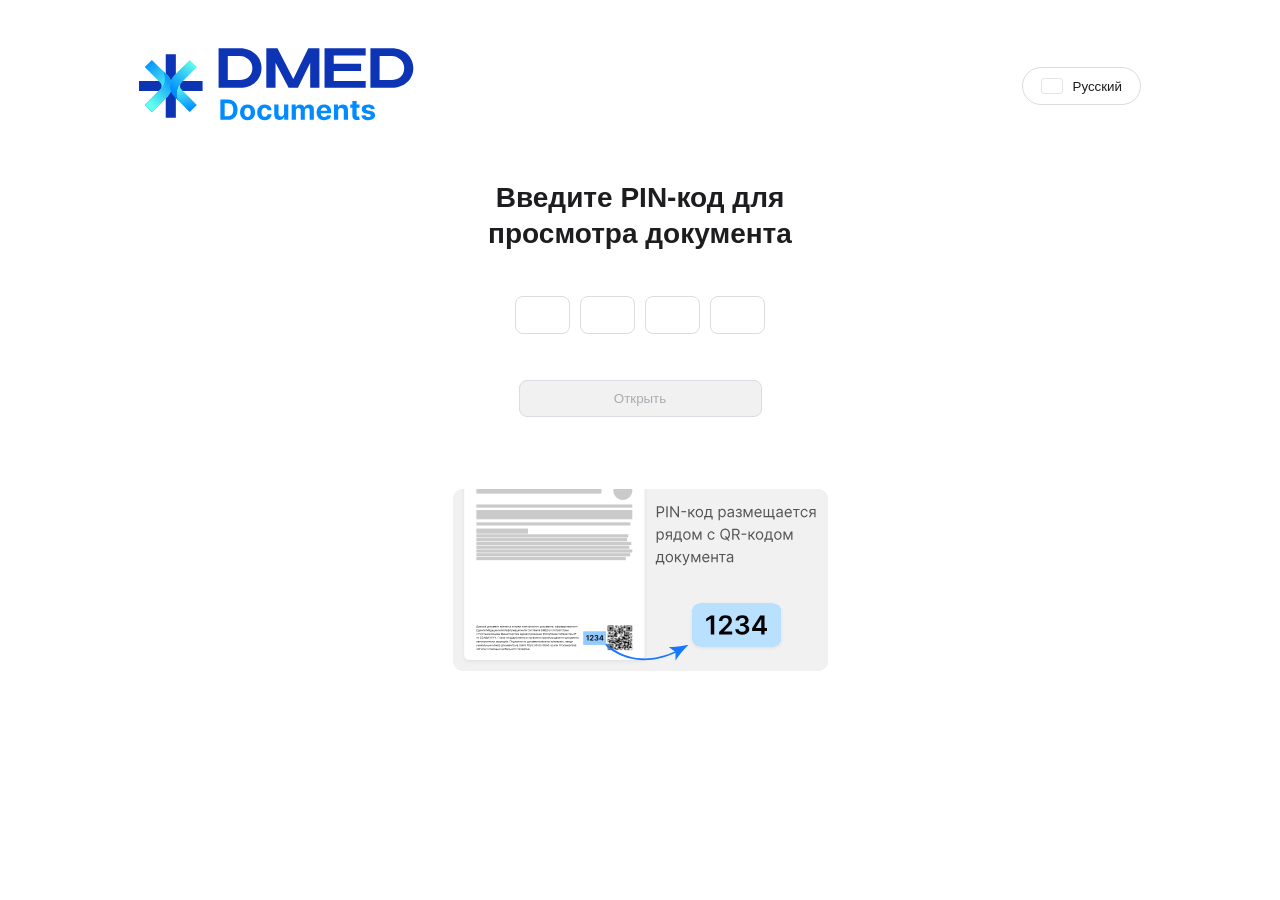
==== index.html @ 21e44c08 "first commit" ====
<!DOCTYPE html>
<html lang="ru">
<head>
<meta charset="UTF-8">
<meta name="viewport" content="width=device-width, initial-scale=1">
<title>S | Documents</title>
<link rel="icon" href="data:image/svg+xml,%3Csvg xmlns='http://www.w3.org/2000/svg' viewBox='0 0 64 64'%3E%3Crect width='64' height='64' rx='16' fill='%231537b8'/%3E%3Cpath d='M44 22c-2-5-7-8-13-8-7 0-12 3-12 8.500 0 11 25 5.500 25 17.500 0 5.500-5.500 9-13 9-6.500 0-11.500-3-13.500-8' fill='none' stroke='white' stroke-width='7' stroke-linecap='round'/%3E%3C/svg%3E">
<style>
  :root{
    --blue:#1537b8;
    --blue-2:#1f8bf2;
    --text:#1d1d1f;
    --muted:#6b6f76;
    --line:#d9dce1;
    --bg:#ffffff;
    --card:#f0f0f1;
  }
  *{box-sizing:border-box;margin:0;padding:0}
  html,body{height:100%}
  body{
    font-family:Inter,-apple-system,BlinkMacSystemFont,"Segoe UI",Roboto,Helvetica,Arial,sans-serif;
    color:var(--text);background:var(--bg);
    display:flex;flex-direction:column;min-height:100vh;
  }
  header{
    width:100%;max-width:1050px;margin:0 auto;
    padding:48px 24px 0;
    display:flex;align-items:center;justify-content:space-between;
  }
  .logo{display:flex;align-items:center;gap:12px;text-decoration:none}
  .logo svg{width:276px;height:76px;flex:none}

  .lang{position:relative}
  .lang button{
    display:flex;align-items:center;gap:10px;
    background:#fff;border:1px solid var(--line);border-radius:999px;
    padding:10px 18px;font:500 15px inherit;font-family:inherit;color:var(--text);cursor:pointer;
  }
  .lang button:hover{background:#f7f8fa}
  .flag{width:22px;height:16px;border-radius:3px;overflow:hidden;display:inline-block;border:1px solid #e3e5e8}
  .menu{
    position:absolute;right:0;top:calc(100% + 8px);min-width:160px;
    background:#fff;border:1px solid var(--line);border-radius:14px;padding:6px;
    box-shadow:0 10px 30px rgba(0,0,0,.08);display:none;z-index:5;
  }
  .menu.open{display:block}
  .menu div{display:flex;gap:10px;align-items:center;padding:10px 12px;border-radius:10px;cursor:pointer;font-size:15px}
  .menu div:hover{background:#f2f4f7}

  main{
    flex:1;display:flex;flex-direction:column;align-items:center;
    padding:56px 24px 48px;text-align:center;
  }
  h1{font-size:28px;line-height:1.28;font-weight:700;max-width:360px}
  .pin{display:flex;gap:10px;margin-top:44px}
  .pin input{
    width:55px;height:38px;text-align:center;font:600 18px inherit;font-family:inherit;
    border:1px solid var(--line);border-radius:8px;outline:none;background:#fff;color:var(--text);
    transition:border-color .15s, box-shadow .15s;
  }
  .pin input:focus{border-color:var(--blue-2);box-shadow:0 0 0 3px rgba(31,139,242,.18)}
  .pin.error input{border-color:#e5484d;animation:shake .35s}
  @keyframes shake{25%{transform:translateX(-5px)}75%{transform:translateX(5px)}}
  .err{height:20px;margin-top:12px;font-size:14px;color:#e5484d;visibility:hidden}
  .err.show{visibility:visible}
  .open-btn{
    width:243px;height:37px;margin-top:14px;border-radius:8px;border:1px solid var(--line);
    background:#f1f1f2;color:#a9acb2;font:500 15px inherit;font-family:inherit;cursor:not-allowed;
    transition:background .15s,color .15s;
  }
  .open-btn.active{background:var(--blue);border-color:var(--blue);color:#fff;cursor:pointer}
  .open-btn.active:hover{background:#102c97}

  .hint{
    margin-top:72px;display:flex;width:375px;max-width:100%;
    background:var(--card);border-radius:10px;overflow:hidden;text-align:left;
  }
  .doc{
    width:180px;flex:none;background:#fff;margin:0;padding:16px 14px 0 14px;
    border-radius:0;position:relative;height:182px;
    box-shadow:2px 0 0 #e4e5e8;
  }
  .doc i{display:block;height:5px;border-radius:3px;background:#cfd1d5;margin-bottom:5px}
  .doc i.dk{background:#aeb1b7;height:7px}
  .doc .foot{position:absolute;left:14px;right:8px;bottom:12px;display:flex;align-items:flex-end;gap:5px}
  .doc .lines{flex:1}
  .doc .lines i{height:3px;margin-bottom:3px}
  .doc .tag{background:#a9d2fb;border-radius:3px;font-size:7px;font-weight:700;padding:2px 3px}
  .doc .qr{
    width:26px;height:26px;background:
      conic-gradient(#222 25%,#fff 0 50%,#222 0 75%,#fff 0) 0 0/8px 8px;border:2px solid #222;
  }
  .side{flex:1;padding:16px 14px;font-size:14px;line-height:1.45;color:#555a62;position:relative}
  .big{
    position:absolute;left:12px;bottom:14px;background:#b9dcfb;color:#111;
    font-weight:700;font-size:22px;padding:8px 16px;border-radius:8px;
  }
  .arrow{position:absolute;left:-26px;bottom:6px;width:70px;height:30px}

  .viewer{display:none;width:100%;max-width:640px;margin-top:8px}
  .viewer.show{display:block}
  .viewer .sheet{
    background:#fff;border:1px solid var(--line);border-radius:14px;padding:32px;text-align:left;
    box-shadow:0 6px 24px rgba(0,0,0,.05)
  }
  .viewer h2{font-size:20px;margin-bottom:8px}
  .viewer p{color:var(--muted);font-size:15px;line-height:1.5}
  .back{margin-top:16px;background:none;border:none;color:var(--blue-2);font:500 15px inherit;font-family:inherit;cursor:pointer}

  footer{padding:20px;text-align:center;color:#9a9ea5;font-size:13px}

  @media (max-width:560px){
    header{padding:28px 16px 0}
    .logo svg{width:138px;height:38px}
    h1{font-size:24px}
    .hint{width:100%}
    .doc{width:46%}
  }
</style>
</head>
<body>

<header>
  <a class="logo" href="/" aria-label="S Documents">
    <svg viewBox="0 0 276 76" fill="none" xmlns="http://www.w3.org/2000/svg"><path fill-rule="evenodd" clip-rule="evenodd" d="M26.7417 69.7935V48.0652C26.7417 45.7503 27.2675 43.5552 28.2036 41.5899C26.2389 42.5259 24.0423 43.0509 21.7283 43.0509L0 43.0516V32.9474H21.7283C23.0991 32.9474 24.351 32.3808 25.2634 31.4691C26.1752 30.5575 26.7417 29.3048 26.7417 27.9341V6.20557H36.8461V27.9341C36.8453 30.248 36.3203 32.4439 35.3842 34.4085C37.3489 33.4724 39.5455 32.9474 41.8594 32.9474H63.5878V43.0516H41.8594C40.4887 43.0516 39.2353 43.6183 38.3236 44.5292C37.4126 45.441 36.8461 46.6943 36.8467 48.0659V69.7943L26.7417 69.7935Z" fill="#0D34B4"></path><path fill-rule="evenodd" clip-rule="evenodd" d="M12.8855 11.9448L28.2493 27.3086C31.1826 30.2419 32.6503 34.1142 32.6513 37.9863V38.0137C32.6503 41.8859 31.1826 45.7582 28.2493 48.6915L12.8855 64.0551L5.73877 56.9084L21.1026 41.5446C22.0794 40.5678 22.5706 39.2824 22.5737 38.0002C22.5706 36.7178 22.0794 35.4326 21.1026 34.4557L5.73877 19.092L12.8855 11.9448Z" fill="url(#paint0_linear_251_1615)"></path><path fill-rule="evenodd" clip-rule="evenodd" d="M25.827 30.9375C25.827 35.9056 23.3892 40.3046 19.6442 43.0025L19.5942 43.0525L5.73926 56.9088L12.8854 64.0549L26.7417 50.1999L28.2499 48.6917C29.8897 47.052 31.0711 45.1199 31.7942 43.0581C32.3657 41.4305 32.6513 39.7223 32.6513 38.0133V37.9865C32.6513 36.2776 32.3656 34.5694 31.7942 32.9417C31.0711 30.8799 29.8897 28.948 28.2499 27.3081L26.7411 25.7993L22.4705 21.5293C24.5418 24.0591 25.795 27.285 25.8262 30.8024C25.827 30.8472 25.827 30.8927 25.827 30.9372V30.9375Z" fill="url(#paint1_linear_251_1615)"></path><path fill-rule="evenodd" clip-rule="evenodd" d="M25.827 30.9375C25.827 35.9056 23.3892 40.3046 19.6442 43.0025L19.5942 43.0525L5.73926 56.9088L12.8854 64.0549L26.7417 50.1999L28.2499 48.6917C29.8897 47.052 31.0711 45.1199 31.7942 43.0581C32.3657 41.4305 32.6513 39.7223 32.6513 38.0133V37.9865C32.6513 36.2776 32.3656 34.5694 31.7942 32.9417C31.0711 30.8799 29.8897 28.948 28.2499 27.3081L26.7411 25.7993L22.4705 21.5293C24.5418 24.0591 25.795 27.285 25.8262 30.8024C25.827 30.8472 25.827 30.8927 25.827 30.9372V30.9375Z" fill="url(#paint2_linear_251_1615)"></path><path fill-rule="evenodd" clip-rule="evenodd" d="M39.3958 52.7494L50.7021 64.0555L57.8488 56.9085L42.485 41.5447C41.5082 40.5678 41.017 39.2826 41.0138 38.0003C41.017 36.718 41.5082 35.4327 42.485 34.4557L43.9422 32.9985C40.1981 35.6966 37.7611 40.0952 37.7611 45.0624C37.7611 45.1072 37.7611 45.1528 37.7617 45.1975C37.7931 48.715 39.0461 51.941 41.1174 54.4707L39.3958 52.7494Z" fill="url(#paint3_linear_251_1615)"></path><path fill-rule="evenodd" clip-rule="evenodd" d="M37.7612 45.0621C37.7612 40.0942 40.1988 35.695 43.9438 32.9971L43.9937 32.9471L57.8487 19.091L50.7026 11.9448L36.8463 25.7998L35.3382 27.308C33.6983 28.9478 32.5169 30.8797 31.7939 32.9417C31.2223 34.5693 30.9366 36.2775 30.9366 37.9863V38.0132C30.9366 39.722 31.2224 41.4304 31.7939 43.058C32.5169 45.1197 33.6983 47.0517 35.3382 48.6917L36.847 50.2005L41.1174 54.4703C39.0461 51.9407 37.7932 48.7146 37.7618 45.1972C37.7612 45.1524 37.7612 45.1068 37.7612 45.0621Z" fill="url(#paint4_linear_251_1615)"></path><path fill-rule="evenodd" clip-rule="evenodd" d="M231.412 0.128489L231.412 39.8714H252.766C264.872 39.8714 274.328 31.7937 274.328 20.0739C274.328 8.46516 264.872 0.128506 252.767 0.128489H231.412ZM240.607 32.0377V8.09731C240.607 8.09731 248.018 8.09731 252.767 8.09731C258.685 8.09731 265.218 12.9251 265.218 20.1178C265.218 28.6778 258.641 32.0377 252.767 32.0377C248.018 32.0377 240.607 32.0377 240.607 32.0377Z" fill="#0D34B4"></path><path d="M127.318 39.8713H136.527V14.6768L149.614 39.8713H158.965L171.192 14.6768V39.8713H180.393V0.128418H169.302L154.289 30.8965L138.458 0.128418H127.318V39.8713Z" fill="#0D34B4"></path><path d="M185.549 0.128489L226.68 0.128418V7.48947H194.744V15.7018H222.096V22.9733H194.744V32.8847H226.68V39.8714L185.549 39.8713V0.128489Z" fill="#0D34B4"></path><path fill-rule="evenodd" clip-rule="evenodd" d="M79.5878 0.128539V39.8713H100.942C113.048 39.8713 122.504 31.7937 122.504 20.0739C122.504 8.46521 113.048 0.128555 100.942 0.128539H79.5878ZM88.7825 32.0377V8.09736C88.7825 8.09736 96.1936 8.09736 100.942 8.09736C106.861 8.09736 113.394 12.9252 113.394 20.1178C113.394 28.6779 106.817 32.0377 100.942 32.0377C96.1936 32.0377 88.7825 32.0377 88.7825 32.0377Z" fill="#0D34B4"></path><path d="M88.5764 71.8713H81.3577V51.5077H88.6361C90.6844 51.5077 92.4476 51.9154 93.9258 52.7307C95.4041 53.5394 96.5409 54.7028 97.3363 56.2208C98.1384 57.7388 98.5395 59.555 98.5395 61.6696C98.5395 63.7908 98.1384 65.6138 97.3363 67.1384C96.5409 68.663 95.3974 69.833 93.906 70.6483C92.4211 71.4637 90.6446 71.8713 88.5764 71.8713ZM85.6631 68.1824H88.3974C89.6702 68.1824 90.7407 67.957 91.6091 67.5063C92.4841 67.0489 93.1403 66.3429 93.5778 65.3884C94.022 64.4272 94.244 63.1876 94.244 61.6696C94.244 60.1649 94.022 58.9353 93.5778 57.9807C93.1403 57.0262 92.4874 56.3235 91.619 55.8728C90.7506 55.422 89.6801 55.1966 88.4074 55.1966H85.6631V68.1824ZM108.55 72.1696C107.005 72.1696 105.67 71.8415 104.543 71.1853C103.422 70.5224 102.557 69.601 101.947 68.4211C101.338 67.2345 101.033 65.859 101.033 64.2946C101.033 62.717 101.338 61.3382 101.947 60.1583C102.557 58.9717 103.422 58.0503 104.543 57.3941C105.67 56.7312 107.005 56.3997 108.55 56.3997C110.094 56.3997 111.427 56.7312 112.547 57.3941C113.674 58.0503 114.542 58.9717 115.152 60.1583C115.762 61.3382 116.067 62.717 116.067 64.2946C116.067 65.859 115.762 67.2345 115.152 68.4211C114.542 69.601 113.674 70.5224 112.547 71.1853C111.427 71.8415 110.094 72.1696 108.55 72.1696ZM108.57 68.8884C109.272 68.8884 109.859 68.6895 110.33 68.2918C110.8 67.8874 111.155 67.3372 111.394 66.6412C111.639 65.9452 111.761 65.1531 111.761 64.2648C111.761 63.3765 111.639 62.5844 111.394 61.8884C111.155 61.1924 110.8 60.6422 110.33 60.2378C109.859 59.8335 109.272 59.6313 108.57 59.6313C107.86 59.6313 107.264 59.8335 106.78 60.2378C106.303 60.6422 105.941 61.1924 105.696 61.8884C105.457 62.5844 105.338 63.3765 105.338 64.2648C105.338 65.1531 105.457 65.9452 105.696 66.6412C105.941 67.3372 106.303 67.8874 106.78 68.2918C107.264 68.6895 107.86 68.8884 108.57 68.8884ZM125.722 72.1696C124.157 72.1696 122.812 71.8382 121.685 71.1753C120.564 70.5058 119.703 69.5778 119.099 68.3912C118.503 67.2047 118.205 65.8391 118.205 64.2946C118.205 62.7302 118.506 61.3581 119.109 60.1782C119.719 58.9916 120.584 58.0669 121.705 57.404C122.825 56.7345 124.157 56.3997 125.702 56.3997C127.034 56.3997 128.201 56.6417 129.202 57.1256C130.203 57.6095 130.995 58.289 131.578 59.164C132.162 60.039 132.483 61.0664 132.543 62.2463H128.546C128.433 61.484 128.135 60.8709 127.651 60.4068C127.173 59.9362 126.547 59.7009 125.771 59.7009C125.115 59.7009 124.542 59.8799 124.051 60.2378C123.567 60.5891 123.189 61.1029 122.918 61.779C122.646 62.4551 122.51 63.2738 122.51 64.235C122.51 65.2094 122.643 66.038 122.908 66.7208C123.18 67.4035 123.561 67.9239 124.051 68.2818C124.542 68.6398 125.115 68.8188 125.771 68.8188C126.255 68.8188 126.689 68.7193 127.074 68.5205C127.465 68.3216 127.787 68.0333 128.038 67.6554C128.297 67.271 128.466 66.8103 128.546 66.2733H132.543C132.476 67.44 132.158 68.4675 131.588 69.3557C131.025 70.2373 130.246 70.9267 129.251 71.4239C128.257 71.9211 127.081 72.1696 125.722 72.1696ZM145.049 65.3685V56.5986H149.285V71.8713H145.218V69.0972H145.059C144.714 69.9921 144.141 70.7113 143.338 71.2549C142.543 71.7984 141.572 72.0702 140.425 72.0702C139.404 72.0702 138.506 71.8382 137.731 71.3742C136.955 70.9102 136.348 70.2506 135.911 69.3955C135.48 68.5404 135.261 67.5162 135.255 66.323V56.5986H139.49V65.5674C139.497 66.4689 139.739 67.1815 140.216 67.7051C140.694 68.2288 141.333 68.4907 142.135 68.4907C142.646 68.4907 143.123 68.3747 143.567 68.1426C144.011 67.904 144.369 67.5527 144.641 67.0887C144.919 66.6247 145.055 66.0513 145.049 65.3685ZM152.673 71.8713V56.5986H156.71V59.2932H156.889C157.207 58.3983 157.737 57.6924 158.479 57.1753C159.222 56.6583 160.11 56.3997 161.144 56.3997C162.192 56.3997 163.083 56.6616 163.819 57.1853C164.555 57.7023 165.045 58.405 165.291 59.2932H165.45C165.761 58.4182 166.325 57.7189 167.14 57.1952C167.962 56.6649 168.933 56.3997 170.053 56.3997C171.479 56.3997 172.635 56.8538 173.523 57.762C174.418 58.6635 174.866 59.9428 174.866 61.6V71.8713H170.64V62.4353C170.64 61.5868 170.415 60.9504 169.964 60.5262C169.513 60.1019 168.95 59.8898 168.273 59.8898C167.505 59.8898 166.905 60.1351 166.474 60.6256C166.043 61.1095 165.827 61.7492 165.827 62.5446V71.8713H161.721V62.3458C161.721 61.5967 161.506 61.0001 161.075 60.556C160.65 60.1119 160.09 59.8898 159.394 59.8898C158.924 59.8898 158.499 60.0091 158.122 60.2478C157.75 60.4798 157.455 60.8079 157.237 61.2321C157.018 61.6497 156.908 62.1403 156.908 62.7037V71.8713H152.673ZM185.172 72.1696C183.601 72.1696 182.249 71.8515 181.115 71.2151C179.988 70.5721 179.12 69.664 178.51 68.4907C177.9 67.3107 177.595 65.9154 177.595 64.3046C177.595 62.7336 177.9 61.3548 178.51 60.1682C179.12 58.9817 179.978 58.0569 181.085 57.3941C182.199 56.7312 183.505 56.3997 185.003 56.3997C186.01 56.3997 186.948 56.5622 187.817 56.887C188.692 57.2051 189.454 57.6857 190.104 58.3287C190.76 58.9717 191.27 59.7804 191.635 60.7549C192 61.7227 192.182 62.8562 192.182 64.1554V65.3188H179.286V62.6938H188.195C188.195 62.0839 188.062 61.5437 187.797 61.073C187.532 60.6024 187.164 60.2345 186.693 59.9693C186.229 59.6976 185.689 59.5617 185.072 59.5617C184.43 59.5617 183.859 59.7108 183.362 60.0091C182.872 60.3008 182.487 60.6952 182.209 61.1924C181.93 61.6829 181.788 62.2298 181.781 62.833V65.3287C181.781 66.0844 181.921 66.7373 182.199 67.2875C182.484 67.8377 182.885 68.262 183.402 68.5603C183.919 68.8586 184.532 69.0077 185.242 69.0077C185.712 69.0077 186.143 68.9414 186.534 68.8088C186.925 68.6763 187.26 68.4774 187.538 68.2122C187.817 67.9471 188.029 67.6223 188.175 67.2378L192.092 67.4963C191.894 68.4376 191.486 69.2596 190.869 69.9622C190.26 70.6583 189.471 71.2018 188.503 71.5929C187.542 71.9774 186.431 72.1696 185.172 72.1696ZM199.182 63.0418V71.8713H194.946V56.5986H198.983V59.2932H199.162C199.5 58.405 200.067 57.7023 200.862 57.1853C201.658 56.6616 202.622 56.3997 203.756 56.3997C204.816 56.3997 205.741 56.6318 206.53 57.0958C207.319 57.5598 207.932 58.2227 208.369 59.0844C208.807 59.9395 209.026 60.9604 209.026 62.1469V71.8713H204.79V62.9026C204.796 61.9679 204.558 61.2388 204.074 60.7151C203.59 60.1848 202.924 59.9196 202.075 59.9196C201.505 59.9196 201.001 60.0423 200.564 60.2875C200.133 60.5328 199.795 60.8908 199.55 61.3614C199.311 61.8254 199.189 62.3855 199.182 63.0418ZM220.488 56.5986V59.7804H211.29V56.5986H220.488ZM213.378 52.9395H217.614V67.1782C217.614 67.5693 217.674 67.8742 217.793 68.0929C217.912 68.305 218.078 68.4542 218.29 68.5404C218.509 68.6265 218.761 68.6696 219.046 68.6696C219.245 68.6696 219.444 68.6531 219.642 68.6199C219.841 68.5801 219.994 68.5503 220.1 68.5304L220.766 71.6824C220.554 71.7487 220.256 71.8249 219.871 71.9111C219.487 72.0039 219.019 72.0603 218.469 72.0801C217.448 72.1199 216.553 71.984 215.785 71.6725C215.022 71.3609 214.429 70.877 214.005 70.2208C213.58 69.5645 213.372 68.7359 213.378 67.735V52.9395ZM235.763 60.9537L231.885 61.1924C231.819 60.8609 231.676 60.5626 231.457 60.2975C231.239 60.0257 230.95 59.8103 230.592 59.6512C230.241 59.4854 229.82 59.4026 229.33 59.4026C228.673 59.4026 228.12 59.5418 227.669 59.8202C227.218 60.092 226.993 60.4566 226.993 60.914C226.993 61.2785 227.139 61.5868 227.43 61.8387C227.722 62.0906 228.223 62.2927 228.932 62.4452L231.696 63.002C233.181 63.3069 234.288 63.7975 235.017 64.4736C235.746 65.1497 236.111 66.038 236.111 67.1384C236.111 68.1393 235.816 69.0176 235.226 69.7733C234.643 70.529 233.84 71.119 232.82 71.5432C231.805 71.9608 230.635 72.1696 229.31 72.1696C227.288 72.1696 225.677 71.7487 224.477 70.9068C223.284 70.0584 222.585 68.905 222.379 67.4466L226.546 67.2279C226.671 67.8443 226.976 68.315 227.46 68.6398C227.944 68.958 228.564 69.1171 229.32 69.1171C230.062 69.1171 230.659 68.9746 231.109 68.6895C231.567 68.3979 231.799 68.0233 231.805 67.5659C231.799 67.1815 231.636 66.8666 231.318 66.6213C231 66.3694 230.51 66.1772 229.847 66.0446L227.202 65.5176C225.71 65.2193 224.6 64.7023 223.871 63.9665C223.148 63.2307 222.787 62.2927 222.787 61.1526C222.787 60.1715 223.052 59.3264 223.582 58.6171C224.119 57.9078 224.872 57.3609 225.84 56.9765C226.814 56.592 227.954 56.3997 229.26 56.3997C231.189 56.3997 232.707 56.8074 233.814 57.6228C234.928 58.4381 235.577 59.5484 235.763 60.9537Z" fill="#008BFF"></path><defs><linearGradient id="paint0_linear_251_1615" x1="1.07015" y1="18.7944" x2="26.7239" y2="47.2765" gradientUnits="userSpaceOnUse"><stop stop-color="#008BFF"></stop><stop offset="1" stop-color="#5FFFEC"></stop></linearGradient><linearGradient id="paint1_linear_251_1615" x1="5.16892" y1="49.4433" x2="28.4263" y2="23.7746" gradientUnits="userSpaceOnUse"><stop stop-color="#008BFF"></stop><stop offset="1" stop-color="#5FFFEC"></stop></linearGradient><linearGradient id="paint2_linear_251_1615" x1="5.16892" y1="49.4433" x2="28.4263" y2="23.7746" gradientUnits="userSpaceOnUse"><stop stop-color="#5FFFEC"></stop><stop offset="1" stop-color="#008BFF"></stop></linearGradient><linearGradient id="paint3_linear_251_1615" x1="39.743" y1="36.8642" x2="46.8513" y2="63.2931" gradientUnits="userSpaceOnUse"><stop stop-color="#5FFFEC"></stop><stop offset="1" stop-color="#008BFF"></stop></linearGradient><linearGradient id="paint4_linear_251_1615" x1="30.3663" y1="39.8588" x2="53.6236" y2="14.19" gradientUnits="userSpaceOnUse"><stop stop-color="#008BFF"></stop><stop offset="1" stop-color="#5FFFEC"></stop></linearGradient></defs></svg>
  </a>

  <div class="lang">
    <button id="langBtn" type="button" aria-haspopup="true">
      <span class="flag" id="langFlag"></span><span id="langName">Русский</span>
    </button>
    <div class="menu" id="langMenu">
      <div data-l="ru"><span class="flag" data-f="ru"></span>Русский</div>
      <div data-l="uz"><span class="flag" data-f="uz"></span>O‘zbekcha</div>
      <div data-l="en"><span class="flag" data-f="en"></span>English</div>
    </div>
  </div>
</header>

<main>
  <section id="enter" style="display:flex;flex-direction:column;align-items:center;width:100%">
    <h1 id="title">Введите PIN-код для просмотра документа</h1>

    <form id="form" autocomplete="off" style="display:flex;flex-direction:column;align-items:center">
      <div class="pin" id="pin">
        <input inputmode="numeric" maxlength="1" aria-label="1">
        <input inputmode="numeric" maxlength="1" aria-label="2">
        <input inputmode="numeric" maxlength="1" aria-label="3">
        <input inputmode="numeric" maxlength="1" aria-label="4">
      </div>
      <div class="err" id="err">Неверный PIN-код</div>
      <button class="open-btn" id="open" type="submit" disabled>Открыть</button>
    </form>

    <div class="hint"><svg xmlns="http://www.w3.org/2000/svg" xmlns:xlink="http://www.w3.org/1999/xlink" viewBox="0 0 400 194" fill="none"><g clip-path="url(#clip0_437_968)"><rect width="400" height="194" rx="8" fill="#F1F1F1"></rect><g filter="url(#filter0_ddd_437_968)"><rect x="12" y="-15" width="192" height="197" rx="4.83436" fill="white"></rect><rect width="133.383" height="6.78217" transform="translate(24.9185 -1.83984)" fill="#CACACA"></rect><path d="M171.058 1.55149C171.058 -4.02245 175.577 -8.54102 181.151 -8.54102C186.725 -8.54102 191.243 -4.02245 191.243 1.55149C191.243 7.12543 186.725 11.644 181.151 11.644C175.577 11.644 171.058 7.12543 171.058 1.55149Z" fill="#CACACA"></path><rect width="166.325" height="3.39108" transform="translate(24.9185 16.4883)" fill="#CACACA"></rect><rect width="166.325" height="9.85029" transform="translate(24.9185 22.4629)" fill="#CACACA"></rect><rect width="164.387" height="3.39108" transform="translate(24.9185 35.543)" fill="#CACACA"></rect><rect width="55.0647" height="5.49032" transform="translate(24.9185 42.1641)" fill="#CACACA"></rect><rect width="161.965" height="3.39108" transform="translate(24.9185 48.3003)" fill="#CACACA"></rect><rect width="160.834" height="3.39108" transform="translate(24.9185 52.3374)" fill="#CACACA"></rect><rect width="165.194" height="3.39108" transform="translate(24.9185 56.3745)" fill="#CACACA"></rect><rect width="163.095" height="3.39108" transform="translate(24.9185 60.4116)" fill="#CACACA"></rect><rect width="166.325" height="3.39108" transform="translate(24.9185 64.4482)" fill="#CACACA"></rect><rect width="164.064" height="3.39108" transform="translate(24.9185 68.4854)" fill="#CACACA"></rect><rect width="159.381" height="3.39108" transform="translate(24.9185 72.5225)" fill="#CACACA"></rect><rect x="138.902" y="151.785" width="24.1718" height="14.5031" fill="#91CAFF"></rect><path d="M24.9885 148.118V147.42H25.1172C25.1614 147.379 25.203 147.323 25.242 147.249C25.2816 147.175 25.3151 147.076 25.3424 146.953C25.3703 146.829 25.3889 146.671 25.398 146.48L25.4409 145.638H26.6263V147.42H26.8563V148.114H26.6263V147.634H25.2186V148.118H24.9885ZM25.4058 147.42H26.3962V145.852H25.6592L25.628 146.48C25.6202 146.626 25.6066 146.757 25.5871 146.876C25.5676 146.993 25.5426 147.098 25.512 147.189C25.4815 147.279 25.4461 147.356 25.4058 147.42Z" fill="black"></path><path d="M27.6311 147.669C27.5362 147.669 27.4501 147.651 27.3728 147.616C27.2954 147.579 27.234 147.527 27.1885 147.459C27.143 147.39 27.1203 147.307 27.1203 147.209C27.1203 147.123 27.1372 147.054 27.171 147.001C27.2048 146.947 27.2499 146.904 27.3065 146.874C27.363 146.843 27.4254 146.821 27.4936 146.806C27.5625 146.79 27.6317 146.778 27.7013 146.769C27.7923 146.757 27.866 146.748 27.9226 146.742C27.9798 146.736 28.0213 146.725 28.0473 146.71C28.074 146.695 28.0873 146.669 28.0873 146.632V146.624C28.0873 146.528 28.061 146.453 28.0084 146.4C27.9564 146.347 27.8774 146.32 27.7715 146.32C27.6616 146.32 27.5755 146.344 27.5131 146.392C27.4507 146.44 27.4069 146.492 27.3815 146.546L27.1632 146.468C27.2022 146.377 27.2541 146.306 27.3191 146.256C27.3848 146.204 27.4563 146.169 27.5336 146.149C27.6116 146.128 27.6883 146.117 27.7637 146.117C27.8118 146.117 27.867 146.123 27.9294 146.135C27.9924 146.146 28.0532 146.169 28.1117 146.204C28.1708 146.239 28.2199 146.292 28.2589 146.363C28.2979 146.434 28.3174 146.529 28.3174 146.648V147.634H28.0873V147.431H28.0756C28.06 147.464 28.034 147.499 27.9976 147.536C27.9612 147.573 27.9128 147.604 27.8524 147.63C27.7919 147.656 27.7182 147.669 27.6311 147.669ZM27.6662 147.463C27.7572 147.463 27.8339 147.445 27.8962 147.409C27.9593 147.373 28.0067 147.327 28.0386 147.271C28.0711 147.214 28.0873 147.155 28.0873 147.092V146.882C28.0776 146.893 28.0561 146.904 28.023 146.914C27.9905 146.923 27.9528 146.931 27.9099 146.938C27.8676 146.945 27.8264 146.95 27.7861 146.956C27.7464 146.96 27.7143 146.964 27.6896 146.967C27.6298 146.975 27.5739 146.988 27.5219 147.005C27.4706 147.022 27.429 147.048 27.3971 147.082C27.3659 147.116 27.3503 147.162 27.3503 147.221C27.3503 147.301 27.3799 147.361 27.439 147.402C27.4988 147.442 27.5745 147.463 27.6662 147.463Z" fill="black"></path><path d="M29.7394 146.78V146.995H28.9128V146.78H29.7394ZM28.9674 146.137V147.634H28.7373V146.137H28.9674ZM29.9149 146.137V147.634H29.6848V146.137H29.9149Z" fill="black"></path><path d="M31.3372 146.78V146.995H30.5105V146.78H31.3372ZM30.5651 146.137V147.634H30.3351V146.137H30.5651ZM31.5127 146.137V147.634H31.2826V146.137H31.5127Z" fill="black"></path><path d="M32.1317 146.679H32.5606C32.7361 146.679 32.8703 146.723 32.9632 146.812C33.0562 146.901 33.1026 147.014 33.1026 147.151C33.1026 147.24 33.0818 147.322 33.0403 147.395C32.9987 147.468 32.9376 147.526 32.857 147.57C32.7764 147.613 32.6776 147.634 32.5606 147.634H31.9328V146.137H32.1629V147.42H32.5606C32.6516 147.42 32.7264 147.396 32.7848 147.348C32.8433 147.299 32.8726 147.238 32.8726 147.162C32.8726 147.083 32.8433 147.018 32.7848 146.968C32.7264 146.918 32.6516 146.893 32.5606 146.893H32.1317V146.679ZM33.3405 147.634V146.137H33.5706V147.634H33.3405Z" fill="black"></path><path d="M34.2218 147.295L34.9432 146.137H35.2083V147.634H34.9782V146.476L34.2608 147.634H33.9917V146.137H34.2218V147.295ZM34.7911 145.638H35.0055C35.0055 145.743 34.9691 145.829 34.8964 145.896C34.8236 145.963 34.7248 145.996 34.6 145.996C34.4772 145.996 34.3794 145.963 34.3066 145.896C34.2344 145.829 34.1984 145.743 34.1984 145.638H34.4128C34.4128 145.688 34.4268 145.733 34.4548 145.771C34.4833 145.81 34.5318 145.829 34.6 145.829C34.6682 145.829 34.717 145.81 34.7462 145.771C34.7761 145.733 34.7911 145.688 34.7911 145.638Z" fill="black"></path><path d="M36.2419 148.063V147.42H36.3667C36.3972 147.388 36.4235 147.353 36.4456 147.316C36.4677 147.279 36.4869 147.235 36.5031 147.185C36.52 147.133 36.5343 147.071 36.546 146.998C36.5577 146.924 36.5681 146.834 36.5772 146.73L36.6279 146.137H37.5794V147.42H37.8094V148.063H37.5794V147.634H36.472V148.063H36.2419ZM36.6279 147.42H37.3493V146.351H36.8424L36.8034 146.73C36.7871 146.886 36.767 147.023 36.743 147.14C36.7189 147.257 36.6806 147.35 36.6279 147.42Z" fill="black"></path><path d="M38.7231 147.665C38.5879 147.665 38.4693 147.633 38.3673 147.569C38.2659 147.505 38.1866 147.415 38.1294 147.299C38.0729 147.183 38.0446 147.048 38.0446 146.893C38.0446 146.737 38.0729 146.601 38.1294 146.485C38.1866 146.369 38.2659 146.278 38.3673 146.214C38.4693 146.149 38.5879 146.117 38.7231 146.117C38.8583 146.117 38.9766 146.149 39.078 146.214C39.18 146.278 39.2593 146.369 39.3158 146.485C39.373 146.601 39.4016 146.737 39.4016 146.893C39.4016 147.048 39.373 147.183 39.3158 147.299C39.2593 147.415 39.18 147.505 39.078 147.569C38.9766 147.633 38.8583 147.665 38.7231 147.665ZM38.7231 147.459C38.8258 147.459 38.9103 147.432 38.9766 147.38C39.0429 147.327 39.0919 147.258 39.1238 147.172C39.1556 147.086 39.1715 146.993 39.1715 146.893C39.1715 146.793 39.1556 146.7 39.1238 146.614C39.0919 146.527 39.0429 146.457 38.9766 146.404C38.9103 146.351 38.8258 146.324 38.7231 146.324C38.6204 146.324 38.5359 146.351 38.4697 146.404C38.4034 146.457 38.3543 146.527 38.3224 146.614C38.2906 146.7 38.2747 146.793 38.2747 146.893C38.2747 146.993 38.2906 147.086 38.3224 147.172C38.3543 147.258 38.4034 147.327 38.4697 147.38C38.5359 147.432 38.6204 147.459 38.7231 147.459Z" fill="black"></path><path d="M39.7528 147.634V146.137H39.9829V146.788H40.1349L40.673 146.137H40.9694L40.365 146.858L40.9772 147.634H40.6808L40.1895 147.002H39.9829V147.634H39.7528Z" fill="black"></path><path d="M41.3754 148.196C41.3364 148.196 41.3017 148.192 41.2711 148.186C41.2406 148.18 41.2194 148.174 41.2077 148.168L41.2662 147.966C41.3221 147.98 41.3715 147.985 41.4144 147.981C41.4573 147.977 41.4953 147.958 41.5285 147.924C41.5623 147.89 41.5931 147.835 41.6211 147.759L41.664 147.642L41.1103 146.137H41.3598L41.7732 147.33H41.7888L42.2021 146.137H42.4516L41.816 147.853C41.7875 147.93 41.752 147.994 41.7098 148.045C41.6675 148.096 41.6185 148.134 41.5626 148.159C41.5073 148.183 41.445 148.196 41.3754 148.196Z" fill="black"></path><path d="M43.5742 147.322L44.0967 146.137H44.3151L43.6678 147.634H43.4806L42.845 146.137H43.0595L43.5742 147.322ZM42.9854 146.137V147.634H42.7553V146.137H42.9854ZM44.163 147.634V146.137H44.393V147.634H44.163Z" fill="black"></path><path d="M45.442 147.665C45.2977 147.665 45.1733 147.634 45.0686 147.57C44.9646 147.505 44.8844 147.416 44.8278 147.301C44.7719 147.185 44.744 147.051 44.744 146.897C44.744 146.744 44.7719 146.609 44.8278 146.492C44.8844 146.374 44.963 146.282 45.0637 146.217C45.1651 146.15 45.2834 146.117 45.4186 146.117C45.4966 146.117 45.5736 146.13 45.6496 146.156C45.7257 146.182 45.7949 146.225 45.8573 146.283C45.9197 146.341 45.9694 146.418 46.0064 146.513C46.0435 146.609 46.062 146.726 46.062 146.866V146.963H44.9078V146.765H45.828C45.828 146.68 45.8111 146.605 45.7773 146.538C45.7442 146.472 45.6967 146.42 45.635 146.382C45.5739 146.343 45.5018 146.324 45.4186 146.324C45.327 146.324 45.2477 146.347 45.1807 146.392C45.1144 146.437 45.0634 146.496 45.0277 146.568C44.9919 146.64 44.9741 146.717 44.9741 146.8V146.932C44.9741 147.045 44.9936 147.141 45.0325 147.22C45.0722 147.298 45.1271 147.357 45.1973 147.398C45.2675 147.439 45.349 147.459 45.442 147.459C45.5024 147.459 45.557 147.45 45.6058 147.433C45.6551 147.416 45.6977 147.39 45.7335 147.355C45.7692 147.32 45.7968 147.277 45.8163 147.225L46.0386 147.287C46.0152 147.363 45.9759 147.429 45.9206 147.486C45.8654 147.543 45.7972 147.587 45.7159 147.619C45.6347 147.65 45.5434 147.665 45.442 147.665Z" fill="black"></path><path d="M47.4141 146.78V146.995H46.5874V146.78H47.4141ZM46.642 146.137V147.634H46.412V146.137H46.642ZM47.5896 146.137V147.634H47.3595V146.137H47.5896Z" fill="black"></path><path d="M47.806 146.351V146.137H49.0226V146.351H48.5313V147.634H48.3012V146.351H47.806Z" fill="black"></path><path d="M51.031 147.634V146.347H50.6333C50.5436 146.347 50.4731 146.368 50.4217 146.41C50.3704 146.451 50.3447 146.509 50.3447 146.581C50.3447 146.653 50.3678 146.709 50.4139 146.75C50.4607 146.791 50.5247 146.811 50.606 146.811H51.0895V147.026H50.606C50.5046 147.026 50.4172 147.008 50.3437 146.972C50.2703 146.937 50.2138 146.885 50.1741 146.819C50.1345 146.752 50.1147 146.673 50.1147 146.581C50.1147 146.489 50.1355 146.41 50.177 146.343C50.2186 146.277 50.2781 146.226 50.3554 146.19C50.4334 146.155 50.526 146.137 50.6333 146.137H51.2494V147.634H51.031ZM50.0328 147.634L50.4578 146.889H50.7074L50.2823 147.634H50.0328Z" fill="black"></path><path d="M51.6717 147.634V146.137H52.2839C52.4451 146.137 52.5731 146.173 52.668 146.246C52.7629 146.319 52.8103 146.415 52.8103 146.535C52.8103 146.626 52.7834 146.696 52.7294 146.746C52.6755 146.795 52.6063 146.829 52.5218 146.847C52.577 146.854 52.6306 146.874 52.6826 146.905C52.7353 146.936 52.7788 146.979 52.8133 147.034C52.8477 147.088 52.8649 147.154 52.8649 147.233C52.8649 147.309 52.8454 147.378 52.8064 147.438C52.7675 147.499 52.7116 147.546 52.6388 147.582C52.566 147.617 52.4789 147.634 52.3775 147.634H51.6717ZM51.8901 147.424H52.3775C52.4568 147.424 52.5189 147.405 52.5637 147.367C52.6086 147.329 52.631 147.278 52.631 147.213C52.631 147.136 52.6086 147.075 52.5637 147.031C52.5189 146.986 52.4568 146.963 52.3775 146.963H51.8901V147.424ZM51.8901 146.765H52.2839C52.3457 146.765 52.3986 146.756 52.4428 146.739C52.487 146.722 52.5208 146.697 52.5442 146.665C52.5683 146.633 52.5803 146.594 52.5803 146.55C52.5803 146.487 52.554 146.438 52.5013 146.402C52.4487 146.366 52.3762 146.347 52.2839 146.347H51.8901V146.765Z" fill="black"></path><path d="M53.0806 147.634V147.42H53.1352C53.1801 147.42 53.2174 147.411 53.2473 147.393C53.2772 147.375 53.3013 147.344 53.3195 147.299C53.3383 147.253 53.3526 147.19 53.3624 147.11C53.3727 147.028 53.3802 146.925 53.3848 146.8L53.4121 146.137H54.4103V147.634H54.1802V146.351H53.6304L53.607 146.885C53.6018 147.008 53.5908 147.117 53.5739 147.21C53.5576 147.303 53.5326 147.381 53.4988 147.444C53.4657 147.507 53.4215 147.555 53.3663 147.586C53.311 147.618 53.2418 147.634 53.1586 147.634H53.0806Z" fill="black"></path><path d="M55.7332 147.634V146.347H55.3354C55.2458 146.347 55.1752 146.368 55.1239 146.41C55.0726 146.451 55.0469 146.509 55.0469 146.581C55.0469 146.653 55.07 146.709 55.1161 146.75C55.1629 146.791 55.2269 146.811 55.3081 146.811H55.7917V147.026H55.3081C55.2068 147.026 55.1193 147.008 55.0459 146.972C54.9725 146.937 54.9159 146.885 54.8763 146.819C54.8366 146.752 54.8168 146.673 54.8168 146.581C54.8168 146.489 54.8376 146.41 54.8792 146.343C54.9208 146.277 54.9803 146.226 55.0576 146.19C55.1356 146.155 55.2282 146.137 55.3354 146.137H55.9515V147.634H55.7332ZM54.7349 147.634L55.16 146.889H55.4095L54.9845 147.634H54.7349Z" fill="black"></path><path d="M57.0017 147.665C56.8574 147.665 56.733 147.634 56.6283 147.57C56.5243 147.505 56.4441 147.416 56.3875 147.301C56.3316 147.185 56.3037 147.051 56.3037 146.897C56.3037 146.744 56.3316 146.609 56.3875 146.492C56.4441 146.374 56.5227 146.282 56.6235 146.217C56.7248 146.15 56.8431 146.117 56.9783 146.117C57.0563 146.117 57.1333 146.13 57.2093 146.156C57.2854 146.182 57.3546 146.225 57.417 146.283C57.4794 146.341 57.5291 146.418 57.5661 146.513C57.6032 146.609 57.6217 146.726 57.6217 146.866V146.963H56.4675V146.765H57.3877C57.3877 146.68 57.3708 146.605 57.337 146.538C57.3039 146.472 57.2564 146.42 57.1947 146.382C57.1336 146.343 57.0615 146.324 56.9783 146.324C56.8867 146.324 56.8074 146.347 56.7404 146.392C56.6741 146.437 56.6231 146.496 56.5874 146.568C56.5516 146.64 56.5338 146.717 56.5338 146.8V146.932C56.5338 147.045 56.5533 147.141 56.5923 147.22C56.6319 147.298 56.6868 147.357 56.757 147.398C56.8272 147.439 56.9088 147.459 57.0017 147.459C57.0621 147.459 57.1167 147.45 57.1655 147.433C57.2149 147.416 57.2574 147.39 57.2932 147.355C57.3289 147.32 57.3565 147.277 57.376 147.225L57.5983 147.287C57.5749 147.363 57.5356 147.429 57.4803 147.486C57.4251 147.543 57.3569 147.587 57.2756 147.619C57.1944 147.65 57.1031 147.665 57.0017 147.665Z" fill="black"></path><path d="M57.8323 146.351V146.137H59.0489V146.351H58.5575V147.634H58.3275V146.351H57.8323Z" fill="black"></path><path d="M59.915 147.665C59.7746 147.665 59.6538 147.632 59.5524 147.566C59.451 147.5 59.373 147.408 59.3184 147.292C59.2638 147.176 59.2365 147.043 59.2365 146.893C59.2365 146.741 59.2645 146.607 59.3204 146.491C59.3769 146.374 59.4555 146.282 59.5563 146.217C59.6577 146.15 59.7759 146.117 59.9111 146.117C60.0164 146.117 60.1113 146.137 60.1958 146.176C60.2803 146.215 60.3495 146.269 60.4034 146.34C60.4574 146.41 60.4908 146.492 60.5038 146.585H60.2738C60.2562 146.517 60.2172 146.457 60.1568 146.404C60.097 146.351 60.0164 146.324 59.915 146.324C59.8253 146.324 59.7467 146.347 59.6791 146.394C59.6122 146.44 59.5598 146.506 59.5222 146.59C59.4851 146.674 59.4666 146.772 59.4666 146.885C59.4666 147.001 59.4848 147.102 59.5212 147.188C59.5582 147.273 59.6102 147.34 59.6772 147.388C59.7447 147.435 59.824 147.459 59.915 147.459C59.9748 147.459 60.0291 147.448 60.0778 147.428C60.1266 147.407 60.1678 147.377 60.2016 147.338C60.2354 147.299 60.2595 147.252 60.2738 147.197H60.5038C60.4908 147.286 60.4587 147.365 60.4073 147.436C60.3566 147.506 60.2894 147.562 60.2055 147.604C60.1223 147.645 60.0255 147.665 59.915 147.665Z" fill="black"></path><path d="M61.7409 147.634V146.347H61.3432C61.2535 146.347 61.183 146.368 61.1316 146.41C61.0803 146.451 61.0546 146.509 61.0546 146.581C61.0546 146.653 61.0777 146.709 61.1238 146.75C61.1706 146.791 61.2346 146.811 61.3159 146.811H61.7994V147.026H61.3159C61.2145 147.026 61.1271 147.008 61.0536 146.972C60.9802 146.937 60.9237 146.885 60.884 146.819C60.8444 146.752 60.8245 146.673 60.8245 146.581C60.8245 146.489 60.8453 146.41 60.8869 146.343C60.9285 146.277 60.988 146.226 61.0653 146.19C61.1433 146.155 61.2359 146.137 61.3432 146.137H61.9593V147.634H61.7409ZM60.7427 147.634L61.1677 146.889H61.4172L60.9922 147.634H60.7427Z" fill="black"></path><path d="M63.1537 147.634V146.137H63.3838V146.788H63.5358L64.0739 146.137H64.3703L63.7659 146.858L64.3781 147.634H64.0817L63.5904 147.002H63.3838V147.634H63.1537Z" fill="black"></path><path d="M65.1748 147.665C65.0396 147.665 64.921 147.633 64.819 147.569C64.7176 147.505 64.6383 147.415 64.5811 147.299C64.5246 147.183 64.4963 147.048 64.4963 146.893C64.4963 146.737 64.5246 146.601 64.5811 146.485C64.6383 146.369 64.7176 146.278 64.819 146.214C64.921 146.149 65.0396 146.117 65.1748 146.117C65.31 146.117 65.4282 146.149 65.5296 146.214C65.6317 146.278 65.7109 146.369 65.7675 146.485C65.8247 146.601 65.8533 146.737 65.8533 146.893C65.8533 147.048 65.8247 147.183 65.7675 147.299C65.7109 147.415 65.6317 147.505 65.5296 147.569C65.4282 147.633 65.31 147.665 65.1748 147.665ZM65.1748 147.459C65.2775 147.459 65.362 147.432 65.4282 147.38C65.4945 147.327 65.5436 147.258 65.5754 147.172C65.6073 147.086 65.6232 146.993 65.6232 146.893C65.6232 146.793 65.6073 146.7 65.5754 146.614C65.5436 146.527 65.4945 146.457 65.4282 146.404C65.362 146.351 65.2775 146.324 65.1748 146.324C65.0721 146.324 64.9876 146.351 64.9213 146.404C64.855 146.457 64.806 146.527 64.7741 146.614C64.7423 146.7 64.7264 146.793 64.7264 146.893C64.7264 146.993 64.7423 147.086 64.7741 147.172C64.806 147.258 64.855 147.327 64.9213 147.38C64.9876 147.432 65.0721 147.459 65.1748 147.459Z" fill="black"></path><path d="M66.2045 147.634V146.137H67.3821V147.634H67.152V146.351H66.4345V147.634H66.2045Z" fill="black"></path><path d="M68.0323 147.295L68.7537 146.137H69.0188V147.634H68.7888V146.476L68.0713 147.634H67.8022V146.137H68.0323V147.295Z" fill="black"></path><path d="M70.068 147.665C69.9237 147.665 69.7993 147.634 69.6947 147.57C69.5907 147.505 69.5104 147.416 69.4539 147.301C69.398 147.185 69.37 147.051 69.37 146.897C69.37 146.744 69.398 146.609 69.4539 146.492C69.5104 146.374 69.589 146.282 69.6898 146.217C69.7912 146.15 69.9094 146.117 70.0446 146.117C70.1226 146.117 70.1996 146.13 70.2757 146.156C70.3517 146.182 70.4209 146.225 70.4833 146.283C70.5457 146.341 70.5954 146.418 70.6325 146.513C70.6695 146.609 70.688 146.726 70.688 146.866V146.963H69.5338V146.765H70.4541C70.4541 146.68 70.4372 146.605 70.4034 146.538C70.3702 146.472 70.3228 146.42 70.261 146.382C70.1999 146.343 70.1278 146.324 70.0446 146.324C69.953 146.324 69.8737 146.347 69.8068 146.392C69.7405 146.437 69.6895 146.496 69.6537 146.568C69.618 146.64 69.6001 146.717 69.6001 146.8V146.932C69.6001 147.045 69.6196 147.141 69.6586 147.22C69.6982 147.298 69.7531 147.357 69.8233 147.398C69.8935 147.439 69.9751 147.459 70.068 147.459C70.1285 147.459 70.1831 147.45 70.2318 147.433C70.2812 147.416 70.3238 147.39 70.3595 147.355C70.3952 147.32 70.4229 147.277 70.4424 147.225L70.6646 147.287C70.6412 147.363 70.6019 147.429 70.5467 147.486C70.4914 147.543 70.4232 147.587 70.342 147.619C70.2607 147.65 70.1694 147.665 70.068 147.665Z" fill="black"></path><path d="M71.2681 147.295L71.9894 146.137H72.2546V147.634H72.0245V146.476L71.307 147.634H71.038V146.137H71.2681V147.295ZM71.8374 145.638H72.0518C72.0518 145.743 72.0154 145.829 71.9426 145.896C71.8699 145.963 71.7711 145.996 71.6463 145.996C71.5235 145.996 71.4257 145.963 71.3529 145.896C71.2807 145.829 71.2447 145.743 71.2447 145.638H71.4591C71.4591 145.688 71.4731 145.733 71.501 145.771C71.5296 145.81 71.5781 145.829 71.6463 145.829C71.7145 145.829 71.7633 145.81 71.7925 145.771C71.8224 145.733 71.8374 145.688 71.8374 145.638Z" fill="black"></path><path d="M73.9433 146.332C73.8913 146.332 73.839 146.346 73.7863 146.372C73.7343 146.398 73.6908 146.432 73.6557 146.475C73.6212 146.517 73.604 146.564 73.604 146.616H73.3779C73.3779 146.551 73.3935 146.489 73.4247 146.429C73.4558 146.369 73.4978 146.316 73.5504 146.269C73.6037 146.223 73.6641 146.186 73.7317 146.158C73.8 146.131 73.8705 146.117 73.9433 146.117C74.0797 146.117 74.1954 146.152 74.2903 146.221C74.3858 146.29 74.4583 146.381 74.5077 146.494C74.5577 146.607 74.5828 146.73 74.5828 146.862V146.917C74.5828 147.049 74.5577 147.171 74.5077 147.285C74.4583 147.398 74.3858 147.489 74.2903 147.558C74.1954 147.627 74.0797 147.661 73.9433 147.661C73.8341 147.661 73.7369 147.637 73.6518 147.589C73.5667 147.541 73.4997 147.476 73.451 147.394C73.4022 147.313 73.3779 147.223 73.3779 147.123H73.604C73.604 147.18 73.6199 147.233 73.6518 147.282C73.6843 147.331 73.7262 147.371 73.7775 147.401C73.8295 147.431 73.8848 147.446 73.9433 147.447C74.0304 147.446 74.1044 147.419 74.1655 147.365C74.2266 147.311 74.2731 147.244 74.3049 147.162C74.3368 147.081 74.3527 146.999 74.3527 146.917V146.862C74.3527 146.778 74.3368 146.695 74.3049 146.614C74.2737 146.533 74.2276 146.466 74.1665 146.413C74.1061 146.359 74.0317 146.332 73.9433 146.332ZM74.4463 146.772V146.987H73.7912V146.772H74.4463Z" fill="black"></path><path d="M74.8006 147.634V147.42H74.8552C74.9001 147.42 74.9374 147.411 74.9673 147.393C74.9972 147.375 75.0213 147.344 75.0395 147.299C75.0583 147.253 75.0726 147.19 75.0824 147.11C75.0928 147.028 75.1002 146.925 75.1048 146.8L75.1321 146.137H76.1303V147.634H75.9003V146.351H75.3505L75.3271 146.885C75.3219 147.008 75.3108 147.117 75.2939 147.21C75.2777 147.303 75.2526 147.381 75.2189 147.444C75.1857 147.507 75.1415 147.555 75.0863 147.586C75.031 147.618 74.9618 147.634 74.8786 147.634H74.8006Z" fill="black"></path><path d="M77.1802 147.665C77.036 147.665 76.9115 147.634 76.8069 147.57C76.7029 147.505 76.6226 147.416 76.5661 147.301C76.5102 147.185 76.4823 147.051 76.4823 146.897C76.4823 146.744 76.5102 146.609 76.5661 146.492C76.6226 146.374 76.7013 146.282 76.802 146.217C76.9034 146.15 77.0217 146.117 77.1568 146.117C77.2348 146.117 77.3118 146.13 77.3879 146.156C77.4639 146.182 77.5331 146.225 77.5955 146.283C77.6579 146.341 77.7076 146.418 77.7447 146.513C77.7817 146.609 77.8002 146.726 77.8002 146.866V146.963H76.646V146.765H77.5663C77.5663 146.68 77.5494 146.605 77.5156 146.538C77.4824 146.472 77.435 146.42 77.3733 146.382C77.3122 146.343 77.24 146.324 77.1568 146.324C77.0652 146.324 76.9859 146.347 76.919 146.392C76.8527 146.437 76.8017 146.496 76.7659 146.568C76.7302 146.64 76.7123 146.717 76.7123 146.8V146.932C76.7123 147.045 76.7318 147.141 76.7708 147.22C76.8104 147.298 76.8654 147.357 76.9356 147.398C77.0057 147.439 77.0873 147.459 77.1802 147.459C77.2407 147.459 77.2953 147.45 77.344 147.433C77.3934 147.416 77.436 147.39 77.4717 147.355C77.5075 147.32 77.5351 147.277 77.5546 147.225L77.7768 147.287C77.7535 147.363 77.7141 147.429 77.6589 147.486C77.6036 147.543 77.5354 147.587 77.4542 147.619C77.3729 147.65 77.2816 147.665 77.1802 147.665Z" fill="black"></path><path d="M78.1502 147.634V146.137H78.3803V146.788H78.5324L79.0705 146.137H79.3668L78.7624 146.858L79.3746 147.634H79.0783L78.5869 147.002H78.3803V147.634H78.1502Z" fill="black"></path><path d="M79.5389 146.351V146.137H80.7555V146.351H80.2642V147.634H80.0341V146.351H79.5389Z" fill="black"></path><path d="M81.0911 148.196V146.137H81.3133V146.375H81.3406C81.3575 146.349 81.3809 146.316 81.4108 146.275C81.4414 146.234 81.4849 146.198 81.5415 146.166C81.5986 146.134 81.676 146.117 81.7735 146.117C81.8995 146.117 82.0107 146.149 82.1069 146.212C82.203 146.275 82.2781 146.364 82.3321 146.48C82.386 146.596 82.413 146.732 82.413 146.889C82.413 147.048 82.386 147.185 82.3321 147.302C82.2781 147.417 82.2034 147.507 82.1078 147.571C82.0123 147.634 81.9021 147.665 81.7774 147.665C81.6812 147.665 81.6042 147.649 81.5463 147.618C81.4885 147.585 81.444 147.548 81.4128 147.507C81.3816 147.466 81.3575 147.431 81.3406 147.404H81.3211V148.196H81.0911ZM81.3172 146.885C81.3172 146.999 81.3338 147.098 81.367 147.185C81.4001 147.271 81.4485 147.338 81.5122 147.387C81.5759 147.435 81.6539 147.459 81.7462 147.459C81.8424 147.459 81.9226 147.433 81.987 147.383C82.0519 147.331 82.1007 147.262 82.1332 147.176C82.1663 147.089 82.1829 146.992 82.1829 146.885C82.1829 146.78 82.1667 146.685 82.1342 146.601C82.1023 146.516 82.0539 146.448 81.9889 146.399C81.9246 146.349 81.8437 146.324 81.7462 146.324C81.6526 146.324 81.5739 146.348 81.5103 146.395C81.4466 146.442 81.3985 146.508 81.366 146.592C81.3335 146.676 81.3172 146.774 81.3172 146.885Z" fill="black"></path><path d="M83.3722 147.665C83.237 147.665 83.1184 147.633 83.0164 147.569C82.915 147.505 82.8357 147.415 82.7785 147.299C82.722 147.183 82.6937 147.048 82.6937 146.893C82.6937 146.737 82.722 146.601 82.7785 146.485C82.8357 146.369 82.915 146.278 83.0164 146.214C83.1184 146.149 83.237 146.117 83.3722 146.117C83.5074 146.117 83.6257 146.149 83.7271 146.214C83.8291 146.278 83.9084 146.369 83.9649 146.485C84.0221 146.601 84.0507 146.737 84.0507 146.893C84.0507 147.048 84.0221 147.183 83.9649 147.299C83.9084 147.415 83.8291 147.505 83.7271 147.569C83.6257 147.633 83.5074 147.665 83.3722 147.665ZM83.3722 147.459C83.4749 147.459 83.5594 147.432 83.6257 147.38C83.692 147.327 83.741 147.258 83.7729 147.172C83.8047 147.086 83.8206 146.993 83.8206 146.893C83.8206 146.793 83.8047 146.7 83.7729 146.614C83.741 146.527 83.692 146.457 83.6257 146.404C83.5594 146.351 83.4749 146.324 83.3722 146.324C83.2695 146.324 83.185 146.351 83.1187 146.404C83.0525 146.457 83.0034 146.527 82.9715 146.614C82.9397 146.7 82.9238 146.793 82.9238 146.893C82.9238 146.993 82.9397 147.086 82.9715 147.172C83.0034 147.258 83.0525 147.327 83.1187 147.38C83.185 147.432 83.2695 147.459 83.3722 147.459Z" fill="black"></path><path d="M85.404 146.78V146.995H84.5774V146.78H85.404ZM84.632 146.137V147.634H84.4019V146.137H84.632ZM85.5795 146.137V147.634H85.3494V146.137H85.5795Z" fill="black"></path><path d="M87.0018 146.78V146.995H86.1751V146.78H87.0018ZM86.2297 146.137V147.634H85.9997V146.137H86.2297ZM87.1773 146.137V147.634H86.9472V146.137H87.1773Z" fill="black"></path><path d="M88.2057 147.665C88.0706 147.665 87.9519 147.633 87.8499 147.569C87.7485 147.505 87.6692 147.415 87.612 147.299C87.5555 147.183 87.5272 147.048 87.5272 146.893C87.5272 146.737 87.5555 146.601 87.612 146.485C87.6692 146.369 87.7485 146.278 87.8499 146.214C87.9519 146.149 88.0706 146.117 88.2057 146.117C88.3409 146.117 88.4592 146.149 88.5606 146.214C88.6626 146.278 88.7419 146.369 88.7984 146.485C88.8556 146.601 88.8842 146.737 88.8842 146.893C88.8842 147.048 88.8556 147.183 88.7984 147.299C88.7419 147.415 88.6626 147.505 88.5606 147.569C88.4592 147.633 88.3409 147.665 88.2057 147.665ZM88.2057 147.459C88.3084 147.459 88.3929 147.432 88.4592 147.38C88.5255 147.327 88.5745 147.258 88.6064 147.172C88.6382 147.086 88.6542 146.993 88.6542 146.893C88.6542 146.793 88.6382 146.7 88.6064 146.614C88.5745 146.527 88.5255 146.457 88.4592 146.404C88.3929 146.351 88.3084 146.324 88.2057 146.324C88.103 146.324 88.0186 146.351 87.9523 146.404C87.886 146.457 87.8369 146.527 87.8051 146.614C87.7732 146.7 87.7573 146.793 87.7573 146.893C87.7573 146.993 87.7732 147.086 87.8051 147.172C87.8369 147.258 87.886 147.327 87.9523 147.38C88.0186 147.432 88.103 147.459 88.2057 147.459Z" fill="black"></path><path d="M90.1596 146.137V146.351H89.4655V147.634H89.2354V146.137H90.1596Z" fill="black"></path><path d="M91.026 147.665C90.8908 147.665 90.7722 147.633 90.6701 147.569C90.5688 147.505 90.4895 147.415 90.4323 147.299C90.3757 147.183 90.3475 147.048 90.3475 146.893C90.3475 146.737 90.3757 146.601 90.4323 146.485C90.4895 146.369 90.5688 146.278 90.6701 146.214C90.7722 146.149 90.8908 146.117 91.026 146.117C91.1611 146.117 91.2794 146.149 91.3808 146.214C91.4828 146.278 91.5621 146.369 91.6187 146.485C91.6759 146.601 91.7044 146.737 91.7044 146.893C91.7044 147.048 91.6759 147.183 91.6187 147.299C91.5621 147.415 91.4828 147.505 91.3808 147.569C91.2794 147.633 91.1611 147.665 91.026 147.665ZM91.026 147.459C91.1286 147.459 91.2131 147.432 91.2794 147.38C91.3457 147.327 91.3948 147.258 91.4266 147.172C91.4585 147.086 91.4744 146.993 91.4744 146.893C91.4744 146.793 91.4585 146.7 91.4266 146.614C91.3948 146.527 91.3457 146.457 91.2794 146.404C91.2131 146.351 91.1286 146.324 91.026 146.324C90.9233 146.324 90.8388 146.351 90.7725 146.404C90.7062 146.457 90.6571 146.527 90.6253 146.614C90.5935 146.7 90.5775 146.793 90.5775 146.893C90.5775 146.993 90.5935 147.086 90.6253 147.172C90.6571 147.258 90.7062 147.327 90.7725 147.38C90.8388 147.432 90.9233 147.459 91.026 147.459Z" fill="black"></path><path d="M92.6678 148.063V147.42H92.7926C92.8232 147.388 92.8495 147.353 92.8716 147.316C92.8937 147.279 92.9129 147.235 92.9291 147.185C92.946 147.133 92.9603 147.071 92.972 146.998C92.9837 146.924 92.9941 146.834 93.0032 146.73L93.0539 146.137H94.0053V147.42H94.2354V148.063H94.0053V147.634H92.8979V148.063H92.6678ZM93.0539 147.42H93.7753V146.351H93.2683L93.2294 146.73C93.2131 146.886 93.193 147.023 93.1689 147.14C93.1449 147.257 93.1065 147.35 93.0539 147.42Z" fill="black"></path><path d="M95.1491 147.665C95.0139 147.665 94.8953 147.633 94.7932 147.569C94.6919 147.505 94.6126 147.415 94.5554 147.299C94.4988 147.183 94.4706 147.048 94.4706 146.893C94.4706 146.737 94.4988 146.601 94.5554 146.485C94.6126 146.369 94.6919 146.278 94.7932 146.214C94.8953 146.149 95.0139 146.117 95.1491 146.117C95.2842 146.117 95.4025 146.149 95.5039 146.214C95.6059 146.278 95.6852 146.369 95.7418 146.485C95.799 146.601 95.8276 146.737 95.8276 146.893C95.8276 147.048 95.799 147.183 95.7418 147.299C95.6852 147.415 95.6059 147.505 95.5039 147.569C95.4025 147.633 95.2842 147.665 95.1491 147.665ZM95.1491 147.459C95.2517 147.459 95.3362 147.432 95.4025 147.38C95.4688 147.327 95.5179 147.258 95.5497 147.172C95.5816 147.086 95.5975 146.993 95.5975 146.893C95.5975 146.793 95.5816 146.7 95.5497 146.614C95.5179 146.527 95.4688 146.457 95.4025 146.404C95.3362 146.351 95.2517 146.324 95.1491 146.324C95.0464 146.324 94.9619 146.351 94.8956 146.404C94.8293 146.457 94.7803 146.527 94.7484 146.614C94.7166 146.7 94.7006 146.793 94.7006 146.893C94.7006 146.993 94.7166 147.086 94.7484 147.172C94.7803 147.258 94.8293 147.327 94.8956 147.38C94.9619 147.432 95.0464 147.459 95.1491 147.459Z" fill="black"></path><path d="M96.1787 147.634V146.137H96.4088V146.788H96.5609L97.099 146.137H97.3954L96.7909 146.858L97.4032 147.634H97.1068L96.6155 147.002H96.4088V147.634H96.1787Z" fill="black"></path><path d="M97.8014 148.196C97.7624 148.196 97.7276 148.192 97.6971 148.186C97.6665 148.18 97.6454 148.174 97.6337 148.168L97.6922 147.966C97.7481 147.98 97.7975 147.985 97.8404 147.981C97.8833 147.977 97.9213 147.958 97.9544 147.924C97.9882 147.89 98.0191 147.835 98.047 147.759L98.0899 147.642L97.5362 146.137H97.7858L98.1991 147.33H98.2147L98.628 146.137H98.8776L98.242 147.853C98.2134 147.93 98.178 147.994 98.1357 148.045C98.0935 148.096 98.0444 148.134 97.9885 148.159C97.9333 148.183 97.8709 148.196 97.8014 148.196Z" fill="black"></path><path d="M100 147.322L100.523 146.137H100.741L100.094 147.634H99.9065L99.271 146.137H99.4854L100 147.322ZM99.4113 146.137V147.634H99.1813V146.137H99.4113ZM100.589 147.634V146.137H100.819V147.634H100.589Z" fill="black"></path><path d="M101.868 147.665C101.724 147.665 101.599 147.634 101.495 147.57C101.391 147.505 101.31 147.416 101.254 147.301C101.198 147.185 101.17 147.051 101.17 146.897C101.17 146.744 101.198 146.609 101.254 146.492C101.31 146.374 101.389 146.282 101.49 146.217C101.591 146.15 101.709 146.117 101.845 146.117C101.923 146.117 102 146.13 102.076 146.156C102.152 146.182 102.221 146.225 102.283 146.283C102.346 146.341 102.395 146.418 102.432 146.513C102.469 146.609 102.488 146.726 102.488 146.866V146.963H101.334V146.765H102.254C102.254 146.68 102.237 146.605 102.203 146.538C102.17 146.472 102.123 146.42 102.061 146.382C102 146.343 101.928 146.324 101.845 146.324C101.753 146.324 101.674 146.347 101.607 146.392C101.54 146.437 101.489 146.496 101.454 146.568C101.418 146.64 101.4 146.717 101.4 146.8V146.932C101.4 147.045 101.42 147.141 101.458 147.22C101.498 147.298 101.553 147.357 101.623 147.398C101.693 147.439 101.775 147.459 101.868 147.459C101.928 147.459 101.983 147.45 102.032 147.433C102.081 147.416 102.124 147.39 102.159 147.355C102.195 147.32 102.223 147.277 102.242 147.225L102.465 147.287C102.441 147.363 102.402 147.429 102.347 147.486C102.291 147.543 102.223 147.587 102.142 147.619C102.061 147.65 101.969 147.665 101.868 147.665Z" fill="black"></path><path d="M103.84 146.78V146.995H103.013V146.78H103.84ZM103.068 146.137V147.634H102.838V146.137H103.068ZM104.016 146.137V147.634H103.785V146.137H104.016Z" fill="black"></path><path d="M104.232 146.351V146.137H105.449V146.351H104.957V147.634H104.727V146.351H104.232Z" fill="black"></path><path d="M106.147 147.669C106.052 147.669 105.966 147.651 105.889 147.616C105.811 147.579 105.75 147.527 105.704 147.459C105.659 147.39 105.636 147.307 105.636 147.209C105.636 147.123 105.653 147.054 105.687 147.001C105.721 146.947 105.766 146.904 105.822 146.874C105.879 146.843 105.941 146.821 106.01 146.806C106.078 146.79 106.148 146.778 106.217 146.769C106.308 146.757 106.382 146.748 106.438 146.742C106.496 146.736 106.537 146.725 106.563 146.71C106.59 146.695 106.603 146.669 106.603 146.632V146.624C106.603 146.528 106.577 146.453 106.524 146.4C106.472 146.347 106.393 146.32 106.287 146.32C106.178 146.32 106.091 146.344 106.029 146.392C105.967 146.44 105.923 146.492 105.897 146.546L105.679 146.468C105.718 146.377 105.77 146.306 105.835 146.256C105.901 146.204 105.972 146.169 106.05 146.149C106.128 146.128 106.204 146.117 106.28 146.117C106.328 146.117 106.383 146.123 106.445 146.135C106.508 146.146 106.569 146.169 106.628 146.204C106.687 146.239 106.736 146.292 106.775 146.363C106.814 146.434 106.833 146.529 106.833 146.648V147.634H106.603V147.431H106.592C106.576 147.464 106.55 147.499 106.514 147.536C106.477 147.573 106.429 147.604 106.368 147.63C106.308 147.656 106.234 147.669 106.147 147.669ZM106.182 147.463C106.273 147.463 106.35 147.445 106.412 147.409C106.475 147.373 106.523 147.327 106.555 147.271C106.587 147.214 106.603 147.155 106.603 147.092V146.882C106.593 146.893 106.572 146.904 106.539 146.914C106.506 146.923 106.469 146.931 106.426 146.938C106.384 146.945 106.342 146.95 106.302 146.956C106.262 146.96 106.23 146.964 106.206 146.967C106.146 146.975 106.09 146.988 106.038 147.005C105.986 147.022 105.945 147.048 105.913 147.082C105.882 147.116 105.866 147.162 105.866 147.221C105.866 147.301 105.896 147.361 105.955 147.402C106.015 147.442 106.09 147.463 106.182 147.463Z" fill="black"></path><path d="M107.596 147.361L107.581 147.467C107.57 147.541 107.553 147.62 107.53 147.704C107.508 147.789 107.485 147.868 107.461 147.943C107.437 148.018 107.417 148.077 107.401 148.122H107.226C107.234 148.08 107.245 148.025 107.259 147.957C107.273 147.889 107.286 147.812 107.3 147.728C107.314 147.644 107.326 147.558 107.335 147.47L107.347 147.361H107.596Z" fill="black"></path><path d="M109.403 147.665C109.263 147.665 109.142 147.632 109.04 147.566C108.939 147.5 108.861 147.408 108.806 147.292C108.752 147.176 108.725 147.043 108.725 146.893C108.725 146.741 108.752 146.607 108.808 146.491C108.865 146.374 108.944 146.282 109.044 146.217C109.146 146.15 109.264 146.117 109.399 146.117C109.504 146.117 109.599 146.137 109.684 146.176C109.768 146.215 109.837 146.269 109.891 146.34C109.945 146.41 109.979 146.492 109.992 146.585H109.762C109.744 146.517 109.705 146.457 109.645 146.404C109.585 146.351 109.504 146.324 109.403 146.324C109.313 146.324 109.235 146.347 109.167 146.394C109.1 146.44 109.048 146.506 109.01 146.59C108.973 146.674 108.955 146.772 108.955 146.885C108.955 147.001 108.973 147.102 109.009 147.188C109.046 147.273 109.098 147.34 109.165 147.388C109.233 147.435 109.312 147.459 109.403 147.459C109.463 147.459 109.517 147.448 109.566 147.428C109.615 147.407 109.656 147.377 109.69 147.338C109.723 147.299 109.747 147.252 109.762 147.197H109.992C109.979 147.286 109.947 147.365 109.895 147.436C109.845 147.506 109.777 147.562 109.693 147.604C109.61 147.645 109.513 147.665 109.403 147.665Z" fill="black"></path><path d="M110.936 148.145V145.638H111.166V148.145H110.936ZM110.936 147.665C110.835 147.665 110.743 147.647 110.66 147.611C110.576 147.574 110.505 147.521 110.445 147.454C110.385 147.386 110.339 147.304 110.307 147.209C110.274 147.114 110.258 147.009 110.258 146.893C110.258 146.776 110.274 146.67 110.307 146.575C110.339 146.48 110.385 146.398 110.445 146.33C110.505 146.262 110.576 146.209 110.66 146.173C110.743 146.136 110.835 146.117 110.936 146.117H111.007V147.665H110.936ZM110.936 147.459H110.975V146.324H110.936C110.86 146.324 110.793 146.34 110.737 146.371C110.68 146.401 110.633 146.443 110.596 146.497C110.56 146.549 110.533 146.61 110.514 146.678C110.497 146.746 110.488 146.818 110.488 146.893C110.488 146.993 110.504 147.086 110.536 147.172C110.568 147.258 110.617 147.327 110.683 147.38C110.749 147.432 110.834 147.459 110.936 147.459ZM111.166 147.665H111.096V146.117H111.166C111.268 146.117 111.36 146.136 111.443 146.173C111.527 146.209 111.598 146.262 111.658 146.33C111.718 146.398 111.764 146.48 111.796 146.575C111.829 146.67 111.845 146.776 111.845 146.893C111.845 147.009 111.829 147.114 111.796 147.209C111.764 147.304 111.718 147.386 111.658 147.454C111.598 147.521 111.527 147.574 111.443 147.611C111.36 147.647 111.268 147.665 111.166 147.665ZM111.166 147.459C111.244 147.459 111.31 147.444 111.366 147.414C111.423 147.383 111.469 147.342 111.506 147.289C111.543 147.236 111.57 147.175 111.588 147.108C111.606 147.04 111.615 146.968 111.615 146.893C111.615 146.793 111.599 146.7 111.567 146.614C111.535 146.527 111.486 146.457 111.42 146.404C111.354 146.351 111.269 146.324 111.166 146.324H111.127V147.459H111.166Z" fill="black"></path><path d="M112.805 147.665C112.67 147.665 112.551 147.633 112.449 147.569C112.348 147.505 112.268 147.415 112.211 147.299C112.155 147.183 112.126 147.048 112.126 146.893C112.126 146.737 112.155 146.601 112.211 146.485C112.268 146.369 112.348 146.278 112.449 146.214C112.551 146.149 112.67 146.117 112.805 146.117C112.94 146.117 113.058 146.149 113.16 146.214C113.262 146.278 113.341 146.369 113.398 146.485C113.455 146.601 113.483 146.737 113.483 146.893C113.483 147.048 113.455 147.183 113.398 147.299C113.341 147.415 113.262 147.505 113.16 147.569C113.058 147.633 112.94 147.665 112.805 147.665ZM112.805 147.459C112.908 147.459 112.992 147.432 113.058 147.38C113.125 147.327 113.174 147.258 113.206 147.172C113.237 147.086 113.253 146.993 113.253 146.893C113.253 146.793 113.237 146.7 113.206 146.614C113.174 146.527 113.125 146.457 113.058 146.404C112.992 146.351 112.908 146.324 112.805 146.324C112.702 146.324 112.618 146.351 112.552 146.404C112.485 146.457 112.436 146.527 112.404 146.614C112.372 146.7 112.357 146.793 112.357 146.893C112.357 146.993 112.372 147.086 112.404 147.172C112.436 147.258 112.485 147.327 112.552 147.38C112.618 147.432 112.702 147.459 112.805 147.459Z" fill="black"></path><path d="M113.835 148.196V146.137H114.057V146.375H114.084C114.101 146.349 114.124 146.316 114.154 146.275C114.185 146.234 114.228 146.198 114.285 146.166C114.342 146.134 114.42 146.117 114.517 146.117C114.643 146.117 114.754 146.149 114.85 146.212C114.947 146.275 115.022 146.364 115.076 146.48C115.13 146.596 115.157 146.732 115.157 146.889C115.157 147.048 115.13 147.185 115.076 147.302C115.022 147.417 114.947 147.507 114.851 147.571C114.756 147.634 114.646 147.665 114.521 147.665C114.425 147.665 114.348 147.649 114.29 147.618C114.232 147.585 114.188 147.548 114.156 147.507C114.125 147.466 114.101 147.431 114.084 147.404H114.065V148.196H113.835ZM114.061 146.885C114.061 146.999 114.077 147.098 114.111 147.185C114.144 147.271 114.192 147.338 114.256 147.387C114.319 147.435 114.397 147.459 114.49 147.459C114.586 147.459 114.666 147.433 114.731 147.383C114.796 147.331 114.844 147.262 114.877 147.176C114.91 147.089 114.926 146.992 114.926 146.885C114.926 146.78 114.91 146.685 114.878 146.601C114.846 146.516 114.797 146.448 114.732 146.399C114.668 146.349 114.587 146.324 114.49 146.324C114.396 146.324 114.318 146.348 114.254 146.395C114.19 146.442 114.142 146.508 114.11 146.592C114.077 146.676 114.061 146.774 114.061 146.885Z" fill="black"></path><path d="M116.326 147.322L116.849 146.137H117.067L116.42 147.634H116.233L115.597 146.137H115.812L116.326 147.322ZM115.738 146.137V147.634H115.507V146.137H115.738ZM116.915 147.634V146.137H117.145V147.634H116.915Z" fill="black"></path><path d="M117.796 147.295L118.518 146.137H118.783V147.634H118.553V146.476L117.835 147.634H117.566V146.137H117.796V147.295Z" fill="black"></path><path d="M119.204 148.196V146.137H119.427V146.375H119.454C119.471 146.349 119.494 146.316 119.524 146.275C119.555 146.234 119.598 146.198 119.655 146.166C119.712 146.134 119.789 146.117 119.887 146.117C120.013 146.117 120.124 146.149 120.22 146.212C120.316 146.275 120.391 146.364 120.445 146.48C120.499 146.596 120.526 146.732 120.526 146.889C120.526 147.048 120.499 147.185 120.445 147.302C120.391 147.417 120.317 147.507 120.221 147.571C120.126 147.634 120.015 147.665 119.891 147.665C119.794 147.665 119.717 147.649 119.66 147.618C119.602 147.585 119.557 147.548 119.526 147.507C119.495 147.466 119.471 147.431 119.454 147.404H119.434V148.196H119.204ZM119.43 146.885C119.43 146.999 119.447 147.098 119.48 147.185C119.513 147.271 119.562 147.338 119.625 147.387C119.689 147.435 119.767 147.459 119.859 147.459C119.956 147.459 120.036 147.433 120.1 147.383C120.165 147.331 120.214 147.262 120.246 147.176C120.28 147.089 120.296 146.992 120.296 146.885C120.296 146.78 120.28 146.685 120.247 146.601C120.216 146.516 120.167 146.448 120.102 146.399C120.038 146.349 119.957 146.324 119.859 146.324C119.766 146.324 119.687 146.348 119.624 146.395C119.56 146.442 119.512 146.508 119.479 146.592C119.447 146.676 119.43 146.774 119.43 146.885Z" fill="black"></path><path d="M121.485 147.665C121.35 147.665 121.232 147.633 121.13 147.569C121.028 147.505 120.949 147.415 120.892 147.299C120.835 147.183 120.807 147.048 120.807 146.893C120.807 146.737 120.835 146.601 120.892 146.485C120.949 146.369 121.028 146.278 121.13 146.214C121.232 146.149 121.35 146.117 121.485 146.117C121.621 146.117 121.739 146.149 121.84 146.214C121.942 146.278 122.022 146.369 122.078 146.485C122.135 146.601 122.164 146.737 122.164 146.893C122.164 147.048 122.135 147.183 122.078 147.299C122.022 147.415 121.942 147.505 121.84 147.569C121.739 147.633 121.621 147.665 121.485 147.665ZM121.485 147.459C121.588 147.459 121.673 147.432 121.739 147.38C121.805 147.327 121.854 147.258 121.886 147.172C121.918 147.086 121.934 146.993 121.934 146.893C121.934 146.793 121.918 146.7 121.886 146.614C121.854 146.527 121.805 146.457 121.739 146.404C121.673 146.351 121.588 146.324 121.485 146.324C121.383 146.324 121.298 146.351 121.232 146.404C121.166 146.457 121.117 146.527 121.085 146.614C121.053 146.7 121.037 146.793 121.037 146.893C121.037 146.993 121.053 147.086 121.085 147.172C121.117 147.258 121.166 147.327 121.232 147.38C121.298 147.432 121.383 147.459 121.485 147.459Z" fill="black"></path><path d="M122.515 147.634V146.137H123.127C123.289 146.137 123.417 146.173 123.511 146.246C123.606 146.319 123.654 146.415 123.654 146.535C123.654 146.626 123.627 146.696 123.573 146.746C123.519 146.795 123.45 146.829 123.365 146.847C123.42 146.854 123.474 146.874 123.526 146.905C123.579 146.936 123.622 146.979 123.657 147.034C123.691 147.088 123.708 147.154 123.708 147.233C123.708 147.309 123.689 147.378 123.65 147.438C123.611 147.499 123.555 147.546 123.482 147.582C123.409 147.617 123.322 147.634 123.221 147.634H122.515ZM122.734 147.424H123.221C123.3 147.424 123.362 147.405 123.407 147.367C123.452 147.329 123.474 147.278 123.474 147.213C123.474 147.136 123.452 147.075 123.407 147.031C123.362 146.986 123.3 146.963 123.221 146.963H122.734V147.424ZM122.734 146.765H123.127C123.189 146.765 123.242 146.756 123.286 146.739C123.33 146.722 123.364 146.697 123.388 146.665C123.412 146.633 123.424 146.594 123.424 146.55C123.424 146.487 123.397 146.438 123.345 146.402C123.292 146.366 123.22 146.347 123.127 146.347H122.734V146.765Z" fill="black"></path><path d="M124.497 147.669C124.402 147.669 124.316 147.651 124.239 147.616C124.162 147.579 124.1 147.527 124.055 147.459C124.009 147.39 123.986 147.307 123.986 147.209C123.986 147.123 124.003 147.054 124.037 147.001C124.071 146.947 124.116 146.904 124.173 146.874C124.229 146.843 124.292 146.821 124.36 146.806C124.429 146.79 124.498 146.778 124.567 146.769C124.658 146.757 124.732 146.748 124.789 146.742C124.846 146.736 124.888 146.725 124.914 146.71C124.94 146.695 124.953 146.669 124.953 146.632V146.624C124.953 146.528 124.927 146.453 124.875 146.4C124.823 146.347 124.744 146.32 124.638 146.32C124.528 146.32 124.442 146.344 124.379 146.392C124.317 146.44 124.273 146.492 124.248 146.546L124.029 146.468C124.068 146.377 124.12 146.306 124.185 146.256C124.251 146.204 124.322 146.169 124.4 146.149C124.478 146.128 124.554 146.117 124.63 146.117C124.678 146.117 124.733 146.123 124.796 146.135C124.859 146.146 124.919 146.169 124.978 146.204C125.037 146.239 125.086 146.292 125.125 146.363C125.164 146.434 125.184 146.529 125.184 146.648V147.634H124.953V147.431H124.942C124.926 147.464 124.9 147.499 124.864 147.536C124.827 147.573 124.779 147.604 124.719 147.63C124.658 147.656 124.584 147.669 124.497 147.669ZM124.532 147.463C124.623 147.463 124.7 147.445 124.762 147.409C124.825 147.373 124.873 147.327 124.905 147.271C124.937 147.214 124.953 147.155 124.953 147.092V146.882C124.944 146.893 124.922 146.904 124.889 146.914C124.857 146.923 124.819 146.931 124.776 146.938C124.734 146.945 124.693 146.95 124.652 146.956C124.613 146.96 124.58 146.964 124.556 146.967C124.496 146.975 124.44 146.988 124.388 147.005C124.337 147.022 124.295 147.048 124.263 147.082C124.232 147.116 124.216 147.162 124.216 147.221C124.216 147.301 124.246 147.361 124.305 147.402C124.365 147.442 124.441 147.463 124.532 147.463Z" fill="black"></path><path d="M126.606 146.78V146.995H125.779V146.78H126.606ZM125.834 146.137V147.634H125.603V146.137H125.834ZM126.781 146.137V147.634H126.551V146.137H126.781Z" fill="black"></path><path d="M128.203 146.78V146.995H127.377V146.78H128.203ZM127.431 146.137V147.634H127.201V146.137H127.431ZM128.379 146.137V147.634H128.149V146.137H128.379Z" fill="black"></path><path d="M129.407 147.665C129.272 147.665 129.154 147.633 129.051 147.569C128.95 147.505 128.871 147.415 128.814 147.299C128.757 147.183 128.729 147.048 128.729 146.893C128.729 146.737 128.757 146.601 128.814 146.485C128.871 146.369 128.95 146.278 129.051 146.214C129.154 146.149 129.272 146.117 129.407 146.117C129.542 146.117 129.661 146.149 129.762 146.214C129.864 146.278 129.943 146.369 130 146.485C130.057 146.601 130.086 146.737 130.086 146.893C130.086 147.048 130.057 147.183 130 147.299C129.943 147.415 129.864 147.505 129.762 147.569C129.661 147.633 129.542 147.665 129.407 147.665ZM129.407 147.459C129.51 147.459 129.594 147.432 129.661 147.38C129.727 147.327 129.776 147.258 129.808 147.172C129.84 147.086 129.856 146.993 129.856 146.893C129.856 146.793 129.84 146.7 129.808 146.614C129.776 146.527 129.727 146.457 129.661 146.404C129.594 146.351 129.51 146.324 129.407 146.324C129.305 146.324 129.22 146.351 129.154 146.404C129.088 146.457 129.038 146.527 129.007 146.614C128.975 146.7 128.959 146.793 128.959 146.893C128.959 146.993 128.975 147.086 129.007 147.172C129.038 147.258 129.088 147.327 129.154 147.38C129.22 147.432 129.305 147.459 129.407 147.459Z" fill="black"></path><path d="M131.361 146.137V146.351H130.667V147.634H130.437V146.137H131.361Z" fill="black"></path><path d="M132.228 147.665C132.092 147.665 131.974 147.633 131.872 147.569C131.77 147.505 131.691 147.415 131.634 147.299C131.577 147.183 131.549 147.048 131.549 146.893C131.549 146.737 131.577 146.601 131.634 146.485C131.691 146.369 131.77 146.278 131.872 146.214C131.974 146.149 132.092 146.117 132.228 146.117C132.363 146.117 132.481 146.149 132.582 146.214C132.684 146.278 132.764 146.369 132.82 146.485C132.877 146.601 132.906 146.737 132.906 146.893C132.906 147.048 132.877 147.183 132.82 147.299C132.764 147.415 132.684 147.505 132.582 147.569C132.481 147.633 132.363 147.665 132.228 147.665ZM132.228 147.459C132.33 147.459 132.415 147.432 132.481 147.38C132.547 147.327 132.596 147.258 132.628 147.172C132.66 147.086 132.676 146.993 132.676 146.893C132.676 146.793 132.66 146.7 132.628 146.614C132.596 146.527 132.547 146.457 132.481 146.404C132.415 146.351 132.33 146.324 132.228 146.324C132.125 146.324 132.04 146.351 131.974 146.404C131.908 146.457 131.859 146.527 131.827 146.614C131.795 146.7 131.779 146.793 131.779 146.893C131.779 146.993 131.795 147.086 131.827 147.172C131.859 147.258 131.908 147.327 131.974 147.38C132.04 147.432 132.125 147.459 132.228 147.459Z" fill="black"></path><path d="M25.1601 151.634V149.638H26.365V149.852H25.4019V150.527H26.3026V150.741H25.4019V151.42H26.3806V151.634H25.1601Z" fill="black"></path><path d="M26.6097 152.063V151.42H26.7345C26.765 151.388 26.7913 151.353 26.8134 151.316C26.8355 151.279 26.8547 151.235 26.871 151.185C26.8878 151.133 26.9021 151.071 26.9138 150.998C26.9255 150.924 26.9359 150.834 26.945 150.73L26.9957 150.137H27.9472V151.42H28.1772V152.063H27.9472V151.634H26.8398V152.063H26.6097ZM26.9957 151.42H27.7171V150.351H27.2102L27.1712 150.73C27.155 150.886 27.1348 151.023 27.1108 151.14C27.0867 151.257 27.0484 151.35 26.9957 151.42Z" fill="black"></path><path d="M28.7127 151.295L29.4341 150.137H29.6992V151.634H29.4692V150.476L28.7517 151.634H28.4826V150.137H28.7127V151.295Z" fill="black"></path><path d="M31.1227 150.78V150.995H30.2961V150.78H31.1227ZM30.3507 150.137V151.634H30.1206V150.137H30.3507ZM31.2982 150.137V151.634H31.0681V150.137H31.2982Z" fill="black"></path><path d="M32.3267 151.665C32.1915 151.665 32.0729 151.633 31.9708 151.569C31.8695 151.505 31.7902 151.415 31.733 151.299C31.6764 151.183 31.6482 151.048 31.6482 150.893C31.6482 150.737 31.6764 150.601 31.733 150.485C31.7902 150.369 31.8695 150.278 31.9708 150.214C32.0729 150.149 32.1915 150.117 32.3267 150.117C32.4618 150.117 32.5801 150.149 32.6815 150.214C32.7835 150.278 32.8628 150.369 32.9194 150.485C32.9766 150.601 33.0052 150.737 33.0052 150.893C33.0052 151.048 32.9766 151.183 32.9194 151.299C32.8628 151.415 32.7835 151.505 32.6815 151.569C32.5801 151.633 32.4618 151.665 32.3267 151.665ZM32.3267 151.459C32.4294 151.459 32.5138 151.432 32.5801 151.38C32.6464 151.327 32.6955 151.258 32.7273 151.172C32.7592 151.086 32.7751 150.993 32.7751 150.893C32.7751 150.793 32.7592 150.7 32.7273 150.614C32.6955 150.527 32.6464 150.457 32.5801 150.404C32.5138 150.351 32.4294 150.324 32.3267 150.324C32.224 150.324 32.1395 150.351 32.0732 150.404C32.0069 150.457 31.9579 150.527 31.926 150.614C31.8942 150.7 31.8782 150.793 31.8782 150.893C31.8782 150.993 31.8942 151.086 31.926 151.172C31.9579 151.258 32.0069 151.327 32.0732 151.38C32.1395 151.432 32.224 151.459 32.3267 151.459Z" fill="black"></path><path d="M33.5864 151.295L34.3078 150.137H34.573V151.634H34.3429V150.476L33.6254 151.634H33.3563V150.137H33.5864V151.295ZM34.1557 149.638H34.3702C34.3702 149.743 34.3338 149.829 34.261 149.896C34.1882 149.963 34.0894 149.996 33.9647 149.996C33.8418 149.996 33.744 149.963 33.6712 149.896C33.5991 149.829 33.563 149.743 33.563 149.638H33.7775C33.7775 149.688 33.7915 149.733 33.8194 149.771C33.848 149.81 33.8964 149.829 33.9647 149.829C34.0329 149.829 34.0816 149.81 34.1109 149.771C34.1408 149.733 34.1557 149.688 34.1557 149.638Z" fill="black"></path><path d="M35.7976 149.638H36.0862L36.7646 151.295H36.788L37.4665 149.638H37.7551V151.634H37.5289V150.117H37.5094L36.8855 151.634H36.6672L36.0433 150.117H36.0238V151.634H35.7976V149.638Z" fill="black"></path><path d="M38.8364 151.665C38.6922 151.665 38.5677 151.634 38.4631 151.57C38.3591 151.505 38.2788 151.416 38.2223 151.301C38.1664 151.185 38.1384 151.051 38.1384 150.897C38.1384 150.744 38.1664 150.609 38.2223 150.492C38.2788 150.374 38.3575 150.282 38.4582 150.217C38.5596 150.15 38.6779 150.117 38.813 150.117C38.891 150.117 38.968 150.13 39.0441 150.156C39.1201 150.182 39.1893 150.225 39.2517 150.283C39.3141 150.341 39.3638 150.418 39.4009 150.513C39.4379 150.609 39.4564 150.726 39.4564 150.866V150.963H38.3022V150.765H39.2225C39.2225 150.68 39.2056 150.605 39.1718 150.538C39.1386 150.472 39.0912 150.42 39.0295 150.382C38.9684 150.343 38.8962 150.324 38.813 150.324C38.7214 150.324 38.6421 150.347 38.5752 150.392C38.5089 150.437 38.4579 150.496 38.4221 150.568C38.3864 150.64 38.3685 150.717 38.3685 150.8V150.932C38.3685 151.045 38.388 151.141 38.427 151.22C38.4666 151.298 38.5216 151.357 38.5918 151.398C38.6619 151.439 38.7435 151.459 38.8364 151.459C38.8969 151.459 38.9515 151.45 39.0002 151.433C39.0496 151.416 39.0922 151.39 39.1279 151.355C39.1637 151.32 39.1913 151.277 39.2108 151.225L39.433 151.287C39.4096 151.363 39.3703 151.429 39.3151 151.486C39.2598 151.543 39.1916 151.587 39.1104 151.619C39.0291 151.65 38.9378 151.665 38.8364 151.665Z" fill="black"></path><path d="M39.6465 152.063V151.42H39.7713C39.8019 151.388 39.8282 151.353 39.8503 151.316C39.8724 151.279 39.8915 151.235 39.9078 151.185C39.9247 151.133 39.939 151.071 39.9507 150.998C39.9624 150.924 39.9728 150.834 39.9819 150.73L40.0326 150.137H40.984V151.42H41.2141V152.063H40.984V151.634H39.8766V152.063H39.6465ZM40.0326 151.42H40.754V150.351H40.247L40.208 150.73C40.1918 150.886 40.1716 151.023 40.1476 151.14C40.1236 151.257 40.0852 151.35 40.0326 151.42Z" fill="black"></path><path d="M41.7495 151.295L42.4709 150.137H42.7361V151.634H42.506V150.476L41.7885 151.634H41.5195V150.137H41.7495V151.295Z" fill="black"></path><path d="M44.335 150.137V151.42H44.5456V152.118H44.3155V151.634H43.1574V150.137H43.3875V151.42H44.105V150.137H44.335Z" fill="black"></path><path d="M45.13 151.295L45.8514 150.137H46.1166V151.634H45.8865V150.476L45.169 151.634H44.9V150.137H45.13V151.295Z" fill="black"></path><path d="M47.5401 150.78V150.995H46.7134V150.78H47.5401ZM46.768 150.137V151.634H46.538V150.137H46.768ZM47.7156 150.137V151.634H47.4855V150.137H47.7156Z" fill="black"></path><path d="M48.744 151.665C48.6036 151.665 48.4828 151.632 48.3814 151.566C48.28 151.5 48.202 151.408 48.1474 151.292C48.0928 151.176 48.0655 151.043 48.0655 150.893C48.0655 150.741 48.0935 150.607 48.1494 150.491C48.2059 150.374 48.2845 150.282 48.3853 150.217C48.4867 150.15 48.6049 150.117 48.7401 150.117C48.8454 150.117 48.9403 150.137 49.0248 150.176C49.1093 150.215 49.1785 150.269 49.2324 150.34C49.2864 150.41 49.3198 150.492 49.3328 150.585H49.1028C49.0852 150.517 49.0462 150.457 48.9858 150.404C48.926 150.351 48.8454 150.324 48.744 150.324C48.6543 150.324 48.5757 150.347 48.5081 150.394C48.4412 150.44 48.3889 150.506 48.3512 150.59C48.3141 150.674 48.2956 150.772 48.2956 150.885C48.2956 151.001 48.3138 151.102 48.3502 151.188C48.3872 151.273 48.4392 151.34 48.5062 151.388C48.5738 151.435 48.653 151.459 48.744 151.459C48.8038 151.459 48.8581 151.448 48.9068 151.428C48.9556 151.407 48.9968 151.377 49.0306 151.338C49.0644 151.299 49.0885 151.252 49.1028 151.197H49.3328C49.3198 151.286 49.2877 151.365 49.2363 151.436C49.1856 151.506 49.1184 151.562 49.0345 151.604C48.9513 151.645 48.8545 151.665 48.744 151.665Z" fill="black"></path><path d="M49.6692 151.634V150.137H49.8992V150.788H50.0513L50.5894 150.137H50.8858L50.2814 150.858L50.8936 151.634H50.5972L50.1059 151.002H49.8992V151.634H49.6692Z" fill="black"></path><path d="M51.6902 151.665C51.5551 151.665 51.4365 151.633 51.3344 151.569C51.233 151.505 51.1538 151.415 51.0966 151.299C51.04 151.183 51.0118 151.048 51.0118 150.893C51.0118 150.737 51.04 150.601 51.0966 150.485C51.1538 150.369 51.233 150.278 51.3344 150.214C51.4365 150.149 51.5551 150.117 51.6902 150.117C51.8254 150.117 51.9437 150.149 52.0451 150.214C52.1471 150.278 52.2264 150.369 52.283 150.485C52.3401 150.601 52.3687 150.737 52.3687 150.893C52.3687 151.048 52.3401 151.183 52.283 151.299C52.2264 151.415 52.1471 151.505 52.0451 151.569C51.9437 151.633 51.8254 151.665 51.6902 151.665ZM51.6902 151.459C51.7929 151.459 51.8774 151.432 51.9437 151.38C52.01 151.327 52.0591 151.258 52.0909 151.172C52.1228 151.086 52.1387 150.993 52.1387 150.893C52.1387 150.793 52.1228 150.7 52.0909 150.614C52.0591 150.527 52.01 150.457 51.9437 150.404C51.8774 150.351 51.7929 150.324 51.6902 150.324C51.5876 150.324 51.5031 150.351 51.4368 150.404C51.3705 150.457 51.3214 150.527 51.2896 150.614C51.2577 150.7 51.2418 150.793 51.2418 150.893C51.2418 150.993 51.2577 151.086 51.2896 151.172C51.3214 151.258 51.3705 151.327 51.4368 151.38C51.5031 151.432 51.5876 151.459 51.6902 151.459Z" fill="black"></path><path d="M52.95 151.295L53.6714 150.137H53.9365V151.634H53.7065V150.476L52.989 151.634H52.7199V150.137H52.95V151.295ZM53.5193 149.638H53.7338C53.7338 149.743 53.6974 149.829 53.6246 149.896C53.5518 149.963 53.453 149.996 53.3282 149.996C53.2054 149.996 53.1076 149.963 53.0348 149.896C52.9627 149.829 52.9266 149.743 52.9266 149.638H53.1411C53.1411 149.688 53.155 149.733 53.183 149.771C53.2116 149.81 53.26 149.829 53.3282 149.829C53.3965 149.829 53.4452 149.81 53.4745 149.771C53.5044 149.733 53.5193 149.688 53.5193 149.638Z" fill="black"></path><path d="M55.1612 149.638H55.399V151.209H55.4185L56.5104 149.638H56.7443V151.634H56.5026V150.067H56.4831L55.3951 151.634H55.1612V149.638Z" fill="black"></path><path d="M58.199 150.78V150.995H57.3724V150.78H58.199ZM57.427 150.137V151.634H57.1969V150.137H57.427ZM58.3745 150.137V151.634H58.1445V150.137H58.3745Z" fill="black"></path><path d="M59.403 152.145V149.638H59.633V152.145H59.403ZM59.403 151.665C59.3016 151.665 59.2093 151.647 59.1261 151.611C59.0429 151.574 58.9714 151.521 58.9117 151.454C58.8519 151.386 58.8057 151.304 58.7732 151.209C58.7407 151.114 58.7245 151.009 58.7245 150.893C58.7245 150.776 58.7407 150.67 58.7732 150.575C58.8057 150.48 58.8519 150.398 58.9117 150.33C58.9714 150.262 59.0429 150.209 59.1261 150.173C59.2093 150.136 59.3016 150.117 59.403 150.117H59.4732V151.665H59.403ZM59.403 151.459H59.442V150.324H59.403C59.3263 150.324 59.2597 150.34 59.2031 150.371C59.1466 150.401 59.0998 150.443 59.0628 150.497C59.0264 150.549 58.9991 150.61 58.9809 150.678C58.9633 150.746 58.9545 150.818 58.9545 150.893C58.9545 150.993 58.9705 151.086 59.0023 151.172C59.0342 151.258 59.0832 151.327 59.1495 151.38C59.2158 151.432 59.3003 151.459 59.403 151.459ZM59.633 151.665H59.5628V150.117H59.633C59.7344 150.117 59.8267 150.136 59.9099 150.173C59.9931 150.209 60.0646 150.262 60.1244 150.33C60.1841 150.398 60.2303 150.48 60.2628 150.575C60.2953 150.67 60.3115 150.776 60.3115 150.893C60.3115 151.009 60.2953 151.114 60.2628 151.209C60.2303 151.304 60.1841 151.386 60.1244 151.454C60.0646 151.521 59.9931 151.574 59.9099 151.611C59.8267 151.647 59.7344 151.665 59.633 151.665ZM59.633 151.459C59.7104 151.459 59.777 151.444 59.8329 151.414C59.8894 151.383 59.9359 151.342 59.9723 151.289C60.0093 151.236 60.0366 151.175 60.0542 151.108C60.0724 151.04 60.0815 150.968 60.0815 150.893C60.0815 150.793 60.0655 150.7 60.0337 150.614C60.0019 150.527 59.9528 150.457 59.8865 150.404C59.8202 150.351 59.7357 150.324 59.633 150.324H59.594V151.459H59.633Z" fill="black"></path><path d="M61.2715 151.665C61.1363 151.665 61.0177 151.633 60.9157 151.569C60.8143 151.505 60.735 151.415 60.6778 151.299C60.6213 151.183 60.593 151.048 60.593 150.893C60.593 150.737 60.6213 150.601 60.6778 150.485C60.735 150.369 60.8143 150.278 60.9157 150.214C61.0177 150.149 61.1363 150.117 61.2715 150.117C61.4067 150.117 61.525 150.149 61.6264 150.214C61.7284 150.278 61.8077 150.369 61.8642 150.485C61.9214 150.601 61.95 150.737 61.95 150.893C61.95 151.048 61.9214 151.183 61.8642 151.299C61.8077 151.415 61.7284 151.505 61.6264 151.569C61.525 151.633 61.4067 151.665 61.2715 151.665ZM61.2715 151.459C61.3742 151.459 61.4587 151.432 61.525 151.38C61.5913 151.327 61.6403 151.258 61.6722 151.172C61.704 151.086 61.7199 150.993 61.7199 150.893C61.7199 150.793 61.704 150.7 61.6722 150.614C61.6403 150.527 61.5913 150.457 61.525 150.404C61.4587 150.351 61.3742 150.324 61.2715 150.324C61.1688 150.324 61.0843 150.351 61.018 150.404C60.9518 150.457 60.9027 150.527 60.8708 150.614C60.839 150.7 60.8231 150.793 60.8231 150.893C60.8231 150.993 60.839 151.086 60.8708 151.172C60.9027 151.258 60.9518 151.327 61.018 151.38C61.0843 151.432 61.1688 151.459 61.2715 151.459Z" fill="black"></path><path d="M62.3012 152.196V150.137H62.5235V150.375H62.5508C62.5676 150.349 62.591 150.316 62.6209 150.275C62.6515 150.234 62.695 150.198 62.7516 150.166C62.8088 150.134 62.8861 150.117 62.9836 150.117C63.1097 150.117 63.2208 150.149 63.317 150.212C63.4132 150.275 63.4882 150.364 63.5422 150.48C63.5961 150.596 63.6231 150.732 63.6231 150.889C63.6231 151.048 63.5961 151.185 63.5422 151.302C63.4882 151.417 63.4135 151.507 63.318 151.571C63.2224 151.634 63.1123 151.665 62.9875 151.665C62.8913 151.665 62.8143 151.649 62.7564 151.618C62.6986 151.585 62.6541 151.548 62.6229 151.507C62.5917 151.466 62.5676 151.431 62.5508 151.404H62.5313V152.196H62.3012ZM62.5274 150.885C62.5274 150.999 62.5439 151.098 62.5771 151.185C62.6102 151.271 62.6586 151.338 62.7223 151.387C62.786 151.435 62.864 151.459 62.9563 151.459C63.0525 151.459 63.1327 151.433 63.1971 151.383C63.2621 151.331 63.3108 151.262 63.3433 151.176C63.3764 151.089 63.393 150.992 63.393 150.885C63.393 150.78 63.3768 150.685 63.3443 150.601C63.3124 150.516 63.264 150.448 63.199 150.399C63.1347 150.349 63.0538 150.324 62.9563 150.324C62.8627 150.324 62.7841 150.348 62.7204 150.395C62.6567 150.442 62.6086 150.508 62.5761 150.592C62.5436 150.676 62.5274 150.774 62.5274 150.885Z" fill="black"></path><path d="M64.7929 151.322L65.3154 150.137H65.5338L64.8865 151.634H64.6993L64.0637 150.137H64.2782L64.7929 151.322ZM64.2041 150.137V151.634H63.974V150.137H64.2041ZM65.3817 151.634V150.137H65.6118V151.634H65.3817Z" fill="black"></path><path d="M66.4735 151.669C66.3786 151.669 66.2925 151.651 66.2152 151.616C66.1379 151.579 66.0764 151.527 66.0309 151.459C65.9855 151.39 65.9627 151.307 65.9627 151.209C65.9627 151.123 65.9796 151.054 66.0134 151.001C66.0472 150.947 66.0924 150.904 66.1489 150.874C66.2054 150.843 66.2678 150.821 66.3361 150.806C66.405 150.79 66.4742 150.778 66.5437 150.769C66.6347 150.757 66.7085 150.748 66.765 150.742C66.8222 150.736 66.8638 150.725 66.8898 150.71C66.9164 150.695 66.9298 150.669 66.9298 150.632V150.624C66.9298 150.528 66.9034 150.453 66.8508 150.4C66.7988 150.347 66.7198 150.32 66.6139 150.32C66.5041 150.32 66.418 150.344 66.3556 150.392C66.2932 150.44 66.2493 150.492 66.224 150.546L66.0056 150.468C66.0446 150.377 66.0966 150.306 66.1616 150.256C66.2272 150.204 66.2987 150.169 66.376 150.149C66.454 150.128 66.5307 150.117 66.6061 150.117C66.6542 150.117 66.7094 150.123 66.7718 150.135C66.8349 150.146 66.8956 150.169 66.9541 150.204C67.0133 150.239 67.0623 150.292 67.1013 150.363C67.1403 150.434 67.1598 150.529 67.1598 150.648V151.634H66.9298V151.431H66.9181C66.9025 151.464 66.8765 151.499 66.8401 151.536C66.8037 151.573 66.7553 151.604 66.6948 151.63C66.6344 151.656 66.5606 151.669 66.4735 151.669ZM66.5086 151.463C66.5996 151.463 66.6763 151.445 66.7387 151.409C66.8017 151.373 66.8492 151.327 66.881 151.271C66.9135 151.214 66.9298 151.155 66.9298 151.092V150.882C66.92 150.893 66.8986 150.904 66.8654 150.914C66.8329 150.923 66.7952 150.931 66.7523 150.938C66.7101 150.945 66.6688 150.95 66.6285 150.956C66.5889 150.96 66.5567 150.964 66.532 150.967C66.4722 150.975 66.4163 150.988 66.3643 151.005C66.313 151.022 66.2714 151.048 66.2396 151.082C66.2084 151.116 66.1928 151.162 66.1928 151.221C66.1928 151.301 66.2223 151.361 66.2815 151.402C66.3413 151.442 66.417 151.463 66.5086 151.463Z" fill="black"></path><path d="M68.7573 150.137V151.42H68.9679V152.118H68.7378V151.634H67.5797V150.137H67.8098V151.42H68.5273V150.137H68.7573Z" fill="black"></path><path d="M69.5523 151.295L70.2737 150.137H70.5389V151.634H70.3088V150.476L69.5913 151.634H69.3223V150.137H69.5523V151.295Z" fill="black"></path><path d="M71.5685 151.665C71.4334 151.665 71.3148 151.633 71.2127 151.569C71.1113 151.505 71.0321 151.415 70.9749 151.299C70.9183 151.183 70.8901 151.048 70.8901 150.893C70.8901 150.737 70.9183 150.601 70.9749 150.485C71.0321 150.369 71.1113 150.278 71.2127 150.214C71.3148 150.149 71.4334 150.117 71.5685 150.117C71.7037 150.117 71.822 150.149 71.9234 150.214C72.0254 150.278 72.1047 150.369 72.1613 150.485C72.2184 150.601 72.247 150.737 72.247 150.893C72.247 151.048 72.2184 151.183 72.1613 151.299C72.1047 151.415 72.0254 151.505 71.9234 151.569C71.822 151.633 71.7037 151.665 71.5685 151.665ZM71.5685 151.459C71.6712 151.459 71.7557 151.432 71.822 151.38C71.8883 151.327 71.9374 151.258 71.9692 151.172C72.0011 151.086 72.017 150.993 72.017 150.893C72.017 150.793 72.0011 150.7 71.9692 150.614C71.9374 150.527 71.8883 150.457 71.822 150.404C71.7557 150.351 71.6712 150.324 71.5685 150.324C71.4659 150.324 71.3814 150.351 71.3151 150.404C71.2488 150.457 71.1997 150.527 71.1679 150.614C71.136 150.7 71.1201 150.793 71.1201 150.893C71.1201 150.993 71.136 151.086 71.1679 151.172C71.1997 151.258 71.2488 151.327 71.3151 151.38C71.3814 151.432 71.4659 151.459 71.5685 151.459Z" fill="black"></path><path d="M73.6004 150.78V150.995H72.7737V150.78H73.6004ZM72.8283 150.137V151.634H72.5982V150.137H72.8283ZM73.7758 150.137V151.634H73.5458V150.137H73.7758Z" fill="black"></path><path d="M75.1981 150.78V150.995H74.3715V150.78H75.1981ZM74.4261 150.137V151.634H74.196V150.137H74.4261ZM75.3736 150.137V151.634H75.1435V150.137H75.3736Z" fill="black"></path><path d="M76.4021 151.665C76.2669 151.665 76.1483 151.633 76.0463 151.569C75.9449 151.505 75.8656 151.415 75.8084 151.299C75.7518 151.183 75.7236 151.048 75.7236 150.893C75.7236 150.737 75.7518 150.601 75.8084 150.485C75.8656 150.369 75.9449 150.278 76.0463 150.214C76.1483 150.149 76.2669 150.117 76.4021 150.117C76.5372 150.117 76.6555 150.149 76.7569 150.214C76.8589 150.278 76.9382 150.369 76.9948 150.485C77.052 150.601 77.0806 150.737 77.0806 150.893C77.0806 151.048 77.052 151.183 76.9948 151.299C76.9382 151.415 76.8589 151.505 76.7569 151.569C76.6555 151.633 76.5372 151.665 76.4021 151.665ZM76.4021 151.459C76.5048 151.459 76.5892 151.432 76.6555 151.38C76.7218 151.327 76.7709 151.258 76.8027 151.172C76.8346 151.086 76.8505 150.993 76.8505 150.893C76.8505 150.793 76.8346 150.7 76.8027 150.614C76.7709 150.527 76.7218 150.457 76.6555 150.404C76.5892 150.351 76.5048 150.324 76.4021 150.324C76.2994 150.324 76.2149 150.351 76.1486 150.404C76.0823 150.457 76.0333 150.527 76.0014 150.614C75.9696 150.7 75.9536 150.793 75.9536 150.893C75.9536 150.993 75.9696 151.086 76.0014 151.172C76.0333 151.258 76.0823 151.327 76.1486 151.38C76.2149 151.432 76.2994 151.459 76.4021 151.459Z" fill="black"></path><path d="M77.6618 151.295L78.3832 150.137H78.6484V151.634H78.4183V150.476L77.7008 151.634H77.4318V150.137H77.6618V151.295ZM78.2311 149.638H78.4456C78.4456 149.743 78.4092 149.829 78.3364 149.896C78.2636 149.963 78.1648 149.996 78.0401 149.996C77.9172 149.996 77.8194 149.963 77.7466 149.896C77.6745 149.829 77.6384 149.743 77.6384 149.638H77.8529C77.8529 149.688 77.8669 149.733 77.8948 149.771C77.9234 149.81 77.9718 149.829 78.0401 149.829C78.1083 149.829 78.157 149.81 78.1863 149.771C78.2162 149.733 78.2311 149.688 78.2311 149.638Z" fill="black"></path><path d="M81.4795 150.262H81.2378C81.2235 150.192 81.1985 150.131 81.1627 150.078C81.1276 150.026 81.0847 149.981 81.034 149.946C80.984 149.909 80.9284 149.882 80.8673 149.864C80.8063 149.846 80.7426 149.837 80.6763 149.837C80.5554 149.837 80.4459 149.867 80.3478 149.928C80.2503 149.989 80.1726 150.079 80.1148 150.198C80.0576 150.317 80.029 150.463 80.029 150.636C80.029 150.809 80.0576 150.955 80.1148 151.074C80.1726 151.193 80.2503 151.283 80.3478 151.344C80.4459 151.405 80.5554 151.435 80.6763 151.435C80.7426 151.435 80.8063 151.426 80.8673 151.408C80.9284 151.39 80.984 151.363 81.034 151.327C81.0847 151.291 81.1276 151.246 81.1627 151.194C81.1985 151.14 81.2235 151.079 81.2378 151.01H81.4795C81.4614 151.112 81.4282 151.204 81.3801 151.284C81.332 151.365 81.2722 151.433 81.2007 151.49C81.1293 151.546 81.049 151.588 80.96 151.618C80.8716 151.647 80.777 151.661 80.6763 151.661C80.506 151.661 80.3546 151.62 80.222 151.537C80.0894 151.454 79.9851 151.335 79.9091 151.182C79.833 151.028 79.795 150.847 79.795 150.636C79.795 150.425 79.833 150.243 79.9091 150.09C79.9851 149.937 80.0894 149.818 80.222 149.735C80.3546 149.652 80.506 149.61 80.6763 149.61C80.777 149.61 80.8716 149.625 80.96 149.654C81.049 149.684 81.1293 149.726 81.2007 149.783C81.2722 149.839 81.332 149.907 81.3801 149.988C81.4282 150.068 81.4614 150.159 81.4795 150.262Z" fill="black"></path><path d="M82.0691 151.295L82.7905 150.137H83.0556V151.634H82.8256V150.476L82.1081 151.634H81.839V150.137H82.0691V151.295Z" fill="black"></path><path d="M84.0853 151.665C83.9449 151.665 83.8241 151.632 83.7227 151.566C83.6213 151.5 83.5433 151.408 83.4887 151.292C83.4341 151.176 83.4068 151.043 83.4068 150.893C83.4068 150.741 83.4348 150.607 83.4907 150.491C83.5472 150.374 83.6258 150.282 83.7266 150.217C83.828 150.15 83.9462 150.117 84.0814 150.117C84.1867 150.117 84.2816 150.137 84.3661 150.176C84.4505 150.215 84.5198 150.269 84.5737 150.34C84.6276 150.41 84.6611 150.492 84.6741 150.585H84.444C84.4265 150.517 84.3875 150.457 84.3271 150.404C84.2673 150.351 84.1867 150.324 84.0853 150.324C83.9956 150.324 83.917 150.347 83.8494 150.394C83.7825 150.44 83.7301 150.506 83.6924 150.59C83.6554 150.674 83.6369 150.772 83.6369 150.885C83.6369 151.001 83.6551 151.102 83.6915 151.188C83.7285 151.273 83.7805 151.34 83.8474 151.388C83.915 151.435 83.9943 151.459 84.0853 151.459C84.1451 151.459 84.1994 151.448 84.2481 151.428C84.2969 151.407 84.3381 151.377 84.3719 151.338C84.4057 151.299 84.4298 151.252 84.444 151.197H84.6741C84.6611 151.286 84.6289 151.365 84.5776 151.436C84.5269 151.506 84.4596 151.562 84.3758 151.604C84.2926 151.645 84.1958 151.665 84.0853 151.665Z" fill="black"></path><path d="M84.8925 150.351V150.137H86.1091V150.351H85.6178V151.634H85.3877V150.351H84.8925Z" fill="black"></path><path d="M86.9947 151.665C86.8505 151.665 86.726 151.634 86.6214 151.57C86.5174 151.505 86.4371 151.416 86.3806 151.301C86.3247 151.185 86.2967 151.051 86.2967 150.897C86.2967 150.744 86.3247 150.609 86.3806 150.492C86.4371 150.374 86.5158 150.282 86.6165 150.217C86.7179 150.15 86.8362 150.117 86.9713 150.117C87.0493 150.117 87.1263 150.13 87.2024 150.156C87.2784 150.182 87.3476 150.225 87.41 150.283C87.4724 150.341 87.5221 150.418 87.5592 150.513C87.5962 150.609 87.6147 150.726 87.6147 150.866V150.963H86.4605V150.765H87.3808C87.3808 150.68 87.3639 150.605 87.3301 150.538C87.2969 150.472 87.2495 150.42 87.1878 150.382C87.1267 150.343 87.0545 150.324 86.9713 150.324C86.8797 150.324 86.8004 150.347 86.7335 150.392C86.6672 150.437 86.6162 150.496 86.5804 150.568C86.5447 150.64 86.5268 150.717 86.5268 150.8V150.932C86.5268 151.045 86.5463 151.141 86.5853 151.22C86.6249 151.298 86.6799 151.357 86.75 151.398C86.8202 151.439 86.9018 151.459 86.9947 151.459C87.0552 151.459 87.1098 151.45 87.1585 151.433C87.2079 151.416 87.2505 151.39 87.2862 151.355C87.322 151.32 87.3496 151.277 87.3691 151.225L87.5913 151.287C87.5679 151.363 87.5286 151.429 87.4734 151.486C87.4181 151.543 87.3499 151.587 87.2687 151.619C87.1874 151.65 87.0961 151.665 86.9947 151.665Z" fill="black"></path><path d="M88.7836 151.322L89.3061 150.137H89.5245L88.8772 151.634H88.69L88.0544 150.137H88.2689L88.7836 151.322ZM88.1948 150.137V151.634H87.9647V150.137H88.1948ZM89.3724 151.634V150.137H89.6024V151.634H89.3724Z" fill="black"></path><path d="M90.6319 151.665C90.4967 151.665 90.3781 151.633 90.2761 151.569C90.1747 151.505 90.0954 151.415 90.0382 151.299C89.9817 151.183 89.9534 151.048 89.9534 150.893C89.9534 150.737 89.9817 150.601 90.0382 150.485C90.0954 150.369 90.1747 150.278 90.2761 150.214C90.3781 150.149 90.4967 150.117 90.6319 150.117C90.7671 150.117 90.8853 150.149 90.9867 150.214C91.0888 150.278 91.168 150.369 91.2246 150.485C91.2818 150.601 91.3104 150.737 91.3104 150.893C91.3104 151.048 91.2818 151.183 91.2246 151.299C91.168 151.415 91.0888 151.505 90.9867 151.569C90.8853 151.633 90.7671 151.665 90.6319 151.665ZM90.6319 151.459C90.7346 151.459 90.819 151.432 90.8853 151.38C90.9516 151.327 91.0007 151.258 91.0325 151.172C91.0644 151.086 91.0803 150.993 91.0803 150.893C91.0803 150.793 91.0644 150.7 91.0325 150.614C91.0007 150.527 90.9516 150.457 90.8853 150.404C90.819 150.351 90.7346 150.324 90.6319 150.324C90.5292 150.324 90.4447 150.351 90.3784 150.404C90.3121 150.457 90.2631 150.527 90.2312 150.614C90.1994 150.7 90.1834 150.793 90.1834 150.893C90.1834 150.993 90.1994 151.086 90.2312 151.172C90.2631 151.258 90.3121 151.327 90.3784 151.38C90.4447 151.432 90.5292 151.459 90.6319 151.459Z" fill="black"></path><path d="M91.8916 151.295L92.613 150.137H92.8782V151.634H92.6481V150.476L91.9306 151.634H91.6616V150.137H91.8916V151.295ZM92.4609 149.638H92.6754C92.6754 149.743 92.639 149.829 92.5662 149.896C92.4934 149.963 92.3946 149.996 92.2699 149.996C92.147 149.996 92.0492 149.963 91.9764 149.896C91.9043 149.829 91.8682 149.743 91.8682 149.638H92.0827C92.0827 149.688 92.0967 149.733 92.1246 149.771C92.1532 149.81 92.2016 149.829 92.2699 149.829C92.3381 149.829 92.3868 149.81 92.4161 149.771C92.446 149.733 92.4609 149.688 92.4609 149.638Z" fill="black"></path><path d="M94.7189 151.634H94.1028V149.638H94.7462C94.9399 149.638 95.1056 149.678 95.2434 149.758C95.3812 149.837 95.4868 149.951 95.5602 150.1C95.6336 150.248 95.6704 150.425 95.6704 150.632C95.6704 150.84 95.6333 151.019 95.5592 151.169C95.4851 151.319 95.3773 151.434 95.2356 151.514C95.0939 151.594 94.9217 151.634 94.7189 151.634ZM94.3446 151.42H94.7033C94.8684 151.42 95.0052 151.388 95.1137 151.324C95.2223 151.26 95.3032 151.17 95.3565 151.052C95.4098 150.935 95.4364 150.795 95.4364 150.632C95.4364 150.471 95.4101 150.332 95.3574 150.216C95.3048 150.099 95.2262 150.009 95.1215 149.947C95.0169 149.884 94.8866 149.852 94.7306 149.852H94.3446V151.42Z" fill="black"></path><path d="M96.0759 149.638H96.3645L97.0429 151.295H97.0663L97.7448 149.638H98.0334V151.634H97.8072V150.117H97.7877L97.1638 151.634H96.9455L96.3216 150.117H96.3021V151.634H96.0759V149.638Z" fill="black"></path><path d="M98.5181 151.634V149.638H99.723V149.852H98.7599V150.527H99.6606V150.741H98.7599V151.42H99.7386V151.634H98.5181Z" fill="black"></path><path d="M100.775 151.634H100.159V149.638H100.802C100.996 149.638 101.162 149.678 101.299 149.758C101.437 149.837 101.543 149.951 101.616 150.1C101.69 150.248 101.726 150.425 101.726 150.632C101.726 150.84 101.689 151.019 101.615 151.169C101.541 151.319 101.433 151.434 101.292 151.514C101.15 151.594 100.978 151.634 100.775 151.634ZM100.401 151.42H100.759C100.924 151.42 101.061 151.388 101.17 151.324C101.278 151.26 101.359 151.17 101.412 151.052C101.466 150.935 101.492 150.795 101.492 150.632C101.492 150.471 101.466 150.332 101.413 150.216C101.361 150.099 101.282 150.009 101.177 149.947C101.073 149.884 100.943 149.852 100.787 149.852H100.401V151.42Z" fill="black"></path><path d="M102.873 151.634V150.137H103.485C103.646 150.137 103.774 150.173 103.869 150.246C103.964 150.319 104.011 150.415 104.011 150.535C104.011 150.626 103.984 150.696 103.93 150.746C103.877 150.795 103.807 150.829 103.723 150.847C103.778 150.854 103.832 150.874 103.884 150.905C103.936 150.936 103.98 150.979 104.014 151.034C104.049 151.088 104.066 151.154 104.066 151.233C104.066 151.309 104.046 151.378 104.007 151.438C103.968 151.499 103.913 151.546 103.84 151.582C103.767 151.617 103.68 151.634 103.579 151.634H102.873ZM103.091 151.424H103.579C103.658 151.424 103.72 151.405 103.765 151.367C103.81 151.329 103.832 151.278 103.832 151.213C103.832 151.136 103.81 151.075 103.765 151.031C103.72 150.986 103.658 150.963 103.579 150.963H103.091V151.424ZM103.091 150.765H103.485C103.547 150.765 103.6 150.756 103.644 150.739C103.688 150.722 103.722 150.697 103.745 150.665C103.769 150.633 103.781 150.594 103.781 150.55C103.781 150.487 103.755 150.438 103.702 150.402C103.65 150.366 103.577 150.347 103.485 150.347H103.091V150.765Z" fill="black"></path><path d="M105.795 151.665C105.654 151.665 105.533 151.632 105.432 151.566C105.331 151.5 105.253 151.408 105.198 151.292C105.143 151.176 105.116 151.043 105.116 150.893C105.116 150.741 105.144 150.607 105.2 150.491C105.256 150.374 105.335 150.282 105.436 150.217C105.537 150.15 105.656 150.117 105.791 150.117C105.896 150.117 105.991 150.137 106.075 150.176C106.16 150.215 106.229 150.269 106.283 150.34C106.337 150.41 106.37 150.492 106.383 150.585H106.153C106.136 150.517 106.097 150.457 106.036 150.404C105.977 150.351 105.896 150.324 105.795 150.324C105.705 150.324 105.626 150.347 105.559 150.394C105.492 150.44 105.439 150.506 105.402 150.59C105.365 150.674 105.346 150.772 105.346 150.885C105.346 151.001 105.364 151.102 105.401 151.188C105.438 151.273 105.49 151.34 105.557 151.388C105.624 151.435 105.704 151.459 105.795 151.459C105.854 151.459 105.909 151.448 105.957 151.428C106.006 151.407 106.047 151.377 106.081 151.338C106.115 151.299 106.139 151.252 106.153 151.197H106.383C106.37 151.286 106.338 151.365 106.287 151.436C106.236 151.506 106.169 151.562 106.085 151.604C106.002 151.645 105.905 151.665 105.795 151.665Z" fill="black"></path><path d="M107.328 151.665C107.193 151.665 107.074 151.633 106.972 151.569C106.871 151.505 106.792 151.415 106.734 151.299C106.678 151.183 106.65 151.048 106.65 150.893C106.65 150.737 106.678 150.601 106.734 150.485C106.792 150.369 106.871 150.278 106.972 150.214C107.074 150.149 107.193 150.117 107.328 150.117C107.463 150.117 107.582 150.149 107.683 150.214C107.785 150.278 107.864 150.369 107.921 150.485C107.978 150.601 108.007 150.737 108.007 150.893C108.007 151.048 107.978 151.183 107.921 151.299C107.864 151.415 107.785 151.505 107.683 151.569C107.582 151.633 107.463 151.665 107.328 151.665ZM107.328 151.459C107.431 151.459 107.515 151.432 107.582 151.38C107.648 151.327 107.697 151.258 107.729 151.172C107.761 151.086 107.776 150.993 107.776 150.893C107.776 150.793 107.761 150.7 107.729 150.614C107.697 150.527 107.648 150.457 107.582 150.404C107.515 150.351 107.431 150.324 107.328 150.324C107.225 150.324 107.141 150.351 107.075 150.404C107.008 150.457 106.959 150.527 106.927 150.614C106.896 150.7 106.88 150.793 106.88 150.893C106.88 150.993 106.896 151.086 106.927 151.172C106.959 151.258 107.008 151.327 107.075 151.38C107.141 151.432 107.225 151.459 107.328 151.459Z" fill="black"></path><path d="M108.966 151.665C108.831 151.665 108.712 151.633 108.61 151.569C108.509 151.505 108.43 151.415 108.372 151.299C108.316 151.183 108.288 151.048 108.288 150.893C108.288 150.737 108.316 150.601 108.372 150.485C108.43 150.369 108.509 150.278 108.61 150.214C108.712 150.149 108.831 150.117 108.966 150.117C109.101 150.117 109.219 150.149 109.321 150.214C109.423 150.278 109.502 150.369 109.559 150.485C109.616 150.601 109.645 150.737 109.645 150.893C109.645 151.048 109.616 151.183 109.559 151.299C109.502 151.415 109.423 151.505 109.321 151.569C109.219 151.633 109.101 151.665 108.966 151.665ZM108.966 151.459C109.069 151.459 109.153 151.432 109.219 151.38C109.286 151.327 109.335 151.258 109.367 151.172C109.399 151.086 109.414 150.993 109.414 150.893C109.414 150.793 109.399 150.7 109.367 150.614C109.335 150.527 109.286 150.457 109.219 150.404C109.153 150.351 109.069 150.324 108.966 150.324C108.863 150.324 108.779 150.351 108.713 150.404C108.646 150.457 108.597 150.527 108.565 150.614C108.534 150.7 108.518 150.793 108.518 150.893C108.518 150.993 108.534 151.086 108.565 151.172C108.597 151.258 108.646 151.327 108.713 151.38C108.779 151.432 108.863 151.459 108.966 151.459Z" fill="black"></path><path d="M109.8 150.351V150.137H111.017V150.351H110.525V151.634H110.295V150.351H109.8Z" fill="black"></path><path d="M111.352 151.634V150.137H111.964C112.126 150.137 112.254 150.173 112.348 150.246C112.443 150.319 112.491 150.415 112.491 150.535C112.491 150.626 112.464 150.696 112.41 150.746C112.356 150.795 112.287 150.829 112.202 150.847C112.258 150.854 112.311 150.874 112.363 150.905C112.416 150.936 112.459 150.979 112.494 151.034C112.528 151.088 112.545 151.154 112.545 151.233C112.545 151.309 112.526 151.378 112.487 151.438C112.448 151.499 112.392 151.546 112.319 151.582C112.246 151.617 112.159 151.634 112.058 151.634H111.352ZM111.571 151.424H112.058C112.137 151.424 112.199 151.405 112.244 151.367C112.289 151.329 112.311 151.278 112.311 151.213C112.311 151.136 112.289 151.075 112.244 151.031C112.199 150.986 112.137 150.963 112.058 150.963H111.571V151.424ZM111.571 150.765H111.964C112.026 150.765 112.079 150.756 112.123 150.739C112.167 150.722 112.201 150.697 112.225 150.665C112.249 150.633 112.261 150.594 112.261 150.55C112.261 150.487 112.234 150.438 112.182 150.402C112.129 150.366 112.057 150.347 111.964 150.347H111.571V150.765Z" fill="black"></path><path d="M113.521 151.665C113.377 151.665 113.253 151.634 113.148 151.57C113.044 151.505 112.964 151.416 112.907 151.301C112.851 151.185 112.823 151.051 112.823 150.897C112.823 150.744 112.851 150.609 112.907 150.492C112.964 150.374 113.043 150.282 113.143 150.217C113.245 150.15 113.363 150.117 113.498 150.117C113.576 150.117 113.653 150.13 113.729 150.156C113.805 150.182 113.874 150.225 113.937 150.283C113.999 150.341 114.049 150.418 114.086 150.513C114.123 150.609 114.141 150.726 114.141 150.866V150.963H112.987V150.765H113.908C113.908 150.68 113.891 150.605 113.857 150.538C113.824 150.472 113.776 150.42 113.714 150.382C113.653 150.343 113.581 150.324 113.498 150.324C113.406 150.324 113.327 150.347 113.26 150.392C113.194 150.437 113.143 150.496 113.107 150.568C113.071 150.64 113.054 150.717 113.054 150.8V150.932C113.054 151.045 113.073 151.141 113.112 151.22C113.152 151.298 113.207 151.357 113.277 151.398C113.347 151.439 113.429 151.459 113.521 151.459C113.582 151.459 113.637 151.45 113.685 151.433C113.735 151.416 113.777 151.39 113.813 151.355C113.849 151.32 113.876 151.277 113.896 151.225L114.118 151.287C114.095 151.363 114.055 151.429 114 151.486C113.945 151.543 113.877 151.587 113.795 151.619C113.714 151.65 113.623 151.665 113.521 151.665Z" fill="black"></path><path d="M114.352 150.351V150.137H115.569V150.351H115.077V151.634H114.847V150.351H114.352Z" fill="black"></path><path d="M116.435 151.665C116.294 151.665 116.174 151.632 116.072 151.566C115.971 151.5 115.893 151.408 115.838 151.292C115.784 151.176 115.756 151.043 115.756 150.893C115.756 150.741 115.784 150.607 115.84 150.491C115.897 150.374 115.975 150.282 116.076 150.217C116.177 150.15 116.296 150.117 116.431 150.117C116.536 150.117 116.631 150.137 116.716 150.176C116.8 150.215 116.869 150.269 116.923 150.34C116.977 150.41 117.011 150.492 117.024 150.585H116.794C116.776 150.517 116.737 150.457 116.677 150.404C116.617 150.351 116.536 150.324 116.435 150.324C116.345 150.324 116.266 150.347 116.199 150.394C116.132 150.44 116.08 150.506 116.042 150.59C116.005 150.674 115.986 150.772 115.986 150.885C115.986 151.001 116.005 151.102 116.041 151.188C116.078 151.273 116.13 151.34 116.197 151.388C116.265 151.435 116.344 151.459 116.435 151.459C116.495 151.459 116.549 151.448 116.598 151.428C116.646 151.407 116.688 151.377 116.721 151.338C116.755 151.299 116.779 151.252 116.794 151.197H117.024C117.011 151.286 116.978 151.365 116.927 151.436C116.876 151.506 116.809 151.562 116.725 151.604C116.642 151.645 116.545 151.665 116.435 151.665Z" fill="black"></path><path d="M117.242 150.351V150.137H118.459V150.351H117.967V151.634H117.737V150.351H117.242Z" fill="black"></path><path d="M118.794 151.634V150.137H119.406C119.568 150.137 119.696 150.173 119.79 150.246C119.885 150.319 119.933 150.415 119.933 150.535C119.933 150.626 119.906 150.696 119.852 150.746C119.798 150.795 119.729 150.829 119.644 150.847C119.699 150.854 119.753 150.874 119.805 150.905C119.858 150.936 119.901 150.979 119.936 151.034C119.97 151.088 119.987 151.154 119.987 151.233C119.987 151.309 119.968 151.378 119.929 151.438C119.89 151.499 119.834 151.546 119.761 151.582C119.688 151.617 119.601 151.634 119.5 151.634H118.794ZM119.013 151.424H119.5C119.579 151.424 119.641 151.405 119.686 151.367C119.731 151.329 119.753 151.278 119.753 151.213C119.753 151.136 119.731 151.075 119.686 151.031C119.641 150.986 119.579 150.963 119.5 150.963H119.013V151.424ZM119.013 150.765H119.406C119.468 150.765 119.521 150.756 119.565 150.739C119.609 150.722 119.643 150.697 119.667 150.665C119.691 150.633 119.703 150.594 119.703 150.55C119.703 150.487 119.676 150.438 119.624 150.402C119.571 150.366 119.499 150.347 119.406 150.347H119.013V150.765Z" fill="black"></path><path d="M120.566 151.295L121.287 150.137H121.552V151.634H121.322V150.476L120.605 151.634H120.336V150.137H120.566V151.295Z" fill="black"></path><path d="M122.204 151.295L122.925 150.137H123.19V151.634H122.96V150.476L122.243 151.634H121.974V150.137H122.204V151.295Z" fill="black"></path><path d="M25.7372 155.665C25.5968 155.665 25.4759 155.632 25.3746 155.566C25.2732 155.5 25.1952 155.408 25.1406 155.292C25.086 155.176 25.0587 155.043 25.0587 154.893C25.0587 154.741 25.0867 154.607 25.1426 154.491C25.1991 154.374 25.2777 154.282 25.3785 154.217C25.4798 154.15 25.5981 154.117 25.7333 154.117C25.8386 154.117 25.9335 154.137 26.018 154.176C26.1024 154.215 26.1717 154.269 26.2256 154.34C26.2795 154.41 26.313 154.492 26.326 154.585H26.0959C26.0784 154.517 26.0394 154.457 25.979 154.404C25.9192 154.351 25.8386 154.324 25.7372 154.324C25.6475 154.324 25.5689 154.347 25.5013 154.394C25.4344 154.44 25.382 154.506 25.3443 154.59C25.3073 154.674 25.2888 154.772 25.2888 154.885C25.2888 155.001 25.307 155.102 25.3434 155.188C25.3804 155.273 25.4324 155.34 25.4993 155.388C25.5669 155.435 25.6462 155.459 25.7372 155.459C25.797 155.459 25.8513 155.448 25.9 155.428C25.9487 155.407 25.99 155.377 26.0238 155.338C26.0576 155.299 26.0817 155.252 26.0959 155.197H26.326C26.313 155.286 26.2808 155.365 26.2295 155.436C26.1788 155.506 26.1115 155.562 26.0277 155.604C25.9445 155.645 25.8477 155.665 25.7372 155.665Z" fill="black"></path><path d="M28.9591 153.638V155.634H28.7173V153.852H27.7113V155.634H27.4695V153.638H28.9591Z" fill="black"></path><path d="M30.0238 155.665C29.8887 155.665 29.7701 155.633 29.668 155.569C29.5666 155.505 29.4874 155.415 29.4302 155.299C29.3736 155.183 29.3453 155.048 29.3453 154.893C29.3453 154.737 29.3736 154.601 29.4302 154.485C29.4874 154.369 29.5666 154.278 29.668 154.214C29.7701 154.149 29.8887 154.117 30.0238 154.117C30.159 154.117 30.2773 154.149 30.3787 154.214C30.4807 154.278 30.56 154.369 30.6165 154.485C30.6737 154.601 30.7023 154.737 30.7023 154.893C30.7023 155.048 30.6737 155.183 30.6165 155.299C30.56 155.415 30.4807 155.505 30.3787 155.569C30.2773 155.633 30.159 155.665 30.0238 155.665ZM30.0238 155.459C30.1265 155.459 30.211 155.432 30.2773 155.38C30.3436 155.327 30.3927 155.258 30.4245 155.172C30.4563 155.086 30.4723 154.993 30.4723 154.893C30.4723 154.793 30.4563 154.7 30.4245 154.614C30.3927 154.527 30.3436 154.457 30.2773 154.404C30.211 154.351 30.1265 154.324 30.0238 154.324C29.9212 154.324 29.8367 154.351 29.7704 154.404C29.7041 154.457 29.655 154.527 29.6232 154.614C29.5913 154.7 29.5754 154.793 29.5754 154.893C29.5754 154.993 29.5913 155.086 29.6232 155.172C29.655 155.258 29.7041 155.327 29.7704 155.38C29.8367 155.432 29.9212 155.459 30.0238 155.459Z" fill="black"></path><path d="M31.6618 155.665C31.5214 155.665 31.4006 155.632 31.2992 155.566C31.1978 155.5 31.1198 155.408 31.0652 155.292C31.0106 155.176 30.9833 155.043 30.9833 154.893C30.9833 154.741 31.0113 154.607 31.0672 154.491C31.1237 154.374 31.2023 154.282 31.3031 154.217C31.4045 154.15 31.5227 154.117 31.6579 154.117C31.7632 154.117 31.8581 154.137 31.9426 154.176C32.0271 154.215 32.0963 154.269 32.1502 154.34C32.2042 154.41 32.2376 154.492 32.2506 154.585H32.0206C32.003 154.517 31.964 154.457 31.9036 154.404C31.8438 154.351 31.7632 154.324 31.6618 154.324C31.5721 154.324 31.4935 154.347 31.4259 154.394C31.359 154.44 31.3067 154.506 31.269 154.59C31.2319 154.674 31.2134 154.772 31.2134 154.885C31.2134 155.001 31.2316 155.102 31.268 155.188C31.305 155.273 31.357 155.34 31.424 155.388C31.4916 155.435 31.5708 155.459 31.6618 155.459C31.7216 155.459 31.7759 155.448 31.8246 155.428C31.8734 155.407 31.9146 155.377 31.9484 155.338C31.9822 155.299 32.0063 155.252 32.0206 155.197H32.2506C32.2376 155.286 32.2055 155.365 32.1541 155.436C32.1034 155.506 32.0362 155.562 31.9523 155.604C31.8691 155.645 31.7723 155.665 31.6618 155.665Z" fill="black"></path><path d="M32.469 154.351V154.137H33.6856V154.351H33.1943V155.634H32.9642V154.351H32.469Z" fill="black"></path><path d="M34.3841 155.669C34.2892 155.669 34.2031 155.651 34.1257 155.616C34.0484 155.579 33.987 155.527 33.9415 155.459C33.896 155.39 33.8733 155.307 33.8733 155.209C33.8733 155.123 33.8902 155.054 33.924 155.001C33.9577 154.947 34.0029 154.904 34.0595 154.874C34.116 154.843 34.1784 154.821 34.2466 154.806C34.3155 154.79 34.3847 154.778 34.4543 154.769C34.5453 154.757 34.619 154.748 34.6756 154.742C34.7327 154.736 34.7743 154.725 34.8003 154.71C34.827 154.695 34.8403 154.669 34.8403 154.632V154.624C34.8403 154.528 34.814 154.453 34.7613 154.4C34.7094 154.347 34.6304 154.32 34.5245 154.32C34.4146 154.32 34.3285 154.344 34.2661 154.392C34.2037 154.44 34.1599 154.492 34.1345 154.546L33.9162 154.468C33.9551 154.377 34.0071 154.306 34.0721 154.256C34.1378 154.204 34.2093 154.169 34.2866 154.149C34.3646 154.128 34.4413 154.117 34.5167 154.117C34.5647 154.117 34.62 154.123 34.6824 154.135C34.7454 154.146 34.8062 154.169 34.8647 154.204C34.9238 154.239 34.9729 154.292 35.0119 154.363C35.0509 154.434 35.0704 154.529 35.0704 154.648V155.634H34.8403V155.431H34.8286C34.813 155.464 34.787 155.499 34.7506 155.536C34.7142 155.573 34.6658 155.604 34.6054 155.63C34.5449 155.656 34.4712 155.669 34.3841 155.669ZM34.4192 155.463C34.5102 155.463 34.5868 155.445 34.6492 155.409C34.7123 155.373 34.7597 155.327 34.7916 155.271C34.8241 155.214 34.8403 155.155 34.8403 155.092V154.882C34.8306 154.893 34.8091 154.904 34.776 154.914C34.7435 154.923 34.7058 154.931 34.6629 154.938C34.6206 154.945 34.5794 154.95 34.5391 154.956C34.4994 154.96 34.4673 154.964 34.4426 154.967C34.3828 154.975 34.3269 154.988 34.2749 155.005C34.2236 155.022 34.182 155.048 34.1501 155.082C34.1189 155.116 34.1033 155.162 34.1033 155.221C34.1033 155.301 34.1329 155.361 34.192 155.402C34.2518 155.442 34.3275 155.463 34.4192 155.463Z" fill="black"></path><path d="M36.4924 154.78V154.995H35.6658V154.78H36.4924ZM35.7203 154.137V155.634H35.4903V154.137H35.7203ZM36.6679 154.137V155.634H36.4378V154.137H36.6679Z" fill="black"></path><path d="M37.6964 155.665C37.5612 155.665 37.4426 155.633 37.3405 155.569C37.2392 155.505 37.1599 155.415 37.1027 155.299C37.0461 155.183 37.0179 155.048 37.0179 154.893C37.0179 154.737 37.0461 154.601 37.1027 154.485C37.1599 154.369 37.2392 154.278 37.3405 154.214C37.4426 154.149 37.5612 154.117 37.6964 154.117C37.8315 154.117 37.9498 154.149 38.0512 154.214C38.1532 154.278 38.2325 154.369 38.2891 154.485C38.3463 154.601 38.3748 154.737 38.3748 154.893C38.3748 155.048 38.3463 155.183 38.2891 155.299C38.2325 155.415 38.1532 155.505 38.0512 155.569C37.9498 155.633 37.8315 155.665 37.6964 155.665ZM37.6964 155.459C37.799 155.459 37.8835 155.432 37.9498 155.38C38.0161 155.327 38.0652 155.258 38.097 155.172C38.1289 155.086 38.1448 154.993 38.1448 154.893C38.1448 154.793 38.1289 154.7 38.097 154.614C38.0652 154.527 38.0161 154.457 37.9498 154.404C37.8835 154.351 37.799 154.324 37.6964 154.324C37.5937 154.324 37.5092 154.351 37.4429 154.404C37.3766 154.457 37.3275 154.527 37.2957 154.614C37.2638 154.7 37.2479 154.793 37.2479 154.893C37.2479 154.993 37.2638 155.086 37.2957 155.172C37.3275 155.258 37.3766 155.327 37.4429 155.38C37.5092 155.432 37.5937 155.459 37.6964 155.459Z" fill="black"></path><path d="M38.726 155.634V154.137H39.3382C39.4994 154.137 39.6274 154.173 39.7223 154.246C39.8172 154.319 39.8647 154.415 39.8647 154.535C39.8647 154.626 39.8377 154.696 39.7837 154.746C39.7298 154.795 39.6606 154.829 39.5761 154.847C39.6313 154.854 39.685 154.874 39.7369 154.905C39.7896 154.936 39.8331 154.979 39.8676 155.034C39.902 155.088 39.9192 155.154 39.9192 155.233C39.9192 155.309 39.8997 155.378 39.8608 155.438C39.8218 155.499 39.7659 155.546 39.6931 155.582C39.6203 155.617 39.5332 155.634 39.4318 155.634H38.726ZM38.9444 155.424H39.4318C39.5111 155.424 39.5732 155.405 39.618 155.367C39.6629 155.329 39.6853 155.278 39.6853 155.213C39.6853 155.136 39.6629 155.075 39.618 155.031C39.5732 154.986 39.5111 154.963 39.4318 154.963H38.9444V155.424ZM38.9444 154.765H39.3382C39.4 154.765 39.4529 154.756 39.4971 154.739C39.5413 154.722 39.5751 154.697 39.5985 154.665C39.6226 154.633 39.6346 154.594 39.6346 154.55C39.6346 154.487 39.6083 154.438 39.5556 154.402C39.503 154.366 39.4305 154.347 39.3382 154.347H38.9444V154.765Z" fill="black"></path><path d="M40.1349 155.634V155.42H40.1895C40.2344 155.42 40.2717 155.411 40.3016 155.393C40.3315 155.375 40.3556 155.344 40.3738 155.299C40.3926 155.253 40.4069 155.19 40.4167 155.11C40.4271 155.028 40.4345 154.925 40.4391 154.8L40.4664 154.137H41.4646V155.634H41.2346V154.351H40.6847L40.6613 154.885C40.6561 155.008 40.6451 155.117 40.6282 155.21C40.612 155.303 40.5869 155.381 40.5531 155.444C40.52 155.507 40.4758 155.555 40.4206 155.586C40.3653 155.618 40.2961 155.634 40.2129 155.634H40.1349Z" fill="black"></path><path d="M42.5145 155.665C42.3702 155.665 42.2458 155.634 42.1412 155.57C42.0372 155.505 41.9569 155.416 41.9004 155.301C41.8445 155.185 41.8165 155.051 41.8165 154.897C41.8165 154.744 41.8445 154.609 41.9004 154.492C41.9569 154.374 42.0356 154.282 42.1363 154.217C42.2377 154.15 42.356 154.117 42.4911 154.117C42.5691 154.117 42.6461 154.13 42.7222 154.156C42.7982 154.182 42.8674 154.225 42.9298 154.283C42.9922 154.341 43.0419 154.418 43.079 154.513C43.116 154.609 43.1345 154.726 43.1345 154.866V154.963H41.9803V154.765H42.9006C42.9006 154.68 42.8837 154.605 42.8499 154.538C42.8167 154.472 42.7693 154.42 42.7075 154.382C42.6465 154.343 42.5743 154.324 42.4911 154.324C42.3995 154.324 42.3202 154.347 42.2533 154.392C42.187 154.437 42.136 154.496 42.1002 154.568C42.0645 154.64 42.0466 154.717 42.0466 154.8V154.932C42.0466 155.045 42.0661 155.141 42.1051 155.22C42.1447 155.298 42.1996 155.357 42.2698 155.398C42.34 155.439 42.4216 155.459 42.5145 155.459C42.575 155.459 42.6296 155.45 42.6783 155.433C42.7277 155.416 42.7703 155.39 42.806 155.355C42.8417 155.32 42.8694 155.277 42.8889 155.225L43.1111 155.287C43.0877 155.363 43.0484 155.429 42.9932 155.486C42.9379 155.543 42.8697 155.587 42.7885 155.619C42.7072 155.65 42.6159 155.665 42.5145 155.665Z" fill="black"></path><path d="M44.4866 154.78V154.995H43.66V154.78H44.4866ZM43.7146 154.137V155.634H43.4845V154.137H43.7146ZM44.6621 154.137V155.634H44.432V154.137H44.6621Z" fill="black"></path><path d="M45.3123 155.295L46.0337 154.137H46.2989V155.634H46.0688V154.476L45.3513 155.634H45.0823V154.137H45.3123V155.295Z" fill="black"></path><path d="M47.348 155.665C47.2038 155.665 47.0793 155.634 46.9747 155.57C46.8707 155.505 46.7904 155.416 46.7339 155.301C46.678 155.185 46.6501 155.051 46.6501 154.897C46.6501 154.744 46.678 154.609 46.7339 154.492C46.7904 154.374 46.8691 154.282 46.9698 154.217C47.0712 154.15 47.1895 154.117 47.3247 154.117C47.4026 154.117 47.4797 154.13 47.5557 154.156C47.6317 154.182 47.7009 154.225 47.7633 154.283C47.8257 154.341 47.8754 154.418 47.9125 154.513C47.9495 154.609 47.968 154.726 47.968 154.866V154.963H46.8138V154.765H47.7341C47.7341 154.68 47.7172 154.605 47.6834 154.538C47.6502 154.472 47.6028 154.42 47.5411 154.382C47.48 154.343 47.4078 154.324 47.3247 154.324C47.233 154.324 47.1537 154.347 47.0868 154.392C47.0205 154.437 46.9695 154.496 46.9337 154.568C46.898 154.64 46.8801 154.717 46.8801 154.8V154.932C46.8801 155.045 46.8996 155.141 46.9386 155.22C46.9783 155.298 47.0332 155.357 47.1034 155.398C47.1735 155.439 47.2551 155.459 47.348 155.459C47.4085 155.459 47.4631 155.45 47.5118 155.433C47.5612 155.416 47.6038 155.39 47.6395 155.355C47.6753 155.32 47.7029 155.277 47.7224 155.225L47.9447 155.287C47.9213 155.363 47.8819 155.429 47.8267 155.486C47.7715 155.543 47.7032 155.587 47.622 155.619C47.5407 155.65 47.4494 155.665 47.348 155.665Z" fill="black"></path><path d="M49.1369 155.322L49.6594 154.137H49.8778L49.2305 155.634H49.0433L48.4077 154.137H48.6222L49.1369 155.322ZM48.5481 154.137V155.634H48.318V154.137H48.5481ZM49.7257 155.634V154.137H49.9558V155.634H49.7257Z" fill="black"></path><path d="M51.1802 153.638H51.4687L52.1472 155.295H52.1706L52.8491 153.638H53.1376V155.634H52.9115V154.117H52.892L52.2681 155.634H52.0497L51.4258 154.117H51.4063V155.634H51.1802V153.638Z" fill="black"></path><path d="M53.8213 155.295L54.5426 154.137H54.8078V155.634H54.5777V154.476L53.8603 155.634H53.5912V154.137H53.8213V155.295Z" fill="black"></path><path d="M56.2313 154.78V154.995H55.4046V154.78H56.2313ZM55.4592 154.137V155.634H55.2292V154.137H55.4592ZM56.4068 154.137V155.634H56.1767V154.137H56.4068Z" fill="black"></path><path d="M57.057 155.295L57.7784 154.137H58.0436V155.634H57.8135V154.476L57.096 155.634H56.8269V154.137H57.057V155.295Z" fill="black"></path><path d="M59.0732 155.665C58.9329 155.665 58.812 155.632 58.7106 155.566C58.6092 155.5 58.5312 155.408 58.4766 155.292C58.422 155.176 58.3947 155.043 58.3947 154.893C58.3947 154.741 58.4227 154.607 58.4786 154.491C58.5351 154.374 58.6138 154.282 58.7145 154.217C58.8159 154.15 58.9342 154.117 59.0693 154.117C59.1746 154.117 59.2695 154.137 59.354 154.176C59.4385 154.215 59.5077 154.269 59.5616 154.34C59.6156 154.41 59.649 154.492 59.662 154.585H59.432C59.4144 154.517 59.3754 154.457 59.315 154.404C59.2552 154.351 59.1746 154.324 59.0732 154.324C58.9835 154.324 58.9049 154.347 58.8373 154.394C58.7704 154.44 58.7181 154.506 58.6804 154.59C58.6433 154.674 58.6248 154.772 58.6248 154.885C58.6248 155.001 58.643 155.102 58.6794 155.188C58.7164 155.273 58.7684 155.34 58.8354 155.388C58.903 155.435 58.9822 155.459 59.0732 155.459C59.133 155.459 59.1873 155.448 59.236 155.428C59.2848 155.407 59.326 155.377 59.3598 155.338C59.3936 155.299 59.4177 155.252 59.432 155.197H59.662C59.649 155.286 59.6169 155.365 59.5655 155.436C59.5148 155.506 59.4476 155.562 59.3637 155.604C59.2806 155.645 59.1837 155.665 59.0732 155.665Z" fill="black"></path><path d="M59.8804 154.351V154.137H61.097V154.351H60.6057V155.634H60.3756V154.351H59.8804Z" fill="black"></path><path d="M61.9827 155.665C61.8384 155.665 61.7139 155.634 61.6093 155.57C61.5053 155.505 61.425 155.416 61.3685 155.301C61.3126 155.185 61.2847 155.051 61.2847 154.897C61.2847 154.744 61.3126 154.609 61.3685 154.492C61.425 154.374 61.5037 154.282 61.6044 154.217C61.7058 154.15 61.8241 154.117 61.9593 154.117C62.0373 154.117 62.1143 154.13 62.1903 154.156C62.2663 154.182 62.3356 154.225 62.3979 154.283C62.4603 154.341 62.51 154.418 62.5471 154.513C62.5841 154.609 62.6027 154.726 62.6027 154.866V154.963H61.4484V154.765H62.3687C62.3687 154.68 62.3518 154.605 62.318 154.538C62.2849 154.472 62.2374 154.42 62.1757 154.382C62.1146 154.343 62.0424 154.324 61.9593 154.324C61.8676 154.324 61.7883 154.347 61.7214 154.392C61.6551 154.437 61.6041 154.496 61.5684 154.568C61.5326 154.64 61.5147 154.717 61.5147 154.8V154.932C61.5147 155.045 61.5342 155.141 61.5732 155.22C61.6129 155.298 61.6678 155.357 61.738 155.398C61.8082 155.439 61.8897 155.459 61.9827 155.459C62.0431 155.459 62.0977 155.45 62.1464 155.433C62.1958 155.416 62.2384 155.39 62.2741 155.355C62.3099 155.32 62.3375 155.277 62.357 155.225L62.5793 155.287C62.5559 155.363 62.5165 155.429 62.4613 155.486C62.4061 155.543 62.3378 155.587 62.2566 155.619C62.1754 155.65 62.084 155.665 61.9827 155.665Z" fill="black"></path><path d="M62.9526 156.196V154.137H63.1749V154.375H63.2022C63.2191 154.349 63.2425 154.316 63.2724 154.275C63.3029 154.234 63.3465 154.198 63.403 154.166C63.4602 154.134 63.5375 154.117 63.635 154.117C63.7611 154.117 63.8722 154.149 63.9684 154.212C64.0646 154.275 64.1397 154.364 64.1936 154.48C64.2475 154.596 64.2745 154.732 64.2745 154.889C64.2745 155.048 64.2475 155.185 64.1936 155.302C64.1397 155.417 64.0649 155.507 63.9694 155.571C63.8739 155.634 63.7637 155.665 63.6389 155.665C63.5427 155.665 63.4657 155.649 63.4079 155.618C63.35 155.585 63.3055 155.548 63.2743 155.507C63.2431 155.466 63.2191 155.431 63.2022 155.404H63.1827V156.196H62.9526ZM63.1788 154.885C63.1788 154.999 63.1954 155.098 63.2285 155.185C63.2617 155.271 63.3101 155.338 63.3738 155.387C63.4375 155.435 63.5154 155.459 63.6077 155.459C63.7039 155.459 63.7842 155.433 63.8485 155.383C63.9135 155.331 63.9622 155.262 63.9947 155.176C64.0279 155.089 64.0445 154.992 64.0445 154.885C64.0445 154.78 64.0282 154.685 63.9957 154.601C63.9639 154.516 63.9154 154.448 63.8505 154.399C63.7861 154.349 63.7052 154.324 63.6077 154.324C63.5141 154.324 63.4355 154.348 63.3718 154.395C63.3081 154.442 63.26 154.508 63.2275 154.592C63.195 154.676 63.1788 154.774 63.1788 154.885Z" fill="black"></path><path d="M65.2338 155.665C65.0934 155.665 64.9725 155.632 64.8711 155.566C64.7697 155.5 64.6918 155.408 64.6372 155.292C64.5826 155.176 64.5553 155.043 64.5553 154.893C64.5553 154.741 64.5832 154.607 64.6391 154.491C64.6957 154.374 64.7743 154.282 64.875 154.217C64.9764 154.15 65.0947 154.117 65.2299 154.117C65.3351 154.117 65.43 154.137 65.5145 154.176C65.599 154.215 65.6682 154.269 65.7222 154.34C65.7761 154.41 65.8096 154.492 65.8226 154.585H65.5925C65.575 154.517 65.536 154.457 65.4755 154.404C65.4157 154.351 65.3351 154.324 65.2338 154.324C65.1441 154.324 65.0654 154.347 64.9979 154.394C64.9309 154.44 64.8786 154.506 64.8409 154.59C64.8039 154.674 64.7853 154.772 64.7853 154.885C64.7853 155.001 64.8035 155.102 64.8399 155.188C64.877 155.273 64.929 155.34 64.9959 155.388C65.0635 155.435 65.1428 155.459 65.2338 155.459C65.2936 155.459 65.3478 155.448 65.3966 155.428C65.4453 155.407 65.4866 155.377 65.5204 155.338C65.5542 155.299 65.5782 155.252 65.5925 155.197H65.8226C65.8096 155.286 65.7774 155.365 65.7261 155.436C65.6754 155.506 65.6081 155.562 65.5243 155.604C65.4411 155.645 65.3442 155.665 65.2338 155.665Z" fill="black"></path><path d="M66.0409 154.351V154.137H67.2575V154.351H66.7662V155.634H66.5362V154.351H66.0409Z" fill="black"></path><path d="M67.5931 155.634V154.137H68.2053C68.3665 154.137 68.4945 154.173 68.5894 154.246C68.6843 154.319 68.7318 154.415 68.7318 154.535C68.7318 154.626 68.7048 154.696 68.6508 154.746C68.5969 154.795 68.5277 154.829 68.4432 154.847C68.4984 154.854 68.5521 154.874 68.604 154.905C68.6567 154.936 68.7002 154.979 68.7347 155.034C68.7691 155.088 68.7863 155.154 68.7863 155.233C68.7863 155.309 68.7668 155.378 68.7279 155.438C68.6889 155.499 68.633 155.546 68.5602 155.582C68.4874 155.617 68.4003 155.634 68.2989 155.634H67.5931ZM67.8115 155.424H68.2989C68.3782 155.424 68.4403 155.405 68.4851 155.367C68.53 155.329 68.5524 155.278 68.5524 155.213C68.5524 155.136 68.53 155.075 68.4851 155.031C68.4403 154.986 68.3782 154.963 68.2989 154.963H67.8115V155.424ZM67.8115 154.765H68.2053C68.2671 154.765 68.32 154.756 68.3642 154.739C68.4084 154.722 68.4422 154.697 68.4656 154.665C68.4897 154.633 68.5017 154.594 68.5017 154.55C68.5017 154.487 68.4754 154.438 68.4227 154.402C68.3701 154.366 68.2976 154.347 68.2053 154.347H67.8115V154.765Z" fill="black"></path><path d="M69.5752 155.669C69.4804 155.669 69.3942 155.651 69.3169 155.616C69.2396 155.579 69.1781 155.527 69.1327 155.459C69.0872 155.39 69.0644 155.307 69.0644 155.209C69.0644 155.123 69.0813 155.054 69.1151 155.001C69.1489 154.947 69.1941 154.904 69.2506 154.874C69.3072 154.843 69.3695 154.821 69.4378 154.806C69.5067 154.79 69.5759 154.778 69.6454 154.769C69.7364 154.757 69.8102 154.748 69.8667 154.742C69.9239 154.736 69.9655 154.725 69.9915 154.71C70.0181 154.695 70.0315 154.669 70.0315 154.632V154.624C70.0315 154.528 70.0051 154.453 69.9525 154.4C69.9005 154.347 69.8215 154.32 69.7156 154.32C69.6058 154.32 69.5197 154.344 69.4573 154.392C69.3949 154.44 69.351 154.492 69.3257 154.546L69.1073 154.468C69.1463 154.377 69.1983 154.306 69.2633 154.256C69.3289 154.204 69.4004 154.169 69.4778 154.149C69.5557 154.128 69.6324 154.117 69.7078 154.117C69.7559 154.117 69.8111 154.123 69.8735 154.135C69.9366 154.146 69.9973 154.169 70.0558 154.204C70.115 154.239 70.164 154.292 70.203 154.363C70.242 154.434 70.2615 154.529 70.2615 154.648V155.634H70.0315V155.431H70.0198C70.0042 155.464 69.9782 155.499 69.9418 155.536C69.9054 155.573 69.857 155.604 69.7965 155.63C69.7361 155.656 69.6623 155.669 69.5752 155.669ZM69.6103 155.463C69.7013 155.463 69.778 155.445 69.8404 155.409C69.9034 155.373 69.9509 155.327 69.9827 155.271C70.0152 155.214 70.0315 155.155 70.0315 155.092V154.882C70.0217 154.893 70.0003 154.904 69.9671 154.914C69.9346 154.923 69.8969 154.931 69.854 154.938C69.8118 154.945 69.7705 154.95 69.7302 154.956C69.6906 154.96 69.6584 154.964 69.6337 154.967C69.5739 154.975 69.518 154.988 69.4661 155.005C69.4147 155.022 69.3731 155.048 69.3413 155.082C69.3101 155.116 69.2945 155.162 69.2945 155.221C69.2945 155.301 69.324 155.361 69.3832 155.402C69.443 155.442 69.5187 155.463 69.6103 155.463Z" fill="black"></path><path d="M71.3599 155.252H71.6056C71.6108 155.32 71.6413 155.371 71.6972 155.406C71.7538 155.441 71.8272 155.459 71.9175 155.459C72.0098 155.459 72.0888 155.44 72.1544 155.402C72.2201 155.364 72.2529 155.302 72.2529 155.217C72.2529 155.167 72.2405 155.123 72.2158 155.086C72.1911 155.049 72.1564 155.019 72.1115 154.999C72.0667 154.978 72.0137 154.967 71.9526 154.967H71.6953V154.761H71.9526C72.0443 154.761 72.1119 154.74 72.1554 154.698C72.1996 154.657 72.2217 154.605 72.2217 154.542C72.2217 154.475 72.198 154.422 72.1505 154.382C72.1031 154.341 72.0358 154.32 71.9487 154.32C71.861 154.32 71.7879 154.34 71.7294 154.38C71.6709 154.419 71.64 154.469 71.6368 154.531H71.395C71.3976 154.45 71.4223 154.379 71.4691 154.317C71.5159 154.255 71.5796 154.206 71.6602 154.171C71.7408 154.135 71.8331 154.117 71.937 154.117C72.0423 154.117 72.1336 154.136 72.211 154.173C72.289 154.209 72.3491 154.259 72.3913 154.322C72.4342 154.384 72.4557 154.455 72.4557 154.535C72.4557 154.619 72.4319 154.687 72.3845 154.739C72.337 154.791 72.2776 154.828 72.2061 154.85V154.866C72.2626 154.87 72.3117 154.888 72.3533 154.921C72.3955 154.952 72.4284 154.994 72.4518 155.046C72.4752 155.098 72.4869 155.155 72.4869 155.217C72.4869 155.308 72.4625 155.387 72.4137 155.455C72.365 155.522 72.2981 155.574 72.2129 155.611C72.1278 155.647 72.0306 155.665 71.9214 155.665C71.8155 155.665 71.7206 155.648 71.6368 155.614C71.5529 155.579 71.4863 155.53 71.4369 155.468C71.3882 155.406 71.3625 155.334 71.3599 155.252Z" fill="black"></path><path d="M72.6501 156.063V155.42H72.7749C72.8055 155.388 72.8318 155.353 72.8539 155.316C72.876 155.279 72.8951 155.235 72.9114 155.185C72.9283 155.133 72.9426 155.071 72.9543 154.998C72.966 154.924 72.9764 154.834 72.9855 154.73L73.0362 154.137H73.9876V155.42H74.2177V156.063H73.9876V155.634H72.8802V156.063H72.6501ZM73.0362 155.42H73.7576V154.351H73.2506L73.2117 154.73C73.1954 154.886 73.1753 155.023 73.1512 155.14C73.1272 155.257 73.0888 155.35 73.0362 155.42Z" fill="black"></path><path d="M74.5231 156.196V154.137H74.7453V154.375H74.7726C74.7895 154.349 74.8129 154.316 74.8428 154.275C74.8733 154.234 74.9169 154.198 74.9734 154.166C75.0306 154.134 75.108 154.117 75.2054 154.117C75.3315 154.117 75.4427 154.149 75.5388 154.212C75.635 154.275 75.7101 154.364 75.764 154.48C75.818 154.596 75.8449 154.732 75.8449 154.889C75.8449 155.048 75.818 155.185 75.764 155.302C75.7101 155.417 75.6354 155.507 75.5398 155.571C75.4443 155.634 75.3341 155.665 75.2093 155.665C75.1132 155.665 75.0362 155.649 74.9783 155.618C74.9205 155.585 74.876 155.548 74.8448 155.507C74.8136 155.466 74.7895 155.431 74.7726 155.404H74.7531V156.196H74.5231ZM74.7492 154.885C74.7492 154.999 74.7658 155.098 74.7989 155.185C74.8321 155.271 74.8805 155.338 74.9442 155.387C75.0079 155.435 75.0859 155.459 75.1782 155.459C75.2743 155.459 75.3546 155.433 75.4189 155.383C75.4839 155.331 75.5327 155.262 75.5652 155.176C75.5983 155.089 75.6149 154.992 75.6149 154.885C75.6149 154.78 75.5986 154.685 75.5661 154.601C75.5343 154.516 75.4859 154.448 75.4209 154.399C75.3565 154.349 75.2756 154.324 75.1782 154.324C75.0846 154.324 75.0059 154.348 74.9422 154.395C74.8786 154.442 74.8305 154.508 74.798 154.592C74.7655 154.676 74.7492 154.774 74.7492 154.885Z" fill="black"></path><path d="M76.6365 155.669C76.5416 155.669 76.4555 155.651 76.3782 155.616C76.3009 155.579 76.2394 155.527 76.1939 155.459C76.1485 155.39 76.1257 155.307 76.1257 155.209C76.1257 155.123 76.1426 155.054 76.1764 155.001C76.2102 154.947 76.2554 154.904 76.3119 154.874C76.3684 154.843 76.4308 154.821 76.4991 154.806C76.568 154.79 76.6372 154.778 76.7067 154.769C76.7977 154.757 76.8715 154.748 76.928 154.742C76.9852 154.736 77.0268 154.725 77.0528 154.71C77.0794 154.695 77.0928 154.669 77.0928 154.632V154.624C77.0928 154.528 77.0664 154.453 77.0138 154.4C76.9618 154.347 76.8828 154.32 76.7769 154.32C76.6671 154.32 76.581 154.344 76.5186 154.392C76.4562 154.44 76.4123 154.492 76.387 154.546L76.1686 154.468C76.2076 154.377 76.2596 154.306 76.3246 154.256C76.3902 154.204 76.4617 154.169 76.539 154.149C76.617 154.128 76.6937 154.117 76.7691 154.117C76.8172 154.117 76.8724 154.123 76.9348 154.135C76.9979 154.146 77.0586 154.169 77.1171 154.204C77.1763 154.239 77.2253 154.292 77.2643 154.363C77.3033 154.434 77.3228 154.529 77.3228 154.648V155.634H77.0928V155.431H77.0811C77.0655 155.464 77.0395 155.499 77.0031 155.536C76.9667 155.573 76.9183 155.604 76.8578 155.63C76.7974 155.656 76.7236 155.669 76.6365 155.669ZM76.6716 155.463C76.7626 155.463 76.8393 155.445 76.9017 155.409C76.9647 155.373 77.0122 155.327 77.044 155.271C77.0765 155.214 77.0928 155.155 77.0928 155.092V154.882C77.083 154.893 77.0616 154.904 77.0284 154.914C76.9959 154.923 76.9582 154.931 76.9153 154.938C76.8731 154.945 76.8318 154.95 76.7915 154.956C76.7519 154.96 76.7197 154.964 76.695 154.967C76.6352 154.975 76.5793 154.988 76.5273 155.005C76.476 155.022 76.4344 155.048 76.4026 155.082C76.3714 155.116 76.3558 155.162 76.3558 155.221C76.3558 155.301 76.3853 155.361 76.4445 155.402C76.5043 155.442 76.58 155.463 76.6716 155.463Z" fill="black"></path><path d="M77.7427 155.634V154.137H78.3549C78.5161 154.137 78.6441 154.173 78.739 154.246C78.8339 154.319 78.8813 154.415 78.8813 154.535C78.8813 154.626 78.8544 154.696 78.8004 154.746C78.7465 154.795 78.6773 154.829 78.5928 154.847C78.648 154.854 78.7016 154.874 78.7536 154.905C78.8063 154.936 78.8498 154.979 78.8843 155.034C78.9187 155.088 78.9359 155.154 78.9359 155.233C78.9359 155.309 78.9164 155.378 78.8774 155.438C78.8385 155.499 78.7826 155.546 78.7098 155.582C78.637 155.617 78.5499 155.634 78.4485 155.634H77.7427ZM77.9611 155.424H78.4485C78.5278 155.424 78.5899 155.405 78.6347 155.367C78.6796 155.329 78.702 155.278 78.702 155.213C78.702 155.136 78.6796 155.075 78.6347 155.031C78.5899 154.986 78.5278 154.963 78.4485 154.963H77.9611V155.424ZM77.9611 154.765H78.3549C78.4167 154.765 78.4696 154.756 78.5138 154.739C78.558 154.722 78.5918 154.697 78.6152 154.665C78.6393 154.633 78.6513 154.594 78.6513 154.55C78.6513 154.487 78.625 154.438 78.5723 154.402C78.5197 154.366 78.4472 154.347 78.3549 154.347H77.9611V154.765Z" fill="black"></path><path d="M79.8925 155.665C79.7573 155.665 79.6387 155.633 79.5367 155.569C79.4353 155.505 79.356 155.415 79.2988 155.299C79.2423 155.183 79.214 155.048 79.214 154.893C79.214 154.737 79.2423 154.601 79.2988 154.485C79.356 154.369 79.4353 154.278 79.5367 154.214C79.6387 154.149 79.7573 154.117 79.8925 154.117C80.0277 154.117 80.146 154.149 80.2473 154.214C80.3494 154.278 80.4287 154.369 80.4852 154.485C80.5424 154.601 80.571 154.737 80.571 154.893C80.571 155.048 80.5424 155.183 80.4852 155.299C80.4287 155.415 80.3494 155.505 80.2473 155.569C80.146 155.633 80.0277 155.665 79.8925 155.665ZM79.8925 155.459C79.9952 155.459 80.0797 155.432 80.146 155.38C80.2123 155.327 80.2613 155.258 80.2932 155.172C80.325 155.086 80.3409 154.993 80.3409 154.893C80.3409 154.793 80.325 154.7 80.2932 154.614C80.2613 154.527 80.2123 154.457 80.146 154.404C80.0797 154.351 79.9952 154.324 79.8925 154.324C79.7898 154.324 79.7053 154.351 79.639 154.404C79.5728 154.457 79.5237 154.527 79.4918 154.614C79.46 154.7 79.4441 154.793 79.4441 154.893C79.4441 154.993 79.46 155.086 79.4918 155.172C79.5237 155.258 79.5728 155.327 79.639 155.38C79.7053 155.432 79.7898 155.459 79.8925 155.459Z" fill="black"></path><path d="M81.5305 155.665C81.3953 155.665 81.2767 155.633 81.1747 155.569C81.0733 155.505 80.994 155.415 80.9368 155.299C80.8803 155.183 80.852 155.048 80.852 154.893C80.852 154.737 80.8803 154.601 80.9368 154.485C80.994 154.369 81.0733 154.278 81.1747 154.214C81.2767 154.149 81.3953 154.117 81.5305 154.117C81.6657 154.117 81.7839 154.149 81.8853 154.214C81.9874 154.278 82.0666 154.369 82.1232 154.485C82.1804 154.601 82.209 154.737 82.209 154.893C82.209 155.048 82.1804 155.183 82.1232 155.299C82.0666 155.415 81.9874 155.505 81.8853 155.569C81.7839 155.633 81.6657 155.665 81.5305 155.665ZM81.5305 155.459C81.6332 155.459 81.7177 155.432 81.7839 155.38C81.8502 155.327 81.8993 155.258 81.9311 155.172C81.963 155.086 81.9789 154.993 81.9789 154.893C81.9789 154.793 81.963 154.7 81.9311 154.614C81.8993 154.527 81.8502 154.457 81.7839 154.404C81.7177 154.351 81.6332 154.324 81.5305 154.324C81.4278 154.324 81.3433 154.351 81.277 154.404C81.2107 154.457 81.1617 154.527 81.1298 154.614C81.098 154.7 81.0821 154.793 81.0821 154.893C81.0821 154.993 81.098 155.086 81.1298 155.172C81.1617 155.258 81.2107 155.327 81.277 155.38C81.3433 155.432 81.4278 155.459 81.5305 155.459Z" fill="black"></path><path d="M82.6701 154.137L83.0288 154.749L83.3876 154.137H83.6527L83.1692 154.885L83.6527 155.634H83.3876L83.0288 155.053L82.6701 155.634H82.4049L82.8806 154.885L82.4049 154.137H82.6701Z" fill="black"></path><path d="M83.981 156.196V154.137H84.2033V154.375H84.2306C84.2475 154.349 84.2709 154.316 84.3007 154.275C84.3313 154.234 84.3748 154.198 84.4314 154.166C84.4886 154.134 84.5659 154.117 84.6634 154.117C84.7895 154.117 84.9006 154.149 84.9968 154.212C85.093 154.275 85.168 154.364 85.222 154.48C85.2759 154.596 85.3029 154.732 85.3029 154.889C85.3029 155.048 85.2759 155.185 85.222 155.302C85.168 155.417 85.0933 155.507 84.9978 155.571C84.9022 155.634 84.7921 155.665 84.6673 155.665C84.5711 155.665 84.4941 155.649 84.4363 155.618C84.3784 155.585 84.3339 155.548 84.3027 155.507C84.2715 155.466 84.2475 155.431 84.2306 155.404H84.2111V156.196H83.981ZM84.2072 154.885C84.2072 154.999 84.2237 155.098 84.2569 155.185C84.29 155.271 84.3384 155.338 84.4021 155.387C84.4658 155.435 84.5438 155.459 84.6361 155.459C84.7323 155.459 84.8125 155.433 84.8769 155.383C84.9419 155.331 84.9906 155.262 85.0231 155.176C85.0563 155.089 85.0728 154.992 85.0728 154.885C85.0728 154.78 85.0566 154.685 85.0241 154.601C84.9922 154.516 84.9438 154.448 84.8788 154.399C84.8145 154.349 84.7336 154.324 84.6361 154.324C84.5425 154.324 84.4639 154.348 84.4002 154.395C84.3365 154.442 84.2884 154.508 84.2559 154.592C84.2234 154.676 84.2072 154.774 84.2072 154.885Z" fill="black"></path><path d="M86.0945 155.669C85.9996 155.669 85.9135 155.651 85.8361 155.616C85.7588 155.579 85.6974 155.527 85.6519 155.459C85.6064 155.39 85.5836 155.307 85.5836 155.209C85.5836 155.123 85.6005 155.054 85.6343 155.001C85.6681 154.947 85.7133 154.904 85.7698 154.874C85.8264 154.843 85.8888 154.821 85.957 154.806C86.0259 154.79 86.0951 154.778 86.1646 154.769C86.2556 154.757 86.3294 154.748 86.3859 154.742C86.4431 154.736 86.4847 154.725 86.5107 154.71C86.5374 154.695 86.5507 154.669 86.5507 154.632V154.624C86.5507 154.528 86.5244 154.453 86.4717 154.4C86.4197 154.347 86.3408 154.32 86.2348 154.32C86.125 154.32 86.0389 154.344 85.9765 154.392C85.9141 154.44 85.8702 154.492 85.8449 154.546L85.6265 154.468C85.6655 154.377 85.7175 154.306 85.7825 154.256C85.8482 154.204 85.9196 154.169 85.997 154.149C86.075 154.128 86.1517 154.117 86.227 154.117C86.2751 154.117 86.3304 154.123 86.3928 154.135C86.4558 154.146 86.5166 154.169 86.5751 154.204C86.6342 154.239 86.6833 154.292 86.7223 154.363C86.7613 154.434 86.7808 154.529 86.7808 154.648V155.634H86.5507V155.431H86.539C86.5234 155.464 86.4974 155.499 86.461 155.536C86.4246 155.573 86.3762 155.604 86.3158 155.63C86.2553 155.656 86.1815 155.669 86.0945 155.669ZM86.1296 155.463C86.2205 155.463 86.2972 155.445 86.3596 155.409C86.4227 155.373 86.4701 155.327 86.5019 155.271C86.5344 155.214 86.5507 155.155 86.5507 155.092V154.882C86.5409 154.893 86.5195 154.904 86.4864 154.914C86.4539 154.923 86.4162 154.931 86.3733 154.938C86.331 154.945 86.2898 154.95 86.2495 154.956C86.2098 154.96 86.1777 154.964 86.153 154.967C86.0932 154.975 86.0373 154.988 85.9853 155.005C85.9339 155.022 85.8923 155.048 85.8605 155.082C85.8293 155.116 85.8137 155.162 85.8137 155.221C85.8137 155.301 85.8433 155.361 85.9024 155.402C85.9622 155.442 86.0379 155.463 86.1296 155.463Z" fill="black"></path><path d="M88.2028 154.78V154.995H87.3761V154.78H88.2028ZM87.4307 154.137V155.634H87.2007V154.137H87.4307ZM88.3783 154.137V155.634H88.1482V154.137H88.3783Z" fill="black"></path><path d="M89.4262 155.665C89.282 155.665 89.1575 155.634 89.0529 155.57C88.9489 155.505 88.8686 155.416 88.8121 155.301C88.7562 155.185 88.7283 155.051 88.7283 154.897C88.7283 154.744 88.7562 154.609 88.8121 154.492C88.8686 154.374 88.9473 154.282 89.048 154.217C89.1494 154.15 89.2677 154.117 89.4028 154.117C89.4808 154.117 89.5578 154.13 89.6339 154.156C89.7099 154.182 89.7791 154.225 89.8415 154.283C89.9039 154.341 89.9536 154.418 89.9907 154.513C90.0277 154.609 90.0462 154.726 90.0462 154.866V154.963H88.892V154.765H89.8123C89.8123 154.68 89.7954 154.605 89.7616 154.538C89.7284 154.472 89.681 154.42 89.6193 154.382C89.5582 154.343 89.486 154.324 89.4028 154.324C89.3112 154.324 89.2319 154.347 89.165 154.392C89.0987 154.437 89.0477 154.496 89.0119 154.568C88.9762 154.64 88.9583 154.717 88.9583 154.8V154.932C88.9583 155.045 88.9778 155.141 89.0168 155.22C89.0565 155.298 89.1114 155.357 89.1816 155.398C89.2517 155.439 89.3333 155.459 89.4262 155.459C89.4867 155.459 89.5413 155.45 89.59 155.433C89.6394 155.416 89.682 155.39 89.7177 155.355C89.7535 155.32 89.7811 155.277 89.8006 155.225L90.0228 155.287C89.9994 155.363 89.9601 155.429 89.9049 155.486C89.8497 155.543 89.7814 155.587 89.7002 155.619C89.6189 155.65 89.5276 155.665 89.4262 155.665Z" fill="black"></path><path d="M91.3983 154.78V154.995H90.5717V154.78H91.3983ZM90.6263 154.137V155.634H90.3962V154.137H90.6263ZM91.5738 154.137V155.634H91.3438V154.137H91.5738Z" fill="black"></path><path d="M92.224 155.295L92.9454 154.137H93.2106V155.634H92.9805V154.476L92.263 155.634H91.994V154.137H92.224V155.295Z" fill="black"></path><path d="M94.5327 155.634V154.347H94.135C94.0453 154.347 93.9748 154.368 93.9234 154.41C93.8721 154.451 93.8464 154.509 93.8464 154.581C93.8464 154.653 93.8695 154.709 93.9156 154.75C93.9624 154.791 94.0265 154.811 94.1077 154.811H94.5912V155.026H94.1077C94.0063 155.026 93.9189 155.008 93.8455 154.972C93.772 154.937 93.7155 154.885 93.6758 154.819C93.6362 154.752 93.6164 154.673 93.6164 154.581C93.6164 154.489 93.6372 154.41 93.6788 154.343C93.7204 154.277 93.7798 154.226 93.8572 154.19C93.9351 154.155 94.0277 154.137 94.135 154.137H94.7511V155.634H94.5327ZM93.5345 155.634L93.9595 154.889H94.2091L93.784 155.634H93.5345Z" fill="black"></path><path d="M95.9767 155.634V153.638H96.6513C96.8079 153.638 96.936 153.666 97.0354 153.723C97.1355 153.778 97.2096 153.854 97.2576 153.95C97.3057 154.045 97.3298 154.152 97.3298 154.269C97.3298 154.387 97.3057 154.494 97.2576 154.59C97.2102 154.686 97.1368 154.763 97.0373 154.82C96.9379 154.877 96.8105 154.905 96.6552 154.905H96.1717V154.691H96.6474C96.7546 154.691 96.8407 154.672 96.9057 154.635C96.9707 154.598 97.0178 154.548 97.0471 154.485C97.077 154.421 97.0919 154.349 97.0919 154.269C97.0919 154.189 97.077 154.118 97.0471 154.055C97.0178 153.992 96.9704 153.942 96.9048 153.907C96.8391 153.87 96.752 153.852 96.6435 153.852H96.2185V155.634H95.9767Z" fill="black"></path><path d="M98.2998 155.665C98.1555 155.665 98.031 155.634 97.9264 155.57C97.8224 155.505 97.7421 155.416 97.6856 155.301C97.6297 155.185 97.6018 155.051 97.6018 154.897C97.6018 154.744 97.6297 154.609 97.6856 154.492C97.7421 154.374 97.8208 154.282 97.9215 154.217C98.0229 154.15 98.1412 154.117 98.2764 154.117C98.3544 154.117 98.4314 154.13 98.5074 154.156C98.5834 154.182 98.6527 154.225 98.715 154.283C98.7774 154.341 98.8272 154.418 98.8642 154.513C98.9012 154.609 98.9198 154.726 98.9198 154.866V154.963H97.7655V154.765H98.6858C98.6858 154.68 98.6689 154.605 98.6351 154.538C98.602 154.472 98.5545 154.42 98.4928 154.382C98.4317 154.343 98.3596 154.324 98.2764 154.324C98.1847 154.324 98.1054 154.347 98.0385 154.392C97.9722 154.437 97.9212 154.496 97.8855 154.568C97.8497 154.64 97.8318 154.717 97.8318 154.8V154.932C97.8318 155.045 97.8513 155.141 97.8903 155.22C97.93 155.298 97.9849 155.357 98.0551 155.398C98.1253 155.439 98.2068 155.459 98.2998 155.459C98.3602 155.459 98.4148 155.45 98.4635 155.433C98.5129 155.416 98.5555 155.39 98.5912 155.355C98.627 155.32 98.6546 155.277 98.6741 155.225L98.8964 155.287C98.873 155.363 98.8337 155.429 98.7784 155.486C98.7232 155.543 98.6549 155.587 98.5737 155.619C98.4925 155.65 98.4012 155.665 98.2998 155.665Z" fill="black"></path><path d="M99.878 155.665C99.7377 155.665 99.6168 155.632 99.5154 155.566C99.414 155.5 99.336 155.408 99.2814 155.292C99.2268 155.176 99.1995 155.043 99.1995 154.893C99.1995 154.741 99.2275 154.607 99.2834 154.491C99.3399 154.374 99.4186 154.282 99.5193 154.217C99.6207 154.15 99.739 154.117 99.8741 154.117C99.9794 154.117 100.074 154.137 100.159 154.176C100.243 154.215 100.312 154.269 100.366 154.34C100.42 154.41 100.454 154.492 100.467 154.585H100.237C100.219 154.517 100.18 154.457 100.12 154.404C100.06 154.351 99.9794 154.324 99.878 154.324C99.7884 154.324 99.7097 154.347 99.6421 154.394C99.5752 154.44 99.5229 154.506 99.4852 154.59C99.4481 154.674 99.4296 154.772 99.4296 154.885C99.4296 155.001 99.4478 155.102 99.4842 155.188C99.5212 155.273 99.5732 155.34 99.6402 155.388C99.7078 155.435 99.7871 155.459 99.878 155.459C99.9378 155.459 99.9921 155.448 100.041 155.428C100.09 155.407 100.131 155.377 100.165 155.338C100.198 155.299 100.222 155.252 100.237 155.197H100.467C100.454 155.286 100.422 155.365 100.37 155.436C100.32 155.506 100.252 155.562 100.169 155.604C100.085 155.645 99.9885 155.665 99.878 155.665Z" fill="black"></path><path d="M100.803 155.634V154.137H101.981V155.634H101.751V154.351H101.033V155.634H100.803Z" fill="black"></path><path d="M102.495 156.196C102.456 156.196 102.422 156.192 102.391 156.186C102.361 156.18 102.34 156.174 102.328 156.168L102.386 155.966C102.442 155.98 102.492 155.985 102.534 155.981C102.577 155.977 102.615 155.958 102.649 155.924C102.682 155.89 102.713 155.835 102.741 155.759L102.784 155.642L102.23 154.137H102.48L102.893 155.33H102.909L103.322 154.137H103.572L102.936 155.853C102.908 155.93 102.872 155.994 102.83 156.045C102.788 156.096 102.739 156.134 102.683 156.159C102.627 156.183 102.565 156.196 102.495 156.196Z" fill="black"></path><path d="M104.987 153.575L105.104 153.716C105.058 153.76 105.006 153.791 104.946 153.808C104.886 153.826 104.818 153.837 104.743 153.84C104.668 153.844 104.584 153.848 104.491 153.852C104.388 153.856 104.301 153.881 104.233 153.928C104.165 153.975 104.112 154.043 104.075 154.131C104.038 154.219 104.014 154.328 104.004 154.457H104.024C104.074 154.363 104.144 154.294 104.234 154.25C104.324 154.206 104.42 154.184 104.523 154.184C104.64 154.184 104.745 154.211 104.839 154.265C104.932 154.32 105.006 154.401 105.061 154.508C105.115 154.615 105.143 154.748 105.143 154.905C105.143 155.062 105.115 155.197 105.059 155.311C105.004 155.424 104.926 155.512 104.826 155.574C104.726 155.635 104.61 155.665 104.476 155.665C104.342 155.665 104.225 155.634 104.124 155.571C104.023 155.507 103.945 155.413 103.889 155.288C103.833 155.163 103.805 155.008 103.805 154.823V154.663C103.805 154.33 103.862 154.077 103.975 153.905C104.089 153.733 104.259 153.644 104.488 153.638C104.568 153.635 104.64 153.634 104.703 153.636C104.766 153.637 104.821 153.634 104.868 153.627C104.915 153.62 104.954 153.603 104.987 153.575ZM104.476 155.459C104.566 155.459 104.644 155.436 104.709 155.39C104.775 155.345 104.825 155.281 104.86 155.198C104.895 155.115 104.913 155.017 104.913 154.905C104.913 154.796 104.895 154.703 104.859 154.626C104.824 154.549 104.774 154.491 104.708 154.451C104.642 154.41 104.564 154.39 104.472 154.39C104.405 154.39 104.345 154.402 104.292 154.424C104.238 154.447 104.193 154.481 104.155 154.525C104.117 154.569 104.088 154.623 104.067 154.687C104.047 154.75 104.037 154.823 104.035 154.905C104.035 155.073 104.075 155.207 104.153 155.308C104.232 155.408 104.339 155.459 104.476 155.459Z" fill="black"></path><path d="M105.362 155.634V155.42H105.417C105.461 155.42 105.499 155.411 105.529 155.393C105.559 155.375 105.583 155.344 105.601 155.299C105.62 155.253 105.634 155.19 105.644 155.11C105.654 155.028 105.662 154.925 105.666 154.8L105.693 154.137H106.692V155.634H106.462V154.351H105.912L105.888 154.885C105.883 155.008 105.872 155.117 105.855 155.21C105.839 155.303 105.814 155.381 105.78 155.444C105.747 155.507 105.703 155.555 105.648 155.586C105.592 155.618 105.523 155.634 105.44 155.634H105.362Z" fill="black"></path><path d="M107.344 155.295L108.065 154.137H108.33V155.634H108.1V154.476L107.383 155.634H107.114V154.137H107.344V155.295Z" fill="black"></path><path d="M108.752 155.634V154.137H108.982V154.788H109.134L109.672 154.137H109.968L109.364 154.858L109.976 155.634H109.68L109.189 155.002H108.982V155.634H108.752Z" fill="black"></path><path d="M110.456 155.295L111.178 154.137H111.443V155.634H111.213V154.476L110.495 155.634H110.226V154.137H110.456V155.295Z" fill="black"></path><path d="M112.773 155.661V155.435H112.898C112.946 155.435 112.986 155.426 113.018 155.407C113.052 155.388 113.079 155.364 113.1 155.334C113.122 155.304 113.141 155.273 113.155 155.24L113.186 155.166L112.496 153.638H112.757L113.307 154.878L113.81 153.638H114.067L113.377 155.311C113.35 155.373 113.319 155.431 113.284 155.484C113.249 155.537 113.202 155.58 113.142 155.613C113.083 155.645 113.003 155.661 112.901 155.661H112.773Z" fill="black"></path><path d="M114.256 155.252H114.501C114.507 155.32 114.537 155.371 114.593 155.406C114.65 155.441 114.723 155.459 114.813 155.459C114.906 155.459 114.985 155.44 115.05 155.402C115.116 155.364 115.149 155.302 115.149 155.217C115.149 155.167 115.136 155.123 115.112 155.086C115.087 155.049 115.052 155.019 115.007 154.999C114.963 154.978 114.91 154.967 114.848 154.967H114.591V154.761H114.848C114.94 154.761 115.008 154.74 115.051 154.698C115.095 154.657 115.118 154.605 115.118 154.542C115.118 154.475 115.094 154.422 115.046 154.382C114.999 154.341 114.932 154.32 114.845 154.32C114.757 154.32 114.684 154.34 114.625 154.38C114.567 154.419 114.536 154.469 114.533 154.531H114.291C114.293 154.45 114.318 154.379 114.365 154.317C114.412 154.255 114.475 154.206 114.556 154.171C114.637 154.135 114.729 154.117 114.833 154.117C114.938 154.117 115.029 154.136 115.107 154.173C115.185 154.209 115.245 154.259 115.287 154.322C115.33 154.384 115.351 154.455 115.351 154.535C115.351 154.619 115.328 154.687 115.28 154.739C115.233 154.791 115.173 154.828 115.102 154.85V154.866C115.158 154.87 115.208 154.888 115.249 154.921C115.291 154.952 115.324 154.994 115.348 155.046C115.371 155.098 115.383 155.155 115.383 155.217C115.383 155.308 115.358 155.387 115.31 155.455C115.261 155.522 115.194 155.574 115.109 155.611C115.024 155.647 114.926 155.665 114.817 155.665C114.711 155.665 114.616 155.648 114.533 155.614C114.449 155.579 114.382 155.53 114.333 155.468C114.284 155.406 114.258 155.334 114.256 155.252Z" fill="black"></path><path d="M116.817 153.575L116.934 153.716C116.889 153.76 116.836 153.791 116.776 153.808C116.716 153.826 116.649 153.837 116.573 153.84C116.498 153.844 116.414 153.848 116.322 153.852C116.218 153.856 116.132 153.881 116.064 153.928C115.995 153.975 115.943 154.043 115.906 154.131C115.869 154.219 115.845 154.328 115.835 154.457H115.854C115.905 154.363 115.975 154.294 116.065 154.25C116.154 154.206 116.25 154.184 116.353 154.184C116.47 154.184 116.575 154.211 116.669 154.265C116.763 154.32 116.837 154.401 116.891 154.508C116.946 154.615 116.973 154.748 116.973 154.905C116.973 155.062 116.945 155.197 116.889 155.311C116.834 155.424 116.756 155.512 116.656 155.574C116.557 155.635 116.44 155.665 116.306 155.665C116.172 155.665 116.055 155.634 115.954 155.571C115.854 155.507 115.775 155.413 115.719 155.288C115.664 155.163 115.636 155.008 115.636 154.823V154.663C115.636 154.33 115.692 154.077 115.805 153.905C115.919 153.733 116.09 153.644 116.318 153.638C116.399 153.635 116.47 153.634 116.533 153.636C116.597 153.637 116.651 153.634 116.698 153.627C116.745 153.62 116.785 153.603 116.817 153.575ZM116.306 155.459C116.397 155.459 116.474 155.436 116.539 155.39C116.605 155.345 116.655 155.281 116.69 155.198C116.726 155.115 116.743 155.017 116.743 154.905C116.743 154.796 116.725 154.703 116.689 154.626C116.654 154.549 116.604 154.491 116.538 154.451C116.473 154.41 116.394 154.39 116.302 154.39C116.236 154.39 116.175 154.402 116.122 154.424C116.069 154.447 116.023 154.481 115.986 154.525C115.948 154.569 115.919 154.623 115.898 154.687C115.878 154.75 115.867 154.823 115.866 154.905C115.866 155.073 115.905 155.207 115.984 155.308C116.062 155.408 116.17 155.459 116.306 155.459Z" fill="black"></path><path d="M117.953 155.665C117.809 155.665 117.684 155.634 117.58 155.57C117.476 155.505 117.395 155.416 117.339 155.301C117.283 155.185 117.255 155.051 117.255 154.897C117.255 154.744 117.283 154.609 117.339 154.492C117.395 154.374 117.474 154.282 117.575 154.217C117.676 154.15 117.794 154.117 117.929 154.117C118.007 154.117 118.084 154.13 118.161 154.156C118.237 154.182 118.306 154.225 118.368 154.283C118.431 154.341 118.48 154.418 118.517 154.513C118.554 154.609 118.573 154.726 118.573 154.866V154.963H117.419V154.765H118.339C118.339 154.68 118.322 154.605 118.288 154.538C118.255 154.472 118.208 154.42 118.146 154.382C118.085 154.343 118.013 154.324 117.929 154.324C117.838 154.324 117.759 154.347 117.692 154.392C117.625 154.437 117.574 154.496 117.539 154.568C117.503 154.64 117.485 154.717 117.485 154.8V154.932C117.485 155.045 117.504 155.141 117.543 155.22C117.583 155.298 117.638 155.357 117.708 155.398C117.778 155.439 117.86 155.459 117.953 155.459C118.013 155.459 118.068 155.45 118.117 155.433C118.166 155.416 118.209 155.39 118.244 155.355C118.28 155.32 118.308 155.277 118.327 155.225L118.549 155.287C118.526 155.363 118.487 155.429 118.432 155.486C118.376 155.543 118.308 155.587 118.227 155.619C118.146 155.65 118.054 155.665 117.953 155.665Z" fill="black"></path><path d="M118.923 155.634V154.137H119.153V154.788H119.305L119.843 154.137H120.139L119.535 154.858L120.147 155.634H119.851L119.36 155.002H119.153V155.634H118.923Z" fill="black"></path><path d="M120.627 155.295L121.349 154.137H121.614V155.634H121.384V154.476L120.666 155.634H120.397V154.137H120.627V155.295Z" fill="black"></path><path d="M122.644 155.665C122.503 155.665 122.382 155.632 122.281 155.566C122.18 155.5 122.102 155.408 122.047 155.292C121.992 155.176 121.965 155.043 121.965 154.893C121.965 154.741 121.993 154.607 122.049 154.491C122.105 154.374 122.184 154.282 122.285 154.217C122.386 154.15 122.505 154.117 122.64 154.117C122.745 154.117 122.84 154.137 122.924 154.176C123.009 154.215 123.078 154.269 123.132 154.34C123.186 154.41 123.219 154.492 123.232 154.585H123.002C122.985 154.517 122.946 154.457 122.885 154.404C122.826 154.351 122.745 154.324 122.644 154.324C122.554 154.324 122.475 154.347 122.408 154.394C122.341 154.44 122.288 154.506 122.251 154.59C122.214 154.674 122.195 154.772 122.195 154.885C122.195 155.001 122.213 155.102 122.25 155.188C122.287 155.273 122.339 155.34 122.406 155.388C122.473 155.435 122.553 155.459 122.644 155.459C122.703 155.459 122.758 155.448 122.806 155.428C122.855 155.407 122.896 155.377 122.93 155.338C122.964 155.299 122.988 155.252 123.002 155.197H123.232C123.219 155.286 123.187 155.365 123.136 155.436C123.085 155.506 123.018 155.562 122.934 155.604C122.851 155.645 122.754 155.665 122.644 155.665Z" fill="black"></path><path d="M123.451 154.351V154.137H124.667V154.351H124.176V155.634H123.946V154.351H123.451Z" fill="black"></path><path d="M125.366 155.669C125.271 155.669 125.185 155.651 125.107 155.616C125.03 155.579 124.969 155.527 124.923 155.459C124.878 155.39 124.855 155.307 124.855 155.209C124.855 155.123 124.872 155.054 124.906 155.001C124.94 154.947 124.985 154.904 125.041 154.874C125.098 154.843 125.16 154.821 125.228 154.806C125.297 154.79 125.366 154.778 125.436 154.769C125.527 154.757 125.601 154.748 125.657 154.742C125.715 154.736 125.756 154.725 125.782 154.71C125.809 154.695 125.822 154.669 125.822 154.632V154.624C125.822 154.528 125.796 154.453 125.743 154.4C125.691 154.347 125.612 154.32 125.506 154.32C125.396 154.32 125.31 154.344 125.248 154.392C125.185 154.44 125.142 154.492 125.116 154.546L124.898 154.468C124.937 154.377 124.989 154.306 125.054 154.256C125.12 154.204 125.191 154.169 125.268 154.149C125.346 154.128 125.423 154.117 125.498 154.117C125.547 154.117 125.602 154.123 125.664 154.135C125.727 154.146 125.788 154.169 125.846 154.204C125.906 154.239 125.955 154.292 125.994 154.363C126.033 154.434 126.052 154.529 126.052 154.648V155.634H125.822V155.431H125.81C125.795 155.464 125.769 155.499 125.732 155.536C125.696 155.573 125.648 155.604 125.587 155.63C125.527 155.656 125.453 155.669 125.366 155.669ZM125.401 155.463C125.492 155.463 125.569 155.445 125.631 155.409C125.694 155.373 125.741 155.327 125.773 155.271C125.806 155.214 125.822 155.155 125.822 155.092V154.882C125.812 154.893 125.791 154.904 125.758 154.914C125.725 154.923 125.688 154.931 125.645 154.938C125.602 154.945 125.561 154.95 125.521 154.956C125.481 154.96 125.449 154.964 125.424 154.967C125.365 154.975 125.309 154.988 125.257 155.005C125.205 155.022 125.164 155.048 125.132 155.082C125.101 155.116 125.085 155.162 125.085 155.221C125.085 155.301 125.115 155.361 125.174 155.402C125.234 155.442 125.309 155.463 125.401 155.463Z" fill="black"></path><path d="M127.474 154.78V154.995H126.648V154.78H127.474ZM126.702 154.137V155.634H126.472V154.137H126.702ZM127.65 154.137V155.634H127.42V154.137H127.65Z" fill="black"></path><path d="M128.873 155.634V153.638H129.107L130.004 155.17H130.023V153.638H130.261V155.634H130.027L129.134 154.113H129.115V155.634H128.873ZM130.507 155.03V154.831H131.357V155.03H130.507ZM130.932 154.659C130.836 154.659 130.753 154.64 130.682 154.602C130.613 154.563 130.559 154.51 130.521 154.441C130.483 154.372 130.464 154.291 130.464 154.199V154.067C130.464 153.974 130.483 153.894 130.521 153.825C130.558 153.756 130.612 153.702 130.681 153.664C130.751 153.626 130.833 153.607 130.928 153.607C131.024 153.607 131.107 153.626 131.176 153.664C131.245 153.702 131.298 153.756 131.336 153.825C131.373 153.894 131.392 153.974 131.392 154.067V154.199C131.392 154.291 131.374 154.372 131.337 154.441C131.299 154.51 131.247 154.563 131.178 154.602C131.109 154.64 131.027 154.659 130.932 154.659ZM130.932 154.464C131.008 154.464 131.065 154.44 131.102 154.392C131.139 154.343 131.158 154.279 131.158 154.199V154.067C131.158 153.989 131.139 153.926 131.102 153.878C131.064 153.829 131.006 153.805 130.928 153.805C130.85 153.805 130.792 153.829 130.755 153.878C130.717 153.926 130.698 153.989 130.698 154.067V154.199C130.698 154.279 130.717 154.343 130.755 154.392C130.793 154.44 130.852 154.464 130.932 154.464Z" fill="black"></path><path d="M133.634 155.634V155.849H132.386V155.634H133.634Z" fill="black"></path><path d="M134.875 155.634V155.849H133.627V155.634H134.875Z" fill="black"></path><path d="M136.116 155.634V155.849H134.868V155.634H136.116Z" fill="black"></path><path d="M25.7372 159.665C25.602 159.665 25.4834 159.633 25.3814 159.569C25.28 159.505 25.2007 159.415 25.1435 159.299C25.087 159.183 25.0587 159.048 25.0587 158.893C25.0587 158.737 25.087 158.601 25.1435 158.485C25.2007 158.369 25.28 158.278 25.3814 158.214C25.4834 158.149 25.602 158.117 25.7372 158.117C25.8724 158.117 25.9907 158.149 26.092 158.214C26.1941 158.278 26.2734 158.369 26.3299 158.485C26.3871 158.601 26.4157 158.737 26.4157 158.893C26.4157 159.048 26.3871 159.183 26.3299 159.299C26.2734 159.415 26.1941 159.505 26.092 159.569C25.9907 159.633 25.8724 159.665 25.7372 159.665ZM25.7372 159.459C25.8399 159.459 25.9244 159.432 25.9907 159.38C26.057 159.327 26.106 159.258 26.1379 159.172C26.1697 159.086 26.1856 158.993 26.1856 158.893C26.1856 158.793 26.1697 158.7 26.1379 158.614C26.106 158.527 26.057 158.457 25.9907 158.404C25.9244 158.351 25.8399 158.324 25.7372 158.324C25.6345 158.324 25.55 158.351 25.4837 158.404C25.4175 158.457 25.3684 158.527 25.3365 158.614C25.3047 158.7 25.2888 158.793 25.2888 158.893C25.2888 158.993 25.3047 159.086 25.3365 159.172C25.3684 159.258 25.4175 159.327 25.4837 159.38C25.55 159.432 25.6345 159.459 25.7372 159.459Z" fill="black"></path><path d="M26.5712 158.351V158.137H27.7878V158.351H27.2965V159.634H27.0664V158.351H26.5712Z" fill="black"></path><path d="M29.5428 159.634H28.9267V157.638H29.5701C29.7637 157.638 29.9294 157.678 30.0672 157.758C30.205 157.837 30.3106 157.951 30.384 158.1C30.4575 158.248 30.4942 158.425 30.4942 158.632C30.4942 158.84 30.4572 159.019 30.3831 159.169C30.309 159.319 30.2011 159.434 30.0594 159.514C29.9177 159.594 29.7455 159.634 29.5428 159.634ZM29.1684 159.42H29.5272C29.6922 159.42 29.829 159.388 29.9376 159.324C30.0461 159.26 30.127 159.17 30.1803 159.052C30.2336 158.935 30.2602 158.795 30.2602 158.632C30.2602 158.471 30.2339 158.332 30.1813 158.216C30.1286 158.099 30.05 158.009 29.9454 157.947C29.8407 157.884 29.7104 157.852 29.5545 157.852H29.1684V159.42Z" fill="black"></path><path d="M31.5158 159.634H30.8997V157.638H31.5431C31.7368 157.638 31.9025 157.678 32.0403 157.758C32.1781 157.837 32.2837 157.951 32.3571 158.1C32.4306 158.248 32.4673 158.425 32.4673 158.632C32.4673 158.84 32.4302 159.019 32.3562 159.169C32.2821 159.319 32.1742 159.434 32.0325 159.514C31.8908 159.594 31.7186 159.634 31.5158 159.634ZM31.1415 159.42H31.5002C31.6653 159.42 31.8021 159.388 31.9107 159.324C32.0192 159.26 32.1001 159.17 32.1534 159.052C32.2067 158.935 32.2333 158.795 32.2333 158.632C32.2333 158.471 32.207 158.332 32.1544 158.216C32.1017 158.099 32.0231 158.009 31.9185 157.947C31.8138 157.884 31.6835 157.852 31.5275 157.852H31.1415V159.42Z" fill="black"></path><path d="M32.8833 159.65C32.8352 159.65 32.7939 159.633 32.7595 159.598C32.7251 159.564 32.7078 159.522 32.7078 159.474C32.7078 159.426 32.7251 159.385 32.7595 159.35C32.7939 159.316 32.8352 159.299 32.8833 159.299C32.9314 159.299 32.9727 159.316 33.0071 159.35C33.0416 159.385 33.0588 159.426 33.0588 159.474C33.0588 159.506 33.0507 159.535 33.0344 159.562C33.0188 159.589 32.9977 159.61 32.971 159.626C32.945 159.642 32.9158 159.65 32.8833 159.65Z" fill="black"></path><path d="M33.5028 157.638H33.7914L34.4699 159.295H34.4933L35.1718 157.638H35.4603V159.634H35.2341V158.117H35.2146L34.5907 159.634H34.3724L33.7485 158.117H33.729V159.634H33.5028V157.638Z" fill="black"></path><path d="M35.945 157.638H36.2336L36.9121 159.295H36.9355L37.614 157.638H37.9025V159.634H37.6764V158.117H37.6569L37.033 159.634H36.8146L36.1907 158.117H36.1712V159.634H35.945V157.638Z" fill="black"></path><path d="M38.5238 159.65C38.4757 159.65 38.4344 159.633 38.4 159.598C38.3655 159.564 38.3483 159.522 38.3483 159.474C38.3483 159.426 38.3655 159.385 38.4 159.35C38.4344 159.316 38.4757 159.299 38.5238 159.299C38.5718 159.299 38.6131 159.316 38.6476 159.35C38.682 159.385 38.6992 159.426 38.6992 159.474C38.6992 159.506 38.6911 159.535 38.6749 159.562C38.6593 159.589 38.6381 159.61 38.6115 159.626C38.5855 159.642 38.5562 159.65 38.5238 159.65Z" fill="black"></path><path d="M38.8779 157.638H39.1547L39.7084 158.57H39.7318L40.2855 157.638H40.5624L39.841 158.811V159.634H39.5993V158.811L38.8779 157.638Z" fill="black"></path><path d="M40.7035 157.638H40.9804L41.5341 158.57H41.5575L42.1112 157.638H42.388L41.6667 158.811V159.634H41.4249V158.811L40.7035 157.638Z" fill="black"></path><path d="M42.5291 157.638H42.806L43.3597 158.57H43.3831L43.9368 157.638H44.2137L43.4923 158.811V159.634H43.2505V158.811L42.5291 157.638Z" fill="black"></path><path d="M44.3548 157.638H44.6316L45.1854 158.57H45.2088L45.7625 157.638H46.0393L45.3179 158.811V159.634H45.0762V158.811L44.3548 157.638Z" fill="black"></path><path d="M46.3946 159.65C46.3466 159.65 46.3053 159.633 46.2708 159.598C46.2364 159.564 46.2192 159.522 46.2192 159.474C46.2192 159.426 46.2364 159.385 46.2708 159.35C46.3053 159.316 46.3466 159.299 46.3946 159.299C46.4427 159.299 46.484 159.316 46.5185 159.35C46.5529 159.385 46.5701 159.426 46.5701 159.474C46.5701 159.506 46.562 159.535 46.5457 159.562C46.5302 159.589 46.509 159.61 46.4824 159.626C46.4564 159.642 46.4271 159.65 46.3946 159.65Z" fill="black"></path><path d="M49.4708 158.636C49.4708 158.847 49.4328 159.028 49.3567 159.182C49.2807 159.335 49.1764 159.454 49.0438 159.537C48.9112 159.62 48.7598 159.661 48.5895 159.661C48.4192 159.661 48.2678 159.62 48.1352 159.537C48.0027 159.454 47.8983 159.335 47.8223 159.182C47.7463 159.028 47.7083 158.847 47.7083 158.636C47.7083 158.425 47.7463 158.243 47.8223 158.09C47.8983 157.937 48.0027 157.818 48.1352 157.735C48.2678 157.652 48.4192 157.61 48.5895 157.61C48.7598 157.61 48.9112 157.652 49.0438 157.735C49.1764 157.818 49.2807 157.937 49.3567 158.09C49.4328 158.243 49.4708 158.425 49.4708 158.636ZM49.2368 158.636C49.2368 158.463 49.2079 158.317 49.15 158.198C49.0929 158.079 49.0152 157.989 48.9171 157.928C48.8196 157.867 48.7104 157.837 48.5895 157.837C48.4686 157.837 48.3591 157.867 48.261 157.928C48.1635 157.989 48.0858 158.079 48.028 158.198C47.9708 158.317 47.9422 158.463 47.9422 158.636C47.9422 158.809 47.9708 158.955 48.028 159.074C48.0858 159.193 48.1635 159.283 48.261 159.344C48.3591 159.405 48.4686 159.435 48.5895 159.435C48.7104 159.435 48.8196 159.405 48.9171 159.344C49.0152 159.283 49.0929 159.193 49.15 159.074C49.2079 158.955 49.2368 158.809 49.2368 158.636Z" fill="black"></path><path d="M49.7603 158.351V158.137H50.9769V158.351H50.4856V159.634H50.2555V158.351H49.7603Z" fill="black"></path><path d="M51.3125 159.634V158.137H51.5426V158.788H51.6946L52.2327 158.137H52.5291L51.9247 158.858L52.5369 159.634H52.2405L51.7492 159.002H51.5426V159.634H51.3125Z" fill="black"></path><path d="M53.2276 159.669C53.1327 159.669 53.0466 159.651 52.9692 159.616C52.8919 159.579 52.8305 159.527 52.785 159.459C52.7395 159.39 52.7168 159.307 52.7168 159.209C52.7168 159.123 52.7337 159.054 52.7675 159.001C52.8012 158.947 52.8464 158.904 52.903 158.874C52.9595 158.843 53.0219 158.821 53.0901 158.806C53.159 158.79 53.2282 158.778 53.2978 158.769C53.3888 158.757 53.4625 158.748 53.5191 158.742C53.5762 158.736 53.6178 158.725 53.6438 158.71C53.6705 158.695 53.6838 158.669 53.6838 158.632V158.624C53.6838 158.528 53.6575 158.453 53.6048 158.4C53.5529 158.347 53.4739 158.32 53.368 158.32C53.2581 158.32 53.172 158.344 53.1096 158.392C53.0472 158.44 53.0034 158.492 52.978 158.546L52.7597 158.468C52.7986 158.377 52.8506 158.306 52.9156 158.256C52.9813 158.204 53.0528 158.169 53.1301 158.149C53.2081 158.128 53.2848 158.117 53.3602 158.117C53.4082 158.117 53.4635 158.123 53.5259 158.135C53.5889 158.146 53.6497 158.169 53.7082 158.204C53.7673 158.239 53.8164 158.292 53.8554 158.363C53.8944 158.434 53.9139 158.529 53.9139 158.648V159.634H53.6838V159.431H53.6721C53.6565 159.464 53.6305 159.499 53.5941 159.536C53.5577 159.573 53.5093 159.604 53.4489 159.63C53.3884 159.656 53.3147 159.669 53.2276 159.669ZM53.2627 159.463C53.3537 159.463 53.4303 159.445 53.4927 159.409C53.5558 159.373 53.6032 159.327 53.6351 159.271C53.6676 159.214 53.6838 159.155 53.6838 159.092V158.882C53.6741 158.893 53.6526 158.904 53.6195 158.914C53.587 158.923 53.5493 158.931 53.5064 158.938C53.4641 158.945 53.4229 158.95 53.3826 158.956C53.3429 158.96 53.3108 158.964 53.2861 158.967C53.2263 158.975 53.1704 158.988 53.1184 159.005C53.0671 159.022 53.0255 159.048 52.9936 159.082C52.9624 159.116 52.9468 159.162 52.9468 159.221C52.9468 159.301 52.9764 159.361 53.0355 159.402C53.0953 159.442 53.171 159.463 53.2627 159.463Z" fill="black"></path><path d="M54.2402 159.252H54.4859C54.4911 159.32 54.5216 159.371 54.5775 159.406C54.634 159.441 54.7075 159.459 54.7978 159.459C54.8901 159.459 54.9691 159.44 55.0347 159.402C55.1003 159.364 55.1332 159.302 55.1332 159.217C55.1332 159.167 55.1208 159.123 55.0961 159.086C55.0714 159.049 55.0366 159.019 54.9918 158.999C54.947 158.978 54.894 158.967 54.8329 158.967H54.5755V158.761H54.8329C54.9245 158.761 54.9921 158.74 55.0357 158.698C55.0799 158.657 55.102 158.605 55.102 158.542C55.102 158.475 55.0782 158.422 55.0308 158.382C54.9834 158.341 54.9161 158.32 54.829 158.32C54.7413 158.32 54.6682 158.34 54.6097 158.38C54.5512 158.419 54.5203 158.469 54.5171 158.531H54.2753C54.2779 158.45 54.3026 158.379 54.3494 158.317C54.3962 158.255 54.4599 158.206 54.5404 158.171C54.621 158.135 54.7133 158.117 54.8173 158.117C54.9226 158.117 55.0139 158.136 55.0912 158.173C55.1692 158.209 55.2293 158.259 55.2716 158.322C55.3145 158.384 55.3359 158.455 55.3359 158.535C55.3359 158.619 55.3122 158.687 55.2648 158.739C55.2173 158.791 55.1579 158.828 55.0864 158.85V158.866C55.1429 158.87 55.192 158.888 55.2336 158.921C55.2758 158.952 55.3086 158.994 55.332 159.046C55.3554 159.098 55.3671 159.155 55.3671 159.217C55.3671 159.308 55.3427 159.387 55.294 159.455C55.2453 159.522 55.1783 159.574 55.0932 159.611C55.0081 159.647 54.9109 159.665 54.8017 159.665C54.6958 159.665 54.6009 159.648 54.5171 159.614C54.4332 159.579 54.3666 159.53 54.3172 159.468C54.2685 159.406 54.2428 159.334 54.2402 159.252Z" fill="black"></path><path d="M57.3865 158.137V158.351H56.6924V159.634H56.4624V158.137H57.3865Z" fill="black"></path><path d="M58.2529 159.665C58.1177 159.665 57.9991 159.633 57.8971 159.569C57.7957 159.505 57.7164 159.415 57.6592 159.299C57.6027 159.183 57.5744 159.048 57.5744 158.893C57.5744 158.737 57.6027 158.601 57.6592 158.485C57.7164 158.369 57.7957 158.278 57.8971 158.214C57.9991 158.149 58.1177 158.117 58.2529 158.117C58.3881 158.117 58.5064 158.149 58.6077 158.214C58.7098 158.278 58.7891 158.369 58.8456 158.485C58.9028 158.601 58.9314 158.737 58.9314 158.893C58.9314 159.048 58.9028 159.183 58.8456 159.299C58.7891 159.415 58.7098 159.505 58.6077 159.569C58.5064 159.633 58.3881 159.665 58.2529 159.665ZM58.2529 159.459C58.3556 159.459 58.4401 159.432 58.5064 159.38C58.5727 159.327 58.6217 159.258 58.6536 159.172C58.6854 159.086 58.7013 158.993 58.7013 158.893C58.7013 158.793 58.6854 158.7 58.6536 158.614C58.6217 158.527 58.5727 158.457 58.5064 158.404C58.4401 158.351 58.3556 158.324 58.2529 158.324C58.1502 158.324 58.0657 158.351 57.9994 158.404C57.9332 158.457 57.8841 158.527 57.8522 158.614C57.8204 158.7 57.8045 158.793 57.8045 158.893C57.8045 158.993 57.8204 159.086 57.8522 159.172C57.8841 159.258 57.9332 159.327 57.9994 159.38C58.0657 159.432 58.1502 159.459 58.2529 159.459Z" fill="black"></path><path d="M59.8909 159.665C59.7505 159.665 59.6296 159.632 59.5282 159.566C59.4269 159.5 59.3489 159.408 59.2943 159.292C59.2397 159.176 59.2124 159.043 59.2124 158.893C59.2124 158.741 59.2403 158.607 59.2962 158.491C59.3528 158.374 59.4314 158.282 59.5321 158.217C59.6335 158.15 59.7518 158.117 59.887 158.117C59.9923 158.117 60.0872 158.137 60.1716 158.176C60.2561 158.215 60.3253 158.269 60.3793 158.34C60.4332 158.41 60.4667 158.492 60.4797 158.585H60.2496C60.2321 158.517 60.1931 158.457 60.1326 158.404C60.0729 158.351 59.9923 158.324 59.8909 158.324C59.8012 158.324 59.7226 158.347 59.655 158.394C59.588 158.44 59.5357 158.506 59.498 158.59C59.461 158.674 59.4425 158.772 59.4425 158.885C59.4425 159.001 59.4607 159.102 59.497 159.188C59.5341 159.273 59.5861 159.34 59.653 159.388C59.7206 159.435 59.7999 159.459 59.8909 159.459C59.9507 159.459 60.0049 159.448 60.0537 159.428C60.1024 159.407 60.1437 159.377 60.1775 159.338C60.2113 159.299 60.2353 159.252 60.2496 159.197H60.4797C60.4667 159.286 60.4345 159.365 60.3832 159.436C60.3325 159.506 60.2652 159.562 60.1814 159.604C60.0982 159.645 60.0014 159.665 59.8909 159.665Z" fill="black"></path><path d="M60.9642 160.196C60.9252 160.196 60.8904 160.192 60.8599 160.186C60.8293 160.18 60.8082 160.174 60.7965 160.168L60.855 159.966C60.9109 159.98 60.9603 159.985 61.0032 159.981C61.0461 159.977 61.0841 159.958 61.1172 159.924C61.151 159.89 61.1819 159.835 61.2099 159.759L61.2527 159.642L60.699 158.137H60.9486L61.3619 159.33H61.3775L61.7909 158.137H62.0404L61.4048 159.853C61.3762 159.93 61.3408 159.994 61.2986 160.045C61.2563 160.096 61.2073 160.134 61.1514 160.159C61.0961 160.183 61.0337 160.196 60.9642 160.196Z" fill="black"></path><path d="M62.0582 160.063V159.42H62.183C62.2135 159.388 62.2399 159.353 62.262 159.316C62.284 159.279 62.3032 159.235 62.3195 159.185C62.3364 159.133 62.3507 159.071 62.3624 158.998C62.3741 158.924 62.3845 158.834 62.3936 158.73L62.4442 158.137H63.3957V159.42H63.6258V160.063H63.3957V159.634H62.2883V160.063H62.0582ZM62.4442 159.42H63.1656V158.351H62.6587L62.6197 158.73C62.6035 158.886 62.5833 159.023 62.5593 159.14C62.5352 159.257 62.4969 159.35 62.4442 159.42Z" fill="black"></path><path d="M64.3718 159.669C64.2769 159.669 64.1908 159.651 64.1134 159.616C64.0361 159.579 63.9747 159.527 63.9292 159.459C63.8837 159.39 63.8609 159.307 63.8609 159.209C63.8609 159.123 63.8778 159.054 63.9116 159.001C63.9454 158.947 63.9906 158.904 64.0471 158.874C64.1037 158.843 64.1661 158.821 64.2343 158.806C64.3032 158.79 64.3724 158.778 64.4419 158.769C64.5329 158.757 64.6067 158.748 64.6632 158.742C64.7204 158.736 64.762 158.725 64.788 158.71C64.8147 158.695 64.828 158.669 64.828 158.632V158.624C64.828 158.528 64.8017 158.453 64.749 158.4C64.697 158.347 64.6181 158.32 64.5121 158.32C64.4023 158.32 64.3162 158.344 64.2538 158.392C64.1914 158.44 64.1475 158.492 64.1222 158.546L63.9038 158.468C63.9428 158.377 63.9948 158.306 64.0598 158.256C64.1254 158.204 64.1969 158.169 64.2743 158.149C64.3523 158.128 64.4289 158.117 64.5043 158.117C64.5524 158.117 64.6077 158.123 64.6701 158.135C64.7331 158.146 64.7939 158.169 64.8524 158.204C64.9115 158.239 64.9606 158.292 64.9996 158.363C65.0386 158.434 65.058 158.529 65.058 158.648V159.634H64.828V159.431H64.8163C64.8007 159.464 64.7747 159.499 64.7383 159.536C64.7019 159.573 64.6535 159.604 64.593 159.63C64.5326 159.656 64.4588 159.669 64.3718 159.669ZM64.4068 159.463C64.4978 159.463 64.5745 159.445 64.6369 159.409C64.7 159.373 64.7474 159.327 64.7792 159.271C64.8117 159.214 64.828 159.155 64.828 159.092V158.882C64.8182 158.893 64.7968 158.904 64.7636 158.914C64.7312 158.923 64.6935 158.931 64.6506 158.938C64.6083 158.945 64.567 158.95 64.5268 158.956C64.4871 158.96 64.4549 158.964 64.4302 158.967C64.3705 158.975 64.3146 158.988 64.2626 159.005C64.2112 159.022 64.1696 159.048 64.1378 159.082C64.1066 159.116 64.091 159.162 64.091 159.221C64.091 159.301 64.1206 159.361 64.1797 159.402C64.2395 159.442 64.3152 159.463 64.4068 159.463Z" fill="black"></path><path d="M65.478 160.196V158.137H65.7002V158.375H65.7275C65.7444 158.349 65.7678 158.316 65.7977 158.275C65.8283 158.234 65.8718 158.198 65.9283 158.166C65.9855 158.134 66.0629 158.117 66.1604 158.117C66.2864 158.117 66.3976 158.149 66.4938 158.212C66.5899 158.275 66.665 158.364 66.7189 158.48C66.7729 158.596 66.7999 158.732 66.7999 158.889C66.7999 159.048 66.7729 159.185 66.7189 159.302C66.665 159.417 66.5903 159.507 66.4947 159.571C66.3992 159.634 66.289 159.665 66.1643 159.665C66.0681 159.665 65.9911 159.649 65.9332 159.618C65.8754 159.585 65.8309 159.548 65.7997 159.507C65.7685 159.466 65.7444 159.431 65.7275 159.404H65.708V160.196H65.478ZM65.7041 158.885C65.7041 158.999 65.7207 159.098 65.7538 159.185C65.787 159.271 65.8354 159.338 65.8991 159.387C65.9628 159.435 66.0408 159.459 66.1331 159.459C66.2292 159.459 66.3095 159.433 66.3738 159.383C66.4388 159.331 66.4876 159.262 66.5201 159.176C66.5532 159.089 66.5698 158.992 66.5698 158.885C66.5698 158.78 66.5535 158.685 66.521 158.601C66.4892 158.516 66.4408 158.448 66.3758 158.399C66.3115 158.349 66.2305 158.324 66.1331 158.324C66.0395 158.324 65.9608 158.348 65.8971 158.395C65.8335 158.442 65.7854 158.508 65.7529 158.592C65.7204 158.676 65.7041 158.774 65.7041 158.885Z" fill="black"></path><path d="M67.7591 159.665C67.6187 159.665 67.4978 159.632 67.3965 159.566C67.2951 159.5 67.2171 159.408 67.1625 159.292C67.1079 159.176 67.0806 159.043 67.0806 158.893C67.0806 158.741 67.1086 158.607 67.1644 158.491C67.221 158.374 67.2996 158.282 67.4004 158.217C67.5017 158.15 67.62 158.117 67.7552 158.117C67.8605 158.117 67.9554 158.137 68.0399 158.176C68.1243 158.215 68.1936 158.269 68.2475 158.34C68.3014 158.41 68.3349 158.492 68.3479 158.585H68.1178C68.1003 158.517 68.0613 158.457 68.0009 158.404C67.9411 158.351 67.8605 158.324 67.7591 158.324C67.6694 158.324 67.5908 158.347 67.5232 158.394C67.4562 158.44 67.4039 158.506 67.3662 158.59C67.3292 158.674 67.3107 158.772 67.3107 158.885C67.3107 159.001 67.3289 159.102 67.3653 159.188C67.4023 159.273 67.4543 159.34 67.5212 159.388C67.5888 159.435 67.6681 159.459 67.7591 159.459C67.8189 159.459 67.8732 159.448 67.9219 159.428C67.9706 159.407 68.0119 159.377 68.0457 159.338C68.0795 159.299 68.1035 159.252 68.1178 159.197H68.3479C68.3349 159.286 68.3027 159.365 68.2514 159.436C68.2007 159.506 68.1334 159.562 68.0496 159.604C67.9664 159.645 67.8696 159.665 67.7591 159.665Z" fill="black"></path><path d="M68.5663 158.351V158.137H69.7829V158.351H69.2916V159.634H69.0615V158.351H68.5663Z" fill="black"></path><path d="M70.1185 159.634V158.137H70.7307C70.8918 158.137 71.0199 158.173 71.1148 158.246C71.2096 158.319 71.2571 158.415 71.2571 158.535C71.2571 158.626 71.2301 158.696 71.1762 158.746C71.1222 158.795 71.053 158.829 70.9685 158.847C71.0238 158.854 71.0774 158.874 71.1294 158.905C71.182 158.936 71.2256 158.979 71.26 159.034C71.2945 159.088 71.3117 159.154 71.3117 159.233C71.3117 159.309 71.2922 159.378 71.2532 159.438C71.2142 159.499 71.1583 159.546 71.0855 159.582C71.0127 159.617 70.9256 159.634 70.8243 159.634H70.1185ZM70.3368 159.424H70.8243C70.9035 159.424 70.9656 159.405 71.0104 159.367C71.0553 159.329 71.0777 159.278 71.0777 159.213C71.0777 159.136 71.0553 159.075 71.0104 159.031C70.9656 158.986 70.9035 158.963 70.8243 158.963H70.3368V159.424ZM70.3368 158.765H70.7307C70.7924 158.765 70.8454 158.756 70.8896 158.739C70.9338 158.722 70.9676 158.697 70.991 158.665C71.015 158.633 71.027 158.594 71.027 158.55C71.027 158.487 71.0007 158.438 70.9481 158.402C70.8954 158.366 70.823 158.347 70.7307 158.347H70.3368V158.765Z" fill="black"></path><path d="M72.2877 159.665C72.1435 159.665 72.019 159.634 71.9144 159.57C71.8104 159.505 71.7301 159.416 71.6736 159.301C71.6177 159.185 71.5898 159.051 71.5898 158.897C71.5898 158.744 71.6177 158.609 71.6736 158.492C71.7301 158.374 71.8088 158.282 71.9095 158.217C72.0109 158.15 72.1292 158.117 72.2643 158.117C72.3423 158.117 72.4193 158.13 72.4954 158.156C72.5714 158.182 72.6406 158.225 72.703 158.283C72.7654 158.341 72.8151 158.418 72.8522 158.513C72.8892 158.609 72.9077 158.726 72.9077 158.866V158.963H71.7535V158.765H72.6738C72.6738 158.68 72.6569 158.605 72.6231 158.538C72.5899 158.472 72.5425 158.42 72.4808 158.382C72.4197 158.343 72.3475 158.324 72.2643 158.324C72.1727 158.324 72.0934 158.347 72.0265 158.392C71.9602 158.437 71.9092 158.496 71.8734 158.568C71.8377 158.64 71.8198 158.717 71.8198 158.8V158.932C71.8198 159.045 71.8393 159.141 71.8783 159.22C71.9179 159.298 71.9729 159.357 72.0431 159.398C72.1132 159.439 72.1948 159.459 72.2877 159.459C72.3482 159.459 72.4028 159.45 72.4515 159.433C72.5009 159.416 72.5435 159.39 72.5792 159.355C72.615 159.32 72.6426 159.277 72.6621 159.225L72.8843 159.287C72.8609 159.363 72.8216 159.429 72.7664 159.486C72.7111 159.543 72.6429 159.587 72.5617 159.619C72.4804 159.65 72.3891 159.665 72.2877 159.665Z" fill="black"></path><path d="M74.2598 158.78V158.995H73.4332V158.78H74.2598ZM73.4878 158.137V159.634H73.2577V158.137H73.4878ZM74.4353 158.137V159.634H74.2053V158.137H74.4353Z" fill="black"></path><path d="M75.8576 158.78V158.995H75.031V158.78H75.8576ZM75.0855 158.137V159.634H74.8555V158.137H75.0855ZM76.0331 158.137V159.634H75.803V158.137H76.0331Z" fill="black"></path><path d="M76.6521 158.679H77.0811C77.2565 158.679 77.3907 158.723 77.4837 158.812C77.5766 158.901 77.6231 159.014 77.6231 159.151C77.6231 159.24 77.6023 159.322 77.5607 159.395C77.5191 159.468 77.458 159.526 77.3774 159.57C77.2968 159.613 77.198 159.634 77.0811 159.634H76.4533V158.137H76.6833V159.42H77.0811C77.172 159.42 77.2468 159.396 77.3053 159.348C77.3638 159.299 77.393 159.238 77.393 159.162C77.393 159.083 77.3638 159.018 77.3053 158.968C77.2468 158.918 77.172 158.893 77.0811 158.893H76.6521V158.679ZM77.8609 159.634V158.137H78.091V159.634H77.8609Z" fill="black"></path><path d="M78.6837 158.137L79.0424 158.749L79.4012 158.137H79.6663L79.1828 158.885L79.6663 159.634H79.4012L79.0424 159.053L78.6837 159.634H78.4185L78.8943 158.885L78.4185 158.137H78.6837Z" fill="black"></path><path d="M81.375 159.665C81.2398 159.665 81.1212 159.633 81.0192 159.569C80.9178 159.505 80.8385 159.415 80.7813 159.299C80.7248 159.183 80.6965 159.048 80.6965 158.893C80.6965 158.737 80.7248 158.601 80.7813 158.485C80.8385 158.369 80.9178 158.278 81.0192 158.214C81.1212 158.149 81.2398 158.117 81.375 158.117C81.5102 158.117 81.6285 158.149 81.7298 158.214C81.8319 158.278 81.9112 158.369 81.9677 158.485C82.0249 158.601 82.0535 158.737 82.0535 158.893C82.0535 159.048 82.0249 159.183 81.9677 159.299C81.9112 159.415 81.8319 159.505 81.7298 159.569C81.6285 159.633 81.5102 159.665 81.375 159.665ZM81.375 159.459C81.4777 159.459 81.5622 159.432 81.6285 159.38C81.6947 159.327 81.7438 159.258 81.7757 159.172C81.8075 159.086 81.8234 158.993 81.8234 158.893C81.8234 158.793 81.8075 158.7 81.7757 158.614C81.7438 158.527 81.6947 158.457 81.6285 158.404C81.5622 158.351 81.4777 158.324 81.375 158.324C81.2723 158.324 81.1878 158.351 81.1215 158.404C81.0552 158.457 81.0062 158.527 80.9743 158.614C80.9425 158.7 80.9266 158.793 80.9266 158.893C80.9266 158.993 80.9425 159.086 80.9743 159.172C81.0062 159.258 81.0552 159.327 81.1215 159.38C81.1878 159.432 81.2723 159.459 81.375 159.459Z" fill="black"></path><path d="M82.4047 160.196V158.137H82.6269V158.375H82.6542C82.6711 158.349 82.6945 158.316 82.7244 158.275C82.755 158.234 82.7985 158.198 82.8551 158.166C82.9122 158.134 82.9896 158.117 83.0871 158.117C83.2131 158.117 83.3243 158.149 83.4205 158.212C83.5166 158.275 83.5917 158.364 83.6457 158.48C83.6996 158.596 83.7266 158.732 83.7266 158.889C83.7266 159.048 83.6996 159.185 83.6457 159.302C83.5917 159.417 83.517 159.507 83.4214 159.571C83.3259 159.634 83.2157 159.665 83.091 159.665C82.9948 159.665 82.9178 159.649 82.8599 159.618C82.8021 159.585 82.7576 159.548 82.7264 159.507C82.6952 159.466 82.6711 159.431 82.6542 159.404H82.6347V160.196H82.4047ZM82.6308 158.885C82.6308 158.999 82.6474 159.098 82.6806 159.185C82.7137 159.271 82.7621 159.338 82.8258 159.387C82.8895 159.435 82.9675 159.459 83.0598 159.459C83.156 159.459 83.2362 159.433 83.3006 159.383C83.3655 159.331 83.4143 159.262 83.4468 159.176C83.4799 159.089 83.4965 158.992 83.4965 158.885C83.4965 158.78 83.4803 158.685 83.4478 158.601C83.4159 158.516 83.3675 158.448 83.3025 158.399C83.2382 158.349 83.1573 158.324 83.0598 158.324C82.9662 158.324 82.8876 158.348 82.8239 158.395C82.7602 158.442 82.7121 158.508 82.6796 158.592C82.6471 158.676 82.6308 158.774 82.6308 158.885Z" fill="black"></path><path d="M85.0017 158.137V158.351H84.3076V159.634H84.0775V158.137H85.0017Z" fill="black"></path><path d="M85.7004 159.669C85.6055 159.669 85.5194 159.651 85.442 159.616C85.3647 159.579 85.3033 159.527 85.2578 159.459C85.2123 159.39 85.1896 159.307 85.1896 159.209C85.1896 159.123 85.2065 159.054 85.2403 159.001C85.274 158.947 85.3192 158.904 85.3758 158.874C85.4323 158.843 85.4947 158.821 85.5629 158.806C85.6318 158.79 85.701 158.778 85.7706 158.769C85.8616 158.757 85.9353 158.748 85.9919 158.742C86.0491 158.736 86.0906 158.725 86.1166 158.71C86.1433 158.695 86.1566 158.669 86.1566 158.632V158.624C86.1566 158.528 86.1303 158.453 86.0776 158.4C86.0257 158.347 85.9467 158.32 85.8408 158.32C85.7309 158.32 85.6448 158.344 85.5824 158.392C85.52 158.44 85.4762 158.492 85.4508 158.546L85.2325 158.468C85.2714 158.377 85.3234 158.306 85.3884 158.256C85.4541 158.204 85.5256 158.169 85.6029 158.149C85.6809 158.128 85.7576 158.117 85.833 158.117C85.8811 158.117 85.9363 158.123 85.9987 158.135C86.0617 158.146 86.1225 158.169 86.181 158.204C86.2401 158.239 86.2892 158.292 86.3282 158.363C86.3672 158.434 86.3867 158.529 86.3867 158.648V159.634H86.1566V159.431H86.1449C86.1293 159.464 86.1033 159.499 86.0669 159.536C86.0305 159.573 85.9821 159.604 85.9217 159.63C85.8612 159.656 85.7875 159.669 85.7004 159.669ZM85.7355 159.463C85.8265 159.463 85.9031 159.445 85.9655 159.409C86.0286 159.373 86.076 159.327 86.1079 159.271C86.1404 159.214 86.1566 159.155 86.1566 159.092V158.882C86.1469 158.893 86.1254 158.904 86.0923 158.914C86.0598 158.923 86.0221 158.931 85.9792 158.938C85.9369 158.945 85.8957 158.95 85.8554 158.956C85.8157 158.96 85.7836 158.964 85.7589 158.967C85.6991 158.975 85.6432 158.988 85.5912 159.005C85.5399 159.022 85.4983 159.048 85.4664 159.082C85.4352 159.116 85.4196 159.162 85.4196 159.221C85.4196 159.301 85.4492 159.361 85.5083 159.402C85.5681 159.442 85.6438 159.463 85.7355 159.463Z" fill="black"></path><path d="M87.8087 158.78V158.995H86.9821V158.78H87.8087ZM87.0367 158.137V159.634H86.8066V158.137H87.0367ZM87.9842 158.137V159.634H87.7541V158.137H87.9842Z" fill="black"></path><path d="M89.0127 159.665C88.8775 159.665 88.7589 159.633 88.6568 159.569C88.5555 159.505 88.4762 159.415 88.419 159.299C88.3624 159.183 88.3342 159.048 88.3342 158.893C88.3342 158.737 88.3624 158.601 88.419 158.485C88.4762 158.369 88.5555 158.278 88.6568 158.214C88.7589 158.149 88.8775 158.117 89.0127 158.117C89.1478 158.117 89.2661 158.149 89.3675 158.214C89.4695 158.278 89.5488 158.369 89.6054 158.485C89.6626 158.601 89.6911 158.737 89.6911 158.893C89.6911 159.048 89.6626 159.183 89.6054 159.299C89.5488 159.415 89.4695 159.505 89.3675 159.569C89.2661 159.633 89.1478 159.665 89.0127 159.665ZM89.0127 159.459C89.1153 159.459 89.1998 159.432 89.2661 159.38C89.3324 159.327 89.3815 159.258 89.4133 159.172C89.4452 159.086 89.4611 158.993 89.4611 158.893C89.4611 158.793 89.4452 158.7 89.4133 158.614C89.3815 158.527 89.3324 158.457 89.2661 158.404C89.1998 158.351 89.1153 158.324 89.0127 158.324C88.91 158.324 88.8255 158.351 88.7592 158.404C88.6929 158.457 88.6438 158.527 88.612 158.614C88.5802 158.7 88.5642 158.793 88.5642 158.893C88.5642 158.993 88.5802 159.086 88.612 159.172C88.6438 159.258 88.6929 159.327 88.7592 159.38C88.8255 159.432 88.91 159.459 89.0127 159.459Z" fill="black"></path><path d="M90.0423 159.634V158.137H90.6545C90.8157 158.137 90.9437 158.173 91.0386 158.246C91.1335 158.319 91.181 158.415 91.181 158.535C91.181 158.626 91.154 158.696 91.1 158.746C91.0461 158.795 90.9769 158.829 90.8924 158.847C90.9476 158.854 91.0013 158.874 91.0533 158.905C91.1059 158.936 91.1494 158.979 91.1839 159.034C91.2183 159.088 91.2355 159.154 91.2355 159.233C91.2355 159.309 91.216 159.378 91.1771 159.438C91.1381 159.499 91.0822 159.546 91.0094 159.582C90.9366 159.617 90.8495 159.634 90.7481 159.634H90.0423ZM90.2607 159.424H90.7481C90.8274 159.424 90.8895 159.405 90.9343 159.367C90.9792 159.329 91.0016 159.278 91.0016 159.213C91.0016 159.136 90.9792 159.075 90.9343 159.031C90.8895 158.986 90.8274 158.963 90.7481 158.963H90.2607V159.424ZM90.2607 158.765H90.6545C90.7163 158.765 90.7692 158.756 90.8134 158.739C90.8576 158.722 90.8914 158.697 90.9148 158.665C90.9389 158.633 90.9509 158.594 90.9509 158.55C90.9509 158.487 90.9246 158.438 90.8719 158.402C90.8193 158.366 90.7468 158.347 90.6545 158.347H90.2607V158.765Z" fill="black"></path><path d="M92.3559 159.634V158.137H92.9681C93.1293 158.137 93.2573 158.173 93.3522 158.246C93.4471 158.319 93.4945 158.415 93.4945 158.535C93.4945 158.626 93.4675 158.696 93.4136 158.746C93.3597 158.795 93.2904 158.829 93.206 158.847C93.2612 158.854 93.3148 158.874 93.3668 158.905C93.4194 158.936 93.463 158.979 93.4974 159.034C93.5319 159.088 93.5491 159.154 93.5491 159.233C93.5491 159.309 93.5296 159.378 93.4906 159.438C93.4516 159.499 93.3957 159.546 93.3229 159.582C93.2501 159.617 93.1631 159.634 93.0617 159.634H92.3559ZM92.5743 159.424H93.0617C93.141 159.424 93.203 159.405 93.2479 159.367C93.2927 159.329 93.3151 159.278 93.3151 159.213C93.3151 159.136 93.2927 159.075 93.2479 159.031C93.203 158.986 93.141 158.963 93.0617 158.963H92.5743V159.424ZM92.5743 158.765H92.9681C93.0298 158.765 93.0828 158.756 93.127 158.739C93.1712 158.722 93.205 158.697 93.2284 158.665C93.2524 158.633 93.2645 158.594 93.2645 158.55C93.2645 158.487 93.2381 158.438 93.1855 158.402C93.1328 158.366 93.0604 158.347 92.9681 158.347H92.5743V158.765Z" fill="black"></path><path d="M94.6694 159.634V158.137H95.8471V159.634H95.617V158.351H94.8995V159.634H94.6694Z" fill="black"></path><path d="M96.2672 160.196V158.137H96.4895V158.375H96.5168C96.5337 158.349 96.5571 158.316 96.587 158.275C96.6175 158.234 96.661 158.198 96.7176 158.166C96.7748 158.134 96.8521 158.117 96.9496 158.117C97.0757 158.117 97.1868 158.149 97.283 158.212C97.3792 158.275 97.4542 158.364 97.5082 158.48C97.5621 158.596 97.5891 158.732 97.5891 158.889C97.5891 159.048 97.5621 159.185 97.5082 159.302C97.4542 159.417 97.3795 159.507 97.284 159.571C97.1884 159.634 97.0783 159.665 96.9535 159.665C96.8573 159.665 96.7803 159.649 96.7225 159.618C96.6646 159.585 96.6201 159.548 96.5889 159.507C96.5577 159.466 96.5337 159.431 96.5168 159.404H96.4973V160.196H96.2672ZM96.4934 158.885C96.4934 158.999 96.5099 159.098 96.5431 159.185C96.5762 159.271 96.6246 159.338 96.6883 159.387C96.752 159.435 96.83 159.459 96.9223 159.459C97.0185 159.459 97.0988 159.433 97.1631 159.383C97.2281 159.331 97.2768 159.262 97.3093 159.176C97.3425 159.089 97.359 158.992 97.359 158.885C97.359 158.78 97.3428 158.685 97.3103 158.601C97.2785 158.516 97.23 158.448 97.165 158.399C97.1007 158.349 97.0198 158.324 96.9223 158.324C96.8287 158.324 96.7501 158.348 96.6864 158.395C96.6227 158.442 96.5746 158.508 96.5421 158.592C96.5096 158.676 96.4934 158.774 96.4934 158.885Z" fill="black"></path><path d="M98.1701 159.295L98.8915 158.137H99.1567V159.634H98.9266V158.476L98.2091 159.634H97.94V158.137H98.1701V159.295Z" fill="black"></path><path d="M100.58 158.78V158.995H99.7535V158.78H100.58ZM99.8081 158.137V159.634H99.578V158.137H99.8081ZM100.756 158.137V159.634H100.526V158.137H100.756Z" fill="black"></path><path d="M102.077 159.634V158.347H101.679C101.589 158.347 101.519 158.368 101.467 158.41C101.416 158.451 101.39 158.509 101.39 158.581C101.39 158.653 101.413 158.709 101.459 158.75C101.506 158.791 101.57 158.811 101.652 158.811H102.135V159.026H101.652C101.55 159.026 101.463 159.008 101.389 158.972C101.316 158.937 101.259 158.885 101.22 158.819C101.18 158.752 101.16 158.673 101.16 158.581C101.16 158.489 101.181 158.41 101.223 158.343C101.264 158.277 101.324 158.226 101.401 158.19C101.479 158.155 101.572 158.137 101.679 158.137H102.295V159.634H102.077ZM101.078 159.634L101.503 158.889H101.753L101.328 159.634H101.078Z" fill="black"></path><path d="M102.514 158.351V158.137H103.73V158.351H103.239V159.634H103.009V158.351H102.514Z" fill="black"></path><path d="M104.296 159.295L105.017 158.137H105.282V159.634H105.052V158.476L104.335 159.634H104.066V158.137H104.296V159.295Z" fill="black"></path><path d="M105.934 159.295L106.655 158.137H106.92V159.634H106.69V158.476L105.973 159.634H105.704V158.137H105.934V159.295Z" fill="black"></path><path d="M107.954 160.063V159.42H108.079C108.109 159.388 108.136 159.353 108.158 159.316C108.18 159.279 108.199 159.235 108.215 159.185C108.232 159.133 108.246 159.071 108.258 158.998C108.27 158.924 108.28 158.834 108.289 158.73L108.34 158.137H109.291V159.42H109.521V160.063H109.291V159.634H108.184V160.063H107.954ZM108.34 159.42H109.061V158.351H108.554L108.515 158.73C108.499 158.886 108.479 159.023 108.455 159.14C108.431 159.257 108.393 159.35 108.34 159.42Z" fill="black"></path><path d="M110.267 159.669C110.173 159.669 110.086 159.651 110.009 159.616C109.932 159.579 109.87 159.527 109.825 159.459C109.779 159.39 109.757 159.307 109.757 159.209C109.757 159.123 109.774 159.054 109.807 159.001C109.841 158.947 109.886 158.904 109.943 158.874C109.999 158.843 110.062 158.821 110.13 158.806C110.199 158.79 110.268 158.778 110.338 158.769C110.429 158.757 110.502 158.748 110.559 158.742C110.616 158.736 110.658 158.725 110.684 158.71C110.71 158.695 110.724 158.669 110.724 158.632V158.624C110.724 158.528 110.697 158.453 110.645 158.4C110.593 158.347 110.514 158.32 110.408 158.32C110.298 158.32 110.212 158.344 110.149 158.392C110.087 158.44 110.043 158.492 110.018 158.546L109.8 158.468C109.839 158.377 109.891 158.306 109.955 158.256C110.021 158.204 110.093 158.169 110.17 158.149C110.248 158.128 110.325 158.117 110.4 158.117C110.448 158.117 110.503 158.123 110.566 158.135C110.629 158.146 110.69 158.169 110.748 158.204C110.807 158.239 110.856 158.292 110.895 158.363C110.934 158.434 110.954 158.529 110.954 158.648V159.634H110.724V159.431H110.712C110.696 159.464 110.67 159.499 110.634 159.536C110.598 159.573 110.549 159.604 110.489 159.63C110.428 159.656 110.355 159.669 110.267 159.669ZM110.303 159.463C110.394 159.463 110.47 159.445 110.533 159.409C110.596 159.373 110.643 159.327 110.675 159.271C110.707 159.214 110.724 159.155 110.724 159.092V158.882C110.714 158.893 110.692 158.904 110.659 158.914C110.627 158.923 110.589 158.931 110.546 158.938C110.504 158.945 110.463 158.95 110.422 158.956C110.383 158.96 110.351 158.964 110.326 158.967C110.266 158.975 110.21 158.988 110.158 159.005C110.107 159.022 110.065 159.048 110.033 159.082C110.002 159.116 109.987 159.162 109.987 159.221C109.987 159.301 110.016 159.361 110.075 159.402C110.135 159.442 110.211 159.463 110.303 159.463Z" fill="black"></path><path d="M112.376 158.78V158.995H111.549V158.78H112.376ZM111.604 158.137V159.634H111.374V158.137H111.604ZM112.551 158.137V159.634H112.321V158.137H112.551Z" fill="black"></path><path d="M113.974 158.78V158.995H113.147V158.78H113.974ZM113.201 158.137V159.634H112.971V158.137H113.201ZM114.149 158.137V159.634H113.919V158.137H114.149Z" fill="black"></path><path d="M115.177 159.665C115.042 159.665 114.924 159.633 114.822 159.569C114.72 159.505 114.641 159.415 114.584 159.299C114.527 159.183 114.499 159.048 114.499 158.893C114.499 158.737 114.527 158.601 114.584 158.485C114.641 158.369 114.72 158.278 114.822 158.214C114.924 158.149 115.042 158.117 115.177 158.117C115.313 158.117 115.431 158.149 115.532 158.214C115.634 158.278 115.714 158.369 115.77 158.485C115.827 158.601 115.856 158.737 115.856 158.893C115.856 159.048 115.827 159.183 115.77 159.299C115.714 159.415 115.634 159.505 115.532 159.569C115.431 159.633 115.313 159.665 115.177 159.665ZM115.177 159.459C115.28 159.459 115.365 159.432 115.431 159.38C115.497 159.327 115.546 159.258 115.578 159.172C115.61 159.086 115.626 158.993 115.626 158.893C115.626 158.793 115.61 158.7 115.578 158.614C115.546 158.527 115.497 158.457 115.431 158.404C115.365 158.351 115.28 158.324 115.177 158.324C115.075 158.324 114.99 158.351 114.924 158.404C114.858 158.457 114.809 158.527 114.777 158.614C114.745 158.7 114.729 158.793 114.729 158.893C114.729 158.993 114.745 159.086 114.777 159.172C114.809 159.258 114.858 159.327 114.924 159.38C114.99 159.432 115.075 159.459 115.177 159.459Z" fill="black"></path><path d="M117.131 158.137V158.351H116.437V159.634H116.207V158.137H117.131Z" fill="black"></path><path d="M117.998 159.665C117.863 159.665 117.744 159.633 117.642 159.569C117.541 159.505 117.461 159.415 117.404 159.299C117.347 159.183 117.319 159.048 117.319 158.893C117.319 158.737 117.347 158.601 117.404 158.485C117.461 158.369 117.541 158.278 117.642 158.214C117.744 158.149 117.863 158.117 117.998 158.117C118.133 158.117 118.251 158.149 118.353 158.214C118.455 158.278 118.534 158.369 118.59 158.485C118.648 158.601 118.676 158.737 118.676 158.893C118.676 159.048 118.648 159.183 118.59 159.299C118.534 159.415 118.455 159.505 118.353 159.569C118.251 159.633 118.133 159.665 117.998 159.665ZM117.998 159.459C118.1 159.459 118.185 159.432 118.251 159.38C118.317 159.327 118.367 159.258 118.398 159.172C118.43 159.086 118.446 158.993 118.446 158.893C118.446 158.793 118.43 158.7 118.398 158.614C118.367 158.527 118.317 158.457 118.251 158.404C118.185 158.351 118.1 158.324 117.998 158.324C117.895 158.324 117.811 158.351 117.744 158.404C117.678 158.457 117.629 158.527 117.597 158.614C117.565 158.7 117.549 158.793 117.549 158.893C117.549 158.993 117.565 159.086 117.597 159.172C117.629 159.258 117.678 159.327 117.744 159.38C117.811 159.432 117.895 159.459 117.998 159.459Z" fill="black"></path><path d="M119.64 160.063V159.42H119.764C119.795 159.388 119.821 159.353 119.843 159.316C119.865 159.279 119.885 159.235 119.901 159.185C119.918 159.133 119.932 159.071 119.944 158.998C119.955 158.924 119.966 158.834 119.975 158.73L120.026 158.137H120.977V159.42H121.207V160.063H120.977V159.634H119.87V160.063H119.64ZM120.026 159.42H120.747V158.351H120.24L120.201 158.73C120.185 158.886 120.165 159.023 120.141 159.14C120.117 159.257 120.078 159.35 120.026 159.42Z" fill="black"></path><path d="M122.121 159.665C121.986 159.665 121.867 159.633 121.765 159.569C121.664 159.505 121.584 159.415 121.527 159.299C121.471 159.183 121.442 159.048 121.442 158.893C121.442 158.737 121.471 158.601 121.527 158.485C121.584 158.369 121.664 158.278 121.765 158.214C121.867 158.149 121.986 158.117 122.121 158.117C122.256 158.117 122.374 158.149 122.476 158.214C122.578 158.278 122.657 158.369 122.714 158.485C122.771 158.601 122.799 158.737 122.799 158.893C122.799 159.048 122.771 159.183 122.714 159.299C122.657 159.415 122.578 159.505 122.476 159.569C122.374 159.633 122.256 159.665 122.121 159.665ZM122.121 159.459C122.224 159.459 122.308 159.432 122.374 159.38C122.441 159.327 122.49 159.258 122.521 159.172C122.553 159.086 122.569 158.993 122.569 158.893C122.569 158.793 122.553 158.7 122.521 158.614C122.49 158.527 122.441 158.457 122.374 158.404C122.308 158.351 122.224 158.324 122.121 158.324C122.018 158.324 121.934 158.351 121.867 158.404C121.801 158.457 121.752 158.527 121.72 158.614C121.688 158.7 121.672 158.793 121.672 158.893C121.672 158.993 121.688 159.086 121.72 159.172C121.752 159.258 121.801 159.327 121.867 159.38C121.934 159.432 122.018 159.459 122.121 159.459Z" fill="black"></path><path d="M123.15 159.634V158.137H123.381V158.788H123.533L124.071 158.137H124.367L123.763 158.858L124.375 159.634H124.079L123.587 159.002H123.381V159.634H123.15Z" fill="black"></path><path d="M124.773 160.196C124.734 160.196 124.699 160.192 124.669 160.186C124.638 160.18 124.617 160.174 124.605 160.168L124.664 159.966C124.72 159.98 124.769 159.985 124.812 159.981C124.855 159.977 124.893 159.958 124.926 159.924C124.96 159.89 124.991 159.835 125.019 159.759L125.062 159.642L124.508 158.137H124.758L125.171 159.33H125.186L125.6 158.137H125.849L125.214 159.853C125.185 159.93 125.15 159.994 125.107 160.045C125.065 160.096 125.016 160.134 124.96 160.159C124.905 160.183 124.843 160.196 124.773 160.196Z" fill="black"></path><path d="M126.972 159.322L127.494 158.137H127.713L127.065 159.634H126.878L126.243 158.137H126.457L126.972 159.322ZM126.383 158.137V159.634H126.153V158.137H126.383ZM127.561 159.634V158.137H127.791V159.634H127.561Z" fill="black"></path><path d="M128.84 159.665C128.695 159.665 128.571 159.634 128.466 159.57C128.362 159.505 128.282 159.416 128.226 159.301C128.17 159.185 128.142 159.051 128.142 158.897C128.142 158.744 128.17 158.609 128.226 158.492C128.282 158.374 128.361 158.282 128.461 158.217C128.563 158.15 128.681 158.117 128.816 158.117C128.894 158.117 128.971 158.13 129.047 158.156C129.123 158.182 129.193 158.225 129.255 158.283C129.317 158.341 129.367 158.418 129.404 158.513C129.441 158.609 129.46 158.726 129.46 158.866V158.963H128.305V158.765H129.226C129.226 158.68 129.209 158.605 129.175 158.538C129.142 158.472 129.094 158.42 129.033 158.382C128.972 158.343 128.899 158.324 128.816 158.324C128.725 158.324 128.645 158.347 128.578 158.392C128.512 158.437 128.461 158.496 128.425 158.568C128.39 158.64 128.372 158.717 128.372 158.8V158.932C128.372 159.045 128.391 159.141 128.43 159.22C128.47 159.298 128.525 159.357 128.595 159.398C128.665 159.439 128.747 159.459 128.84 159.459C128.9 159.459 128.955 159.45 129.003 159.433C129.053 159.416 129.095 159.39 129.131 159.355C129.167 159.32 129.195 159.277 129.214 159.225L129.436 159.287C129.413 159.363 129.374 159.429 129.318 159.486C129.263 159.543 129.195 159.587 129.114 159.619C129.032 159.65 128.941 159.665 128.84 159.665Z" fill="black"></path><path d="M130.812 158.78V158.995H129.985V158.78H130.812ZM130.04 158.137V159.634H129.81V158.137H130.04ZM130.987 158.137V159.634H130.757V158.137H130.987Z" fill="black"></path><path d="M131.204 158.351V158.137H132.42V158.351H131.929V159.634H131.699V158.351H131.204Z" fill="black"></path><path d="M133.119 159.669C133.024 159.669 132.938 159.651 132.86 159.616C132.783 159.579 132.722 159.527 132.676 159.459C132.631 159.39 132.608 159.307 132.608 159.209C132.608 159.123 132.625 159.054 132.659 159.001C132.692 158.947 132.738 158.904 132.794 158.874C132.851 158.843 132.913 158.821 132.981 158.806C133.05 158.79 133.119 158.778 133.189 158.769C133.28 158.757 133.354 158.748 133.41 158.742C133.467 158.736 133.509 158.725 133.535 158.71C133.562 158.695 133.575 158.669 133.575 158.632V158.624C133.575 158.528 133.549 158.453 133.496 158.4C133.444 158.347 133.365 158.32 133.259 158.32C133.149 158.32 133.063 158.344 133.001 158.392C132.938 158.44 132.895 158.492 132.869 158.546L132.651 158.468C132.69 158.377 132.742 158.306 132.807 158.256C132.872 158.204 132.944 158.169 133.021 158.149C133.099 158.128 133.176 158.117 133.251 158.117C133.299 158.117 133.355 158.123 133.417 158.135C133.48 158.146 133.541 158.169 133.599 158.204C133.659 158.239 133.708 158.292 133.747 158.363C133.786 158.434 133.805 158.529 133.805 158.648V159.634H133.575V159.431H133.563C133.548 159.464 133.522 159.499 133.485 159.536C133.449 159.573 133.401 159.604 133.34 159.63C133.28 159.656 133.206 159.669 133.119 159.669ZM133.154 159.463C133.245 159.463 133.322 159.445 133.384 159.409C133.447 159.373 133.494 159.327 133.526 159.271C133.559 159.214 133.575 159.155 133.575 159.092V158.882C133.565 158.893 133.544 158.904 133.511 158.914C133.478 158.923 133.44 158.931 133.398 158.938C133.355 158.945 133.314 158.95 133.274 158.956C133.234 158.96 133.202 158.964 133.177 158.967C133.117 158.975 133.062 158.988 133.01 159.005C132.958 159.022 132.917 159.048 132.885 159.082C132.854 159.116 132.838 159.162 132.838 159.221C132.838 159.301 132.868 159.361 132.927 159.402C132.987 159.442 133.062 159.463 133.154 159.463Z" fill="black"></path><path d="M25.1289 163.634V162.137H25.359V162.788H25.511L26.0492 162.137H26.3455L25.7411 162.858L26.3533 163.634H26.057L25.5656 163.002H25.359V163.634H25.1289Z" fill="black"></path><path d="M27.044 163.669C26.9491 163.669 26.863 163.651 26.7857 163.616C26.7083 163.579 26.6469 163.527 26.6014 163.459C26.5559 163.39 26.5332 163.307 26.5332 163.209C26.5332 163.123 26.5501 163.054 26.5839 163.001C26.6177 162.947 26.6628 162.904 26.7194 162.874C26.7759 162.843 26.8383 162.821 26.9065 162.806C26.9754 162.79 27.0446 162.778 27.1142 162.769C27.2052 162.757 27.2789 162.748 27.3355 162.742C27.3927 162.736 27.4342 162.725 27.4602 162.71C27.4869 162.695 27.5002 162.669 27.5002 162.632V162.624C27.5002 162.528 27.4739 162.453 27.4213 162.4C27.3693 162.347 27.2903 162.32 27.1844 162.32C27.0745 162.32 26.9884 162.344 26.926 162.392C26.8636 162.44 26.8198 162.492 26.7944 162.546L26.5761 162.468C26.6151 162.377 26.667 162.306 26.732 162.256C26.7977 162.204 26.8692 162.169 26.9465 162.149C27.0245 162.128 27.1012 162.117 27.1766 162.117C27.2247 162.117 27.2799 162.123 27.3423 162.135C27.4053 162.146 27.4661 162.169 27.5246 162.204C27.5837 162.239 27.6328 162.292 27.6718 162.363C27.7108 162.434 27.7303 162.529 27.7303 162.648V163.634H27.5002V163.431H27.4885C27.4729 163.464 27.4469 163.499 27.4105 163.536C27.3741 163.573 27.3257 163.604 27.2653 163.63C27.2048 163.656 27.1311 163.669 27.044 163.669ZM27.0791 163.463C27.1701 163.463 27.2468 163.445 27.3091 163.409C27.3722 163.373 27.4196 163.327 27.4515 163.271C27.484 163.214 27.5002 163.155 27.5002 163.092V162.882C27.4905 162.893 27.469 162.904 27.4359 162.914C27.4034 162.923 27.3657 162.931 27.3228 162.938C27.2805 162.945 27.2393 162.95 27.199 162.956C27.1593 162.96 27.1272 162.964 27.1025 162.967C27.0427 162.975 26.9868 162.988 26.9348 163.005C26.8835 163.022 26.8419 163.048 26.81 163.082C26.7788 163.116 26.7632 163.162 26.7632 163.221C26.7632 163.301 26.7928 163.361 26.8519 163.402C26.9117 163.442 26.9874 163.463 27.0791 163.463Z" fill="black"></path><path d="M27.9464 162.351V162.137H29.1631V162.351H28.6717V163.634H28.4417V162.351H27.9464Z" fill="black"></path><path d="M30.0487 163.665C29.9044 163.665 29.78 163.634 29.6753 163.57C29.5714 163.505 29.4911 163.416 29.4345 163.301C29.3787 163.185 29.3507 163.051 29.3507 162.897C29.3507 162.744 29.3787 162.609 29.4345 162.492C29.4911 162.374 29.5697 162.282 29.6705 162.217C29.7718 162.15 29.8901 162.117 30.0253 162.117C30.1033 162.117 30.1803 162.13 30.2563 162.156C30.3324 162.182 30.4016 162.225 30.464 162.283C30.5264 162.341 30.5761 162.418 30.6131 162.513C30.6502 162.609 30.6687 162.726 30.6687 162.866V162.963H29.5145V162.765H30.4347C30.4347 162.68 30.4178 162.605 30.384 162.538C30.3509 162.472 30.3035 162.42 30.2417 162.382C30.1806 162.343 30.1085 162.324 30.0253 162.324C29.9337 162.324 29.8544 162.347 29.7874 162.392C29.7212 162.437 29.6701 162.496 29.6344 162.568C29.5986 162.64 29.5808 162.717 29.5808 162.8V162.932C29.5808 163.045 29.6003 163.141 29.6393 163.22C29.6789 163.298 29.7338 163.357 29.804 163.398C29.8742 163.439 29.9558 163.459 30.0487 163.459C30.1091 163.459 30.1637 163.45 30.2125 163.433C30.2619 163.416 30.3044 163.39 30.3402 163.355C30.3759 163.32 30.4035 163.277 30.423 163.225L30.6453 163.287C30.6219 163.363 30.5826 163.429 30.5273 163.486C30.4721 163.543 30.4039 163.587 30.3226 163.619C30.2414 163.65 30.1501 163.665 30.0487 163.665Z" fill="black"></path><path d="M31.9428 162.137V162.351H31.2487V163.634H31.0187V162.137H31.9428Z" fill="black"></path><path d="M32.8092 163.665C32.674 163.665 32.5554 163.633 32.4534 163.569C32.352 163.505 32.2727 163.415 32.2155 163.299C32.159 163.183 32.1307 163.048 32.1307 162.893C32.1307 162.737 32.159 162.601 32.2155 162.485C32.2727 162.369 32.352 162.278 32.4534 162.214C32.5554 162.149 32.674 162.117 32.8092 162.117C32.9444 162.117 33.0627 162.149 33.1641 162.214C33.2661 162.278 33.3454 162.369 33.4019 162.485C33.4591 162.601 33.4877 162.737 33.4877 162.893C33.4877 163.048 33.4591 163.183 33.4019 163.299C33.3454 163.415 33.2661 163.505 33.1641 163.569C33.0627 163.633 32.9444 163.665 32.8092 163.665ZM32.8092 163.459C32.9119 163.459 32.9964 163.432 33.0627 163.38C33.129 163.327 33.178 163.258 33.2099 163.172C33.2417 163.086 33.2576 162.993 33.2576 162.893C33.2576 162.793 33.2417 162.7 33.2099 162.614C33.178 162.527 33.129 162.457 33.0627 162.404C32.9964 162.351 32.9119 162.324 32.8092 162.324C32.7065 162.324 32.622 162.351 32.5558 162.404C32.4895 162.457 32.4404 162.527 32.4086 162.614C32.3767 162.7 32.3608 162.793 32.3608 162.893C32.3608 162.993 32.3767 163.086 32.4086 163.172C32.4404 163.258 32.4895 163.327 32.5558 163.38C32.622 163.432 32.7065 163.459 32.8092 163.459Z" fill="black"></path><path d="M33.8389 164.196V162.137H34.0612V162.375H34.0885C34.1054 162.349 34.1287 162.316 34.1586 162.275C34.1892 162.234 34.2327 162.198 34.2893 162.166C34.3465 162.134 34.4238 162.117 34.5213 162.117C34.6474 162.117 34.7585 162.149 34.8547 162.212C34.9509 162.275 35.0259 162.364 35.0799 162.48C35.1338 162.596 35.1608 162.732 35.1608 162.889C35.1608 163.048 35.1338 163.185 35.0799 163.302C35.0259 163.417 34.9512 163.507 34.8557 163.571C34.7601 163.634 34.65 163.665 34.5252 163.665C34.429 163.665 34.352 163.649 34.2941 163.618C34.2363 163.585 34.1918 163.548 34.1606 163.507C34.1294 163.466 34.1054 163.431 34.0885 163.404H34.069V164.196H33.8389ZM34.0651 162.885C34.0651 162.999 34.0816 163.098 34.1148 163.185C34.1479 163.271 34.1963 163.338 34.26 163.387C34.3237 163.435 34.4017 163.459 34.494 163.459C34.5902 163.459 34.6704 163.433 34.7348 163.383C34.7998 163.331 34.8485 163.262 34.881 163.176C34.9141 163.089 34.9307 162.992 34.9307 162.885C34.9307 162.78 34.9145 162.685 34.882 162.601C34.8501 162.516 34.8017 162.448 34.7367 162.399C34.6724 162.349 34.5915 162.324 34.494 162.324C34.4004 162.324 34.3218 162.348 34.2581 162.395C34.1944 162.442 34.1463 162.508 34.1138 162.592C34.0813 162.676 34.0651 162.774 34.0651 162.885Z" fill="black"></path><path d="M35.7418 163.295L36.4632 162.137H36.7283V163.634H36.4983V162.476L35.7808 163.634H35.5117V162.137H35.7418V163.295Z" fill="black"></path><path d="M38.3039 162.137V163.634H38.0739V162.137H38.3039ZM38.2142 162.85V163.065C38.1623 163.084 38.1106 163.102 38.0592 163.117C38.0079 163.131 37.954 163.142 37.8974 163.151C37.8409 163.158 37.7788 163.162 37.7112 163.162C37.5416 163.162 37.4054 163.117 37.3028 163.025C37.2007 162.933 37.1497 162.796 37.1497 162.613V162.133H37.3798V162.613C37.3798 162.689 37.3944 162.752 37.4236 162.802C37.4529 162.851 37.4925 162.888 37.5426 162.912C37.5926 162.936 37.6488 162.948 37.7112 162.948C37.8087 162.948 37.8968 162.939 37.9754 162.922C38.0547 162.903 38.1343 162.88 38.2142 162.85Z" fill="black"></path><path d="M39.3538 163.665C39.2096 163.665 39.0851 163.634 38.9805 163.57C38.8765 163.505 38.7962 163.416 38.7397 163.301C38.6838 163.185 38.6558 163.051 38.6558 162.897C38.6558 162.744 38.6838 162.609 38.7397 162.492C38.7962 162.374 38.8749 162.282 38.9756 162.217C39.077 162.15 39.1953 162.117 39.3304 162.117C39.4084 162.117 39.4854 162.13 39.5615 162.156C39.6375 162.182 39.7067 162.225 39.7691 162.283C39.8315 162.341 39.8812 162.418 39.9183 162.513C39.9553 162.609 39.9738 162.726 39.9738 162.866V162.963H38.8196V162.765H39.7399C39.7399 162.68 39.723 162.605 39.6892 162.538C39.656 162.472 39.6086 162.42 39.5469 162.382C39.4858 162.343 39.4136 162.324 39.3304 162.324C39.2388 162.324 39.1595 162.347 39.0926 162.392C39.0263 162.437 38.9753 162.496 38.9395 162.568C38.9038 162.64 38.8859 162.717 38.8859 162.8V162.932C38.8859 163.045 38.9054 163.141 38.9444 163.22C38.984 163.298 39.039 163.357 39.1091 163.398C39.1793 163.439 39.2609 163.459 39.3538 163.459C39.4143 163.459 39.4689 163.45 39.5176 163.433C39.567 163.416 39.6096 163.39 39.6453 163.355C39.6811 163.32 39.7087 163.277 39.7282 163.225L39.9504 163.287C39.927 163.363 39.8877 163.429 39.8325 163.486C39.7772 163.543 39.709 163.587 39.6278 163.619C39.5465 163.65 39.4552 163.665 39.3538 163.665Z" fill="black"></path><path d="M40.9321 163.665C40.7917 163.665 40.6709 163.632 40.5695 163.566C40.4681 163.5 40.3901 163.408 40.3355 163.292C40.2809 163.176 40.2536 163.043 40.2536 162.893C40.2536 162.741 40.2816 162.607 40.3375 162.491C40.394 162.374 40.4726 162.282 40.5734 162.217C40.6747 162.15 40.793 162.117 40.9282 162.117C41.0335 162.117 41.1284 162.137 41.2129 162.176C41.2974 162.215 41.3666 162.269 41.4205 162.34C41.4744 162.41 41.5079 162.492 41.5209 162.585H41.2909C41.2733 162.517 41.2343 162.457 41.1739 162.404C41.1141 162.351 41.0335 162.324 40.9321 162.324C40.8424 162.324 40.7638 162.347 40.6962 162.394C40.6293 162.44 40.5769 162.506 40.5392 162.59C40.5022 162.674 40.4837 162.772 40.4837 162.885C40.4837 163.001 40.5019 163.102 40.5383 163.188C40.5753 163.273 40.6273 163.34 40.6942 163.388C40.7618 163.435 40.8411 163.459 40.9321 163.459C40.9919 163.459 41.0462 163.448 41.0949 163.428C41.1437 163.407 41.1849 163.377 41.2187 163.338C41.2525 163.299 41.2766 163.252 41.2909 163.197H41.5209C41.5079 163.286 41.4757 163.365 41.4244 163.436C41.3737 163.506 41.3064 163.562 41.2226 163.604C41.1394 163.645 41.0426 163.665 40.9321 163.665Z" fill="black"></path><path d="M41.8572 163.634V162.137H42.0873V162.788H42.2394L42.7775 162.137H43.0738L42.4694 162.858L43.0816 163.634H42.7853L42.294 163.002H42.0873V163.634H41.8572Z" fill="black"></path><path d="M43.5618 163.295L44.2831 162.137H44.5483V163.634H44.3182V162.476L43.6007 163.634H43.3317V162.137H43.5618V163.295Z" fill="black"></path><path d="M45.6482 163.252H45.8938C45.899 163.32 45.9296 163.371 45.9855 163.406C46.042 163.441 46.1154 163.459 46.2058 163.459C46.2981 163.459 46.377 163.44 46.4427 163.402C46.5083 163.364 46.5411 163.302 46.5411 163.217C46.5411 163.167 46.5288 163.123 46.5041 163.086C46.4794 163.049 46.4446 163.019 46.3998 162.999C46.3549 162.978 46.302 162.967 46.2409 162.967H45.9835V162.761H46.2409C46.3325 162.761 46.4001 162.74 46.4436 162.698C46.4878 162.657 46.5099 162.605 46.5099 162.542C46.5099 162.475 46.4862 162.422 46.4388 162.382C46.3913 162.341 46.3241 162.32 46.237 162.32C46.1492 162.32 46.0761 162.34 46.0176 162.38C45.9591 162.419 45.9283 162.469 45.925 162.531H45.6833C45.6859 162.45 45.7106 162.379 45.7573 162.317C45.8041 162.255 45.8678 162.206 45.9484 162.171C46.029 162.135 46.1213 162.117 46.2253 162.117C46.3306 162.117 46.4219 162.136 46.4992 162.173C46.5772 162.209 46.6373 162.259 46.6795 162.322C46.7224 162.384 46.7439 162.455 46.7439 162.535C46.7439 162.619 46.7202 162.687 46.6727 162.739C46.6253 162.791 46.5658 162.828 46.4943 162.85V162.866C46.5509 162.87 46.5999 162.888 46.6415 162.921C46.6838 162.952 46.7166 162.994 46.74 163.046C46.7634 163.098 46.7751 163.155 46.7751 163.217C46.7751 163.308 46.7507 163.387 46.702 163.455C46.6532 163.522 46.5863 163.574 46.5012 163.611C46.416 163.647 46.3189 163.665 46.2097 163.665C46.1037 163.665 46.0089 163.648 45.925 163.614C45.8412 163.579 45.7746 163.53 45.7252 163.468C45.6764 163.406 45.6508 163.334 45.6482 163.252Z" fill="black"></path><path d="M47.5389 163.669C47.444 163.669 47.3579 163.651 47.2805 163.616C47.2032 163.579 47.1418 163.527 47.0963 163.459C47.0508 163.39 47.0281 163.307 47.0281 163.209C47.0281 163.123 47.045 163.054 47.0787 163.001C47.1125 162.947 47.1577 162.904 47.2143 162.874C47.2708 162.843 47.3332 162.821 47.4014 162.806C47.4703 162.79 47.5395 162.778 47.6091 162.769C47.7 162.757 47.7738 162.748 47.8304 162.742C47.8875 162.736 47.9291 162.725 47.9551 162.71C47.9818 162.695 47.9951 162.669 47.9951 162.632V162.624C47.9951 162.528 47.9688 162.453 47.9161 162.4C47.8641 162.347 47.7852 162.32 47.6793 162.32C47.5694 162.32 47.4833 162.344 47.4209 162.392C47.3585 162.44 47.3147 162.492 47.2893 162.546L47.0709 162.468C47.1099 162.377 47.1619 162.306 47.2269 162.256C47.2926 162.204 47.3641 162.169 47.4414 162.149C47.5194 162.128 47.5961 162.117 47.6715 162.117C47.7195 162.117 47.7748 162.123 47.8372 162.135C47.9002 162.146 47.961 162.169 48.0195 162.204C48.0786 162.239 48.1277 162.292 48.1667 162.363C48.2057 162.434 48.2252 162.529 48.2252 162.648V163.634H47.9951V163.431H47.9834C47.9678 163.464 47.9418 163.499 47.9054 163.536C47.869 163.573 47.8206 163.604 47.7602 163.63C47.6997 163.656 47.626 163.669 47.5389 163.669ZM47.574 163.463C47.665 163.463 47.7416 163.445 47.804 163.409C47.8671 163.373 47.9145 163.327 47.9464 163.271C47.9789 163.214 47.9951 163.155 47.9951 163.092V162.882C47.9854 162.893 47.9639 162.904 47.9308 162.914C47.8983 162.923 47.8606 162.931 47.8177 162.938C47.7754 162.945 47.7342 162.95 47.6939 162.956C47.6542 162.96 47.6221 162.964 47.5974 162.967C47.5376 162.975 47.4817 162.988 47.4297 163.005C47.3783 163.022 47.3368 163.048 47.3049 163.082C47.2737 163.116 47.2581 163.162 47.2581 163.221C47.2581 163.301 47.2877 163.361 47.3468 163.402C47.4066 163.442 47.4823 163.463 47.574 163.463Z" fill="black"></path><path d="M48.6451 163.634V162.137H49.8227V163.634H49.5926V162.351H48.8751V163.634H48.6451Z" fill="black"></path><path d="M50.2428 164.196V162.137H50.4651V162.375H50.4924C50.5093 162.349 50.5327 162.316 50.5626 162.275C50.5931 162.234 50.6367 162.198 50.6932 162.166C50.7504 162.134 50.8278 162.117 50.9252 162.117C51.0513 162.117 51.1625 162.149 51.2586 162.212C51.3548 162.275 51.4299 162.364 51.4838 162.48C51.5378 162.596 51.5647 162.732 51.5647 162.889C51.5647 163.048 51.5378 163.185 51.4838 163.302C51.4299 163.417 51.3551 163.507 51.2596 163.571C51.1641 163.634 51.0539 163.665 50.9291 163.665C50.833 163.665 50.7559 163.649 50.6981 163.618C50.6403 163.585 50.5957 163.548 50.5645 163.507C50.5334 163.466 50.5093 163.431 50.4924 163.404H50.4729V164.196H50.2428ZM50.469 162.885C50.469 162.999 50.4856 163.098 50.5187 163.185C50.5519 163.271 50.6003 163.338 50.664 163.387C50.7277 163.435 50.8057 163.459 50.8979 163.459C50.9941 163.459 51.0744 163.433 51.1387 163.383C51.2037 163.331 51.2525 163.262 51.285 163.176C51.3181 163.089 51.3347 162.992 51.3347 162.885C51.3347 162.78 51.3184 162.685 51.2859 162.601C51.2541 162.516 51.2057 162.448 51.1407 162.399C51.0763 162.349 50.9954 162.324 50.8979 162.324C50.8044 162.324 50.7257 162.348 50.662 162.395C50.5983 162.442 50.5502 162.508 50.5178 162.592C50.4853 162.676 50.469 162.774 50.469 162.885Z" fill="black"></path><path d="M52.5435 163.665C52.3992 163.665 52.2747 163.634 52.1701 163.57C52.0661 163.505 51.9859 163.416 51.9293 163.301C51.8734 163.185 51.8455 163.051 51.8455 162.897C51.8455 162.744 51.8734 162.609 51.9293 162.492C51.9859 162.374 52.0645 162.282 52.1652 162.217C52.2666 162.15 52.3849 162.117 52.5201 162.117C52.5981 162.117 52.6751 162.13 52.7511 162.156C52.8272 162.182 52.8964 162.225 52.9588 162.283C53.0212 162.341 53.0709 162.418 53.1079 162.513C53.145 162.609 53.1635 162.726 53.1635 162.866V162.963H52.0093V162.765H52.9295C52.9295 162.68 52.9126 162.605 52.8788 162.538C52.8457 162.472 52.7982 162.42 52.7365 162.382C52.6754 162.343 52.6033 162.324 52.5201 162.324C52.4285 162.324 52.3492 162.347 52.2822 162.392C52.2159 162.437 52.1649 162.496 52.1292 162.568C52.0934 162.64 52.0756 162.717 52.0756 162.8V162.932C52.0756 163.045 52.0951 163.141 52.134 163.22C52.1737 163.298 52.2286 163.357 52.2988 163.398C52.369 163.439 52.4505 163.459 52.5435 163.459C52.6039 163.459 52.6585 163.45 52.7073 163.433C52.7566 163.416 52.7992 163.39 52.835 163.355C52.8707 163.32 52.8983 163.277 52.9178 163.225L53.1401 163.287C53.1167 163.363 53.0774 163.429 53.0221 163.486C52.9669 163.543 52.8987 163.587 52.8174 163.619C52.7362 163.65 52.6449 163.665 52.5435 163.665Z" fill="black"></path><path d="M55.5567 163.42L55.5294 164.063H55.2916V163.634H55.0966V163.42H55.5567ZM53.5135 162.137H53.7435V163.42H54.3089V162.137H54.539V163.42H55.1044V162.137H55.3345V163.634H53.5135V162.137Z" fill="black"></path><path d="M56.5031 163.665C56.3588 163.665 56.2343 163.634 56.1297 163.57C56.0257 163.505 55.9454 163.416 55.8889 163.301C55.833 163.185 55.8051 163.051 55.8051 162.897C55.8051 162.744 55.833 162.609 55.8889 162.492C55.9454 162.374 56.0241 162.282 56.1248 162.217C56.2262 162.15 56.3445 162.117 56.4797 162.117C56.5576 162.117 56.6347 162.13 56.7107 162.156C56.7867 162.182 56.856 162.225 56.9183 162.283C56.9807 162.341 57.0304 162.418 57.0675 162.513C57.1045 162.609 57.1231 162.726 57.1231 162.866V162.963H55.9688V162.765H56.8891C56.8891 162.68 56.8722 162.605 56.8384 162.538C56.8053 162.472 56.7578 162.42 56.6961 162.382C56.635 162.343 56.5628 162.324 56.4797 162.324C56.388 162.324 56.3087 162.347 56.2418 162.392C56.1755 162.437 56.1245 162.496 56.0887 162.568C56.053 162.64 56.0351 162.717 56.0351 162.8V162.932C56.0351 163.045 56.0546 163.141 56.0936 163.22C56.1333 163.298 56.1882 163.357 56.2584 163.398C56.3286 163.439 56.4101 163.459 56.5031 163.459C56.5635 163.459 56.6181 163.45 56.6668 163.433C56.7162 163.416 56.7588 163.39 56.7945 163.355C56.8303 163.32 56.8579 163.277 56.8774 163.225L57.0997 163.287C57.0763 163.363 57.0369 163.429 56.9817 163.486C56.9265 163.543 56.8582 163.587 56.777 163.619C56.6958 163.65 56.6044 163.665 56.5031 163.665ZM56.1872 161.887C56.1463 161.887 56.1099 161.872 56.078 161.84C56.0468 161.809 56.0312 161.772 56.0312 161.731C56.0312 161.686 56.0468 161.649 56.078 161.62C56.1099 161.59 56.1463 161.575 56.1872 161.575C56.232 161.575 56.2691 161.59 56.2983 161.62C56.3282 161.649 56.3432 161.686 56.3432 161.731C56.3432 161.772 56.3282 161.809 56.2983 161.84C56.2691 161.872 56.232 161.887 56.1872 161.887ZM56.7487 161.887C56.7078 161.887 56.6714 161.872 56.6395 161.84C56.6083 161.809 56.5927 161.772 56.5927 161.731C56.5927 161.686 56.6083 161.649 56.6395 161.62C56.6714 161.59 56.7078 161.575 56.7487 161.575C56.7936 161.575 56.8306 161.59 56.8598 161.62C56.8897 161.649 56.9047 161.686 56.9047 161.731C56.9047 161.772 56.8897 161.809 56.8598 161.84C56.8306 161.872 56.7936 161.887 56.7487 161.887Z" fill="black"></path><path d="M58.4752 162.78V162.995H57.6485V162.78H58.4752ZM57.7031 162.137V163.634H57.473V162.137H57.7031ZM58.6506 162.137V163.634H58.4206V162.137H58.6506Z" fill="black"></path><path d="M59.2385 163.65C59.1904 163.65 59.1491 163.633 59.1147 163.598C59.0802 163.564 59.063 163.522 59.063 163.474C59.063 163.426 59.0802 163.385 59.1147 163.35C59.1491 163.316 59.1904 163.299 59.2385 163.299C59.2866 163.299 59.3278 163.316 59.3623 163.35C59.3967 163.385 59.4139 163.426 59.4139 163.474C59.4139 163.506 59.4058 163.535 59.3896 163.562C59.374 163.589 59.3529 163.61 59.3262 163.626C59.3002 163.642 59.271 163.65 59.2385 163.65Z" fill="black"></path><path d="M62.1235 161.638V163.634H61.8818V161.852H60.8757V163.634H60.634V161.638H62.1235Z" fill="black"></path><path d="M63.1883 163.665C63.0531 163.665 62.9345 163.633 62.8325 163.569C62.7311 163.505 62.6518 163.415 62.5946 163.299C62.5381 163.183 62.5098 163.048 62.5098 162.893C62.5098 162.737 62.5381 162.601 62.5946 162.485C62.6518 162.369 62.7311 162.278 62.8325 162.214C62.9345 162.149 63.0531 162.117 63.1883 162.117C63.3235 162.117 63.4418 162.149 63.5431 162.214C63.6452 162.278 63.7245 162.369 63.781 162.485C63.8382 162.601 63.8668 162.737 63.8668 162.893C63.8668 163.048 63.8382 163.183 63.781 163.299C63.7245 163.415 63.6452 163.505 63.5431 163.569C63.4418 163.633 63.3235 163.665 63.1883 163.665ZM63.1883 163.459C63.291 163.459 63.3755 163.432 63.4418 163.38C63.508 163.327 63.5571 163.258 63.589 163.172C63.6208 163.086 63.6367 162.993 63.6367 162.893C63.6367 162.793 63.6208 162.7 63.589 162.614C63.5571 162.527 63.508 162.457 63.4418 162.404C63.3755 162.351 63.291 162.324 63.1883 162.324C63.0856 162.324 63.0011 162.351 62.9348 162.404C62.8685 162.457 62.8195 162.527 62.7876 162.614C62.7558 162.7 62.7399 162.793 62.7399 162.893C62.7399 162.993 62.7558 163.086 62.7876 163.172C62.8195 163.258 62.8685 163.327 62.9348 163.38C63.0011 163.432 63.0856 163.459 63.1883 163.459Z" fill="black"></path><path d="M64.0581 164.063V163.42H64.1829C64.2134 163.388 64.2397 163.353 64.2618 163.316C64.2839 163.279 64.3031 163.235 64.3194 163.185C64.3363 163.133 64.3506 163.071 64.3623 162.998C64.374 162.924 64.3843 162.834 64.3934 162.73L64.4441 162.137H65.3956V163.42H65.6257V164.063H65.3956V163.634H64.2882V164.063H64.0581ZM64.4441 163.42H65.1655V162.351H64.6586L64.6196 162.73C64.6034 162.886 64.5832 163.023 64.5592 163.14C64.5351 163.257 64.4968 163.35 64.4441 163.42Z" fill="black"></path><path d="M65.7984 163.634V163.42H65.853C65.8979 163.42 65.9352 163.411 65.9651 163.393C65.995 163.375 66.0191 163.344 66.0373 163.299C66.0561 163.253 66.0704 163.19 66.0802 163.11C66.0906 163.028 66.098 162.925 66.1026 162.8L66.1299 162.137H67.1281V163.634H66.8981V162.351H66.3483L66.3249 162.885C66.3197 163.008 66.3086 163.117 66.2917 163.21C66.2755 163.303 66.2504 163.381 66.2167 163.444C66.1835 163.507 66.1393 163.555 66.0841 163.586C66.0288 163.618 65.9596 163.634 65.8764 163.634H65.7984Z" fill="black"></path><path d="M67.7803 163.295L68.5017 162.137H68.7668V163.634H68.5368V162.476L67.8193 163.634H67.5502V162.137H67.7803V163.295Z" fill="black"></path><path d="M70.1904 162.78V162.995H69.3637V162.78H70.1904ZM69.4183 162.137V163.634H69.1882V162.137H69.4183ZM70.3658 162.137V163.634H70.1358V162.137H70.3658Z" fill="black"></path><path d="M71.7881 162.78V162.995H70.9615V162.78H71.7881ZM71.0161 162.137V163.634H70.786V162.137H71.0161ZM71.9636 162.137V163.634H71.7335V162.137H71.9636Z" fill="black"></path><path d="M72.9921 163.665C72.8569 163.665 72.7383 163.633 72.6362 163.569C72.5349 163.505 72.4556 163.415 72.3984 163.299C72.3418 163.183 72.3136 163.048 72.3136 162.893C72.3136 162.737 72.3418 162.601 72.3984 162.485C72.4556 162.369 72.5349 162.278 72.6362 162.214C72.7383 162.149 72.8569 162.117 72.9921 162.117C73.1272 162.117 73.2455 162.149 73.3469 162.214C73.4489 162.278 73.5282 162.369 73.5848 162.485C73.642 162.601 73.6706 162.737 73.6706 162.893C73.6706 163.048 73.642 163.183 73.5848 163.299C73.5282 163.415 73.4489 163.505 73.3469 163.569C73.2455 163.633 73.1272 163.665 72.9921 163.665ZM72.9921 163.459C73.0947 163.459 73.1792 163.432 73.2455 163.38C73.3118 163.327 73.3609 163.258 73.3927 163.172C73.4246 163.086 73.4405 162.993 73.4405 162.893C73.4405 162.793 73.4246 162.7 73.3927 162.614C73.3609 162.527 73.3118 162.457 73.2455 162.404C73.1792 162.351 73.0947 162.324 72.9921 162.324C72.8894 162.324 72.8049 162.351 72.7386 162.404C72.6723 162.457 72.6232 162.527 72.5914 162.614C72.5596 162.7 72.5436 162.793 72.5436 162.893C72.5436 162.993 72.5596 163.086 72.5914 163.172C72.6232 163.258 72.6723 163.327 72.7386 163.38C72.8049 163.432 72.8894 163.459 72.9921 163.459Z" fill="black"></path><path d="M74.63 163.665C74.4897 163.665 74.3688 163.632 74.2674 163.566C74.166 163.5 74.088 163.408 74.0334 163.292C73.9789 163.176 73.9516 163.043 73.9516 162.893C73.9516 162.741 73.9795 162.607 74.0354 162.491C74.0919 162.374 74.1706 162.282 74.2713 162.217C74.3727 162.15 74.491 162.117 74.6261 162.117C74.7314 162.117 74.8263 162.137 74.9108 162.176C74.9953 162.215 75.0645 162.269 75.1184 162.34C75.1724 162.41 75.2059 162.492 75.2189 162.585H74.9888C74.9712 162.517 74.9322 162.457 74.8718 162.404C74.812 162.351 74.7314 162.324 74.63 162.324C74.5404 162.324 74.4617 162.347 74.3941 162.394C74.3272 162.44 74.2749 162.506 74.2372 162.59C74.2001 162.674 74.1816 162.772 74.1816 162.885C74.1816 163.001 74.1998 163.102 74.2362 163.188C74.2733 163.273 74.3252 163.34 74.3922 163.388C74.4598 163.435 74.5391 163.459 74.63 163.459C74.6898 163.459 74.7441 163.448 74.7928 163.428C74.8416 163.407 74.8829 163.377 74.9167 163.338C74.9504 163.299 74.9745 163.252 74.9888 163.197H75.2189C75.2059 163.286 75.1737 163.365 75.1223 163.436C75.0717 163.506 75.0044 163.562 74.9206 163.604C74.8374 163.645 74.7405 163.665 74.63 163.665Z" fill="black"></path><path d="M75.4372 162.351V162.137H76.6538V162.351H76.1625V163.634H75.9324V162.351H75.4372Z" fill="black"></path><path d="M77.1883 162.679H77.6172C77.7927 162.679 77.9269 162.723 78.0198 162.812C78.1128 162.901 78.1592 163.014 78.1592 163.151C78.1592 163.24 78.1384 163.322 78.0968 163.395C78.0552 163.468 77.9942 163.526 77.9136 163.57C77.833 163.613 77.7342 163.634 77.6172 163.634H76.9894V162.137H77.2195V163.42H77.6172C77.7082 163.42 77.7829 163.396 77.8414 163.348C77.8999 163.299 77.9292 163.238 77.9292 163.162C77.9292 163.083 77.8999 163.018 77.8414 162.968C77.7829 162.918 77.7082 162.893 77.6172 162.893H77.1883V162.679Z" fill="black"></path><path d="M79.1216 164.063V163.42H79.2464C79.277 163.388 79.3033 163.353 79.3254 163.316C79.3475 163.279 79.3667 163.235 79.3829 163.185C79.3998 163.133 79.4141 163.071 79.4258 162.998C79.4375 162.924 79.4479 162.834 79.457 162.73L79.5077 162.137H80.4591V163.42H80.6892V164.063H80.4591V163.634H79.3517V164.063H79.1216ZM79.5077 163.42H80.2291V162.351H79.7221L79.6832 162.73C79.6669 162.886 79.6468 163.023 79.6227 163.14C79.5987 163.257 79.5603 163.35 79.5077 163.42Z" fill="black"></path><path d="M81.6029 163.665C81.4677 163.665 81.3491 163.633 81.2471 163.569C81.1457 163.505 81.0664 163.415 81.0092 163.299C80.9526 163.183 80.9244 163.048 80.9244 162.893C80.9244 162.737 80.9526 162.601 81.0092 162.485C81.0664 162.369 81.1457 162.278 81.2471 162.214C81.3491 162.149 81.4677 162.117 81.6029 162.117C81.738 162.117 81.8563 162.149 81.9577 162.214C82.0597 162.278 82.139 162.369 82.1956 162.485C82.2528 162.601 82.2814 162.737 82.2814 162.893C82.2814 163.048 82.2528 163.183 82.1956 163.299C82.139 163.415 82.0597 163.505 81.9577 163.569C81.8563 163.633 81.738 163.665 81.6029 163.665ZM81.6029 163.459C81.7056 163.459 81.79 163.432 81.8563 163.38C81.9226 163.327 81.9717 163.258 82.0035 163.172C82.0354 163.086 82.0513 162.993 82.0513 162.893C82.0513 162.793 82.0354 162.7 82.0035 162.614C81.9717 162.527 81.9226 162.457 81.8563 162.404C81.79 162.351 81.7056 162.324 81.6029 162.324C81.5002 162.324 81.4157 162.351 81.3494 162.404C81.2831 162.457 81.2341 162.527 81.2022 162.614C81.1704 162.7 81.1544 162.793 81.1544 162.893C81.1544 162.993 81.1704 163.086 81.2022 163.172C81.2341 163.258 81.2831 163.327 81.3494 163.38C81.4157 163.432 81.5002 163.459 81.6029 163.459Z" fill="black"></path><path d="M82.6325 163.634V162.137H82.8626V162.788H83.0147L83.5528 162.137H83.8492L83.2447 162.858L83.857 163.634H83.5606L83.0693 163.002H82.8626V163.634H82.6325Z" fill="black"></path><path d="M84.2552 164.196C84.2162 164.196 84.1814 164.192 84.1509 164.186C84.1203 164.18 84.0992 164.174 84.0875 164.168L84.146 163.966C84.2019 163.98 84.2513 163.985 84.2942 163.981C84.3371 163.977 84.3751 163.958 84.4082 163.924C84.442 163.89 84.4729 163.835 84.5008 163.759L84.5437 163.642L83.99 162.137H84.2396L84.6529 163.33H84.6685L85.0818 162.137H85.3314L84.6958 163.853C84.6672 163.93 84.6318 163.994 84.5895 164.045C84.5473 164.096 84.4982 164.134 84.4423 164.159C84.3871 164.183 84.3247 164.196 84.2552 164.196Z" fill="black"></path><path d="M86.4539 163.322L86.9765 162.137H87.1948L86.5475 163.634H86.3604L85.7248 162.137H85.9392L86.4539 163.322ZM85.8651 162.137V163.634H85.6351V162.137H85.8651ZM87.0427 163.634V162.137H87.2728V163.634H87.0427Z" fill="black"></path><path d="M88.3217 163.665C88.1775 163.665 88.053 163.634 87.9484 163.57C87.8444 163.505 87.7641 163.416 87.7076 163.301C87.6517 163.185 87.6238 163.051 87.6238 162.897C87.6238 162.744 87.6517 162.609 87.7076 162.492C87.7641 162.374 87.8428 162.282 87.9435 162.217C88.0449 162.15 88.1632 162.117 88.2983 162.117C88.3763 162.117 88.4533 162.13 88.5294 162.156C88.6054 162.182 88.6746 162.225 88.737 162.283C88.7994 162.341 88.8491 162.418 88.8862 162.513C88.9232 162.609 88.9417 162.726 88.9417 162.866V162.963H87.7875V162.765H88.7078C88.7078 162.68 88.6909 162.605 88.6571 162.538C88.6239 162.472 88.5765 162.42 88.5148 162.382C88.4537 162.343 88.3815 162.324 88.2983 162.324C88.2067 162.324 88.1274 162.347 88.0605 162.392C87.9942 162.437 87.9432 162.496 87.9074 162.568C87.8717 162.64 87.8538 162.717 87.8538 162.8V162.932C87.8538 163.045 87.8733 163.141 87.9123 163.22C87.9519 163.298 88.0069 163.357 88.0771 163.398C88.1472 163.439 88.2288 163.459 88.3217 163.459C88.3822 163.459 88.4368 163.45 88.4855 163.433C88.5349 163.416 88.5775 163.39 88.6132 163.355C88.649 163.32 88.6766 163.277 88.6961 163.225L88.9183 163.287C88.895 163.363 88.8556 163.429 88.8004 163.486C88.7451 163.543 88.6769 163.587 88.5957 163.619C88.5144 163.65 88.4231 163.665 88.3217 163.665Z" fill="black"></path><path d="M90.2938 162.78V162.995H89.4672V162.78H90.2938ZM89.5218 162.137V163.634H89.2917V162.137H89.5218ZM90.4693 162.137V163.634H90.2393V162.137H90.4693Z" fill="black"></path><path d="M90.6857 162.351V162.137H91.9023V162.351H91.411V163.634H91.181V162.351H90.6857Z" fill="black"></path><path d="M92.6008 163.669C92.5059 163.669 92.4198 163.651 92.3425 163.616C92.2651 163.579 92.2037 163.527 92.1582 163.459C92.1127 163.39 92.09 163.307 92.09 163.209C92.09 163.123 92.1069 163.054 92.1407 163.001C92.1745 162.947 92.2197 162.904 92.2762 162.874C92.3327 162.843 92.3951 162.821 92.4634 162.806C92.5323 162.79 92.6015 162.778 92.671 162.769C92.762 162.757 92.8358 162.748 92.8923 162.742C92.9495 162.736 92.9911 162.725 93.0171 162.71C93.0437 162.695 93.057 162.669 93.057 162.632V162.624C93.057 162.528 93.0307 162.453 92.9781 162.4C92.9261 162.347 92.8471 162.32 92.7412 162.32C92.6314 162.32 92.5453 162.344 92.4829 162.392C92.4205 162.44 92.3766 162.492 92.3513 162.546L92.1329 162.468C92.1719 162.377 92.2239 162.306 92.2889 162.256C92.3545 162.204 92.426 162.169 92.5033 162.149C92.5813 162.128 92.658 162.117 92.7334 162.117C92.7815 162.117 92.8367 162.123 92.8991 162.135C92.9622 162.146 93.0229 162.169 93.0814 162.204C93.1406 162.239 93.1896 162.292 93.2286 162.363C93.2676 162.434 93.2871 162.529 93.2871 162.648V163.634H93.057V163.431H93.0453C93.0298 163.464 93.0038 163.499 92.9674 163.536C92.931 163.573 92.8826 163.604 92.8221 163.63C92.7617 163.656 92.6879 163.669 92.6008 163.669ZM92.6359 163.463C92.7269 163.463 92.8036 163.445 92.866 163.409C92.929 163.373 92.9765 163.327 93.0083 163.271C93.0408 163.214 93.057 163.155 93.057 163.092V162.882C93.0473 162.893 93.0259 162.904 92.9927 162.914C92.9602 162.923 92.9225 162.931 92.8796 162.938C92.8374 162.945 92.7961 162.95 92.7558 162.956C92.7162 162.96 92.684 162.964 92.6593 162.967C92.5995 162.975 92.5436 162.988 92.4916 163.005C92.4403 163.022 92.3987 163.048 92.3669 163.082C92.3357 163.116 92.3201 163.162 92.3201 163.221C92.3201 163.301 92.3496 163.361 92.4088 163.402C92.4686 163.442 92.5443 163.463 92.6359 163.463Z" fill="black"></path><path d="M95.298 163.322L95.8205 162.137H96.0388L95.3916 163.634H95.2044L94.5688 162.137H94.7832L95.298 163.322ZM94.7092 162.137V163.634H94.4791V162.137H94.7092ZM95.8868 163.634V162.137H96.1168V163.634H95.8868Z" fill="black"></path><path d="M97.1463 163.665C97.0111 163.665 96.8925 163.633 96.7905 163.569C96.6891 163.505 96.6098 163.415 96.5526 163.299C96.4961 163.183 96.4678 163.048 96.4678 162.893C96.4678 162.737 96.4961 162.601 96.5526 162.485C96.6098 162.369 96.6891 162.278 96.7905 162.214C96.8925 162.149 97.0111 162.117 97.1463 162.117C97.2815 162.117 97.3997 162.149 97.5011 162.214C97.6032 162.278 97.6824 162.369 97.739 162.485C97.7962 162.601 97.8248 162.737 97.8248 162.893C97.8248 163.048 97.7962 163.183 97.739 163.299C97.6824 163.415 97.6032 163.505 97.5011 163.569C97.3997 163.633 97.2815 163.665 97.1463 163.665ZM97.1463 163.459C97.249 163.459 97.3335 163.432 97.3997 163.38C97.466 163.327 97.5151 163.258 97.5469 163.172C97.5788 163.086 97.5947 162.993 97.5947 162.893C97.5947 162.793 97.5788 162.7 97.5469 162.614C97.5151 162.527 97.466 162.457 97.3997 162.404C97.3335 162.351 97.249 162.324 97.1463 162.324C97.0436 162.324 96.9591 162.351 96.8928 162.404C96.8265 162.457 96.7775 162.527 96.7456 162.614C96.7138 162.7 96.6979 162.793 96.6979 162.893C96.6979 162.993 96.7138 163.086 96.7456 163.172C96.7775 163.258 96.8265 163.327 96.8928 163.38C96.9591 163.432 97.0436 163.459 97.1463 163.459Z" fill="black"></path><path d="M98.0207 163.634L98.629 162.874L98.0285 162.137H98.3015L98.8006 162.776H98.9254V162.137H99.1554V162.776H99.2763L99.7754 162.137H100.048L99.4518 162.874L100.056 163.634H99.7793L99.2724 162.991H99.1554V163.634H98.9254V162.991H98.8084L98.2976 163.634H98.0207Z" fill="black"></path><path d="M101.387 162.78V162.995H100.56V162.78H101.387ZM100.615 162.137V163.634H100.385V162.137H100.615ZM101.563 162.137V163.634H101.333V162.137H101.563Z" fill="black"></path><path d="M102.591 163.665C102.456 163.665 102.337 163.633 102.235 163.569C102.134 163.505 102.055 163.415 101.997 163.299C101.941 163.183 101.913 163.048 101.913 162.893C101.913 162.737 101.941 162.601 101.997 162.485C102.055 162.369 102.134 162.278 102.235 162.214C102.337 162.149 102.456 162.117 102.591 162.117C102.726 162.117 102.844 162.149 102.946 162.214C103.048 162.278 103.127 162.369 103.184 162.485C103.241 162.601 103.27 162.737 103.27 162.893C103.27 163.048 103.241 163.183 103.184 163.299C103.127 163.415 103.048 163.505 102.946 163.569C102.844 163.633 102.726 163.665 102.591 163.665ZM102.591 163.459C102.694 163.459 102.778 163.432 102.844 163.38C102.911 163.327 102.96 163.258 102.992 163.172C103.024 163.086 103.039 162.993 103.039 162.893C103.039 162.793 103.024 162.7 102.992 162.614C102.96 162.527 102.911 162.457 102.844 162.404C102.778 162.351 102.694 162.324 102.591 162.324C102.488 162.324 102.404 162.351 102.338 162.404C102.271 162.457 102.222 162.527 102.19 162.614C102.159 162.7 102.143 162.793 102.143 162.893C102.143 162.993 102.159 163.086 102.19 163.172C102.222 163.258 102.271 163.327 102.338 163.38C102.404 163.432 102.488 163.459 102.591 163.459Z" fill="black"></path><path d="M104.393 163.634V162.137H105.57V163.634H105.34V162.351H104.623V163.634H104.393Z" fill="black"></path><path d="M105.991 164.196V162.137H106.213V162.375H106.24C106.257 162.349 106.28 162.316 106.31 162.275C106.341 162.234 106.384 162.198 106.441 162.166C106.498 162.134 106.575 162.117 106.673 162.117C106.799 162.117 106.91 162.149 107.006 162.212C107.103 162.275 107.178 162.364 107.232 162.48C107.285 162.596 107.312 162.732 107.312 162.889C107.312 163.048 107.285 163.185 107.232 163.302C107.178 163.417 107.103 163.507 107.007 163.571C106.912 163.634 106.802 163.665 106.677 163.665C106.581 163.665 106.504 163.649 106.446 163.618C106.388 163.585 106.343 163.548 106.312 163.507C106.281 163.466 106.257 163.431 106.24 163.404H106.221V164.196H105.991ZM106.217 162.885C106.217 162.999 106.233 163.098 106.266 163.185C106.3 163.271 106.348 163.338 106.412 163.387C106.475 163.435 106.553 163.459 106.646 163.459C106.742 163.459 106.822 163.433 106.886 163.383C106.951 163.331 107 163.262 107.033 163.176C107.066 163.089 107.082 162.992 107.082 162.885C107.082 162.78 107.066 162.685 107.034 162.601C107.002 162.516 106.953 162.448 106.888 162.399C106.824 162.349 106.743 162.324 106.646 162.324C106.552 162.324 106.473 162.348 106.41 162.395C106.346 162.442 106.298 162.508 106.265 162.592C106.233 162.676 106.217 162.774 106.217 162.885Z" fill="black"></path><path d="M108.272 163.665C108.137 163.665 108.018 163.633 107.916 163.569C107.814 163.505 107.735 163.415 107.678 163.299C107.621 163.183 107.593 163.048 107.593 162.893C107.593 162.737 107.621 162.601 107.678 162.485C107.735 162.369 107.814 162.278 107.916 162.214C108.018 162.149 108.137 162.117 108.272 162.117C108.407 162.117 108.525 162.149 108.627 162.214C108.729 162.278 108.808 162.369 108.864 162.485C108.922 162.601 108.95 162.737 108.95 162.893C108.95 163.048 108.922 163.183 108.864 163.299C108.808 163.415 108.729 163.505 108.627 163.569C108.525 163.633 108.407 163.665 108.272 163.665ZM108.272 163.459C108.374 163.459 108.459 163.432 108.525 163.38C108.591 163.327 108.641 163.258 108.672 163.172C108.704 163.086 108.72 162.993 108.72 162.893C108.72 162.793 108.704 162.7 108.672 162.614C108.641 162.527 108.591 162.457 108.525 162.404C108.459 162.351 108.374 162.324 108.272 162.324C108.169 162.324 108.085 162.351 108.018 162.404C107.952 162.457 107.903 162.527 107.871 162.614C107.839 162.7 107.823 162.793 107.823 162.893C107.823 162.993 107.839 163.086 107.871 163.172C107.903 163.258 107.952 163.327 108.018 163.38C108.085 163.432 108.169 163.459 108.272 163.459Z" fill="black"></path><path d="M109.301 163.634V162.137H109.914C110.075 162.137 110.203 162.173 110.298 162.246C110.393 162.319 110.44 162.415 110.44 162.535C110.44 162.626 110.413 162.696 110.359 162.746C110.305 162.795 110.236 162.829 110.151 162.847C110.207 162.854 110.26 162.874 110.312 162.905C110.365 162.936 110.408 162.979 110.443 163.034C110.477 163.088 110.495 163.154 110.495 163.233C110.495 163.309 110.475 163.378 110.436 163.438C110.397 163.499 110.341 163.546 110.268 163.582C110.196 163.617 110.109 163.634 110.007 163.634H109.301ZM109.52 163.424H110.007C110.086 163.424 110.149 163.405 110.193 163.367C110.238 163.329 110.261 163.278 110.261 163.213C110.261 163.136 110.238 163.075 110.193 163.031C110.149 162.986 110.086 162.963 110.007 162.963H109.52V163.424ZM109.52 162.765H109.914C109.975 162.765 110.028 162.756 110.072 162.739C110.117 162.722 110.15 162.697 110.174 162.665C110.198 162.633 110.21 162.594 110.21 162.55C110.21 162.487 110.184 162.438 110.131 162.402C110.078 162.366 110.006 162.347 109.914 162.347H109.52V162.765Z" fill="black"></path><path d="M111.471 163.665C111.326 163.665 111.202 163.634 111.097 163.57C110.993 163.505 110.913 163.416 110.856 163.301C110.801 163.185 110.773 163.051 110.773 162.897C110.773 162.744 110.801 162.609 110.856 162.492C110.913 162.374 110.992 162.282 111.092 162.217C111.194 162.15 111.312 162.117 111.447 162.117C111.525 162.117 111.602 162.13 111.678 162.156C111.754 162.182 111.824 162.225 111.886 162.283C111.948 162.341 111.998 162.418 112.035 162.513C112.072 162.609 112.091 162.726 112.091 162.866V162.963H110.936V162.765H111.857C111.857 162.68 111.84 162.605 111.806 162.538C111.773 162.472 111.725 162.42 111.664 162.382C111.603 162.343 111.53 162.324 111.447 162.324C111.356 162.324 111.276 162.347 111.209 162.392C111.143 162.437 111.092 162.496 111.056 162.568C111.021 162.64 111.003 162.717 111.003 162.8V162.932C111.003 163.045 111.022 163.141 111.061 163.22C111.101 163.298 111.156 163.357 111.226 163.398C111.296 163.439 111.378 163.459 111.471 163.459C111.531 163.459 111.586 163.45 111.634 163.433C111.684 163.416 111.726 163.39 111.762 163.355C111.798 163.32 111.825 163.277 111.845 163.225L112.067 163.287C112.044 163.363 112.005 163.429 111.949 163.486C111.894 163.543 111.826 163.587 111.745 163.619C111.663 163.65 111.572 163.665 111.471 163.665Z" fill="black"></path><path d="M112.441 164.196V162.137H112.663V162.375H112.69C112.707 162.349 112.73 162.316 112.76 162.275C112.791 162.234 112.834 162.198 112.891 162.166C112.948 162.134 113.026 162.117 113.123 162.117C113.249 162.117 113.36 162.149 113.456 162.212C113.553 162.275 113.628 162.364 113.682 162.48C113.736 162.596 113.762 162.732 113.762 162.889C113.762 163.048 113.736 163.185 113.682 163.302C113.628 163.417 113.553 163.507 113.457 163.571C113.362 163.634 113.252 163.665 113.127 163.665C113.031 163.665 112.954 163.649 112.896 163.618C112.838 163.585 112.794 163.548 112.762 163.507C112.731 163.466 112.707 163.431 112.69 163.404H112.671V164.196H112.441ZM112.667 162.885C112.667 162.999 112.683 163.098 112.716 163.185C112.75 163.271 112.798 163.338 112.862 163.387C112.925 163.435 113.003 163.459 113.096 163.459C113.192 163.459 113.272 163.433 113.336 163.383C113.401 163.331 113.45 163.262 113.483 163.176C113.516 163.089 113.532 162.992 113.532 162.885C113.532 162.78 113.516 162.685 113.484 162.601C113.452 162.516 113.403 162.448 113.338 162.399C113.274 162.349 113.193 162.324 113.096 162.324C113.002 162.324 112.923 162.348 112.86 162.395C112.796 162.442 112.748 162.508 112.716 162.592C112.683 162.676 112.667 162.774 112.667 162.885Z" fill="black"></path><path d="M114.344 163.295L115.065 162.137H115.33V163.634H115.1V162.476L114.382 163.634H114.113V162.137H114.344V163.295Z" fill="black"></path><path d="M115.548 162.351V162.137H116.764V162.351H116.273V163.634H116.043V162.351H115.548Z" fill="black"></path><path d="M117.299 162.679H117.728C117.903 162.679 118.037 162.723 118.13 162.812C118.223 162.901 118.27 163.014 118.27 163.151C118.27 163.24 118.249 163.322 118.207 163.395C118.166 163.468 118.105 163.526 118.024 163.57C117.943 163.613 117.845 163.634 117.728 163.634H117.1V162.137H117.33V163.42H117.728C117.819 163.42 117.893 163.396 117.952 163.348C118.01 163.299 118.04 163.238 118.04 163.162C118.04 163.083 118.01 163.018 117.952 162.968C117.893 162.918 117.819 162.893 117.728 162.893H117.299V162.679Z" fill="black"></path><path d="M118.963 163.361L118.947 163.467C118.936 163.541 118.92 163.62 118.897 163.704C118.875 163.789 118.852 163.868 118.828 163.943C118.804 164.018 118.784 164.077 118.768 164.122H118.593C118.601 164.08 118.612 164.025 118.626 163.957C118.639 163.889 118.653 163.812 118.667 163.728C118.681 163.644 118.693 163.558 118.702 163.47L118.713 163.361H118.963Z" fill="black"></path><path d="M120.161 163.634V162.137H120.774C120.935 162.137 121.063 162.173 121.158 162.246C121.253 162.319 121.3 162.415 121.3 162.535C121.3 162.626 121.273 162.696 121.219 162.746C121.165 162.795 121.096 162.829 121.011 162.847C121.067 162.854 121.12 162.874 121.172 162.905C121.225 162.936 121.268 162.979 121.303 163.034C121.337 163.088 121.355 163.154 121.355 163.233C121.355 163.309 121.335 163.378 121.296 163.438C121.257 163.499 121.201 163.546 121.128 163.582C121.056 163.617 120.969 163.634 120.867 163.634H120.161ZM120.38 163.424H120.867C120.946 163.424 121.009 163.405 121.053 163.367C121.098 163.329 121.121 163.278 121.121 163.213C121.121 163.136 121.098 163.075 121.053 163.031C121.009 162.986 120.946 162.963 120.867 162.963H120.38V163.424ZM120.38 162.765H120.774C120.835 162.765 120.888 162.756 120.932 162.739C120.977 162.722 121.01 162.697 121.034 162.665C121.058 162.633 121.07 162.594 121.07 162.55C121.07 162.487 121.044 162.438 120.991 162.402C120.938 162.366 120.866 162.347 120.774 162.347H120.38V162.765Z" fill="black"></path><path d="M121.703 163.634V162.137H122.315C122.476 162.137 122.604 162.173 122.699 162.246C122.794 162.319 122.841 162.415 122.841 162.535C122.841 162.626 122.815 162.696 122.761 162.746C122.707 162.795 122.637 162.829 122.553 162.847C122.608 162.854 122.662 162.874 122.714 162.905C122.766 162.936 122.81 162.979 122.844 163.034C122.879 163.088 122.896 163.154 122.896 163.233C122.896 163.309 122.877 163.378 122.838 163.438C122.799 163.499 122.743 163.546 122.67 163.582C122.597 163.617 122.51 163.634 122.409 163.634H121.703ZM121.921 163.424H122.409C122.488 163.424 122.55 163.405 122.595 163.367C122.64 163.329 122.662 163.278 122.662 163.213C122.662 163.136 122.64 163.075 122.595 163.031C122.55 162.986 122.488 162.963 122.409 162.963H121.921V163.424ZM121.921 162.765H122.315C122.377 162.765 122.43 162.756 122.474 162.739C122.518 162.722 122.552 162.697 122.575 162.665C122.599 162.633 122.611 162.594 122.611 162.55C122.611 162.487 122.585 162.438 122.532 162.402C122.48 162.366 122.407 162.347 122.315 162.347H121.921V162.765Z" fill="black"></path><path d="M123.872 163.665C123.728 163.665 123.603 163.634 123.499 163.57C123.395 163.505 123.315 163.416 123.258 163.301C123.202 163.185 123.174 163.051 123.174 162.897C123.174 162.744 123.202 162.609 123.258 162.492C123.315 162.374 123.393 162.282 123.494 162.217C123.595 162.15 123.714 162.117 123.849 162.117C123.927 162.117 124.004 162.13 124.08 162.156C124.156 162.182 124.225 162.225 124.287 162.283C124.35 162.341 124.4 162.418 124.437 162.513C124.474 162.609 124.492 162.726 124.492 162.866V162.963H123.338V162.765H124.258C124.258 162.68 124.241 162.605 124.207 162.538C124.174 162.472 124.127 162.42 124.065 162.382C124.004 162.343 123.932 162.324 123.849 162.324C123.757 162.324 123.678 162.347 123.611 162.392C123.545 162.437 123.494 162.496 123.458 162.568C123.422 162.64 123.404 162.717 123.404 162.8V162.932C123.404 163.045 123.424 163.141 123.463 163.22C123.502 163.298 123.557 163.357 123.627 163.398C123.698 163.439 123.779 163.459 123.872 163.459C123.933 163.459 123.987 163.45 124.036 163.433C124.085 163.416 124.128 163.39 124.164 163.355C124.199 163.32 124.227 163.277 124.246 163.225L124.469 163.287C124.445 163.363 124.406 163.429 124.351 163.486C124.296 163.543 124.227 163.587 124.146 163.619C124.065 163.65 123.974 163.665 123.872 163.665Z" fill="black"></path><path d="M124.682 164.063V163.42H124.807C124.838 163.388 124.864 163.353 124.886 163.316C124.908 163.279 124.927 163.235 124.943 163.185C124.96 163.133 124.975 163.071 124.986 162.998C124.998 162.924 125.008 162.834 125.018 162.73L125.068 162.137H126.02V163.42H126.25V164.063H126.02V163.634H124.912V164.063H124.682ZM125.068 163.42H125.79V162.351H125.283L125.244 162.73C125.227 162.886 125.207 163.023 125.183 163.14C125.159 163.257 125.121 163.35 125.068 163.42Z" fill="black"></path><path d="M127.456 163.634V162.347H127.058C126.968 162.347 126.898 162.368 126.847 162.41C126.795 162.451 126.77 162.509 126.77 162.581C126.77 162.653 126.793 162.709 126.839 162.75C126.886 162.791 126.95 162.811 127.031 162.811H127.514V163.026H127.031C126.929 163.026 126.842 163.008 126.769 162.972C126.695 162.937 126.639 162.885 126.599 162.819C126.559 162.752 126.54 162.673 126.54 162.581C126.54 162.489 126.56 162.41 126.602 162.343C126.644 162.277 126.703 162.226 126.78 162.19C126.858 162.155 126.951 162.137 127.058 162.137H127.674V163.634H127.456ZM126.458 163.634L126.883 162.889H127.132L126.707 163.634H126.458Z" fill="black"></path><path d="M25.2771 168.196C25.2381 168.196 25.2033 168.192 25.1728 168.186C25.1422 168.18 25.1211 168.174 25.1094 168.168L25.1679 167.966C25.2238 167.98 25.2732 167.985 25.3161 167.981C25.359 167.977 25.397 167.958 25.4301 167.924C25.4639 167.89 25.4948 167.835 25.5227 167.759L25.5656 167.642L25.0119 166.137H25.2615L25.6748 167.33H25.6904L26.1037 166.137H26.3533L25.7177 167.853C25.6891 167.93 25.6537 167.994 25.6115 168.045C25.5692 168.096 25.5201 168.134 25.4642 168.159C25.409 168.183 25.3466 168.196 25.2771 168.196Z" fill="black"></path><path d="M27.6591 166.78V166.995H26.8324V166.78H27.6591ZM26.887 166.137V167.634H26.657V166.137H26.887ZM27.8346 166.137V167.634H27.6045V166.137H27.8346Z" fill="black"></path><path d="M28.4848 167.295L29.2062 166.137H29.4713V167.634H29.2413V166.476L28.5238 167.634H28.2547V166.137H28.4848V167.295Z" fill="black"></path><path d="M29.8927 167.634V166.137H30.1228V166.788H30.2749L30.813 166.137H31.1093L30.5049 166.858L31.1171 167.634H30.8208L30.3295 167.002H30.1228V167.634H29.8927Z" fill="black"></path><path d="M31.8078 167.669C31.7129 167.669 31.6268 167.651 31.5495 167.616C31.4721 167.579 31.4107 167.527 31.3652 167.459C31.3197 167.39 31.297 167.307 31.297 167.209C31.297 167.123 31.3139 167.054 31.3477 167.001C31.3815 166.947 31.4266 166.904 31.4832 166.874C31.5397 166.843 31.6021 166.821 31.6704 166.806C31.7392 166.79 31.8085 166.778 31.878 166.769C31.969 166.757 32.0427 166.748 32.0993 166.742C32.1565 166.736 32.1981 166.725 32.2241 166.71C32.2507 166.695 32.264 166.669 32.264 166.632V166.624C32.264 166.528 32.2377 166.453 32.1851 166.4C32.1331 166.347 32.0541 166.32 31.9482 166.32C31.8384 166.32 31.7522 166.344 31.6899 166.392C31.6275 166.44 31.5836 166.492 31.5582 166.546L31.3399 166.468C31.3789 166.377 31.4309 166.306 31.4959 166.256C31.5615 166.204 31.633 166.169 31.7103 166.149C31.7883 166.128 31.865 166.117 31.9404 166.117C31.9885 166.117 32.0437 166.123 32.1061 166.135C32.1691 166.146 32.2299 166.169 32.2884 166.204C32.3475 166.239 32.3966 166.292 32.4356 166.363C32.4746 166.434 32.4941 166.529 32.4941 166.648V167.634H32.264V167.431H32.2523C32.2367 167.464 32.2107 167.499 32.1743 167.536C32.138 167.573 32.0895 167.604 32.0291 167.63C31.9687 167.656 31.8949 167.669 31.8078 167.669ZM31.8429 167.463C31.9339 167.463 32.0106 167.445 32.073 167.409C32.136 167.373 32.1834 167.327 32.2153 167.271C32.2478 167.214 32.264 167.155 32.264 167.092V166.882C32.2543 166.893 32.2328 166.904 32.1997 166.914C32.1672 166.923 32.1295 166.931 32.0866 166.938C32.0444 166.945 32.0031 166.95 31.9628 166.956C31.9232 166.96 31.891 166.964 31.8663 166.967C31.8065 166.975 31.7506 166.988 31.6986 167.005C31.6473 167.022 31.6057 167.048 31.5738 167.082C31.5426 167.116 31.5271 167.162 31.5271 167.221C31.5271 167.301 31.5566 167.361 31.6158 167.402C31.6756 167.442 31.7513 167.463 31.8429 167.463Z" fill="black"></path><path d="M32.7814 167.634V167.42H32.836C32.8809 167.42 32.9182 167.411 32.9481 167.393C32.978 167.375 33.0021 167.344 33.0203 167.299C33.0391 167.253 33.0534 167.19 33.0632 167.11C33.0736 167.028 33.081 166.925 33.0856 166.8L33.1129 166.137H34.1111V167.634H33.8811V166.351H33.3312L33.3078 166.885C33.3026 167.008 33.2916 167.117 33.2747 167.21C33.2585 167.303 33.2334 167.381 33.1996 167.444C33.1665 167.507 33.1223 167.555 33.0671 167.586C33.0118 167.618 32.9426 167.634 32.8594 167.634H32.7814Z" fill="black"></path><path d="M34.7321 166.679H35.161C35.3365 166.679 35.4707 166.723 35.5636 166.812C35.6566 166.901 35.703 167.014 35.703 167.151C35.703 167.24 35.6822 167.322 35.6407 167.395C35.5991 167.468 35.538 167.526 35.4574 167.57C35.3768 167.613 35.278 167.634 35.161 167.634H34.5332V166.137H34.7633V167.42H35.161C35.252 167.42 35.3268 167.396 35.3852 167.348C35.4437 167.299 35.473 167.238 35.473 167.162C35.473 167.083 35.4437 167.018 35.3852 166.968C35.3268 166.918 35.252 166.893 35.161 166.893H34.7321V166.679Z" fill="black"></path><path d="M37.0554 166.78V166.995H36.2287V166.78H37.0554ZM36.2833 166.137V167.634H36.0533V166.137H36.2833ZM37.2309 166.137V167.634H37.0008V166.137H37.2309Z" fill="black"></path><path d="M37.8499 166.679H38.2788C38.4543 166.679 38.5885 166.723 38.6814 166.812C38.7744 166.901 38.8208 167.014 38.8208 167.151C38.8208 167.24 38.8 167.322 38.7584 167.395C38.7169 167.468 38.6558 167.526 38.5752 167.57C38.4946 167.613 38.3958 167.634 38.2788 167.634H37.651V166.137H37.8811V167.42H38.2788C38.3698 167.42 38.4445 167.396 38.503 167.348C38.5615 167.299 38.5908 167.238 38.5908 167.162C38.5908 167.083 38.5615 167.018 38.503 166.968C38.4445 166.918 38.3698 166.893 38.2788 166.893H37.8499V166.679ZM39.0587 167.634V166.137H39.2888V167.634H39.0587Z" fill="black"></path><path d="M39.94 167.295L40.6613 166.137H40.9265V167.634H40.6964V166.476L39.979 167.634H39.7099V166.137H39.94V167.295ZM40.5093 165.638H40.7237C40.7237 165.743 40.6873 165.829 40.6146 165.896C40.5418 165.963 40.443 165.996 40.3182 165.996C40.1954 165.996 40.0976 165.963 40.0248 165.896C39.9526 165.829 39.9166 165.743 39.9166 165.638H40.131C40.131 165.688 40.145 165.733 40.1729 165.771C40.2015 165.81 40.25 165.829 40.3182 165.829C40.3864 165.829 40.4352 165.81 40.4644 165.771C40.4943 165.733 40.5093 165.688 40.5093 165.638Z" fill="black"></path><path d="M43.1221 166.78V166.995H42.2954V166.78H43.1221ZM42.35 166.137V167.634H42.12V166.137H42.35ZM43.2976 166.137V167.634H43.0675V166.137H43.2976Z" fill="black"></path><path d="M44.326 167.665C44.1909 167.665 44.0722 167.633 43.9702 167.569C43.8688 167.505 43.7895 167.415 43.7323 167.299C43.6758 167.183 43.6475 167.048 43.6475 166.893C43.6475 166.737 43.6758 166.601 43.7323 166.485C43.7895 166.369 43.8688 166.278 43.9702 166.214C44.0722 166.149 44.1909 166.117 44.326 166.117C44.4612 166.117 44.5795 166.149 44.6809 166.214C44.7829 166.278 44.8622 166.369 44.9187 166.485C44.9759 166.601 45.0045 166.737 45.0045 166.893C45.0045 167.048 44.9759 167.183 44.9187 167.299C44.8622 167.415 44.7829 167.505 44.6809 167.569C44.5795 167.633 44.4612 167.665 44.326 167.665ZM44.326 167.459C44.4287 167.459 44.5132 167.432 44.5795 167.38C44.6458 167.327 44.6948 167.258 44.7267 167.172C44.7585 167.086 44.7745 166.993 44.7745 166.893C44.7745 166.793 44.7585 166.7 44.7267 166.614C44.6948 166.527 44.6458 166.457 44.5795 166.404C44.5132 166.351 44.4287 166.324 44.326 166.324C44.2233 166.324 44.1389 166.351 44.0726 166.404C44.0063 166.457 43.9572 166.527 43.9254 166.614C43.8935 166.7 43.8776 166.793 43.8776 166.893C43.8776 166.993 43.8935 167.086 43.9254 167.172C43.9572 167.258 44.0063 167.327 44.0726 167.38C44.1389 167.432 44.2233 167.459 44.326 167.459Z" fill="black"></path><path d="M46.1746 167.322L46.6971 166.137H46.9155L46.2682 167.634H46.081L45.4454 166.137H45.6599L46.1746 167.322ZM45.5858 166.137V167.634H45.3557V166.137H45.5858ZM46.7634 167.634V166.137H46.9934V167.634H46.7634Z" fill="black"></path><path d="M48.0424 167.665C47.8981 167.665 47.7736 167.634 47.669 167.57C47.565 167.505 47.4848 167.416 47.4282 167.301C47.3723 167.185 47.3444 167.051 47.3444 166.897C47.3444 166.744 47.3723 166.609 47.4282 166.492C47.4848 166.374 47.5634 166.282 47.6641 166.217C47.7655 166.15 47.8838 166.117 48.019 166.117C48.097 166.117 48.174 166.13 48.25 166.156C48.3261 166.182 48.3953 166.225 48.4577 166.283C48.5201 166.341 48.5698 166.418 48.6068 166.513C48.6439 166.609 48.6624 166.726 48.6624 166.866V166.963H47.5082V166.765H48.4284C48.4284 166.68 48.4115 166.605 48.3777 166.538C48.3446 166.472 48.2971 166.42 48.2354 166.382C48.1743 166.343 48.1022 166.324 48.019 166.324C47.9273 166.324 47.8481 166.347 47.7811 166.392C47.7148 166.437 47.6638 166.496 47.6281 166.568C47.5923 166.64 47.5745 166.717 47.5745 166.8V166.932C47.5745 167.045 47.594 167.141 47.6329 167.22C47.6726 167.298 47.7275 167.357 47.7977 167.398C47.8679 167.439 47.9494 167.459 48.0424 167.459C48.1028 167.459 48.1574 167.45 48.2062 167.433C48.2555 167.416 48.2981 167.39 48.3339 167.355C48.3696 167.32 48.3972 167.277 48.4167 167.225L48.639 167.287C48.6156 167.363 48.5763 167.429 48.521 167.486C48.4658 167.543 48.3975 167.587 48.3163 167.619C48.2351 167.65 48.1438 167.665 48.0424 167.665Z" fill="black"></path><path d="M49.0124 168.196V166.137H49.2346V166.375H49.2619C49.2788 166.349 49.3022 166.316 49.3321 166.275C49.3626 166.234 49.4062 166.198 49.4627 166.166C49.5199 166.134 49.5973 166.117 49.6947 166.117C49.8208 166.117 49.932 166.149 50.0281 166.212C50.1243 166.275 50.1994 166.364 50.2533 166.48C50.3073 166.596 50.3342 166.732 50.3342 166.889C50.3342 167.048 50.3073 167.185 50.2533 167.302C50.1994 167.417 50.1246 167.507 50.0291 167.571C49.9336 167.634 49.8234 167.665 49.6986 167.665C49.6025 167.665 49.5254 167.649 49.4676 167.618C49.4098 167.585 49.3652 167.548 49.334 167.507C49.3029 167.466 49.2788 167.431 49.2619 167.404H49.2424V168.196H49.0124ZM49.2385 166.885C49.2385 166.999 49.2551 167.098 49.2882 167.185C49.3214 167.271 49.3698 167.338 49.4335 167.387C49.4972 167.435 49.5752 167.459 49.6674 167.459C49.7636 167.459 49.8439 167.433 49.9082 167.383C49.9732 167.331 50.022 167.262 50.0545 167.176C50.0876 167.089 50.1042 166.992 50.1042 166.885C50.1042 166.78 50.0879 166.685 50.0554 166.601C50.0236 166.516 49.9752 166.448 49.9102 166.399C49.8458 166.349 49.7649 166.324 49.6674 166.324C49.5739 166.324 49.4952 166.348 49.4315 166.395C49.3678 166.442 49.3198 166.508 49.2873 166.592C49.2548 166.676 49.2385 166.774 49.2385 166.885Z" fill="black"></path><path d="M51.2974 168.063V167.42H51.4222C51.4527 167.388 51.479 167.353 51.5011 167.316C51.5232 167.279 51.5424 167.235 51.5586 167.185C51.5755 167.133 51.5898 167.071 51.6015 166.998C51.6132 166.924 51.6236 166.834 51.6327 166.73L51.6834 166.137H52.6349V167.42H52.8649V168.063H52.6349V167.634H51.5274V168.063H51.2974ZM51.6834 167.42H52.4048V166.351H51.8979L51.8589 166.73C51.8426 166.886 51.8225 167.023 51.7985 167.14C51.7744 167.257 51.7361 167.35 51.6834 167.42Z" fill="black"></path><path d="M53.7786 167.665C53.6434 167.665 53.5248 167.633 53.4228 167.569C53.3214 167.505 53.2421 167.415 53.1849 167.299C53.1284 167.183 53.1001 167.048 53.1001 166.893C53.1001 166.737 53.1284 166.601 53.1849 166.485C53.2421 166.369 53.3214 166.278 53.4228 166.214C53.5248 166.149 53.6434 166.117 53.7786 166.117C53.9138 166.117 54.0321 166.149 54.1335 166.214C54.2355 166.278 54.3148 166.369 54.3713 166.485C54.4285 166.601 54.4571 166.737 54.4571 166.893C54.4571 167.048 54.4285 167.183 54.3713 167.299C54.3148 167.415 54.2355 167.505 54.1335 167.569C54.0321 167.633 53.9138 167.665 53.7786 167.665ZM53.7786 167.459C53.8813 167.459 53.9658 167.432 54.0321 167.38C54.0984 167.327 54.1474 167.258 54.1793 167.172C54.2111 167.086 54.227 166.993 54.227 166.893C54.227 166.793 54.2111 166.7 54.1793 166.614C54.1474 166.527 54.0984 166.457 54.0321 166.404C53.9658 166.351 53.8813 166.324 53.7786 166.324C53.6759 166.324 53.5914 166.351 53.5251 166.404C53.4589 166.457 53.4098 166.527 53.3779 166.614C53.3461 166.7 53.3302 166.793 53.3302 166.893C53.3302 166.993 53.3461 167.086 53.3779 167.172C53.4098 167.258 53.4589 167.327 53.5251 167.38C53.5914 167.432 53.6759 167.459 53.7786 167.459Z" fill="black"></path><path d="M54.8083 167.634V166.137H55.0384V166.788H55.1904L55.7285 166.137H56.0249L55.4205 166.858L56.0327 167.634H55.7363L55.245 167.002H55.0384V167.634H54.8083Z" fill="black"></path><path d="M56.4309 168.196C56.3919 168.196 56.3572 168.192 56.3266 168.186C56.2961 168.18 56.2749 168.174 56.2632 168.168L56.3217 167.966C56.3776 167.98 56.427 167.985 56.4699 167.981C56.5128 167.977 56.5508 167.958 56.584 167.924C56.6178 167.89 56.6486 167.835 56.6766 167.759L56.7195 167.642L56.1658 166.137H56.4153L56.8287 167.33H56.8443L57.2576 166.137H57.5071L56.8715 167.853C56.843 167.93 56.8075 167.994 56.7653 168.045C56.723 168.096 56.674 168.134 56.6181 168.159C56.5628 168.183 56.5005 168.196 56.4309 168.196Z" fill="black"></path><path d="M58.6297 167.322L59.1522 166.137H59.3706L58.7233 167.634H58.5361L57.9005 166.137H58.115L58.6297 167.322ZM58.0409 166.137V167.634H57.8108V166.137H58.0409ZM59.2185 167.634V166.137H59.4486V167.634H59.2185Z" fill="black"></path><path d="M60.4975 167.665C60.3532 167.665 60.2288 167.634 60.1241 167.57C60.0201 167.505 59.9399 167.416 59.8833 167.301C59.8274 167.185 59.7995 167.051 59.7995 166.897C59.7995 166.744 59.8274 166.609 59.8833 166.492C59.9399 166.374 60.0185 166.282 60.1192 166.217C60.2206 166.15 60.3389 166.117 60.4741 166.117C60.5521 166.117 60.6291 166.13 60.7051 166.156C60.7812 166.182 60.8504 166.225 60.9128 166.283C60.9752 166.341 61.0249 166.418 61.0619 166.513C61.099 166.609 61.1175 166.726 61.1175 166.866V166.963H59.9633V166.765H60.8835C60.8835 166.68 60.8666 166.605 60.8328 166.538C60.7997 166.472 60.7522 166.42 60.6905 166.382C60.6294 166.343 60.5573 166.324 60.4741 166.324C60.3825 166.324 60.3032 166.347 60.2362 166.392C60.1699 166.437 60.1189 166.496 60.0832 166.568C60.0474 166.64 60.0296 166.717 60.0296 166.8V166.932C60.0296 167.045 60.0491 167.141 60.088 167.22C60.1277 167.298 60.1826 167.357 60.2528 167.398C60.323 167.439 60.4045 167.459 60.4975 167.459C60.5579 167.459 60.6125 167.45 60.6613 167.433C60.7106 167.416 60.7532 167.39 60.789 167.355C60.8247 167.32 60.8523 167.277 60.8718 167.225L61.0941 167.287C61.0707 167.363 61.0314 167.429 60.9761 167.486C60.9209 167.543 60.8527 167.587 60.7714 167.619C60.6902 167.65 60.5989 167.665 60.4975 167.665Z" fill="black"></path><path d="M62.4696 166.78V166.995H61.6429V166.78H62.4696ZM61.6975 166.137V167.634H61.4675V166.137H61.6975ZM62.6451 166.137V167.634H62.415V166.137H62.6451Z" fill="black"></path><path d="M62.8615 166.351V166.137H64.0781V166.351H63.5868V167.634H63.3567V166.351H62.8615Z" fill="black"></path><path d="M64.7766 167.669C64.6817 167.669 64.5956 167.651 64.5182 167.616C64.4409 167.579 64.3795 167.527 64.334 167.459C64.2885 167.39 64.2657 167.307 64.2657 167.209C64.2657 167.123 64.2826 167.054 64.3164 167.001C64.3502 166.947 64.3954 166.904 64.4519 166.874C64.5085 166.843 64.5709 166.821 64.6391 166.806C64.708 166.79 64.7772 166.778 64.8468 166.769C64.9377 166.757 65.0115 166.748 65.068 166.742C65.1252 166.736 65.1668 166.725 65.1928 166.71C65.2195 166.695 65.2328 166.669 65.2328 166.632V166.624C65.2328 166.528 65.2065 166.453 65.1538 166.4C65.1018 166.347 65.0229 166.32 64.9169 166.32C64.8071 166.32 64.721 166.344 64.6586 166.392C64.5962 166.44 64.5524 166.492 64.527 166.546L64.3086 166.468C64.3476 166.377 64.3996 166.306 64.4646 166.256C64.5303 166.204 64.6017 166.169 64.6791 166.149C64.7571 166.128 64.8338 166.117 64.9091 166.117C64.9572 166.117 65.0125 166.123 65.0749 166.135C65.1379 166.146 65.1987 166.169 65.2572 166.204C65.3163 166.239 65.3654 166.292 65.4044 166.363C65.4434 166.434 65.4629 166.529 65.4629 166.648V167.634H65.2328V167.431H65.2211C65.2055 167.464 65.1795 167.499 65.1431 167.536C65.1067 167.573 65.0583 167.604 64.9979 167.63C64.9374 167.656 64.8637 167.669 64.7766 167.669ZM64.8117 167.463C64.9026 167.463 64.9793 167.445 65.0417 167.409C65.1048 167.373 65.1522 167.327 65.184 167.271C65.2165 167.214 65.2328 167.155 65.2328 167.092V166.882C65.223 166.893 65.2016 166.904 65.1685 166.914C65.136 166.923 65.0983 166.931 65.0554 166.938C65.0131 166.945 64.9719 166.95 64.9316 166.956C64.8919 166.96 64.8598 166.964 64.8351 166.967C64.7753 166.975 64.7194 166.988 64.6674 167.005C64.616 167.022 64.5744 167.048 64.5426 167.082C64.5114 167.116 64.4958 167.162 64.4958 167.221C64.4958 167.301 64.5254 167.361 64.5845 167.402C64.6443 167.442 64.72 167.463 64.8117 167.463Z" fill="black"></path><path d="M67.657 166.78V166.995H66.8303V166.78H67.657ZM66.8849 166.137V167.634H66.6548V166.137H66.8849ZM67.8325 166.137V167.634H67.6024V166.137H67.8325Z" fill="black"></path><path d="M68.6932 167.669C68.5984 167.669 68.5122 167.651 68.4349 167.616C68.3576 167.579 68.2962 167.527 68.2507 167.459C68.2052 167.39 68.1824 167.307 68.1824 167.209C68.1824 167.123 68.1993 167.054 68.2331 167.001C68.2669 166.947 68.3121 166.904 68.3686 166.874C68.4252 166.843 68.4876 166.821 68.5558 166.806C68.6247 166.79 68.6939 166.778 68.7634 166.769C68.8544 166.757 68.9282 166.748 68.9847 166.742C69.0419 166.736 69.0835 166.725 69.1095 166.71C69.1361 166.695 69.1495 166.669 69.1495 166.632V166.624C69.1495 166.528 69.1231 166.453 69.0705 166.4C69.0185 166.347 68.9396 166.32 68.8336 166.32C68.7238 166.32 68.6377 166.344 68.5753 166.392C68.5129 166.44 68.469 166.492 68.4437 166.546L68.2253 166.468C68.2643 166.377 68.3163 166.306 68.3813 166.256C68.4469 166.204 68.5184 166.169 68.5958 166.149C68.6737 166.128 68.7504 166.117 68.8258 166.117C68.8739 166.117 68.9292 166.123 68.9915 166.135C69.0546 166.146 69.1154 166.169 69.1738 166.204C69.233 166.239 69.2821 166.292 69.321 166.363C69.36 166.434 69.3795 166.529 69.3795 166.648V167.634H69.1495V167.431H69.1378C69.1222 167.464 69.0962 167.499 69.0598 167.536C69.0234 167.573 68.975 167.604 68.9145 167.63C68.8541 167.656 68.7803 167.669 68.6932 167.669ZM68.7283 167.463C68.8193 167.463 68.896 167.445 68.9584 167.409C69.0214 167.373 69.0689 167.327 69.1007 167.271C69.1332 167.214 69.1495 167.155 69.1495 167.092V166.882C69.1397 166.893 69.1183 166.904 69.0851 166.914C69.0526 166.923 69.0149 166.931 68.972 166.938C68.9298 166.945 68.8885 166.95 68.8482 166.956C68.8086 166.96 68.7764 166.964 68.7517 166.967C68.6919 166.975 68.6361 166.988 68.5841 167.005C68.5327 167.022 68.4911 167.048 68.4593 167.082C68.4281 167.116 68.4125 167.162 68.4125 167.221C68.4125 167.301 68.4421 167.361 68.5012 167.402C68.561 167.442 68.6367 167.463 68.7283 167.463Z" fill="black"></path><path d="M71.1798 167.665C71.0395 167.665 70.9186 167.632 70.8172 167.566C70.7158 167.5 70.6378 167.408 70.5832 167.292C70.5286 167.176 70.5013 167.043 70.5013 166.893C70.5013 166.741 70.5293 166.607 70.5852 166.491C70.6417 166.374 70.7204 166.282 70.8211 166.217C70.9225 166.15 71.0408 166.117 71.1759 166.117C71.2812 166.117 71.3761 166.137 71.4606 166.176C71.5451 166.215 71.6143 166.269 71.6682 166.34C71.7222 166.41 71.7556 166.492 71.7686 166.585H71.5386C71.521 166.517 71.482 166.457 71.4216 166.404C71.3618 166.351 71.2812 166.324 71.1798 166.324C71.0901 166.324 71.0115 166.347 70.9439 166.394C70.877 166.44 70.8247 166.506 70.787 166.59C70.7499 166.674 70.7314 166.772 70.7314 166.885C70.7314 167.001 70.7496 167.102 70.786 167.188C70.823 167.273 70.875 167.34 70.942 167.388C71.0096 167.435 71.0888 167.459 71.1798 167.459C71.2396 167.459 71.2939 167.448 71.3426 167.428C71.3914 167.407 71.4326 167.377 71.4664 167.338C71.5002 167.299 71.5243 167.252 71.5386 167.197H71.7686C71.7556 167.286 71.7235 167.365 71.6721 167.436C71.6214 167.506 71.5542 167.562 71.4703 167.604C71.3871 167.645 71.2903 167.665 71.1798 167.665Z" fill="black"></path><path d="M72.5456 167.669C72.4507 167.669 72.3646 167.651 72.2873 167.616C72.2099 167.579 72.1485 167.527 72.103 167.459C72.0575 167.39 72.0348 167.307 72.0348 167.209C72.0348 167.123 72.0517 167.054 72.0855 167.001C72.1193 166.947 72.1644 166.904 72.221 166.874C72.2775 166.843 72.3399 166.821 72.4081 166.806C72.477 166.79 72.5462 166.778 72.6158 166.769C72.7068 166.757 72.7805 166.748 72.8371 166.742C72.8943 166.736 72.9358 166.725 72.9618 166.71C72.9885 166.695 73.0018 166.669 73.0018 166.632V166.624C73.0018 166.528 72.9755 166.453 72.9228 166.4C72.8709 166.347 72.7919 166.32 72.686 166.32C72.5761 166.32 72.49 166.344 72.4276 166.392C72.3652 166.44 72.3214 166.492 72.296 166.546L72.0777 166.468C72.1167 166.377 72.1686 166.306 72.2336 166.256C72.2993 166.204 72.3708 166.169 72.4481 166.149C72.5261 166.128 72.6028 166.117 72.6782 166.117C72.7263 166.117 72.7815 166.123 72.8439 166.135C72.9069 166.146 72.9677 166.169 73.0262 166.204C73.0853 166.239 73.1344 166.292 73.1734 166.363C73.2124 166.434 73.2319 166.529 73.2319 166.648V167.634H73.0018V167.431H72.9901C72.9745 167.464 72.9485 167.499 72.9121 167.536C72.8757 167.573 72.8273 167.604 72.7669 167.63C72.7064 167.656 72.6327 167.669 72.5456 167.669ZM72.5807 167.463C72.6717 167.463 72.7484 167.445 72.8107 167.409C72.8738 167.373 72.9212 167.327 72.9531 167.271C72.9856 167.214 73.0018 167.155 73.0018 167.092V166.882C72.9921 166.893 72.9706 166.904 72.9375 166.914C72.905 166.923 72.8673 166.931 72.8244 166.938C72.7821 166.945 72.7409 166.95 72.7006 166.956C72.6609 166.96 72.6288 166.964 72.6041 166.967C72.5443 166.975 72.4884 166.988 72.4364 167.005C72.3851 167.022 72.3435 167.048 72.3116 167.082C72.2804 167.116 72.2648 167.162 72.2648 167.221C72.2648 167.301 72.2944 167.361 72.3535 167.402C72.4133 167.442 72.489 167.463 72.5807 167.463Z" fill="black"></path><path d="M73.8819 167.295L74.6032 166.137H74.8684V167.634H74.6383V166.476L73.9208 167.634H73.6518V166.137H73.8819V167.295ZM74.4512 165.638H74.6656C74.6656 165.743 74.6292 165.829 74.5564 165.896C74.4837 165.963 74.3849 165.996 74.2601 165.996C74.1373 165.996 74.0395 165.963 73.9667 165.896C73.8945 165.829 73.8585 165.743 73.8585 165.638H74.0729C74.0729 165.688 74.0869 165.733 74.1148 165.771C74.1434 165.81 74.1919 165.829 74.2601 165.829C74.3283 165.829 74.3771 165.81 74.4063 165.771C74.4362 165.733 74.4512 165.688 74.4512 165.638Z" fill="black"></path><path d="M75.086 166.351V166.137H76.3026V166.351H75.8113V167.634H75.5813V166.351H75.086Z" fill="black"></path><path d="M77.1883 167.665C77.044 167.665 76.9196 167.634 76.8149 167.57C76.7109 167.505 76.6307 167.416 76.5741 167.301C76.5182 167.185 76.4903 167.051 76.4903 166.897C76.4903 166.744 76.5182 166.609 76.5741 166.492C76.6307 166.374 76.7093 166.282 76.81 166.217C76.9114 166.15 77.0297 166.117 77.1649 166.117C77.2429 166.117 77.3199 166.13 77.3959 166.156C77.472 166.182 77.5412 166.225 77.6036 166.283C77.666 166.341 77.7157 166.418 77.7527 166.513C77.7898 166.609 77.8083 166.726 77.8083 166.866V166.963H76.6541V166.765H77.5743C77.5743 166.68 77.5574 166.605 77.5236 166.538C77.4905 166.472 77.443 166.42 77.3813 166.382C77.3202 166.343 77.2481 166.324 77.1649 166.324C77.0733 166.324 76.994 166.347 76.927 166.392C76.8607 166.437 76.8097 166.496 76.774 166.568C76.7382 166.64 76.7204 166.717 76.7204 166.8V166.932C76.7204 167.045 76.7399 167.141 76.7788 167.22C76.8185 167.298 76.8734 167.357 76.9436 167.398C77.0138 167.439 77.0953 167.459 77.1883 167.459C77.2487 167.459 77.3033 167.45 77.3521 167.433C77.4014 167.416 77.444 167.39 77.4798 167.355C77.5155 167.32 77.5431 167.277 77.5626 167.225L77.7849 167.287C77.7615 167.363 77.7222 167.429 77.6669 167.486C77.6117 167.543 77.5435 167.587 77.4622 167.619C77.381 167.65 77.2897 167.665 77.1883 167.665Z" fill="black"></path><path d="M79.1604 166.733V167.634H78.9303V165.638H79.1604V166.371H79.1799C79.215 166.293 79.2676 166.232 79.3378 166.187C79.4087 166.14 79.5029 166.117 79.6205 166.117C79.7226 166.117 79.8119 166.138 79.8886 166.179C79.9653 166.219 80.0248 166.281 80.067 166.365C80.1099 166.448 80.1313 166.554 80.1313 166.683V167.634H79.9013V166.698C79.9013 166.579 79.8704 166.487 79.8087 166.422C79.7476 166.357 79.6628 166.324 79.5542 166.324C79.4788 166.324 79.4113 166.34 79.3515 166.372C79.2923 166.404 79.2455 166.45 79.2111 166.511C79.1773 166.572 79.1604 166.646 79.1604 166.733Z" fill="black"></path><path d="M81.2034 166.137V166.332H80.4274V166.137H81.2034ZM80.6536 165.778H80.8837V167.205C80.8837 167.27 80.8931 167.319 80.9119 167.351C80.9314 167.383 80.9561 167.405 80.986 167.416C81.0166 167.426 81.0487 167.431 81.0825 167.431C81.1079 167.431 81.1287 167.43 81.1449 167.428C81.1612 167.424 81.1742 167.422 81.1839 167.42L81.2307 167.626C81.2151 167.632 81.1934 167.638 81.1654 167.644C81.1375 167.65 81.102 167.654 81.0591 167.654C80.9942 167.654 80.9305 167.64 80.8681 167.612C80.8063 167.584 80.755 167.541 80.7141 167.484C80.6738 167.427 80.6536 167.355 80.6536 167.268V165.778Z" fill="black"></path><path d="M82.2007 166.137V166.332H81.4247V166.137H82.2007ZM81.6509 165.778H81.8809V167.205C81.8809 167.27 81.8904 167.319 81.9092 167.351C81.9287 167.383 81.9534 167.405 81.9833 167.416C82.0138 167.426 82.046 167.431 82.0798 167.431C82.1052 167.431 82.1259 167.43 82.1422 167.428C82.1584 167.424 82.1714 167.422 82.1812 167.42L82.228 167.626C82.2124 167.632 82.1906 167.638 82.1627 167.644C82.1347 167.65 82.0993 167.654 82.0564 167.654C81.9914 167.654 81.9277 167.64 81.8653 167.612C81.8036 167.584 81.7523 167.541 81.7113 167.484C81.671 167.427 81.6509 167.355 81.6509 167.268V165.778Z" fill="black"></path><path d="M82.5468 168.196V166.137H82.769V166.375H82.7963C82.8132 166.349 82.8366 166.316 82.8665 166.275C82.8971 166.234 82.9406 166.198 82.9971 166.166C83.0543 166.134 83.1317 166.117 83.2292 166.117C83.3552 166.117 83.4664 166.149 83.5625 166.212C83.6587 166.275 83.7338 166.364 83.7877 166.48C83.8417 166.596 83.8686 166.732 83.8686 166.889C83.8686 167.048 83.8417 167.185 83.7877 167.302C83.7338 167.417 83.6591 167.507 83.5635 167.571C83.468 167.634 83.3578 167.665 83.2331 167.665C83.1369 167.665 83.0599 167.649 83.002 167.618C82.9442 167.585 82.8997 167.548 82.8685 167.507C82.8373 167.466 82.8132 167.431 82.7963 167.404H82.7768V168.196H82.5468ZM82.7729 166.885C82.7729 166.999 82.7895 167.098 82.8226 167.185C82.8558 167.271 82.9042 167.338 82.9679 167.387C83.0316 167.435 83.1096 167.459 83.2019 167.459C83.298 167.459 83.3783 167.433 83.4426 167.383C83.5076 167.331 83.5564 167.262 83.5889 167.176C83.622 167.089 83.6386 166.992 83.6386 166.885C83.6386 166.78 83.6223 166.685 83.5898 166.601C83.558 166.516 83.5096 166.448 83.4446 166.399C83.3803 166.349 83.2993 166.324 83.2019 166.324C83.1083 166.324 83.0296 166.348 82.9659 166.395C82.9023 166.442 82.8542 166.508 82.8217 166.592C82.7892 166.676 82.7729 166.774 82.7729 166.885Z" fill="black"></path><path d="M85.2802 166.472L85.0736 166.531C85.0606 166.496 85.0414 166.463 85.016 166.43C84.9913 166.397 84.9576 166.37 84.9147 166.348C84.8718 166.327 84.8168 166.316 84.7499 166.316C84.6583 166.316 84.5819 166.337 84.5208 166.38C84.4604 166.421 84.4302 166.474 84.4302 166.538C84.4302 166.596 84.451 166.641 84.4925 166.674C84.5341 166.707 84.5991 166.735 84.6875 166.757L84.9098 166.811C85.0437 166.844 85.1434 166.894 85.2091 166.961C85.2747 167.027 85.3075 167.112 85.3075 167.217C85.3075 167.303 85.2828 167.379 85.2334 167.447C85.1847 167.515 85.1164 167.568 85.0287 167.607C84.941 167.646 84.8389 167.665 84.7226 167.665C84.5699 167.665 84.4435 167.632 84.3434 167.566C84.2433 167.5 84.18 167.403 84.1533 167.275L84.3717 167.221C84.3925 167.301 84.4318 167.362 84.4896 167.402C84.5481 167.442 84.6245 167.463 84.7187 167.463C84.8259 167.463 84.9111 167.44 84.9741 167.394C85.0378 167.348 85.0697 167.293 85.0697 167.229C85.0697 167.177 85.0515 167.133 85.0151 167.098C84.9787 167.062 84.9228 167.036 84.8474 167.018L84.5978 166.96C84.4607 166.927 84.36 166.877 84.2956 166.808C84.2319 166.74 84.2001 166.653 84.2001 166.55C84.2001 166.466 84.2238 166.391 84.2713 166.326C84.3194 166.261 84.3847 166.21 84.4672 166.173C84.5504 166.136 84.6446 166.117 84.7499 166.117C84.8981 166.117 85.0144 166.15 85.0989 166.215C85.184 166.28 85.2445 166.366 85.2802 166.472Z" fill="black"></path><path d="M85.8215 167.65C85.7734 167.65 85.7321 167.633 85.6977 167.598C85.6633 167.564 85.646 167.522 85.646 167.474C85.646 167.426 85.6633 167.385 85.6977 167.35C85.7321 167.316 85.7734 167.299 85.8215 167.299C85.8696 167.299 85.9109 167.316 85.9453 167.35C85.9798 167.385 85.997 167.426 85.997 167.474C85.997 167.506 85.9889 167.535 85.9726 167.562C85.957 167.589 85.9359 167.61 85.9092 167.626C85.8832 167.642 85.854 167.65 85.8215 167.65ZM85.8215 166.538C85.7734 166.538 85.7321 166.521 85.6977 166.487C85.6633 166.452 85.646 166.411 85.646 166.363C85.646 166.315 85.6633 166.274 85.6977 166.239C85.7321 166.205 85.7734 166.188 85.8215 166.188C85.8696 166.188 85.9109 166.205 85.9453 166.239C85.9798 166.274 85.997 166.315 85.997 166.363C85.997 166.395 85.9889 166.424 85.9726 166.451C85.957 166.477 85.9359 166.499 85.9092 166.515C85.8832 166.531 85.854 166.538 85.8215 166.538Z" fill="black"></path><path d="M87.1156 165.544L86.4722 167.934H86.2617L86.905 165.544H87.1156Z" fill="black"></path><path d="M88.0941 165.544L87.4507 167.934H87.2402L87.8835 165.544H88.0941Z" fill="black"></path><path d="M88.9322 167.665C88.8075 167.665 88.6973 167.634 88.6018 167.571C88.5062 167.507 88.4315 167.417 88.3775 167.302C88.3236 167.185 88.2966 167.048 88.2966 166.889C88.2966 166.732 88.3236 166.596 88.3775 166.48C88.4315 166.364 88.5066 166.275 88.6027 166.212C88.6989 166.149 88.8101 166.117 88.9361 166.117C89.0336 166.117 89.1106 166.134 89.1672 166.166C89.2244 166.198 89.2679 166.234 89.2978 166.275C89.3284 166.316 89.3521 166.349 89.369 166.375H89.3885V165.638H89.6185V167.634H89.3963V167.404H89.369C89.3521 167.431 89.328 167.466 89.2968 167.507C89.2656 167.548 89.2211 167.585 89.1633 167.618C89.1054 167.649 89.0284 167.665 88.9322 167.665ZM88.9634 167.459C89.0557 167.459 89.1337 167.435 89.1974 167.387C89.2611 167.338 89.3095 167.271 89.3426 167.185C89.3758 167.098 89.3924 166.999 89.3924 166.885C89.3924 166.774 89.3761 166.676 89.3436 166.592C89.3111 166.508 89.263 166.442 89.1993 166.395C89.1357 166.348 89.057 166.324 88.9634 166.324C88.8659 166.324 88.7847 166.349 88.7197 166.399C88.6554 166.448 88.607 166.516 88.5745 166.601C88.5426 166.685 88.5267 166.78 88.5267 166.885C88.5267 166.992 88.5429 167.089 88.5754 167.176C88.6086 167.262 88.6573 167.331 88.7217 167.383C88.7867 167.433 88.8672 167.459 88.9634 167.459Z" fill="black"></path><path d="M90.6801 167.665C90.545 167.665 90.4263 167.633 90.3243 167.569C90.2229 167.505 90.1436 167.415 90.0864 167.299C90.0299 167.183 90.0016 167.048 90.0016 166.893C90.0016 166.737 90.0299 166.601 90.0864 166.485C90.1436 166.369 90.2229 166.278 90.3243 166.214C90.4263 166.149 90.545 166.117 90.6801 166.117C90.8153 166.117 90.9336 166.149 91.035 166.214C91.137 166.278 91.2163 166.369 91.2728 166.485C91.33 166.601 91.3586 166.737 91.3586 166.893C91.3586 167.048 91.33 167.183 91.2728 167.299C91.2163 167.415 91.137 167.505 91.035 167.569C90.9336 167.633 90.8153 167.665 90.6801 167.665ZM90.6801 167.459C90.7828 167.459 90.8673 167.432 90.9336 167.38C90.9999 167.327 91.049 167.258 91.0808 167.172C91.1126 167.086 91.1286 166.993 91.1286 166.893C91.1286 166.793 91.1126 166.7 91.0808 166.614C91.049 166.527 90.9999 166.457 90.9336 166.404C90.8673 166.351 90.7828 166.324 90.6801 166.324C90.5774 166.324 90.493 166.351 90.4267 166.404C90.3604 166.457 90.3113 166.527 90.2795 166.614C90.2476 166.7 90.2317 166.793 90.2317 166.893C90.2317 166.993 90.2476 167.086 90.2795 167.172C90.3113 167.258 90.3604 167.327 90.4267 167.38C90.493 167.432 90.5774 167.459 90.6801 167.459Z" fill="black"></path><path d="M92.3181 167.665C92.1777 167.665 92.0569 167.632 91.9555 167.566C91.8541 167.5 91.7761 167.408 91.7215 167.292C91.6669 167.176 91.6396 167.043 91.6396 166.893C91.6396 166.741 91.6676 166.607 91.7235 166.491C91.78 166.374 91.8586 166.282 91.9594 166.217C92.0608 166.15 92.179 166.117 92.3142 166.117C92.4195 166.117 92.5144 166.137 92.5989 166.176C92.6834 166.215 92.7526 166.269 92.8065 166.34C92.8605 166.41 92.8939 166.492 92.9069 166.585H92.6769C92.6593 166.517 92.6203 166.457 92.5599 166.404C92.5001 166.351 92.4195 166.324 92.3181 166.324C92.2284 166.324 92.1498 166.347 92.0822 166.394C92.0153 166.44 91.9629 166.506 91.9253 166.59C91.8882 166.674 91.8697 166.772 91.8697 166.885C91.8697 167.001 91.8879 167.102 91.9243 167.188C91.9613 167.273 92.0133 167.34 92.0803 167.388C92.1478 167.435 92.2271 167.459 92.3181 167.459C92.3779 167.459 92.4322 167.448 92.4809 167.428C92.5297 167.407 92.5709 167.377 92.6047 167.338C92.6385 167.299 92.6626 167.252 92.6769 167.197H92.9069C92.8939 167.286 92.8618 167.365 92.8104 167.436C92.7597 167.506 92.6925 167.562 92.6086 167.604C92.5254 167.645 92.4286 167.665 92.3181 167.665Z" fill="black"></path><path d="M94.3039 166.472L94.0972 166.531C94.0842 166.496 94.065 166.463 94.0397 166.43C94.015 166.397 93.9812 166.37 93.9383 166.348C93.8954 166.327 93.8405 166.316 93.7736 166.316C93.6819 166.316 93.6056 166.337 93.5445 166.38C93.484 166.421 93.4538 166.474 93.4538 166.538C93.4538 166.596 93.4746 166.641 93.5162 166.674C93.5578 166.707 93.6228 166.735 93.7112 166.757L93.9334 166.811C94.0673 166.844 94.1671 166.894 94.2327 166.961C94.2984 167.027 94.3312 167.112 94.3312 167.217C94.3312 167.303 94.3065 167.379 94.2571 167.447C94.2083 167.515 94.1401 167.568 94.0524 167.607C93.9646 167.646 93.8626 167.665 93.7463 167.665C93.5935 167.665 93.4671 167.632 93.3671 167.566C93.267 167.5 93.2036 167.403 93.177 167.275L93.3953 167.221C93.4161 167.301 93.4554 167.362 93.5133 167.402C93.5718 167.442 93.6481 167.463 93.7424 167.463C93.8496 167.463 93.9347 167.44 93.9978 167.394C94.0615 167.348 94.0933 167.293 94.0933 167.229C94.0933 167.177 94.0751 167.133 94.0387 167.098C94.0023 167.062 93.9464 167.036 93.871 167.018L93.6215 166.96C93.4844 166.927 93.3836 166.877 93.3193 166.808C93.2556 166.74 93.2237 166.653 93.2237 166.55C93.2237 166.466 93.2475 166.391 93.2949 166.326C93.343 166.261 93.4083 166.21 93.4909 166.173C93.574 166.136 93.6683 166.117 93.7736 166.117C93.9217 166.117 94.0381 166.15 94.1226 166.215C94.2077 166.28 94.2681 166.366 94.3039 166.472Z" fill="black"></path><path d="M94.8452 167.65C94.7971 167.65 94.7558 167.633 94.7213 167.598C94.6869 167.564 94.6697 167.522 94.6697 167.474C94.6697 167.426 94.6869 167.385 94.7213 167.35C94.7558 167.316 94.7971 167.299 94.8452 167.299C94.8932 167.299 94.9345 167.316 94.969 167.35C95.0034 167.385 95.0206 167.426 95.0206 167.474C95.0206 167.506 95.0125 167.535 94.9963 167.562C94.9807 167.589 94.9595 167.61 94.9329 167.626C94.9069 167.642 94.8776 167.65 94.8452 167.65Z" fill="black"></path><path d="M95.9989 167.665C95.8741 167.665 95.7639 167.634 95.6684 167.571C95.5729 167.507 95.4981 167.417 95.4442 167.302C95.3903 167.185 95.3633 167.048 95.3633 166.889C95.3633 166.732 95.3903 166.596 95.4442 166.48C95.4981 166.364 95.5732 166.275 95.6694 166.212C95.7656 166.149 95.8767 166.117 96.0028 166.117C96.1003 166.117 96.1773 166.134 96.2338 166.166C96.291 166.198 96.3346 166.234 96.3645 166.275C96.395 166.316 96.4187 166.349 96.4356 166.375H96.4551V165.638H96.6852V167.634H96.4629V167.404H96.4356C96.4187 167.431 96.3947 167.466 96.3635 167.507C96.3323 167.548 96.2878 167.585 96.2299 167.618C96.1721 167.649 96.0951 167.665 95.9989 167.665ZM96.0301 167.459C96.1224 167.459 96.2004 167.435 96.264 167.387C96.3277 167.338 96.3761 167.271 96.4093 167.185C96.4424 167.098 96.459 166.999 96.459 166.885C96.459 166.774 96.4428 166.676 96.4103 166.592C96.3778 166.508 96.3297 166.442 96.266 166.395C96.2023 166.348 96.1237 166.324 96.0301 166.324C95.9326 166.324 95.8514 166.349 95.7864 166.399C95.722 166.448 95.6736 166.516 95.6411 166.601C95.6093 166.685 95.5934 166.78 95.5934 166.885C95.5934 166.992 95.6096 167.089 95.6421 167.176C95.6752 167.262 95.724 167.331 95.7883 167.383C95.8533 167.433 95.9339 167.459 96.0301 167.459Z" fill="black"></path><path d="M97.1385 167.634V166.137H97.3607V166.371H97.3802C97.4114 166.291 97.4618 166.229 97.5313 166.185C97.6009 166.14 97.6844 166.117 97.7819 166.117C97.8807 166.117 97.9629 166.14 98.0285 166.185C98.0948 166.229 98.1465 166.291 98.1835 166.371H98.1991C98.2375 166.293 98.295 166.232 98.3717 166.187C98.4483 166.14 98.5403 166.117 98.6475 166.117C98.7814 166.117 98.8909 166.159 98.9761 166.243C99.0612 166.326 99.1038 166.456 99.1038 166.632V167.634H98.8737V166.632C98.8737 166.522 98.8435 166.443 98.783 166.395C98.7226 166.348 98.6514 166.324 98.5695 166.324C98.4643 166.324 98.3827 166.356 98.3249 166.42C98.267 166.483 98.2381 166.562 98.2381 166.659V167.634H98.0041V166.609C98.0041 166.524 97.9765 166.455 97.9213 166.403C97.866 166.35 97.7949 166.324 97.7078 166.324C97.648 166.324 97.5921 166.34 97.5401 166.372C97.4888 166.404 97.4472 166.448 97.4153 166.504C97.3841 166.56 97.3685 166.625 97.3685 166.698V167.634H97.1385Z" fill="black"></path><path d="M100.152 167.665C100.008 167.665 99.8835 167.634 99.7788 167.57C99.6749 167.505 99.5946 167.416 99.5381 167.301C99.4822 167.185 99.4542 167.051 99.4542 166.897C99.4542 166.744 99.4822 166.609 99.5381 166.492C99.5946 166.374 99.6732 166.282 99.774 166.217C99.8754 166.15 99.9936 166.117 100.129 166.117C100.207 166.117 100.284 166.13 100.36 166.156C100.436 166.182 100.505 166.225 100.567 166.283C100.63 166.341 100.68 166.418 100.717 166.513C100.754 166.609 100.772 166.726 100.772 166.866V166.963H99.618V166.765H100.538C100.538 166.68 100.521 166.605 100.488 166.538C100.454 166.472 100.407 166.42 100.345 166.382C100.284 166.343 100.212 166.324 100.129 166.324C100.037 166.324 99.9579 166.347 99.891 166.392C99.8247 166.437 99.7736 166.496 99.7379 166.568C99.7022 166.64 99.6843 166.717 99.6843 166.8V166.932C99.6843 167.045 99.7038 167.141 99.7428 167.22C99.7824 167.298 99.8373 167.357 99.9075 167.398C99.9777 167.439 100.059 167.459 100.152 167.459C100.213 167.459 100.267 167.45 100.316 167.433C100.365 167.416 100.408 167.39 100.444 167.355C100.479 167.32 100.507 167.277 100.527 167.225L100.749 167.287C100.725 167.363 100.686 167.429 100.631 167.486C100.576 167.543 100.507 167.587 100.426 167.619C100.345 167.65 100.254 167.665 100.152 167.665Z" fill="black"></path><path d="M101.688 167.665C101.563 167.665 101.453 167.634 101.357 167.571C101.262 167.507 101.187 167.417 101.133 167.302C101.079 167.185 101.052 167.048 101.052 166.889C101.052 166.732 101.079 166.596 101.133 166.48C101.187 166.364 101.262 166.275 101.358 166.212C101.454 166.149 101.565 166.117 101.691 166.117C101.789 166.117 101.866 166.134 101.923 166.166C101.98 166.198 102.023 166.234 102.053 166.275C102.084 166.316 102.107 166.349 102.124 166.375H102.144V165.638H102.374V167.634H102.152V167.404H102.124C102.107 167.431 102.083 167.466 102.052 167.507C102.021 167.548 101.976 167.585 101.919 167.618C101.861 167.649 101.784 167.665 101.688 167.665ZM101.719 167.459C101.811 167.459 101.889 167.435 101.953 167.387C102.016 167.338 102.065 167.271 102.098 167.185C102.131 167.098 102.148 166.999 102.148 166.885C102.148 166.774 102.131 166.676 102.099 166.592C102.066 166.508 102.018 166.442 101.955 166.395C101.891 166.348 101.812 166.324 101.719 166.324C101.621 166.324 101.54 166.349 101.475 166.399C101.411 166.448 101.362 166.516 101.33 166.601C101.298 166.685 101.282 166.78 101.282 166.885C101.282 166.992 101.298 167.089 101.331 167.176C101.364 167.262 101.413 167.331 101.477 167.383C101.542 167.433 101.623 167.459 101.719 167.459Z" fill="black"></path><path d="M102.995 167.65C102.947 167.65 102.905 167.633 102.871 167.598C102.837 167.564 102.819 167.522 102.819 167.474C102.819 167.426 102.837 167.385 102.871 167.35C102.905 167.316 102.947 167.299 102.995 167.299C103.043 167.299 103.084 167.316 103.119 167.35C103.153 167.385 103.17 167.426 103.17 167.474C103.17 167.506 103.162 167.535 103.146 167.562C103.13 167.589 103.109 167.61 103.083 167.626C103.057 167.642 103.027 167.65 102.995 167.65Z" fill="black"></path><path d="M104.527 167.022V166.137H104.757V167.634H104.527V167.381H104.511C104.476 167.457 104.422 167.521 104.347 167.575C104.273 167.627 104.18 167.654 104.067 167.654C103.973 167.654 103.89 167.633 103.817 167.592C103.744 167.551 103.687 167.488 103.646 167.405C103.604 167.321 103.583 167.216 103.583 167.088V166.137H103.813V167.073C103.813 167.182 103.844 167.269 103.905 167.334C103.967 167.399 104.045 167.431 104.141 167.431C104.198 167.431 104.256 167.417 104.315 167.388C104.375 167.358 104.425 167.313 104.465 167.253C104.506 167.193 104.527 167.116 104.527 167.022Z" fill="black"></path><path d="M105.135 167.634V167.459L105.985 166.367V166.351H105.163V166.137H106.282V166.32L105.455 167.404V167.42H106.309V167.634H105.135Z" fill="black"></path><path d="M107.666 167.295L108.387 166.137H108.652V167.634H108.422V166.476L107.705 167.634H107.436V166.137H107.666V167.295Z" fill="black"></path><path d="M108.941 167.634V167.42H108.996C109.04 167.42 109.078 167.411 109.108 167.393C109.138 167.375 109.162 167.344 109.18 167.299C109.199 167.253 109.213 167.19 109.223 167.11C109.233 167.028 109.241 166.925 109.245 166.8L109.272 166.137H110.271V167.634H110.041V166.351H109.491L109.467 166.885C109.462 167.008 109.451 167.117 109.434 167.21C109.418 167.303 109.393 167.381 109.359 167.444C109.326 167.507 109.282 167.555 109.227 167.586C109.171 167.618 109.102 167.634 109.019 167.634H108.941Z" fill="black"></path><path d="M110.923 167.295L111.644 166.137H111.909V167.634H111.679V166.476L110.962 167.634H110.693V166.137H110.923V167.295Z" fill="black"></path><path d="M113.711 167.665C113.576 167.665 113.457 167.633 113.355 167.569C113.254 167.505 113.175 167.415 113.117 167.299C113.061 167.183 113.033 167.048 113.033 166.893C113.033 166.737 113.061 166.601 113.117 166.485C113.175 166.369 113.254 166.278 113.355 166.214C113.457 166.149 113.576 166.117 113.711 166.117C113.846 166.117 113.965 166.149 114.066 166.214C114.168 166.278 114.247 166.369 114.304 166.485C114.361 166.601 114.39 166.737 114.39 166.893C114.39 167.048 114.361 167.183 114.304 167.299C114.247 167.415 114.168 167.505 114.066 167.569C113.965 167.633 113.846 167.665 113.711 167.665ZM113.711 167.459C113.814 167.459 113.898 167.432 113.965 167.38C114.031 167.327 114.08 167.258 114.112 167.172C114.144 167.086 114.16 166.993 114.16 166.893C114.16 166.793 114.144 166.7 114.112 166.614C114.08 166.527 114.031 166.457 113.965 166.404C113.898 166.351 113.814 166.324 113.711 166.324C113.608 166.324 113.524 166.351 113.458 166.404C113.391 166.457 113.342 166.527 113.31 166.614C113.279 166.7 113.263 166.793 113.263 166.893C113.263 166.993 113.279 167.086 113.31 167.172C113.342 167.258 113.391 167.327 113.458 167.38C113.524 167.432 113.608 167.459 113.711 167.459Z" fill="black"></path><path d="M114.545 166.351V166.137H115.762V166.351H115.27V167.634H115.04V166.351H114.545Z" fill="black"></path><path d="M116.628 167.665C116.487 167.665 116.367 167.632 116.265 167.566C116.164 167.5 116.086 167.408 116.031 167.292C115.977 167.176 115.949 167.043 115.949 166.893C115.949 166.741 115.977 166.607 116.033 166.491C116.09 166.374 116.168 166.282 116.269 166.217C116.37 166.15 116.489 166.117 116.624 166.117C116.729 166.117 116.824 166.137 116.909 166.176C116.993 166.215 117.062 166.269 117.116 166.34C117.17 166.41 117.204 166.492 117.217 166.585H116.987C116.969 166.517 116.93 166.457 116.87 166.404C116.81 166.351 116.729 166.324 116.628 166.324C116.538 166.324 116.459 166.347 116.392 166.394C116.325 166.44 116.273 166.506 116.235 166.59C116.198 166.674 116.179 166.772 116.179 166.885C116.179 167.001 116.198 167.102 116.234 167.188C116.271 167.273 116.323 167.34 116.39 167.388C116.458 167.435 116.537 167.459 116.628 167.459C116.688 167.459 116.742 167.448 116.791 167.428C116.839 167.407 116.881 167.377 116.914 167.338C116.948 167.299 116.972 167.252 116.987 167.197H117.217C117.204 167.286 117.171 167.365 117.12 167.436C117.069 167.506 117.002 167.562 116.918 167.604C116.835 167.645 116.738 167.665 116.628 167.665Z" fill="black"></path><path d="M117.553 167.634V166.137H117.783V166.788H117.935L118.473 166.137H118.77L118.165 166.858L118.777 167.634H118.481L117.99 167.002H117.783V167.634H117.553Z" fill="black"></path><path d="M119.468 167.669C119.373 167.669 119.287 167.651 119.21 167.616C119.132 167.579 119.071 167.527 119.025 167.459C118.98 167.39 118.957 167.307 118.957 167.209C118.957 167.123 118.974 167.054 119.008 167.001C119.042 166.947 119.087 166.904 119.143 166.874C119.2 166.843 119.262 166.821 119.331 166.806C119.399 166.79 119.469 166.778 119.538 166.769C119.629 166.757 119.703 166.748 119.759 166.742C119.817 166.736 119.858 166.725 119.884 166.71C119.911 166.695 119.924 166.669 119.924 166.632V166.624C119.924 166.528 119.898 166.453 119.845 166.4C119.793 166.347 119.714 166.32 119.608 166.32C119.499 166.32 119.412 166.344 119.35 166.392C119.288 166.44 119.244 166.492 119.218 166.546L119 166.468C119.039 166.377 119.091 166.306 119.156 166.256C119.222 166.204 119.293 166.169 119.371 166.149C119.449 166.128 119.525 166.117 119.601 166.117C119.649 166.117 119.704 166.123 119.766 166.135C119.829 166.146 119.89 166.169 119.949 166.204C120.008 166.239 120.057 166.292 120.096 166.363C120.135 166.434 120.154 166.529 120.154 166.648V167.634H119.924V167.431H119.913C119.897 167.464 119.871 167.499 119.835 167.536C119.798 167.573 119.75 167.604 119.689 167.63C119.629 167.656 119.555 167.669 119.468 167.669ZM119.503 167.463C119.594 167.463 119.671 167.445 119.733 167.409C119.796 167.373 119.844 167.327 119.876 167.271C119.908 167.214 119.924 167.155 119.924 167.092V166.882C119.914 166.893 119.893 166.904 119.86 166.914C119.827 166.923 119.79 166.931 119.747 166.938C119.705 166.945 119.663 166.95 119.623 166.956C119.583 166.96 119.551 166.964 119.527 166.967C119.467 166.975 119.411 166.988 119.359 167.005C119.307 167.022 119.266 167.048 119.234 167.082C119.203 167.116 119.187 167.162 119.187 167.221C119.187 167.301 119.217 167.361 119.276 167.402C119.336 167.442 119.411 167.463 119.503 167.463Z" fill="black"></path><path d="M121.576 166.78V166.995H120.75V166.78H121.576ZM120.804 166.137V167.634H120.574V166.137H120.804ZM121.752 166.137V167.634H121.522V166.137H121.752Z" fill="black"></path><path d="M122.402 167.295L123.123 166.137H123.389V167.634H123.159V166.476L122.441 167.634H122.172V166.137H122.402V167.295Z" fill="black"></path><path d="M123.81 168.196V166.137H124.032V166.375H124.06C124.076 166.349 124.1 166.316 124.13 166.275C124.16 166.234 124.204 166.198 124.26 166.166C124.318 166.134 124.395 166.117 124.492 166.117C124.618 166.117 124.73 166.149 124.826 166.212C124.922 166.275 124.997 166.364 125.051 166.48C125.105 166.596 125.132 166.732 125.132 166.889C125.132 167.048 125.105 167.185 125.051 167.302C124.997 167.417 124.922 167.507 124.827 167.571C124.731 167.634 124.621 167.665 124.496 167.665C124.4 167.665 124.323 167.649 124.265 167.618C124.207 167.585 124.163 167.548 124.132 167.507C124.1 167.466 124.076 167.431 124.06 167.404H124.04V168.196H123.81ZM124.036 166.885C124.036 166.999 124.053 167.098 124.086 167.185C124.119 167.271 124.167 167.338 124.231 167.387C124.295 167.435 124.373 167.459 124.465 167.459C124.561 167.459 124.642 167.433 124.706 167.383C124.771 167.331 124.82 167.262 124.852 167.176C124.885 167.089 124.902 166.992 124.902 166.885C124.902 166.78 124.886 166.685 124.853 166.601C124.821 166.516 124.773 166.448 124.708 166.399C124.643 166.349 124.563 166.324 124.465 166.324C124.371 166.324 124.293 166.348 124.229 166.395C124.165 166.442 124.117 166.508 124.085 166.592C124.052 166.676 124.036 166.774 124.036 166.885Z" fill="black"></path><path d="M126.091 167.665C125.956 167.665 125.837 167.633 125.735 167.569C125.634 167.505 125.555 167.415 125.497 167.299C125.441 167.183 125.413 167.048 125.413 166.893C125.413 166.737 125.441 166.601 125.497 166.485C125.555 166.369 125.634 166.278 125.735 166.214C125.837 166.149 125.956 166.117 126.091 166.117C126.226 166.117 126.345 166.149 126.446 166.214C126.548 166.278 126.627 166.369 126.684 166.485C126.741 166.601 126.77 166.737 126.77 166.893C126.77 167.048 126.741 167.183 126.684 167.299C126.627 167.415 126.548 167.505 126.446 167.569C126.345 167.633 126.226 167.665 126.091 167.665ZM126.091 167.459C126.194 167.459 126.278 167.432 126.345 167.38C126.411 167.327 126.46 167.258 126.492 167.172C126.524 167.086 126.54 166.993 126.54 166.893C126.54 166.793 126.524 166.7 126.492 166.614C126.46 166.527 126.411 166.457 126.345 166.404C126.278 166.351 126.194 166.324 126.091 166.324C125.988 166.324 125.904 166.351 125.838 166.404C125.771 166.457 125.722 166.527 125.69 166.614C125.659 166.7 125.643 166.793 125.643 166.893C125.643 166.993 125.659 167.086 125.69 167.172C125.722 167.258 125.771 167.327 125.838 167.38C125.904 167.432 125.988 167.459 126.091 167.459Z" fill="black"></path><path d="M127.121 167.634V166.137H127.733C127.894 166.137 128.022 166.173 128.117 166.246C128.212 166.319 128.259 166.415 128.259 166.535C128.259 166.626 128.232 166.696 128.178 166.746C128.125 166.795 128.055 166.829 127.971 166.847C128.026 166.854 128.08 166.874 128.132 166.905C128.184 166.936 128.228 166.979 128.262 167.034C128.297 167.088 128.314 167.154 128.314 167.233C128.314 167.309 128.295 167.378 128.256 167.438C128.217 167.499 128.161 167.546 128.088 167.582C128.015 167.617 127.928 167.634 127.827 167.634H127.121ZM127.339 167.424H127.827C127.906 167.424 127.968 167.405 128.013 167.367C128.058 167.329 128.08 167.278 128.08 167.213C128.08 167.136 128.058 167.075 128.013 167.031C127.968 166.986 127.906 166.963 127.827 166.963H127.339V167.424ZM127.339 166.765H127.733C127.795 166.765 127.848 166.756 127.892 166.739C127.936 166.722 127.97 166.697 127.993 166.665C128.017 166.633 128.029 166.594 128.029 166.55C128.029 166.487 128.003 166.438 127.95 166.402C127.898 166.366 127.825 166.347 127.733 166.347H127.339V166.765Z" fill="black"></path><path d="M129.103 167.669C129.008 167.669 128.922 167.651 128.845 167.616C128.767 167.579 128.706 167.527 128.66 167.459C128.615 167.39 128.592 167.307 128.592 167.209C128.592 167.123 128.609 167.054 128.643 167.001C128.677 166.947 128.722 166.904 128.778 166.874C128.835 166.843 128.897 166.821 128.965 166.806C129.034 166.79 129.104 166.778 129.173 166.769C129.264 166.757 129.338 166.748 129.394 166.742C129.452 166.736 129.493 166.725 129.519 166.71C129.546 166.695 129.559 166.669 129.559 166.632V166.624C129.559 166.528 129.533 166.453 129.48 166.4C129.428 166.347 129.349 166.32 129.243 166.32C129.133 166.32 129.047 166.344 128.985 166.392C128.923 166.44 128.879 166.492 128.853 166.546L128.635 166.468C128.674 166.377 128.726 166.306 128.791 166.256C128.857 166.204 128.928 166.169 129.005 166.149C129.083 166.128 129.16 166.117 129.235 166.117C129.284 166.117 129.339 166.123 129.401 166.135C129.464 166.146 129.525 166.169 129.583 166.204C129.643 166.239 129.692 166.292 129.731 166.363C129.77 166.434 129.789 166.529 129.789 166.648V167.634H129.559V167.431H129.547C129.532 167.464 129.506 167.499 129.469 167.536C129.433 167.573 129.385 167.604 129.324 167.63C129.264 167.656 129.19 167.669 129.103 167.669ZM129.138 167.463C129.229 167.463 129.306 167.445 129.368 167.409C129.431 167.373 129.479 167.327 129.51 167.271C129.543 167.214 129.559 167.155 129.559 167.092V166.882C129.549 166.893 129.528 166.904 129.495 166.914C129.462 166.923 129.425 166.931 129.382 166.938C129.339 166.945 129.298 166.95 129.258 166.956C129.218 166.96 129.186 166.964 129.161 166.967C129.102 166.975 129.046 166.988 128.994 167.005C128.942 167.022 128.901 167.048 128.869 167.082C128.838 167.116 128.822 167.162 128.822 167.221C128.822 167.301 128.852 167.361 128.911 167.402C128.971 167.442 129.046 167.463 129.138 167.463Z" fill="black"></path><path d="M130.209 167.634V166.137H130.821C130.982 166.137 131.111 166.173 131.205 166.246C131.3 166.319 131.348 166.415 131.348 166.535C131.348 166.626 131.321 166.696 131.267 166.746C131.213 166.795 131.144 166.829 131.059 166.847C131.114 166.854 131.168 166.874 131.22 166.905C131.273 166.936 131.316 166.979 131.351 167.034C131.385 167.088 131.402 167.154 131.402 167.233C131.402 167.309 131.383 167.378 131.344 167.438C131.305 167.499 131.249 167.546 131.176 167.582C131.103 167.617 131.016 167.634 130.915 167.634H130.209ZM130.427 167.424H130.915C130.994 167.424 131.056 167.405 131.101 167.367C131.146 167.329 131.168 167.278 131.168 167.213C131.168 167.136 131.146 167.075 131.101 167.031C131.056 166.986 130.994 166.963 130.915 166.963H130.427V167.424ZM130.427 166.765H130.821C130.883 166.765 130.936 166.756 130.98 166.739C131.024 166.722 131.058 166.697 131.082 166.665C131.106 166.633 131.118 166.594 131.118 166.55C131.118 166.487 131.091 166.438 131.039 166.402C130.986 166.366 130.914 166.347 130.821 166.347H130.427V166.765Z" fill="black"></path><path d="M25.8854 171.01H26.1505L26.3728 171.303L26.4313 171.381L26.7627 171.821H26.4976L26.2792 171.529L26.2246 171.455L25.8854 171.01ZM26.8446 170.636C26.8446 170.847 26.8066 171.028 26.7306 171.182C26.6545 171.335 26.5502 171.454 26.4176 171.537C26.2851 171.62 26.1336 171.661 25.9634 171.661C25.7931 171.661 25.6417 171.62 25.5091 171.537C25.3765 171.454 25.2722 171.335 25.1962 171.182C25.1201 171.028 25.0821 170.847 25.0821 170.636C25.0821 170.425 25.1201 170.243 25.1962 170.09C25.2722 169.937 25.3765 169.818 25.5091 169.735C25.6417 169.652 25.7931 169.61 25.9634 169.61C26.1336 169.61 26.2851 169.652 26.4176 169.735C26.5502 169.818 26.6545 169.937 26.7306 170.09C26.8066 170.243 26.8446 170.425 26.8446 170.636ZM26.6107 170.636C26.6107 170.463 26.5817 170.317 26.5239 170.198C26.4667 170.079 26.3891 169.989 26.2909 169.928C26.1934 169.867 26.0843 169.837 25.9634 169.837C25.8425 169.837 25.733 169.867 25.6348 169.928C25.5374 169.989 25.4597 170.079 25.4019 170.198C25.3447 170.317 25.3161 170.463 25.3161 170.636C25.3161 170.809 25.3447 170.955 25.4019 171.074C25.4597 171.193 25.5374 171.283 25.6348 171.344C25.733 171.405 25.8425 171.435 25.9634 171.435C26.0843 171.435 26.1934 171.405 26.2909 171.344C26.3891 171.283 26.4667 171.193 26.5239 171.074C26.5817 170.955 26.6107 170.809 26.6107 170.636Z" fill="black"></path><path d="M27.2511 171.634V169.638H27.9257C28.0817 169.638 28.2097 169.664 28.3098 169.718C28.4099 169.77 28.484 169.843 28.5321 169.935C28.5802 170.027 28.6042 170.132 28.6042 170.25C28.6042 170.368 28.5802 170.472 28.5321 170.563C28.484 170.654 28.4102 170.725 28.3108 170.777C28.2114 170.829 28.0843 170.854 27.9296 170.854H27.3837V170.636H27.9218C28.0284 170.636 28.1142 170.62 28.1792 170.589C28.2448 170.558 28.2923 170.514 28.3215 170.457C28.3514 170.399 28.3664 170.33 28.3664 170.25C28.3664 170.17 28.3514 170.1 28.3215 170.04C28.2916 169.981 28.2439 169.934 28.1782 169.902C28.1126 169.869 28.0258 169.852 27.9179 169.852H27.4929V171.634H27.2511ZM28.1909 170.737L28.6822 171.634H28.4015L27.9179 170.737H28.1909Z" fill="black"></path><path d="M29.8337 170.529V170.743H28.9603V170.529H29.8337Z" fill="black"></path><path d="M30.2386 171.634V170.137H30.4686V170.788H30.6207L31.1588 170.137H31.4552L30.8508 170.858L31.463 171.634H31.1666L30.6753 171.002H30.4686V171.634H30.2386Z" fill="black"></path><path d="M32.2596 171.665C32.1245 171.665 32.0059 171.633 31.9038 171.569C31.8024 171.505 31.7232 171.415 31.666 171.299C31.6094 171.183 31.5812 171.048 31.5812 170.893C31.5812 170.737 31.6094 170.601 31.666 170.485C31.7232 170.369 31.8024 170.278 31.9038 170.214C32.0059 170.149 32.1245 170.117 32.2596 170.117C32.3948 170.117 32.5131 170.149 32.6145 170.214C32.7165 170.278 32.7958 170.369 32.8524 170.485C32.9095 170.601 32.9381 170.737 32.9381 170.893C32.9381 171.048 32.9095 171.183 32.8524 171.299C32.7958 171.415 32.7165 171.505 32.6145 171.569C32.5131 171.633 32.3948 171.665 32.2596 171.665ZM32.2596 171.459C32.3623 171.459 32.4468 171.432 32.5131 171.38C32.5794 171.327 32.6285 171.258 32.6603 171.172C32.6922 171.086 32.7081 170.993 32.7081 170.893C32.7081 170.793 32.6922 170.7 32.6603 170.614C32.6285 170.527 32.5794 170.457 32.5131 170.404C32.4468 170.351 32.3623 170.324 32.2596 170.324C32.157 170.324 32.0725 170.351 32.0062 170.404C31.9399 170.457 31.8908 170.527 31.859 170.614C31.8271 170.7 31.8112 170.793 31.8112 170.893C31.8112 170.993 31.8271 171.086 31.859 171.172C31.8908 171.258 31.9399 171.327 32.0062 171.38C32.0725 171.432 32.157 171.459 32.2596 171.459Z" fill="black"></path><path d="M33.1295 172.063V171.42H33.2542C33.2848 171.388 33.3111 171.353 33.3332 171.316C33.3553 171.279 33.3745 171.235 33.3907 171.185C33.4076 171.133 33.4219 171.071 33.4336 170.998C33.4453 170.924 33.4557 170.834 33.4648 170.73L33.5155 170.137H34.4669V171.42H34.697V172.063H34.4669V171.634H33.3595V172.063H33.1295ZM33.5155 171.42H34.2369V170.351H33.73L33.691 170.73C33.6747 170.886 33.6546 171.023 33.6305 171.14C33.6065 171.257 33.5681 171.35 33.5155 171.42Z" fill="black"></path><path d="M36.3828 171.665C36.2424 171.665 36.1215 171.632 36.0201 171.566C35.9187 171.5 35.8407 171.408 35.7861 171.292C35.7316 171.176 35.7043 171.043 35.7043 170.893C35.7043 170.741 35.7322 170.607 35.7881 170.491C35.8446 170.374 35.9233 170.282 36.024 170.217C36.1254 170.15 36.2437 170.117 36.3789 170.117C36.4841 170.117 36.579 170.137 36.6635 170.176C36.748 170.215 36.8172 170.269 36.8711 170.34C36.9251 170.41 36.9586 170.492 36.9716 170.585H36.7415C36.7239 170.517 36.685 170.457 36.6245 170.404C36.5647 170.351 36.4841 170.324 36.3828 170.324C36.2931 170.324 36.2144 170.347 36.1468 170.394C36.0799 170.44 36.0276 170.506 35.9899 170.59C35.9528 170.674 35.9343 170.772 35.9343 170.885C35.9343 171.001 35.9525 171.102 35.9889 171.188C36.026 171.273 36.078 171.34 36.1449 171.388C36.2125 171.435 36.2918 171.459 36.3828 171.459C36.4425 171.459 36.4968 171.448 36.5456 171.428C36.5943 171.407 36.6356 171.377 36.6694 171.338C36.7032 171.299 36.7272 171.252 36.7415 171.197H36.9716C36.9586 171.286 36.9264 171.365 36.875 171.436C36.8244 171.506 36.7571 171.562 36.6733 171.604C36.5901 171.645 36.4932 171.665 36.3828 171.665Z" fill="black"></path><path d="M38.08 171.634V170.137H39.2576V171.634H39.0275V170.351H38.31V171.634H38.08Z" fill="black"></path><path d="M40.286 171.665C40.1509 171.665 40.0322 171.633 39.9302 171.569C39.8288 171.505 39.7495 171.415 39.6924 171.299C39.6358 171.183 39.6075 171.048 39.6075 170.893C39.6075 170.737 39.6358 170.601 39.6924 170.485C39.7495 170.369 39.8288 170.278 39.9302 170.214C40.0322 170.149 40.1509 170.117 40.286 170.117C40.4212 170.117 40.5395 170.149 40.6409 170.214C40.7429 170.278 40.8222 170.369 40.8787 170.485C40.9359 170.601 40.9645 170.737 40.9645 170.893C40.9645 171.048 40.9359 171.183 40.8787 171.299C40.8222 171.415 40.7429 171.505 40.6409 171.569C40.5395 171.633 40.4212 171.665 40.286 171.665ZM40.286 171.459C40.3887 171.459 40.4732 171.432 40.5395 171.38C40.6058 171.327 40.6548 171.258 40.6867 171.172C40.7185 171.086 40.7345 170.993 40.7345 170.893C40.7345 170.793 40.7185 170.7 40.6867 170.614C40.6548 170.527 40.6058 170.457 40.5395 170.404C40.4732 170.351 40.3887 170.324 40.286 170.324C40.1833 170.324 40.0989 170.351 40.0326 170.404C39.9663 170.457 39.9172 170.527 39.8854 170.614C39.8535 170.7 39.8376 170.793 39.8376 170.893C39.8376 170.993 39.8535 171.086 39.8854 171.172C39.9172 171.258 39.9663 171.327 40.0326 171.38C40.0989 171.432 40.1833 171.459 40.286 171.459Z" fill="black"></path><path d="M42.1346 171.322L42.6571 170.137H42.8755L42.2282 171.634H42.041L41.4054 170.137H41.6199L42.1346 171.322ZM41.5458 170.137V171.634H41.3157V170.137H41.5458ZM42.7234 171.634V170.137H42.9534V171.634H42.7234Z" fill="black"></path><path d="M43.9829 171.665C43.8477 171.665 43.7291 171.633 43.6271 171.569C43.5257 171.505 43.4464 171.415 43.3892 171.299C43.3327 171.183 43.3044 171.048 43.3044 170.893C43.3044 170.737 43.3327 170.601 43.3892 170.485C43.4464 170.369 43.5257 170.278 43.6271 170.214C43.7291 170.149 43.8477 170.117 43.9829 170.117C44.1181 170.117 44.2363 170.149 44.3377 170.214C44.4398 170.278 44.519 170.369 44.5756 170.485C44.6328 170.601 44.6614 170.737 44.6614 170.893C44.6614 171.048 44.6328 171.183 44.5756 171.299C44.519 171.415 44.4398 171.505 44.3377 171.569C44.2363 171.633 44.1181 171.665 43.9829 171.665ZM43.9829 171.459C44.0856 171.459 44.1701 171.432 44.2363 171.38C44.3026 171.327 44.3517 171.258 44.3835 171.172C44.4154 171.086 44.4313 170.993 44.4313 170.893C44.4313 170.793 44.4154 170.7 44.3835 170.614C44.3517 170.527 44.3026 170.457 44.2363 170.404C44.1701 170.351 44.0856 170.324 43.9829 170.324C43.8802 170.324 43.7957 170.351 43.7294 170.404C43.6631 170.457 43.6141 170.527 43.5822 170.614C43.5504 170.7 43.5345 170.793 43.5345 170.893C43.5345 170.993 43.5504 171.086 43.5822 171.172C43.6141 171.258 43.6631 171.327 43.7294 171.38C43.7957 171.432 43.8802 171.459 43.9829 171.459Z" fill="black"></path><path d="M47.0558 171.42L47.0285 172.063H46.7907V171.634H46.5957V171.42H47.0558ZM45.0126 170.137H45.2426V171.42H45.808V170.137H46.0381V171.42H46.6035V170.137H46.8336V171.634H45.0126V170.137Z" fill="black"></path><path d="M47.5893 170.679H48.0183C48.1937 170.679 48.3279 170.723 48.4209 170.812C48.5138 170.901 48.5603 171.014 48.5603 171.151C48.5603 171.24 48.5395 171.322 48.4979 171.395C48.4563 171.468 48.3952 171.526 48.3146 171.57C48.234 171.613 48.1352 171.634 48.0183 171.634H47.3905V170.137H47.6205V171.42H48.0183C48.1092 171.42 48.184 171.396 48.2425 171.348C48.301 171.299 48.3302 171.238 48.3302 171.162C48.3302 171.083 48.301 171.018 48.2425 170.968C48.184 170.918 48.1092 170.893 48.0183 170.893H47.5893V170.679Z" fill="black"></path><path d="M49.628 170.792V171.006H48.8364V170.792H49.628ZM49.0314 170.137V171.634H48.8013V170.137H49.0314ZM50.0881 171.665C49.9529 171.665 49.8343 171.633 49.7323 171.569C49.6309 171.505 49.5516 171.415 49.4944 171.299C49.4379 171.183 49.4096 171.048 49.4096 170.893C49.4096 170.737 49.4379 170.601 49.4944 170.485C49.5516 170.369 49.6309 170.278 49.7323 170.214C49.8343 170.149 49.9529 170.117 50.0881 170.117C50.2233 170.117 50.3416 170.149 50.4429 170.214C50.545 170.278 50.6243 170.369 50.6808 170.485C50.738 170.601 50.7666 170.737 50.7666 170.893C50.7666 171.048 50.738 171.183 50.6808 171.299C50.6243 171.415 50.545 171.505 50.4429 171.569C50.3416 171.633 50.2233 171.665 50.0881 171.665ZM50.0881 171.459C50.1908 171.459 50.2753 171.432 50.3416 171.38C50.4078 171.327 50.4569 171.258 50.4888 171.172C50.5206 171.086 50.5365 170.993 50.5365 170.893C50.5365 170.793 50.5206 170.7 50.4888 170.614C50.4569 170.527 50.4078 170.457 50.3416 170.404C50.2753 170.351 50.1908 170.324 50.0881 170.324C49.9854 170.324 49.9009 170.351 49.8346 170.404C49.7683 170.457 49.7193 170.527 49.6874 170.614C49.6556 170.7 49.6397 170.793 49.6397 170.893C49.6397 170.993 49.6556 171.086 49.6874 171.172C49.7193 171.258 49.7683 171.327 49.8346 171.38C49.9009 171.432 49.9854 171.459 50.0881 171.459Z" fill="black"></path><path d="M52.7319 171.322L53.2544 170.137H53.4728L52.8255 171.634H52.6383L52.0027 170.137H52.2172L52.7319 171.322ZM52.1431 170.137V171.634H51.913V170.137H52.1431ZM53.3207 171.634V170.137H53.5507V171.634H53.3207Z" fill="black"></path><path d="M54.5802 171.665C54.445 171.665 54.3264 171.633 54.2244 171.569C54.123 171.505 54.0437 171.415 53.9865 171.299C53.93 171.183 53.9017 171.048 53.9017 170.893C53.9017 170.737 53.93 170.601 53.9865 170.485C54.0437 170.369 54.123 170.278 54.2244 170.214C54.3264 170.149 54.445 170.117 54.5802 170.117C54.7154 170.117 54.8336 170.149 54.935 170.214C55.0371 170.278 55.1163 170.369 55.1729 170.485C55.2301 170.601 55.2587 170.737 55.2587 170.893C55.2587 171.048 55.2301 171.183 55.1729 171.299C55.1163 171.415 55.0371 171.505 54.935 171.569C54.8336 171.633 54.7154 171.665 54.5802 171.665ZM54.5802 171.459C54.6829 171.459 54.7673 171.432 54.8336 171.38C54.8999 171.327 54.949 171.258 54.9808 171.172C55.0127 171.086 55.0286 170.993 55.0286 170.893C55.0286 170.793 55.0127 170.7 54.9808 170.614C54.949 170.527 54.8999 170.457 54.8336 170.404C54.7673 170.351 54.6829 170.324 54.5802 170.324C54.4775 170.324 54.393 170.351 54.3267 170.404C54.2604 170.457 54.2114 170.527 54.1795 170.614C54.1477 170.7 54.1317 170.793 54.1317 170.893C54.1317 170.993 54.1477 171.086 54.1795 171.172C54.2114 171.258 54.2604 171.327 54.3267 171.38C54.393 171.432 54.4775 171.459 54.5802 171.459Z" fill="black"></path><path d="M56.7212 169.575L56.8382 169.716C56.7927 169.76 56.74 169.791 56.6802 169.808C56.6204 169.826 56.5529 169.837 56.4775 169.84C56.4021 169.844 56.3182 169.848 56.226 169.852C56.122 169.856 56.0359 169.881 55.9676 169.928C55.8994 169.975 55.8467 170.043 55.8097 170.131C55.7727 170.219 55.7489 170.328 55.7385 170.457H55.758C55.8087 170.363 55.8789 170.294 55.9686 170.25C56.0583 170.206 56.1545 170.184 56.2572 170.184C56.3741 170.184 56.4794 170.211 56.573 170.265C56.6666 170.32 56.7407 170.401 56.7953 170.508C56.8499 170.615 56.8772 170.748 56.8772 170.905C56.8772 171.062 56.8492 171.197 56.7933 171.311C56.7381 171.424 56.6604 171.512 56.5603 171.574C56.4609 171.635 56.3442 171.665 56.2104 171.665C56.0765 171.665 55.9592 171.634 55.8584 171.571C55.7577 171.507 55.6794 171.413 55.6235 171.288C55.5676 171.163 55.5397 171.008 55.5397 170.823V170.663C55.5397 170.33 55.5962 170.077 55.7093 169.905C55.823 169.733 55.9939 169.644 56.2221 169.638C56.3026 169.635 56.3745 169.634 56.4375 169.636C56.5005 169.637 56.5555 169.634 56.6022 169.627C56.649 169.62 56.6887 169.603 56.7212 169.575ZM56.2104 171.459C56.3007 171.459 56.3784 171.436 56.4433 171.39C56.509 171.345 56.5594 171.281 56.5944 171.198C56.6295 171.115 56.6471 171.017 56.6471 170.905C56.6471 170.796 56.6292 170.703 56.5935 170.626C56.5584 170.55 56.508 170.491 56.4424 170.451C56.3767 170.41 56.2981 170.39 56.2065 170.39C56.1395 170.39 56.0794 170.402 56.0261 170.424C55.9728 170.447 55.9273 170.481 55.8896 170.525C55.8519 170.569 55.8227 170.623 55.8019 170.687C55.7818 170.75 55.771 170.823 55.7697 170.905C55.7697 171.073 55.8091 171.207 55.8877 171.308C55.9663 171.408 56.0739 171.459 56.2104 171.459Z" fill="black"></path><path d="M57.4591 171.295L58.1805 170.137H58.4457V171.634H58.2156V170.476L57.4981 171.634H57.2291V170.137H57.4591V171.295Z" fill="black"></path><path d="M58.7345 171.634V171.42H58.7891C58.8339 171.42 58.8713 171.411 58.9012 171.393C58.9311 171.375 58.9551 171.344 58.9733 171.299C58.9922 171.253 59.0065 171.19 59.0162 171.11C59.0266 171.028 59.0341 170.925 59.0386 170.8L59.0659 170.137H60.0642V171.634H59.8341V170.351H59.2843L59.2609 170.885C59.2557 171.008 59.2446 171.117 59.2277 171.21C59.2115 171.303 59.1865 171.381 59.1527 171.444C59.1195 171.507 59.0753 171.555 59.0201 171.586C58.9649 171.618 58.8956 171.634 58.8125 171.634H58.7345Z" fill="black"></path><path d="M60.6851 170.679H61.1141C61.2895 170.679 61.4237 170.723 61.5167 170.812C61.6096 170.901 61.6561 171.014 61.6561 171.151C61.6561 171.24 61.6353 171.322 61.5937 171.395C61.5521 171.468 61.491 171.526 61.4104 171.57C61.3298 171.613 61.2311 171.634 61.1141 171.634H60.4863V170.137H60.7163V171.42H61.1141C61.2051 171.42 61.2798 171.396 61.3383 171.348C61.3968 171.299 61.426 171.238 61.426 171.162C61.426 171.083 61.3968 171.018 61.3383 170.968C61.2798 170.918 61.2051 170.893 61.1141 170.893H60.6851V170.679Z" fill="black"></path><path d="M63.0084 170.78V170.995H62.1818V170.78H63.0084ZM62.2364 170.137V171.634H62.0063V170.137H62.2364ZM63.1839 170.137V171.634H62.9538V170.137H63.1839Z" fill="black"></path><path d="M64.2124 171.665C64.0772 171.665 63.9586 171.633 63.8566 171.569C63.7552 171.505 63.6759 171.415 63.6187 171.299C63.5621 171.183 63.5339 171.048 63.5339 170.893C63.5339 170.737 63.5621 170.601 63.6187 170.485C63.6759 170.369 63.7552 170.278 63.8566 170.214C63.9586 170.149 64.0772 170.117 64.2124 170.117C64.3476 170.117 64.4658 170.149 64.5672 170.214C64.6692 170.278 64.7485 170.369 64.8051 170.485C64.8623 170.601 64.8909 170.737 64.8909 170.893C64.8909 171.048 64.8623 171.183 64.8051 171.299C64.7485 171.415 64.6692 171.505 64.5672 171.569C64.4658 171.633 64.3476 171.665 64.2124 171.665ZM64.2124 171.459C64.3151 171.459 64.3995 171.432 64.4658 171.38C64.5321 171.327 64.5812 171.258 64.613 171.172C64.6449 171.086 64.6608 170.993 64.6608 170.893C64.6608 170.793 64.6449 170.7 64.613 170.614C64.5812 170.527 64.5321 170.457 64.4658 170.404C64.3995 170.351 64.3151 170.324 64.2124 170.324C64.1097 170.324 64.0252 170.351 63.9589 170.404C63.8926 170.457 63.8436 170.527 63.8117 170.614C63.7799 170.7 63.7639 170.793 63.7639 170.893C63.7639 170.993 63.7799 171.086 63.8117 171.172C63.8436 171.258 63.8926 171.327 63.9589 171.38C64.0252 171.432 64.1097 171.459 64.2124 171.459Z" fill="black"></path><path d="M66.1662 170.137V170.351H65.4721V171.634H65.2421V170.137H66.1662Z" fill="black"></path><path d="M67.0326 171.665C66.8974 171.665 66.7788 171.633 66.6768 171.569C66.5754 171.505 66.4961 171.415 66.4389 171.299C66.3824 171.183 66.3541 171.048 66.3541 170.893C66.3541 170.737 66.3824 170.601 66.4389 170.485C66.4961 170.369 66.5754 170.278 66.6768 170.214C66.7788 170.149 66.8974 170.117 67.0326 170.117C67.1678 170.117 67.2861 170.149 67.3874 170.214C67.4895 170.278 67.5688 170.369 67.6253 170.485C67.6825 170.601 67.7111 170.737 67.7111 170.893C67.7111 171.048 67.6825 171.183 67.6253 171.299C67.5688 171.415 67.4895 171.505 67.3874 171.569C67.2861 171.633 67.1678 171.665 67.0326 171.665ZM67.0326 171.459C67.1353 171.459 67.2198 171.432 67.2861 171.38C67.3523 171.327 67.4014 171.258 67.4333 171.172C67.4651 171.086 67.481 170.993 67.481 170.893C67.481 170.793 67.4651 170.7 67.4333 170.614C67.4014 170.527 67.3523 170.457 67.2861 170.404C67.2198 170.351 67.1353 170.324 67.0326 170.324C66.9299 170.324 66.8454 170.351 66.7791 170.404C66.7128 170.457 66.6638 170.527 66.6319 170.614C66.6001 170.7 66.5842 170.793 66.5842 170.893C66.5842 170.993 66.6001 171.086 66.6319 171.172C66.6638 171.258 66.7128 171.327 66.7791 171.38C66.8454 171.432 66.9299 171.459 67.0326 171.459Z" fill="black"></path><path d="M68.7486 170.351V170.137H69.9652V170.351H69.4739V171.634H69.2438V170.351H68.7486Z" fill="black"></path><path d="M70.8508 171.665C70.7065 171.665 70.5821 171.634 70.4775 171.57C70.3735 171.505 70.2932 171.416 70.2367 171.301C70.1808 171.185 70.1528 171.051 70.1528 170.897C70.1528 170.744 70.1808 170.609 70.2367 170.492C70.2932 170.374 70.3718 170.282 70.4726 170.217C70.574 170.15 70.6922 170.117 70.8274 170.117C70.9054 170.117 70.9824 170.13 71.0585 170.156C71.1345 170.182 71.2037 170.225 71.2661 170.283C71.3285 170.341 71.3782 170.418 71.4153 170.513C71.4523 170.609 71.4708 170.726 71.4708 170.866V170.963H70.3166V170.765H71.2369C71.2369 170.68 71.22 170.605 71.1862 170.538C71.153 170.472 71.1056 170.42 71.0438 170.382C70.9827 170.343 70.9106 170.324 70.8274 170.324C70.7358 170.324 70.6565 170.347 70.5896 170.392C70.5233 170.437 70.4723 170.496 70.4365 170.568C70.4008 170.64 70.3829 170.717 70.3829 170.8V170.932C70.3829 171.045 70.4024 171.141 70.4414 171.22C70.481 171.298 70.5359 171.357 70.6061 171.398C70.6763 171.439 70.7579 171.459 70.8508 171.459C70.9113 171.459 70.9658 171.45 71.0146 171.433C71.064 171.416 71.1066 171.39 71.1423 171.355C71.178 171.32 71.2057 171.277 71.2252 171.225L71.4474 171.287C71.424 171.363 71.3847 171.429 71.3295 171.486C71.2742 171.543 71.206 171.587 71.1248 171.619C71.0435 171.65 70.9522 171.665 70.8508 171.665Z" fill="black"></path><path d="M71.6882 171.634V171.42H71.7428C71.7876 171.42 71.825 171.411 71.8549 171.393C71.8848 171.375 71.9089 171.344 71.927 171.299C71.9459 171.253 71.9602 171.19 71.9699 171.11C71.9803 171.028 71.9878 170.925 71.9924 170.8L72.0197 170.137H73.0179V171.634H72.7878V170.351H72.238L72.2146 170.885C72.2094 171.008 72.1984 171.117 72.1815 171.21C72.1652 171.303 72.1402 171.381 72.1064 171.444C72.0733 171.507 72.0291 171.555 71.9738 171.586C71.9186 171.618 71.8494 171.634 71.7662 171.634H71.6882Z" fill="black"></path><path d="M74.0678 171.665C73.9235 171.665 73.7991 171.634 73.6944 171.57C73.5905 171.505 73.5102 171.416 73.4537 171.301C73.3978 171.185 73.3698 171.051 73.3698 170.897C73.3698 170.744 73.3978 170.609 73.4537 170.492C73.5102 170.374 73.5888 170.282 73.6896 170.217C73.791 170.15 73.9092 170.117 74.0444 170.117C74.1224 170.117 74.1994 170.13 74.2754 170.156C74.3515 170.182 74.4207 170.225 74.4831 170.283C74.5455 170.341 74.5952 170.418 74.6322 170.513C74.6693 170.609 74.6878 170.726 74.6878 170.866V170.963H73.5336V170.765H74.4538C74.4538 170.68 74.4369 170.605 74.4032 170.538C74.37 170.472 74.3226 170.42 74.2608 170.382C74.1997 170.343 74.1276 170.324 74.0444 170.324C73.9528 170.324 73.8735 170.347 73.8065 170.392C73.7403 170.437 73.6892 170.496 73.6535 170.568C73.6178 170.64 73.5999 170.717 73.5999 170.8V170.932C73.5999 171.045 73.6194 171.141 73.6584 171.22C73.698 171.298 73.7529 171.357 73.8231 171.398C73.8933 171.439 73.9749 171.459 74.0678 171.459C74.1282 171.459 74.1828 171.45 74.2316 171.433C74.281 171.416 74.3235 171.39 74.3593 171.355C74.395 171.32 74.4226 171.277 74.4421 171.225L74.6644 171.287C74.641 171.363 74.6017 171.429 74.5465 171.486C74.4912 171.543 74.423 171.587 74.3417 171.619C74.2605 171.65 74.1692 171.665 74.0678 171.665Z" fill="black"></path><path d="M75.6461 172.145V169.638H75.8761V172.145H75.6461ZM75.6461 171.665C75.5447 171.665 75.4524 171.647 75.3692 171.611C75.286 171.574 75.2145 171.521 75.1548 171.454C75.095 171.386 75.0488 171.304 75.0163 171.209C74.9838 171.114 74.9676 171.009 74.9676 170.893C74.9676 170.776 74.9838 170.67 75.0163 170.575C75.0488 170.48 75.095 170.398 75.1548 170.33C75.2145 170.262 75.286 170.209 75.3692 170.173C75.4524 170.136 75.5447 170.117 75.6461 170.117H75.7163V171.665H75.6461ZM75.6461 171.459H75.6851V170.324H75.6461C75.5694 170.324 75.5028 170.34 75.4462 170.371C75.3897 170.401 75.3429 170.443 75.3059 170.497C75.2695 170.549 75.2422 170.61 75.224 170.678C75.2064 170.746 75.1977 170.818 75.1977 170.893C75.1977 170.993 75.2136 171.086 75.2454 171.172C75.2773 171.258 75.3263 171.327 75.3926 171.38C75.4589 171.432 75.5434 171.459 75.6461 171.459ZM75.8761 171.665H75.806V170.117H75.8761C75.9775 170.117 76.0698 170.136 76.153 170.173C76.2362 170.209 76.3077 170.262 76.3675 170.33C76.4273 170.398 76.4734 170.48 76.5059 170.575C76.5384 170.67 76.5546 170.776 76.5546 170.893C76.5546 171.009 76.5384 171.114 76.5059 171.209C76.4734 171.304 76.4273 171.386 76.3675 171.454C76.3077 171.521 76.2362 171.574 76.153 171.611C76.0698 171.647 75.9775 171.665 75.8761 171.665ZM75.8761 171.459C75.9535 171.459 76.0201 171.444 76.076 171.414C76.1325 171.383 76.179 171.342 76.2154 171.289C76.2524 171.236 76.2797 171.175 76.2973 171.108C76.3155 171.04 76.3246 170.968 76.3246 170.893C76.3246 170.793 76.3087 170.7 76.2768 170.614C76.245 170.527 76.1959 170.457 76.1296 170.404C76.0633 170.351 75.9788 170.324 75.8761 170.324H75.8372V171.459H75.8761Z" fill="black"></path><path d="M77.5146 171.665C77.3794 171.665 77.2608 171.633 77.1588 171.569C77.0574 171.505 76.9781 171.415 76.9209 171.299C76.8644 171.183 76.8361 171.048 76.8361 170.893C76.8361 170.737 76.8644 170.601 76.9209 170.485C76.9781 170.369 77.0574 170.278 77.1588 170.214C77.2608 170.149 77.3794 170.117 77.5146 170.117C77.6498 170.117 77.7681 170.149 77.8695 170.214C77.9715 170.278 78.0508 170.369 78.1073 170.485C78.1645 170.601 78.1931 170.737 78.1931 170.893C78.1931 171.048 78.1645 171.183 78.1073 171.299C78.0508 171.415 77.9715 171.505 77.8695 171.569C77.7681 171.633 77.6498 171.665 77.5146 171.665ZM77.5146 171.459C77.6173 171.459 77.7018 171.432 77.7681 171.38C77.8344 171.327 77.8834 171.258 77.9153 171.172C77.9471 171.086 77.963 170.993 77.963 170.893C77.963 170.793 77.9471 170.7 77.9153 170.614C77.8834 170.527 77.8344 170.457 77.7681 170.404C77.7018 170.351 77.6173 170.324 77.5146 170.324C77.4119 170.324 77.3274 170.351 77.2612 170.404C77.1949 170.457 77.1458 170.527 77.1139 170.614C77.0821 170.7 77.0662 170.793 77.0662 170.893C77.0662 170.993 77.0821 171.086 77.1139 171.172C77.1458 171.258 77.1949 171.327 77.2612 171.38C77.3274 171.432 77.4119 171.459 77.5146 171.459Z" fill="black"></path><path d="M79.5464 170.78V170.995H78.7198V170.78H79.5464ZM78.7744 170.137V171.634H78.5443V170.137H78.7744ZM79.7219 170.137V171.634H79.4918V170.137H79.7219Z" fill="black"></path><path d="M80.5827 171.669C80.4878 171.669 80.4017 171.651 80.3244 171.616C80.247 171.579 80.1856 171.527 80.1401 171.459C80.0946 171.39 80.0719 171.307 80.0719 171.209C80.0719 171.123 80.0888 171.054 80.1226 171.001C80.1564 170.947 80.2015 170.904 80.2581 170.874C80.3146 170.843 80.377 170.821 80.4452 170.806C80.5141 170.79 80.5833 170.778 80.6529 170.769C80.7439 170.757 80.8176 170.748 80.8742 170.742C80.9314 170.736 80.973 170.725 80.999 170.71C81.0256 170.695 81.0389 170.669 81.0389 170.632V170.624C81.0389 170.528 81.0126 170.453 80.96 170.4C80.908 170.347 80.829 170.32 80.7231 170.32C80.6132 170.32 80.5271 170.344 80.4647 170.392C80.4023 170.44 80.3585 170.492 80.3331 170.546L80.1148 170.468C80.1538 170.377 80.2058 170.306 80.2707 170.256C80.3364 170.204 80.4079 170.169 80.4852 170.149C80.5632 170.128 80.6399 170.117 80.7153 170.117C80.7634 170.117 80.8186 170.123 80.881 170.135C80.944 170.146 81.0048 170.169 81.0633 170.204C81.1224 170.239 81.1715 170.292 81.2105 170.363C81.2495 170.434 81.269 170.529 81.269 170.648V171.634H81.0389V171.431H81.0272C81.0116 171.464 80.9856 171.499 80.9492 171.536C80.9128 171.573 80.8644 171.604 80.804 171.63C80.7435 171.656 80.6698 171.669 80.5827 171.669ZM80.6178 171.463C80.7088 171.463 80.7855 171.445 80.8479 171.409C80.9109 171.373 80.9583 171.327 80.9902 171.271C81.0227 171.214 81.0389 171.155 81.0389 171.092V170.882C81.0292 170.893 81.0077 170.904 80.9746 170.914C80.9421 170.923 80.9044 170.931 80.8615 170.938C80.8193 170.945 80.778 170.95 80.7377 170.956C80.6981 170.96 80.6659 170.964 80.6412 170.967C80.5814 170.975 80.5255 170.988 80.4735 171.005C80.4222 171.022 80.3806 171.048 80.3487 171.082C80.3175 171.116 80.3019 171.162 80.3019 171.221C80.3019 171.301 80.3315 171.361 80.3906 171.402C80.4504 171.442 80.5262 171.463 80.6178 171.463Z" fill="black"></path><path d="M81.8566 171.65C81.8085 171.65 81.7672 171.633 81.7328 171.598C81.6983 171.564 81.6811 171.522 81.6811 171.474C81.6811 171.426 81.6983 171.385 81.7328 171.35C81.7672 171.316 81.8085 171.299 81.8566 171.299C81.9047 171.299 81.9459 171.316 81.9804 171.35C82.0148 171.385 82.032 171.426 82.032 171.474C82.032 171.506 82.0239 171.535 82.0077 171.562C81.9921 171.589 81.971 171.61 81.9443 171.626C81.9183 171.642 81.8891 171.65 81.8566 171.65Z" fill="black"></path><path d="M144.581 155.879V161.634H143.539V156.894H143.505L142.159 157.754V156.798L143.589 155.879H144.581Z" fill="black"></path><path d="M146.042 161.634V160.881L148.04 158.923C148.231 158.73 148.39 158.558 148.518 158.408C148.645 158.258 148.741 158.113 148.804 157.973C148.868 157.832 148.9 157.682 148.9 157.523C148.9 157.342 148.859 157.186 148.776 157.057C148.694 156.926 148.581 156.825 148.436 156.753C148.292 156.682 148.128 156.647 147.945 156.647C147.755 156.647 147.59 156.686 147.447 156.765C147.305 156.841 147.194 156.951 147.116 157.093C147.039 157.236 147.001 157.405 147.001 157.602H146.009C146.009 157.237 146.092 156.919 146.259 156.649C146.425 156.38 146.655 156.171 146.947 156.023C147.241 155.875 147.578 155.801 147.959 155.801C148.345 155.801 148.684 155.873 148.976 156.017C149.268 156.161 149.495 156.359 149.656 156.61C149.819 156.861 149.9 157.148 149.9 157.47C149.9 157.685 149.859 157.897 149.777 158.105C149.694 158.313 149.549 158.543 149.341 158.796C149.135 159.049 148.846 159.355 148.473 159.715L147.481 160.724V160.763H149.987V161.634H146.042Z" fill="black"></path><path d="M153.022 161.713C152.617 161.713 152.258 161.643 151.943 161.505C151.63 161.366 151.383 161.173 151.201 160.926C151.02 160.679 150.923 160.393 150.912 160.069H151.968C151.978 160.224 152.029 160.36 152.123 160.476C152.217 160.591 152.341 160.68 152.497 160.743C152.652 160.807 152.826 160.839 153.019 160.839C153.225 160.839 153.408 160.803 153.567 160.732C153.726 160.659 153.851 160.558 153.941 160.429C154.031 160.299 154.075 160.15 154.073 159.982C154.075 159.808 154.03 159.654 153.938 159.521C153.846 159.388 153.713 159.284 153.539 159.209C153.367 159.134 153.159 159.097 152.915 159.097H152.407V158.293H152.915C153.116 158.293 153.291 158.258 153.441 158.189C153.592 158.12 153.711 158.022 153.798 157.897C153.884 157.77 153.926 157.622 153.924 157.456C153.926 157.293 153.889 157.151 153.814 157.031C153.741 156.91 153.637 156.815 153.503 156.748C153.37 156.68 153.213 156.647 153.033 156.647C152.857 156.647 152.694 156.678 152.544 156.742C152.395 156.806 152.274 156.897 152.182 157.015C152.09 157.131 152.041 157.269 152.036 157.43H151.033C151.04 157.108 151.133 156.825 151.311 156.582C151.491 156.337 151.73 156.145 152.03 156.009C152.33 155.87 152.666 155.801 153.039 155.801C153.423 155.801 153.756 155.873 154.039 156.017C154.324 156.16 154.544 156.352 154.7 156.593C154.855 156.835 154.933 157.102 154.933 157.394C154.935 157.718 154.839 157.99 154.646 158.209C154.455 158.428 154.204 158.571 153.893 158.639V158.684C154.298 158.74 154.608 158.89 154.823 159.133C155.04 159.375 155.148 159.676 155.146 160.035C155.146 160.357 155.054 160.646 154.871 160.901C154.689 161.154 154.438 161.352 154.118 161.496C153.799 161.641 153.434 161.713 153.022 161.713Z" fill="black"></path><path d="M156.007 160.566V159.737L158.449 155.879H159.14V157.06H158.718L157.075 159.664V159.709H160.483V160.566H156.007ZM158.752 161.634V160.313L158.763 159.942V155.879H159.747V161.634H158.752Z" fill="black"></path><rect x="164.76" y="145.393" width="26.4827" height="26.4827" fill="url(#pattern0_437_968)"></rect></g><g filter="url(#filter1_ddd_437_968)"><rect x="255" y="122" width="95" height="46" rx="8" fill="#BAE0FF" shape-rendering="crispEdges"></rect><path d="M278.65 134.818V155.182H274.961V138.407H274.842L270.079 141.45V138.069L275.14 134.818H278.65Z" fill="black"></path><path d="M283.821 155.182V152.517L290.89 145.586C291.566 144.904 292.13 144.297 292.581 143.767C293.031 143.237 293.369 142.723 293.595 142.226C293.82 141.728 293.933 141.198 293.933 140.635C293.933 139.992 293.787 139.442 293.495 138.984C293.204 138.52 292.803 138.162 292.292 137.91C291.782 137.658 291.202 137.532 290.552 137.532C289.883 137.532 289.296 137.672 288.792 137.95C288.288 138.222 287.897 138.61 287.619 139.113C287.347 139.617 287.211 140.217 287.211 140.913H283.701C283.701 139.621 283.996 138.497 284.586 137.542C285.176 136.588 285.988 135.849 287.022 135.325C288.063 134.801 289.256 134.54 290.602 134.54C291.967 134.54 293.167 134.795 294.201 135.305C295.235 135.816 296.037 136.515 296.608 137.403C297.184 138.291 297.473 139.306 297.473 140.446C297.473 141.208 297.327 141.957 297.035 142.693C296.743 143.429 296.23 144.244 295.494 145.139C294.765 146.034 293.741 147.118 292.421 148.39L288.911 151.96V152.099H297.781V155.182H283.821Z" fill="black"></path><path d="M308.519 155.46C307.088 155.46 305.815 155.215 304.701 154.724C303.594 154.234 302.719 153.551 302.076 152.676C301.433 151.801 301.092 150.79 301.052 149.643H304.791C304.824 150.193 305.006 150.674 305.338 151.085C305.669 151.489 306.11 151.804 306.66 152.03C307.21 152.255 307.827 152.368 308.509 152.368C309.239 152.368 309.885 152.242 310.448 151.99C311.012 151.731 311.453 151.373 311.771 150.916C312.089 150.459 312.245 149.932 312.238 149.335C312.245 148.719 312.086 148.175 311.761 147.704C311.436 147.234 310.965 146.866 310.349 146.601C309.739 146.335 309.003 146.203 308.142 146.203H306.342V143.359H308.142C308.851 143.359 309.471 143.237 310.001 142.991C310.538 142.746 310.959 142.401 311.264 141.957C311.569 141.506 311.718 140.986 311.711 140.396C311.718 139.819 311.589 139.319 311.323 138.895C311.065 138.464 310.697 138.129 310.22 137.89C309.749 137.652 309.196 137.532 308.559 137.532C307.936 137.532 307.359 137.645 306.829 137.871C306.299 138.096 305.871 138.417 305.546 138.835C305.222 139.246 305.049 139.737 305.029 140.307H301.48C301.506 139.166 301.834 138.165 302.464 137.304C303.1 136.435 303.949 135.759 305.009 135.275C306.07 134.785 307.26 134.54 308.579 134.54C309.938 134.54 311.118 134.795 312.119 135.305C313.126 135.809 313.905 136.488 314.456 137.344C315.006 138.199 315.281 139.143 315.281 140.177C315.287 141.324 314.949 142.285 314.267 143.061C313.59 143.836 312.702 144.344 311.602 144.582V144.741C313.034 144.94 314.131 145.47 314.893 146.332C315.662 147.187 316.043 148.251 316.036 149.524C316.036 150.664 315.712 151.685 315.062 152.586C314.419 153.481 313.531 154.184 312.397 154.694C311.27 155.205 309.978 155.46 308.519 155.46Z" fill="black"></path><path d="M319.082 151.403V148.47L327.722 134.818H330.168V138.994H328.677L322.86 148.211V148.371H334.921V151.403H319.082ZM328.796 155.182V150.508L328.836 149.196V134.818H332.316V155.182H328.796Z" fill="black"></path></g><path d="M217.409 30.0001V18.3638H221.341C222.254 18.3638 223 18.5285 223.58 18.8581C224.163 19.1838 224.595 19.6251 224.875 20.182C225.155 20.7388 225.295 21.36 225.295 22.0456C225.295 22.7312 225.155 23.3543 224.875 23.9149C224.598 24.4755 224.17 24.9225 223.591 25.2558C223.011 25.5854 222.269 25.7501 221.364 25.7501H218.545V24.5001H221.318C221.943 24.5001 222.445 24.3922 222.824 24.1763C223.203 23.9604 223.477 23.6687 223.648 23.3013C223.822 22.9301 223.909 22.5115 223.909 22.0456C223.909 21.5797 223.822 21.163 223.648 20.7956C223.477 20.4282 223.201 20.1403 222.818 19.932C222.436 19.7198 221.928 19.6138 221.295 19.6138H218.818V30.0001H217.409Z" fill="black" fill-opacity="0.65"></path><path d="M228.974 18.3638V30.0001H227.565V18.3638H228.974Z" fill="black" fill-opacity="0.65"></path><path d="M241.027 18.3638V30.0001H239.663L233.322 20.8638H233.209V30.0001H231.8V18.3638H233.163L239.527 27.5229H239.641V18.3638H241.027Z" fill="black" fill-opacity="0.65"></path><path d="M248.665 23.557V24.807H243.574V23.557H248.665Z" fill="black" fill-opacity="0.65"></path><path d="M251.024 30.0001V21.2729H252.365V25.0683H253.251L256.388 21.2729H258.115L254.592 25.4774L258.16 30.0001H256.433L253.57 26.3183H252.365V30.0001H251.024Z" fill="black" fill-opacity="0.65"></path><path d="M262.804 30.182C262.016 30.182 261.325 29.9945 260.73 29.6195C260.139 29.2445 259.677 28.7198 259.344 28.0456C259.014 27.3713 258.849 26.5835 258.849 25.682C258.849 24.7729 259.014 23.9793 259.344 23.3013C259.677 22.6232 260.139 22.0967 260.73 21.7217C261.325 21.3467 262.016 21.1592 262.804 21.1592C263.592 21.1592 264.281 21.3467 264.872 21.7217C265.467 22.0967 265.929 22.6232 266.258 23.3013C266.592 23.9793 266.758 24.7729 266.758 25.682C266.758 26.5835 266.592 27.3713 266.258 28.0456C265.929 28.7198 265.467 29.2445 264.872 29.6195C264.281 29.9945 263.592 30.182 262.804 30.182ZM262.804 28.9774C263.402 28.9774 263.895 28.824 264.281 28.5172C264.668 28.2104 264.954 27.807 265.139 27.307C265.325 26.807 265.418 26.2653 265.418 25.682C265.418 25.0986 265.325 24.5551 265.139 24.0513C264.954 23.5475 264.668 23.1403 264.281 22.8297C263.895 22.5191 263.402 22.3638 262.804 22.3638C262.205 22.3638 261.713 22.5191 261.327 22.8297C260.94 23.1403 260.654 23.5475 260.469 24.0513C260.283 24.5551 260.19 25.0986 260.19 25.682C260.19 26.2653 260.283 26.807 260.469 27.307C260.654 27.807 260.94 28.2104 261.327 28.5172C261.713 28.824 262.205 28.9774 262.804 28.9774Z" fill="black" fill-opacity="0.65"></path><path d="M267.874 32.5001V28.7501H268.601C268.779 28.5645 268.932 28.3638 269.061 28.1479C269.19 27.932 269.302 27.6763 269.396 27.3808C269.495 27.0816 269.578 26.7179 269.646 26.2899C269.714 25.8581 269.775 25.3373 269.828 24.7274L270.124 21.2729H275.669V28.7501H277.01V32.5001H275.669V30.0001H269.214V32.5001H267.874ZM270.124 28.7501H274.328V22.5229H271.374L271.146 24.7274C271.052 25.6403 270.934 26.4376 270.794 27.1195C270.654 27.8013 270.43 28.3448 270.124 28.7501Z" fill="black" fill-opacity="0.65"></path><path d="M283.29 33.2729V21.2729H284.585V22.6592H284.744C284.843 22.5077 284.979 22.3145 285.153 22.0797C285.331 21.841 285.585 21.6289 285.915 21.4433C286.248 21.2539 286.699 21.1592 287.267 21.1592C288.002 21.1592 288.65 21.3429 289.21 21.7104C289.771 22.0778 290.208 22.5986 290.523 23.2729C290.837 23.9471 290.994 24.7426 290.994 25.6592C290.994 26.5835 290.837 27.3846 290.523 28.0626C290.208 28.7369 289.773 29.2596 289.216 29.6308C288.659 29.9982 288.017 30.182 287.29 30.182C286.729 30.182 286.28 30.0891 285.943 29.9035C285.606 29.7141 285.347 29.5001 285.165 29.2615C284.983 29.0191 284.843 28.8183 284.744 28.6592H284.631V33.2729H283.29ZM284.608 25.6365C284.608 26.2956 284.705 26.877 284.898 27.3808C285.091 27.8808 285.373 28.2729 285.744 28.557C286.115 28.8373 286.57 28.9774 287.108 28.9774C287.669 28.9774 288.136 28.8297 288.511 28.5342C288.89 28.235 289.174 27.8335 289.364 27.3297C289.557 26.8221 289.653 26.2577 289.653 25.6365C289.653 25.0229 289.559 24.4698 289.369 23.9774C289.184 23.4812 288.901 23.0891 288.523 22.8013C288.148 22.5096 287.676 22.3638 287.108 22.3638C286.562 22.3638 286.104 22.502 285.733 22.7785C285.362 23.0513 285.081 23.4338 284.892 23.9263C284.703 24.4149 284.608 24.985 284.608 25.6365Z" fill="black" fill-opacity="0.65"></path><path d="M295.608 30.2047C295.055 30.2047 294.553 30.1005 294.102 29.8922C293.651 29.6801 293.294 29.3751 293.028 28.9774C292.763 28.5759 292.631 28.091 292.631 27.5229C292.631 27.0229 292.729 26.6176 292.926 26.307C293.123 25.9926 293.386 25.7463 293.716 25.5683C294.045 25.3903 294.409 25.2577 294.807 25.1706C295.208 25.0797 295.612 25.0077 296.017 24.9547C296.547 24.8865 296.977 24.8354 297.307 24.8013C297.64 24.7634 297.883 24.7009 298.034 24.6138C298.189 24.5266 298.267 24.3751 298.267 24.1592V24.1138C298.267 23.5532 298.114 23.1176 297.807 22.807C297.504 22.4963 297.044 22.341 296.426 22.341C295.786 22.341 295.284 22.4812 294.92 22.7615C294.557 23.0418 294.301 23.341 294.153 23.6592L292.881 23.2047C293.108 22.6744 293.411 22.2615 293.79 21.966C294.172 21.6668 294.589 21.4585 295.04 21.341C295.494 21.2198 295.941 21.1592 296.381 21.1592C296.661 21.1592 296.983 21.1933 297.347 21.2615C297.714 21.3259 298.068 21.4604 298.409 21.6649C298.754 21.8695 299.04 22.1782 299.267 22.591C299.494 23.0039 299.608 23.557 299.608 24.2501V30.0001H298.267V28.8183H298.199C298.108 29.0077 297.956 29.2104 297.744 29.4263C297.532 29.6422 297.25 29.8259 296.898 29.9774C296.545 30.1289 296.115 30.2047 295.608 30.2047ZM295.812 29.0001C296.343 29.0001 296.79 28.896 297.153 28.6876C297.521 28.4793 297.797 28.2104 297.983 27.8808C298.172 27.5513 298.267 27.2047 298.267 26.841V25.6138C298.21 25.682 298.085 25.7445 297.892 25.8013C297.703 25.8543 297.483 25.9016 297.233 25.9433C296.987 25.9812 296.746 26.0153 296.511 26.0456C296.28 26.0721 296.093 26.0948 295.949 26.1138C295.6 26.1592 295.275 26.2331 294.972 26.3354C294.672 26.4338 294.43 26.5835 294.244 26.7842C294.062 26.9812 293.972 27.2501 293.972 27.591C293.972 28.057 294.144 28.4092 294.489 28.6479C294.837 28.8827 295.278 29.0001 295.812 29.0001Z" fill="black" fill-opacity="0.65"></path><path d="M301.51 27.7729H302.942C302.972 28.1668 303.15 28.466 303.476 28.6706C303.805 28.8751 304.233 28.9774 304.76 28.9774C305.298 28.9774 305.758 28.8676 306.141 28.6479C306.523 28.4244 306.714 28.0645 306.714 27.5683C306.714 27.2766 306.642 27.0229 306.499 26.807C306.355 26.5873 306.152 26.4168 305.891 26.2956C305.629 26.1744 305.321 26.1138 304.964 26.1138H303.464V24.9092H304.964C305.499 24.9092 305.892 24.788 306.146 24.5456C306.404 24.3032 306.533 24.0001 306.533 23.6365C306.533 23.2463 306.394 22.9338 306.118 22.699C305.841 22.4604 305.449 22.341 304.942 22.341C304.43 22.341 304.004 22.4566 303.663 22.6876C303.322 22.9149 303.142 23.2085 303.124 23.5683H301.714C301.73 23.0986 301.874 22.6838 302.146 22.324C302.419 21.9604 302.79 21.6763 303.26 21.4717C303.73 21.2634 304.267 21.1592 304.874 21.1592C305.487 21.1592 306.019 21.2672 306.47 21.4831C306.925 21.6952 307.275 21.985 307.521 22.3524C307.771 22.716 307.896 23.1289 307.896 23.591C307.896 24.0835 307.758 24.4812 307.481 24.7842C307.205 25.0873 306.858 25.3032 306.442 25.432V25.5229C306.771 25.5456 307.057 25.6516 307.3 25.841C307.546 26.0266 307.737 26.271 307.874 26.574C308.01 26.8732 308.078 27.2047 308.078 27.5683C308.078 28.0986 307.936 28.5607 307.652 28.9547C307.368 29.3448 306.978 29.6479 306.481 29.8638C305.985 30.0759 305.419 30.182 304.783 30.182C304.165 30.182 303.612 30.0816 303.124 29.8808C302.635 29.6763 302.247 29.3941 301.959 29.0342C301.675 28.6706 301.525 28.2501 301.51 27.7729Z" fill="black" fill-opacity="0.65"></path><path d="M314.734 28.182L317.78 21.2729H319.053L315.28 30.0001H314.189L310.484 21.2729H311.734L314.734 28.182ZM311.303 21.2729V30.0001H309.962V21.2729H311.303ZM318.166 30.0001V21.2729H319.507V30.0001H318.166Z" fill="black" fill-opacity="0.65"></path><path d="M325.621 30.182C324.78 30.182 324.054 29.9963 323.445 29.6251C322.838 29.2501 322.371 28.7274 322.041 28.057C321.715 27.3827 321.553 26.5986 321.553 25.7047C321.553 24.8107 321.715 24.0229 322.041 23.341C322.371 22.6554 322.829 22.1213 323.416 21.7388C324.007 21.3524 324.696 21.1592 325.484 21.1592C325.939 21.1592 326.388 21.235 326.831 21.3865C327.274 21.538 327.678 21.7842 328.041 22.1251C328.405 22.4623 328.695 22.9092 328.91 23.466C329.126 24.0229 329.234 24.7085 329.234 25.5229V26.091H322.507V24.932H327.871C327.871 24.4395 327.772 24.0001 327.575 23.6138C327.382 23.2274 327.106 22.9225 326.746 22.699C326.39 22.4755 325.969 22.3638 325.484 22.3638C324.95 22.3638 324.488 22.4963 324.098 22.7615C323.712 23.0229 323.414 23.3638 323.206 23.7842C322.998 24.2047 322.893 24.6554 322.893 25.1365V25.9092C322.893 26.5683 323.007 27.127 323.234 27.5854C323.465 28.0399 323.785 28.3865 324.195 28.6251C324.604 28.86 325.079 28.9774 325.621 28.9774C325.973 28.9774 326.291 28.9282 326.575 28.8297C326.863 28.7274 327.111 28.5759 327.32 28.3751C327.528 28.1706 327.689 27.9168 327.803 27.6138L329.098 27.9774C328.962 28.4168 328.732 28.8032 328.41 29.1365C328.088 29.466 327.691 29.7236 327.217 29.9092C326.744 30.091 326.212 30.182 325.621 30.182Z" fill="black" fill-opacity="0.65"></path><path d="M343.183 28.7501L343.024 32.5001H341.638V30.0001H340.501V28.7501H343.183ZM331.274 21.2729H332.615V28.7501H335.91V21.2729H337.251V28.7501H340.547V21.2729H341.888V30.0001H331.274V21.2729Z" fill="black" fill-opacity="0.65"></path><path d="M347.702 30.2047C347.149 30.2047 346.647 30.1005 346.196 29.8922C345.745 29.6801 345.387 29.3751 345.122 28.9774C344.857 28.5759 344.724 28.091 344.724 27.5229C344.724 27.0229 344.823 26.6176 345.02 26.307C345.217 25.9926 345.48 25.7463 345.81 25.5683C346.139 25.3903 346.503 25.2577 346.901 25.1706C347.302 25.0797 347.705 25.0077 348.111 24.9547C348.641 24.8865 349.071 24.8354 349.401 24.8013C349.734 24.7634 349.976 24.7009 350.128 24.6138C350.283 24.5266 350.361 24.3751 350.361 24.1592V24.1138C350.361 23.5532 350.207 23.1176 349.901 22.807C349.597 22.4963 349.137 22.341 348.52 22.341C347.88 22.341 347.378 22.4812 347.014 22.7615C346.651 23.0418 346.395 23.341 346.247 23.6592L344.974 23.2047C345.202 22.6744 345.505 22.2615 345.883 21.966C346.266 21.6668 346.683 21.4585 347.133 21.341C347.588 21.2198 348.035 21.1592 348.474 21.1592C348.755 21.1592 349.077 21.1933 349.44 21.2615C349.808 21.3259 350.162 21.4604 350.503 21.6649C350.847 21.8695 351.133 22.1782 351.361 22.591C351.588 23.0039 351.702 23.557 351.702 24.2501V30.0001H350.361V28.8183H350.293C350.202 29.0077 350.05 29.2104 349.838 29.4263C349.626 29.6422 349.344 29.8259 348.991 29.9774C348.639 30.1289 348.209 30.2047 347.702 30.2047ZM347.906 29.0001C348.437 29.0001 348.883 28.896 349.247 28.6876C349.615 28.4793 349.891 28.2104 350.077 27.8808C350.266 27.5513 350.361 27.2047 350.361 26.841V25.6138C350.304 25.682 350.179 25.7445 349.986 25.8013C349.796 25.8543 349.577 25.9016 349.327 25.9433C349.08 25.9812 348.84 26.0153 348.605 26.0456C348.374 26.0721 348.187 26.0948 348.043 26.1138C347.694 26.1592 347.368 26.2331 347.065 26.3354C346.766 26.4338 346.524 26.5835 346.338 26.7842C346.156 26.9812 346.065 27.2501 346.065 27.591C346.065 28.057 346.238 28.4092 346.582 28.6479C346.931 28.8827 347.372 29.0001 347.906 29.0001Z" fill="black" fill-opacity="0.65"></path><path d="M357.808 30.182C356.967 30.182 356.242 29.9963 355.632 29.6251C355.026 29.2501 354.558 28.7274 354.229 28.057C353.903 27.3827 353.74 26.5986 353.74 25.7047C353.74 24.8107 353.903 24.0229 354.229 23.341C354.558 22.6554 355.017 22.1213 355.604 21.7388C356.195 21.3524 356.884 21.1592 357.672 21.1592C358.126 21.1592 358.575 21.235 359.018 21.3865C359.462 21.538 359.865 21.7842 360.229 22.1251C360.592 22.4623 360.882 22.9092 361.098 23.466C361.314 24.0229 361.422 24.7085 361.422 25.5229V26.091H354.695V24.932H360.058C360.058 24.4395 359.96 24.0001 359.763 23.6138C359.57 23.2274 359.293 22.9225 358.933 22.699C358.577 22.4755 358.157 22.3638 357.672 22.3638C357.138 22.3638 356.676 22.4963 356.285 22.7615C355.899 23.0229 355.602 23.3638 355.393 23.7842C355.185 24.2047 355.081 24.6554 355.081 25.1365V25.9092C355.081 26.5683 355.195 27.127 355.422 27.5854C355.653 28.0399 355.973 28.3865 356.382 28.6251C356.791 28.86 357.267 28.9774 357.808 28.9774C358.16 28.9774 358.479 28.9282 358.763 28.8297C359.051 28.7274 359.299 28.5759 359.507 28.3751C359.715 28.1706 359.876 27.9168 359.99 27.6138L361.285 27.9774C361.149 28.4168 360.92 28.8032 360.598 29.1365C360.276 29.466 359.878 29.7236 359.405 29.9092C358.931 30.091 358.399 30.182 357.808 30.182Z" fill="black" fill-opacity="0.65"></path><path d="M362.649 22.5229V21.2729H369.74V22.5229H366.876V30.0001H365.535V22.5229H362.649Z" fill="black" fill-opacity="0.65"></path><path d="M374.788 30.182C373.97 30.182 373.266 29.9888 372.675 29.6024C372.084 29.216 371.629 28.6838 371.311 28.0058C370.993 27.3278 370.834 26.5532 370.834 25.682C370.834 24.7956 370.997 24.0134 371.322 23.3354C371.652 22.6535 372.11 22.1213 372.697 21.7388C373.288 21.3524 373.978 21.1592 374.766 21.1592C375.379 21.1592 375.932 21.2729 376.425 21.5001C376.917 21.7274 377.321 22.0456 377.635 22.4547C377.949 22.8638 378.144 23.341 378.22 23.8865H376.879C376.777 23.4888 376.55 23.1365 376.197 22.8297C375.849 22.5191 375.379 22.3638 374.788 22.3638C374.266 22.3638 373.807 22.5001 373.413 22.7729C373.023 23.0418 372.718 23.4225 372.499 23.9149C372.283 24.4035 372.175 24.9774 372.175 25.6365C372.175 26.3107 372.281 26.8979 372.493 27.3979C372.709 27.8979 373.012 28.2861 373.402 28.5626C373.796 28.8391 374.258 28.9774 374.788 28.9774C375.137 28.9774 375.453 28.9168 375.737 28.7956C376.021 28.6744 376.262 28.5001 376.459 28.2729C376.656 28.0456 376.796 27.7729 376.879 27.4547H378.22C378.144 27.9698 377.957 28.4338 377.658 28.8467C377.362 29.2558 376.97 29.5816 376.481 29.824C375.997 30.0626 375.432 30.182 374.788 30.182Z" fill="black" fill-opacity="0.65"></path><path d="M385.43 30.0001V22.5001H383.112C382.589 22.5001 382.178 22.6213 381.879 22.8638C381.58 23.1062 381.43 23.4395 381.43 23.8638C381.43 24.2804 381.565 24.6081 381.834 24.8467C382.106 25.0854 382.48 25.2047 382.953 25.2047H385.771V26.4547H382.953C382.362 26.4547 381.853 26.3505 381.425 26.1422C380.997 25.9338 380.667 25.6365 380.436 25.2501C380.205 24.86 380.089 24.3979 380.089 23.8638C380.089 23.3259 380.211 22.8638 380.453 22.4774C380.696 22.091 381.042 21.7937 381.493 21.5854C381.947 21.377 382.487 21.2729 383.112 21.2729H386.703V30.0001H385.43ZM379.612 30.0001L382.089 25.6592H383.544L381.067 30.0001H379.612Z" fill="black" fill-opacity="0.65"></path><path d="M217.227 57.2729V45.2729H218.523V46.6592H218.682C218.78 46.5077 218.917 46.3145 219.091 46.0797C219.269 45.841 219.523 45.6289 219.852 45.4433C220.186 45.2539 220.636 45.1592 221.205 45.1592C221.939 45.1592 222.587 45.3429 223.148 45.7104C223.708 46.0778 224.146 46.5986 224.46 47.2729C224.775 47.9471 224.932 48.7426 224.932 49.6592C224.932 50.5835 224.775 51.3846 224.46 52.0626C224.146 52.7369 223.71 53.2596 223.153 53.6308C222.597 53.9982 221.955 54.182 221.227 54.182C220.667 54.182 220.218 54.0891 219.881 53.9035C219.544 53.7141 219.284 53.5001 219.102 53.2615C218.92 53.0191 218.78 52.8183 218.682 52.6592H218.568V57.2729H217.227ZM218.545 49.6365C218.545 50.2956 218.642 50.877 218.835 51.3808C219.028 51.8808 219.311 52.2729 219.682 52.557C220.053 52.8373 220.508 52.9774 221.045 52.9774C221.606 52.9774 222.074 52.8297 222.449 52.5342C222.828 52.235 223.112 51.8335 223.301 51.3297C223.494 50.8221 223.591 50.2577 223.591 49.6365C223.591 49.0229 223.496 48.4698 223.307 47.9774C223.121 47.4812 222.839 47.0891 222.46 46.8013C222.085 46.5096 221.614 46.3638 221.045 46.3638C220.5 46.3638 220.042 46.502 219.67 46.7785C219.299 47.0513 219.019 47.4338 218.83 47.9263C218.64 48.4149 218.545 48.985 218.545 49.6365Z" fill="black" fill-opacity="0.65"></path><path d="M232.227 54.0001V46.5001H229.909C229.386 46.5001 228.975 46.6213 228.676 46.8638C228.377 47.1062 228.227 47.4395 228.227 47.8638C228.227 48.2804 228.362 48.6081 228.631 48.8467C228.903 49.0854 229.276 49.2047 229.75 49.2047H232.568V50.4547H229.75C229.159 50.4547 228.65 50.3505 228.222 50.1422C227.794 49.9338 227.464 49.6365 227.233 49.2501C227.002 48.86 226.886 48.3979 226.886 47.8638C226.886 47.3259 227.008 46.8638 227.25 46.4774C227.492 46.091 227.839 45.7937 228.29 45.5854C228.744 45.377 229.284 45.2729 229.909 45.2729H233.5V54.0001H232.227ZM226.409 54.0001L228.886 49.6592H230.341L227.864 54.0001H226.409Z" fill="black" fill-opacity="0.65"></path><path d="M235.03 56.5001V52.7501H235.757C235.935 52.5645 236.088 52.3638 236.217 52.1479C236.346 51.932 236.458 51.6763 236.553 51.3808C236.651 51.0816 236.734 50.7179 236.803 50.2899C236.871 49.8581 236.931 49.3373 236.984 48.7274L237.28 45.2729H242.825V52.7501H244.166V56.5001H242.825V54.0001H236.371V56.5001H235.03ZM237.28 52.7501H241.484V46.5229H238.53L238.303 48.7274C238.208 49.6403 238.09 50.4376 237.95 51.1195C237.81 51.8013 237.587 52.3448 237.28 52.7501Z" fill="black" fill-opacity="0.65"></path><path d="M249.491 54.182C248.704 54.182 248.012 53.9945 247.418 53.6195C246.827 53.2445 246.365 52.7198 246.031 52.0456C245.702 51.3713 245.537 50.5835 245.537 49.682C245.537 48.7729 245.702 47.9793 246.031 47.3013C246.365 46.6232 246.827 46.0967 247.418 45.7217C248.012 45.3467 248.704 45.1592 249.491 45.1592C250.279 45.1592 250.969 45.3467 251.56 45.7217C252.154 46.0967 252.616 46.6232 252.946 47.3013C253.279 47.9793 253.446 48.7729 253.446 49.682C253.446 50.5835 253.279 51.3713 252.946 52.0456C252.616 52.7198 252.154 53.2445 251.56 53.6195C250.969 53.9945 250.279 54.182 249.491 54.182ZM249.491 52.9774C250.09 52.9774 250.582 52.824 250.969 52.5172C251.355 52.2104 251.641 51.807 251.827 51.307C252.012 50.807 252.105 50.2653 252.105 49.682C252.105 49.0986 252.012 48.5551 251.827 48.0513C251.641 47.5475 251.355 47.1403 250.969 46.8297C250.582 46.5191 250.09 46.3638 249.491 46.3638C248.893 46.3638 248.401 46.5191 248.014 46.8297C247.628 47.1403 247.342 47.5475 247.156 48.0513C246.971 48.5551 246.878 49.0986 246.878 49.682C246.878 50.2653 246.971 50.807 247.156 51.307C247.342 51.807 247.628 52.2104 248.014 52.5172C248.401 52.824 248.893 52.9774 249.491 52.9774Z" fill="black" fill-opacity="0.65"></path><path d="M260.266 52.182L263.311 45.2729H264.584L260.811 54.0001H259.72L256.016 45.2729H257.266L260.266 52.182ZM256.834 45.2729V54.0001H255.493V45.2729H256.834ZM263.697 54.0001V45.2729H265.038V54.0001H263.697Z" fill="black" fill-opacity="0.65"></path><path d="M275.538 54.182C274.72 54.182 274.016 53.9888 273.425 53.6024C272.834 53.216 272.379 52.6838 272.061 52.0058C271.743 51.3278 271.584 50.5532 271.584 49.682C271.584 48.7956 271.747 48.0134 272.072 47.3354C272.402 46.6535 272.86 46.1213 273.447 45.7388C274.038 45.3524 274.728 45.1592 275.516 45.1592C276.129 45.1592 276.682 45.2729 277.175 45.5001C277.667 45.7274 278.071 46.0456 278.385 46.4547C278.699 46.8638 278.894 47.341 278.97 47.8865H277.629C277.527 47.4888 277.3 47.1365 276.947 46.8297C276.599 46.5191 276.129 46.3638 275.538 46.3638C275.016 46.3638 274.557 46.5001 274.163 46.7729C273.773 47.0418 273.468 47.4225 273.249 47.9149C273.033 48.4035 272.925 48.9774 272.925 49.6365C272.925 50.3107 273.031 50.8979 273.243 51.3979C273.459 51.8979 273.762 52.2861 274.152 52.5626C274.546 52.8391 275.008 52.9774 275.538 52.9774C275.887 52.9774 276.203 52.9168 276.487 52.7956C276.771 52.6744 277.012 52.5001 277.209 52.2729C277.406 52.0456 277.546 51.7729 277.629 51.4547H278.97C278.894 51.9698 278.707 52.4338 278.408 52.8467C278.112 53.2558 277.72 53.5816 277.231 53.824C276.747 54.0626 276.182 54.182 275.538 54.182Z" fill="black" fill-opacity="0.65"></path><path d="M289.839 50.3638H291.385L292.68 52.0683L293.021 52.5229L294.953 55.091H293.408L292.135 53.3865L291.817 52.9547L289.839 50.3638ZM295.43 48.182C295.43 49.4092 295.209 50.4698 294.766 51.3638C294.322 52.2577 293.714 52.9471 292.942 53.432C292.169 53.9168 291.286 54.1592 290.294 54.1592C289.302 54.1592 288.419 53.9168 287.646 53.432C286.874 52.9471 286.266 52.2577 285.822 51.3638C285.379 50.4698 285.158 49.4092 285.158 48.182C285.158 46.9547 285.379 45.8941 285.822 45.0001C286.266 44.1062 286.874 43.4168 287.646 42.932C288.419 42.4471 289.302 42.2047 290.294 42.2047C291.286 42.2047 292.169 42.4471 292.942 42.932C293.714 43.4168 294.322 44.1062 294.766 45.0001C295.209 45.8941 295.43 46.9547 295.43 48.182ZM294.067 48.182C294.067 47.1744 293.898 46.324 293.561 45.6308C293.228 44.9376 292.775 44.413 292.203 44.057C291.635 43.7009 290.999 43.5229 290.294 43.5229C289.589 43.5229 288.951 43.7009 288.379 44.057C287.811 44.413 287.358 44.9376 287.021 45.6308C286.688 46.324 286.521 47.1744 286.521 48.182C286.521 49.1895 286.688 50.0399 287.021 50.7331C287.358 51.4263 287.811 51.9509 288.379 52.307C288.951 52.663 289.589 52.841 290.294 52.841C290.999 52.841 291.635 52.663 292.203 52.307C292.775 51.9509 293.228 51.4263 293.561 50.7331C293.898 50.0399 294.067 49.1895 294.067 48.182Z" fill="black" fill-opacity="0.65"></path><path d="M297.8 54.0001V42.3638H301.731C302.641 42.3638 303.387 42.5191 303.97 42.8297C304.553 43.1365 304.985 43.5588 305.266 44.0967C305.546 44.6346 305.686 45.2463 305.686 45.932C305.686 46.6176 305.546 47.2255 305.266 47.7558C304.985 48.2861 304.555 48.7028 303.976 49.0058C303.396 49.3051 302.656 49.4547 301.754 49.4547H298.572V48.182H301.709C302.33 48.182 302.83 48.091 303.209 47.9092C303.591 47.7274 303.868 47.4698 304.038 47.1365C304.213 46.7994 304.3 46.3979 304.3 45.932C304.3 45.466 304.213 45.0588 304.038 44.7104C303.864 44.3619 303.586 44.0929 303.203 43.9035C302.821 43.7104 302.315 43.6138 301.686 43.6138H299.209V54.0001H297.8ZM303.277 48.7729L306.141 54.0001H304.504L301.686 48.7729H303.277Z" fill="black" fill-opacity="0.65"></path><path d="M312.852 47.557V48.807H307.761V47.557H312.852Z" fill="black" fill-opacity="0.65"></path><path d="M315.212 54.0001V45.2729H316.553V49.0683H317.439L320.575 45.2729H322.303L318.78 49.4774L322.348 54.0001H320.621L317.757 50.3183H316.553V54.0001H315.212Z" fill="black" fill-opacity="0.65"></path><path d="M326.991 54.182C326.204 54.182 325.512 53.9945 324.918 53.6195C324.327 53.2445 323.865 52.7198 323.531 52.0456C323.202 51.3713 323.037 50.5835 323.037 49.682C323.037 48.7729 323.202 47.9793 323.531 47.3013C323.865 46.6232 324.327 46.0967 324.918 45.7217C325.512 45.3467 326.204 45.1592 326.991 45.1592C327.779 45.1592 328.469 45.3467 329.06 45.7217C329.654 46.0967 330.116 46.6232 330.446 47.3013C330.779 47.9793 330.946 48.7729 330.946 49.682C330.946 50.5835 330.779 51.3713 330.446 52.0456C330.116 52.7198 329.654 53.2445 329.06 53.6195C328.469 53.9945 327.779 54.182 326.991 54.182ZM326.991 52.9774C327.59 52.9774 328.082 52.824 328.469 52.5172C328.855 52.2104 329.141 51.807 329.327 51.307C329.512 50.807 329.605 50.2653 329.605 49.682C329.605 49.0986 329.512 48.5551 329.327 48.0513C329.141 47.5475 328.855 47.1403 328.469 46.8297C328.082 46.5191 327.59 46.3638 326.991 46.3638C326.393 46.3638 325.901 46.5191 325.514 46.8297C325.128 47.1403 324.842 47.5475 324.656 48.0513C324.471 48.5551 324.378 49.0986 324.378 49.682C324.378 50.2653 324.471 50.807 324.656 51.307C324.842 51.807 325.128 52.2104 325.514 52.5172C325.901 52.824 326.393 52.9774 326.991 52.9774Z" fill="black" fill-opacity="0.65"></path><path d="M332.061 56.5001V52.7501H332.788C332.966 52.5645 333.12 52.3638 333.249 52.1479C333.377 51.932 333.489 51.6763 333.584 51.3808C333.682 51.0816 333.766 50.7179 333.834 50.2899C333.902 49.8581 333.963 49.3373 334.016 48.7274L334.311 45.2729H339.856V52.7501H341.197V56.5001H339.856V54.0001H333.402V56.5001H332.061ZM334.311 52.7501H338.516V46.5229H335.561L335.334 48.7274C335.239 49.6403 335.122 50.4376 334.981 51.1195C334.841 51.8013 334.618 52.3448 334.311 52.7501Z" fill="black" fill-opacity="0.65"></path><path d="M346.523 54.182C345.735 54.182 345.044 53.9945 344.449 53.6195C343.858 53.2445 343.396 52.7198 343.062 52.0456C342.733 51.3713 342.568 50.5835 342.568 49.682C342.568 48.7729 342.733 47.9793 343.062 47.3013C343.396 46.6232 343.858 46.0967 344.449 45.7217C345.044 45.3467 345.735 45.1592 346.523 45.1592C347.311 45.1592 348 45.3467 348.591 45.7217C349.186 46.0967 349.648 46.6232 349.977 47.3013C350.311 47.9793 350.477 48.7729 350.477 49.682C350.477 50.5835 350.311 51.3713 349.977 52.0456C349.648 52.7198 349.186 53.2445 348.591 53.6195C348 53.9945 347.311 54.182 346.523 54.182ZM346.523 52.9774C347.121 52.9774 347.614 52.824 348 52.5172C348.386 52.2104 348.672 51.807 348.858 51.307C349.044 50.807 349.136 50.2653 349.136 49.682C349.136 49.0986 349.044 48.5551 348.858 48.0513C348.672 47.5475 348.386 47.1403 348 46.8297C347.614 46.5191 347.121 46.3638 346.523 46.3638C345.924 46.3638 345.432 46.5191 345.045 46.8297C344.659 47.1403 344.373 47.5475 344.187 48.0513C344.002 48.5551 343.909 49.0986 343.909 49.682C343.909 50.2653 344.002 50.807 344.187 51.307C344.373 51.807 344.659 52.2104 345.045 52.5172C345.432 52.824 345.924 52.9774 346.523 52.9774Z" fill="black" fill-opacity="0.65"></path><path d="M357.297 52.182L360.342 45.2729H361.615L357.842 54.0001H356.751L353.047 45.2729H354.297L357.297 52.182ZM353.865 45.2729V54.0001H352.524V45.2729H353.865ZM360.729 54.0001V45.2729H362.07V54.0001H360.729Z" fill="black" fill-opacity="0.65"></path><path d="M216.295 80.5001V76.7501H217.023C217.201 76.5645 217.354 76.3638 217.483 76.1479C217.612 75.932 217.723 75.6763 217.818 75.3808C217.917 75.0816 218 74.7179 218.068 74.2899C218.136 73.8581 218.197 73.3373 218.25 72.7274L218.545 69.2729H224.091V76.7501H225.432V80.5001H224.091V78.0001H217.636V80.5001H216.295ZM218.545 76.7501H222.75V70.5229H219.795L219.568 72.7274C219.473 73.6403 219.356 74.4376 219.216 75.1195C219.076 75.8013 218.852 76.3448 218.545 76.7501Z" fill="black" fill-opacity="0.65"></path><path d="M230.757 78.182C229.969 78.182 229.278 77.9945 228.683 77.6195C228.092 77.2445 227.63 76.7198 227.297 76.0456C226.967 75.3713 226.803 74.5835 226.803 73.682C226.803 72.7729 226.967 71.9793 227.297 71.3013C227.63 70.6232 228.092 70.0967 228.683 69.7217C229.278 69.3467 229.969 69.1592 230.757 69.1592C231.545 69.1592 232.234 69.3467 232.825 69.7217C233.42 70.0967 233.882 70.6232 234.212 71.3013C234.545 71.9793 234.712 72.7729 234.712 73.682C234.712 74.5835 234.545 75.3713 234.212 76.0456C233.882 76.7198 233.42 77.2445 232.825 77.6195C232.234 77.9945 231.545 78.182 230.757 78.182ZM230.757 76.9774C231.356 76.9774 231.848 76.824 232.234 76.5172C232.621 76.2104 232.907 75.807 233.092 75.307C233.278 74.807 233.371 74.2653 233.371 73.682C233.371 73.0986 233.278 72.5551 233.092 72.0513C232.907 71.5475 232.621 71.1403 232.234 70.8297C231.848 70.5191 231.356 70.3638 230.757 70.3638C230.159 70.3638 229.666 70.5191 229.28 70.8297C228.893 71.1403 228.607 71.5475 228.422 72.0513C228.236 72.5551 228.143 73.0986 228.143 73.682C228.143 74.2653 228.236 74.807 228.422 75.307C228.607 75.807 228.893 76.2104 229.28 76.5172C229.666 76.824 230.159 76.9774 230.757 76.9774Z" fill="black" fill-opacity="0.65"></path><path d="M236.758 78.0001V69.2729H238.099V73.0683H238.986L242.122 69.2729H243.849L240.327 73.4774L243.895 78.0001H242.168L239.304 74.3183H238.099V78.0001H236.758Z" fill="black" fill-opacity="0.65"></path><path d="M246.216 81.2729C245.989 81.2729 245.786 81.2539 245.608 81.216C245.43 81.182 245.307 81.1479 245.239 81.1138L245.58 79.932C245.905 80.0153 246.193 80.0456 246.443 80.0229C246.693 80.0001 246.915 79.8884 247.108 79.6876C247.305 79.4907 247.485 79.1706 247.648 78.7274L247.898 78.0456L244.67 69.2729H246.125L248.534 76.2274H248.625L251.034 69.2729H252.489L248.784 79.2729C248.617 79.7236 248.411 80.0967 248.165 80.3922C247.919 80.6914 247.633 80.913 247.307 81.057C246.985 81.2009 246.621 81.2729 246.216 81.2729Z" fill="black" fill-opacity="0.65"></path><path d="M259.031 76.182L262.077 69.2729H263.349L259.577 78.0001H258.486L254.781 69.2729H256.031L259.031 76.182ZM255.599 69.2729V78.0001H254.258V69.2729H255.599ZM262.463 78.0001V69.2729H263.804V78.0001H262.463Z" fill="black" fill-opacity="0.65"></path><path d="M269.918 78.182C269.077 78.182 268.351 77.9963 267.741 77.6251C267.135 77.2501 266.668 76.7274 266.338 76.057C266.012 75.3827 265.849 74.5986 265.849 73.7047C265.849 72.8107 266.012 72.0229 266.338 71.341C266.668 70.6554 267.126 70.1213 267.713 69.7388C268.304 69.3524 268.993 69.1592 269.781 69.1592C270.236 69.1592 270.685 69.235 271.128 69.3865C271.571 69.538 271.974 69.7842 272.338 70.1251C272.702 70.4623 272.991 70.9092 273.207 71.466C273.423 72.0229 273.531 72.7085 273.531 73.5229V74.091H266.804V72.932H272.168C272.168 72.4395 272.069 72.0001 271.872 71.6138C271.679 71.2274 271.402 70.9225 271.043 70.699C270.687 70.4755 270.266 70.3638 269.781 70.3638C269.247 70.3638 268.785 70.4963 268.395 70.7615C268.008 71.0229 267.711 71.3638 267.503 71.7842C267.294 72.2047 267.19 72.6554 267.19 73.1365V73.9092C267.19 74.5683 267.304 75.127 267.531 75.5854C267.762 76.0399 268.082 76.3865 268.491 76.6251C268.901 76.86 269.376 76.9774 269.918 76.9774C270.27 76.9774 270.588 76.9282 270.872 76.8297C271.16 76.7274 271.408 76.5759 271.616 76.3751C271.825 76.1706 271.986 75.9168 272.099 75.6138L273.395 75.9774C273.258 76.4168 273.029 76.8032 272.707 77.1365C272.385 77.466 271.988 77.7236 271.514 77.9092C271.041 78.091 270.508 78.182 269.918 78.182Z" fill="black" fill-opacity="0.65"></path><path d="M281.412 73.0229V74.2729H276.594V73.0229H281.412ZM276.912 69.2729V78.0001H275.571V69.2729H276.912ZM282.435 69.2729V78.0001H281.094V69.2729H282.435Z" fill="black" fill-opacity="0.65"></path><path d="M283.696 70.5229V69.2729H290.787V70.5229H287.923V78.0001H286.582V70.5229H283.696Z" fill="black" fill-opacity="0.65"></path><path d="M294.858 78.2047C294.305 78.2047 293.803 78.1005 293.352 77.8922C292.901 77.6801 292.544 77.3751 292.278 76.9774C292.013 76.5759 291.881 76.091 291.881 75.5229C291.881 75.0229 291.979 74.6176 292.176 74.307C292.373 73.9926 292.636 73.7463 292.966 73.5683C293.295 73.3903 293.659 73.2577 294.057 73.1706C294.458 73.0797 294.862 73.0077 295.267 72.9547C295.797 72.8865 296.227 72.8354 296.557 72.8013C296.89 72.7634 297.133 72.7009 297.284 72.6138C297.439 72.5266 297.517 72.3751 297.517 72.1592V72.1138C297.517 71.5532 297.364 71.1176 297.057 70.807C296.754 70.4963 296.294 70.341 295.676 70.341C295.036 70.341 294.534 70.4812 294.17 70.7615C293.807 71.0418 293.551 71.341 293.403 71.6592L292.131 71.2047C292.358 70.6744 292.661 70.2615 293.04 69.966C293.422 69.6668 293.839 69.4585 294.29 69.341C294.744 69.2198 295.191 69.1592 295.631 69.1592C295.911 69.1592 296.233 69.1933 296.597 69.2615C296.964 69.3259 297.318 69.4604 297.659 69.6649C298.004 69.8695 298.29 70.1782 298.517 70.591C298.744 71.0039 298.858 71.557 298.858 72.2501V78.0001H297.517V76.8183H297.449C297.358 77.0077 297.206 77.2104 296.994 77.4263C296.782 77.6422 296.5 77.8259 296.148 77.9774C295.795 78.1289 295.365 78.2047 294.858 78.2047ZM295.062 77.0001C295.593 77.0001 296.04 76.896 296.403 76.6876C296.771 76.4793 297.047 76.2104 297.233 75.8808C297.422 75.5513 297.517 75.2047 297.517 74.841V73.6138C297.46 73.682 297.335 73.7445 297.142 73.8013C296.953 73.8543 296.733 73.9016 296.483 73.9433C296.237 73.9812 295.996 74.0153 295.761 74.0456C295.53 74.0721 295.343 74.0948 295.199 74.1138C294.85 74.1592 294.525 74.2331 294.222 74.3354C293.922 74.4338 293.68 74.5835 293.494 74.7842C293.312 74.9812 293.222 75.2501 293.222 75.591C293.222 76.057 293.394 76.4092 293.739 76.6479C294.087 76.8827 294.528 77.0001 295.062 77.0001Z" fill="black" fill-opacity="0.65"></path><g clip-path="url(#clip1_437_968)"><path d="M239.437 173.874C239.384 173.908 239.329 173.939 239.272 173.966C191.52 197.007 162.801 166.978 162.517 166.673C162.363 166.503 162.312 166.266 162.374 166.012C162.436 165.759 162.607 165.51 162.849 165.32C163.09 165.129 163.384 165.013 163.666 164.995C163.948 164.978 164.194 165.061 164.353 165.227C164.63 165.523 192.497 194.609 238.672 172.329C238.936 172.202 239.218 172.156 239.463 172.202C239.708 172.248 239.898 172.382 239.994 172.576C240.091 172.771 240.087 173.012 239.984 173.253C239.88 173.493 239.685 173.715 239.437 173.874Z" fill="#1677FF"></path><path d="M251.312 166.225C246.278 171.077 240.405 177.867 237.357 183.306L237.31 173.945L230.201 168.481C236.115 168.979 244.695 167.795 251.312 166.225Z" fill="#1677FF"></path></g></g><defs><filter id="filter0_ddd_437_968" x="5.95706" y="-19.8344" width="204.086" height="209.086" filterUnits="userSpaceOnUse" color-interpolation-filters="sRGB"><feFlood flood-opacity="0" result="BackgroundImageFix"></feFlood><feColorMatrix in="SourceAlpha" type="matrix" values="0 0 0 0 0 0 0 0 0 0 0 0 0 0 0 0 0 0 127 0" result="hardAlpha"></feColorMatrix><feOffset dy="2.41718"></feOffset><feGaussianBlur stdDeviation="2.41718"></feGaussianBlur><feComposite in2="hardAlpha" operator="out"></feComposite><feColorMatrix type="matrix" values="0 0 0 0 0 0 0 0 0 0 0 0 0 0 0 0 0 0 0.02 0"></feColorMatrix><feBlend mode="normal" in2="BackgroundImageFix" result="effect1_dropShadow_437_968"></feBlend><feColorMatrix in="SourceAlpha" type="matrix" values="0 0 0 0 0 0 0 0 0 0 0 0 0 0 0 0 0 0 127 0" result="hardAlpha"></feColorMatrix><feMorphology radius="1.20859" operator="erode" in="SourceAlpha" result="effect2_dropShadow_437_968"></feMorphology><feOffset dy="1.20859"></feOffset><feGaussianBlur stdDeviation="3.62577"></feGaussianBlur><feComposite in2="hardAlpha" operator="out"></feComposite><feColorMatrix type="matrix" values="0 0 0 0 0 0 0 0 0 0 0 0 0 0 0 0 0 0 0.02 0"></feColorMatrix><feBlend mode="normal" in2="effect1_dropShadow_437_968" result="effect2_dropShadow_437_968"></feBlend><feColorMatrix in="SourceAlpha" type="matrix" values="0 0 0 0 0 0 0 0 0 0 0 0 0 0 0 0 0 0 127 0" result="hardAlpha"></feColorMatrix><feOffset dy="1.20859"></feOffset><feGaussianBlur stdDeviation="1.20859"></feGaussianBlur><feComposite in2="hardAlpha" operator="out"></feComposite><feColorMatrix type="matrix" values="0 0 0 0 0 0 0 0 0 0 0 0 0 0 0 0 0 0 0.03 0"></feColorMatrix><feBlend mode="normal" in2="effect2_dropShadow_437_968" result="effect3_dropShadow_437_968"></feBlend><feBlend mode="normal" in="SourceGraphic" in2="effect3_dropShadow_437_968" result="shape"></feBlend></filter><pattern id="pattern0_437_968" patternContentUnits="objectBoundingBox" width="1" height="1"><use xlink:href="#image0_437_968" transform="translate(-0.116667 -0.116667) scale(0.00416667)"></use></pattern><filter id="filter1_ddd_437_968" x="250" y="118" width="105" height="56" filterUnits="userSpaceOnUse" color-interpolation-filters="sRGB"><feFlood flood-opacity="0" result="BackgroundImageFix"></feFlood><feColorMatrix in="SourceAlpha" type="matrix" values="0 0 0 0 0 0 0 0 0 0 0 0 0 0 0 0 0 0 127 0" result="hardAlpha"></feColorMatrix><feOffset dy="2"></feOffset><feGaussianBlur stdDeviation="2"></feGaussianBlur><feComposite in2="hardAlpha" operator="out"></feComposite><feColorMatrix type="matrix" values="0 0 0 0 0 0 0 0 0 0 0 0 0 0 0 0 0 0 0.02 0"></feColorMatrix><feBlend mode="normal" in2="BackgroundImageFix" result="effect1_dropShadow_437_968"></feBlend><feColorMatrix in="SourceAlpha" type="matrix" values="0 0 0 0 0 0 0 0 0 0 0 0 0 0 0 0 0 0 127 0" result="hardAlpha"></feColorMatrix><feMorphology radius="1" operator="erode" in="SourceAlpha" result="effect2_dropShadow_437_968"></feMorphology><feOffset dy="1"></feOffset><feGaussianBlur stdDeviation="3"></feGaussianBlur><feComposite in2="hardAlpha" operator="out"></feComposite><feColorMatrix type="matrix" values="0 0 0 0 0 0 0 0 0 0 0 0 0 0 0 0 0 0 0.02 0"></feColorMatrix><feBlend mode="normal" in2="effect1_dropShadow_437_968" result="effect2_dropShadow_437_968"></feBlend><feColorMatrix in="SourceAlpha" type="matrix" values="0 0 0 0 0 0 0 0 0 0 0 0 0 0 0 0 0 0 127 0" result="hardAlpha"></feColorMatrix><feOffset dy="1"></feOffset><feGaussianBlur stdDeviation="1"></feGaussianBlur><feComposite in2="hardAlpha" operator="out"></feComposite><feColorMatrix type="matrix" values="0 0 0 0 0 0 0 0 0 0 0 0 0 0 0 0 0 0 0.03 0"></feColorMatrix><feBlend mode="normal" in2="effect2_dropShadow_437_968" result="effect3_dropShadow_437_968"></feBlend><feBlend mode="normal" in="SourceGraphic" in2="effect3_dropShadow_437_968" result="shape"></feBlend></filter><clipPath id="clip0_437_968"><rect width="400" height="194" rx="8" fill="white"></rect></clipPath><clipPath id="clip1_437_968"><rect width="75.0887" height="55.2096" fill="white" transform="translate(162 165.883) rotate(-32.5623)"></rect></clipPath><image id="image0_437_968" width="296" height="296" xlink:href="[data-uri]"></image></defs></svg></div>
  </section>

  <section class="viewer" id="viewer">
    <div class="sheet">
      <h2 id="okTitle">Документ открыт</h2>
      <p id="okText">Здесь будет отображаться содержимое документа. Подключите ваш сервер для проверки PIN-кода и загрузки файла.</p>
      <button class="back" id="back" type="button">← Назад</button>
    </div>
  </section>
</main>

<script>
(function(){
  /* ---------- Тексты ---------- */
  var T = {
    ru:{name:'Русский',title:'Введите PIN-код для просмотра документа',open:'Открыть',hint:'PIN-код размещается рядом с QR-кодом документа',err:'Неверный PIN-код',okT:'Документ открыт',okP:'Здесь будет отображаться содержимое документа. Подключите ваш сервер для проверки PIN-кода и загрузки файла.',back:'← Назад'},
    uz:{name:'O‘zbekcha',title:'Hujjatni ko‘rish uchun PIN-kodni kiriting',open:'Ochish',hint:'PIN-kod hujjatning QR-kodi yonida joylashgan',err:'PIN-kod noto‘g‘ri',okT:'Hujjat ochildi',okP:'Bu yerda hujjat mazmuni ko‘rsatiladi. PIN-kodni tekshirish va faylni yuklash uchun serveringizni ulang.',back:'← Orqaga'},
    en:{name:'English',title:'Enter the PIN code to view the document',open:'Open',hint:'The PIN code is placed next to the document’s QR code',err:'Incorrect PIN code',okT:'Document opened',okP:'The document content will appear here. Connect your server to verify the PIN and load the file.',back:'← Back'}
  };

  /* ---------- Флаги (SVG в data-URI) ---------- */
  function flag(code){
    var s={
      ru:'<svg xmlns="http://www.w3.org/2000/svg" viewBox="0 0 3 2"><rect width="3" height="2" fill="#fff"/><rect y=".667" width="3" height="1.333" fill="#0039a6"/><rect y="1.333" width="3" height=".667" fill="#d52b1e"/></svg>',
      uz:'<svg xmlns="http://www.w3.org/2000/svg" viewBox="0 0 3 2"><rect width="3" height="2" fill="#fff"/><rect width="3" height=".66" fill="#1eb53a" /><rect y="1.34" width="3" height=".66" fill="#1eb53a"/><rect width="3" height=".66" fill="#0099b5"/><rect y=".66" width="3" height=".02" fill="#ce1126"/><rect y="1.32" width="3" height=".02" fill="#ce1126"/></svg>',
      en:'<svg xmlns="http://www.w3.org/2000/svg" viewBox="0 0 3 2"><rect width="3" height="2" fill="#012169"/><path d="M0 0l3 2M3 0L0 2" stroke="#fff" stroke-width=".4"/><path d="M0 0l3 2M3 0L0 2" stroke="#c8102e" stroke-width=".15"/><path d="M1.5 0v2M0 1h3" stroke="#fff" stroke-width=".66"/><path d="M1.5 0v2M0 1h3" stroke="#c8102e" stroke-width=".4"/></svg>'
    }[code];
    return 'url("data:image/svg+xml;utf8,'+encodeURIComponent(s)+'") center/cover no-repeat';
  }
  document.querySelectorAll('[data-f]').forEach(function(el){ el.style.background = flag(el.dataset.f); });

  var $ = function(id){ return document.getElementById(id); };
  var lang = localStorage.getItem('lang') || 'ru';
  try{ lang = localStorage.getItem('lang') || 'ru'; }catch(e){}

  function setLang(l){
    lang = l; var t = T[l];
    try{ localStorage.setItem('lang', l); }catch(e){}
    document.documentElement.lang = l;
    $('langName').textContent = t.name;
    $('langFlag').style.background = flag(l);
    $('title').textContent = t.title;
    $('open').textContent = t.open;
    $('hintText').textContent = t.hint;
    $('err').textContent = t.err;
    $('okTitle').textContent = t.okT;
    $('okText').textContent = t.okP;
    $('back').textContent = t.back;
  }

  /* ---------- Выбор языка ---------- */
  $('langBtn').addEventListener('click', function(e){ e.stopPropagation(); $('langMenu').classList.toggle('open'); });
  document.addEventListener('click', function(){ $('langMenu').classList.remove('open'); });
  $('langMenu').addEventListener('click', function(e){
    var d = e.target.closest('[data-l]'); if(d){ setLang(d.dataset.l); }
  });

  /* ---------- PIN ---------- */
  var inputs = Array.prototype.slice.call(document.querySelectorAll('#pin input'));
  var btn = $('open'), pinBox = $('pin'), err = $('err');

  function value(){ return inputs.map(function(i){return i.value;}).join(''); }
  function refresh(){
    var full = value().length === inputs.length;
    btn.disabled = !full;
    btn.classList.toggle('active', full);
    pinBox.classList.remove('error'); err.classList.remove('show');
  }

  inputs.forEach(function(inp, i){
    inp.addEventListener('input', function(){
      inp.value = inp.value.replace(/\D/g,'').slice(0,1);
      if(inp.value && inputs[i+1]) inputs[i+1].focus();
      refresh();
    });
    inp.addEventListener('keydown', function(e){
      if(e.key === 'Backspace' && !inp.value && inputs[i-1]){ inputs[i-1].focus(); inputs[i-1].value=''; refresh(); }
      if(e.key === 'ArrowLeft' && inputs[i-1]) inputs[i-1].focus();
      if(e.key === 'ArrowRight' && inputs[i+1]) inputs[i+1].focus();
    });
    inp.addEventListener('paste', function(e){
      var txt = (e.clipboardData || window.clipboardData).getData('text').replace(/\D/g,'').slice(0, inputs.length);
      if(!txt) return; e.preventDefault();
      txt.split('').forEach(function(ch, k){ inputs[k].value = ch; });
      inputs[Math.min(txt.length, inputs.length-1)].focus();
      refresh();
    });
    inp.addEventListener('focus', function(){ inp.select(); });
  });

  /* ---------- Отправка ----------
     Сейчас проверка условная: любой 4-значный PIN открывает заглушку.
     Замените функцию check() на запрос к вашему серверу.            */
  function check(pin){
    return new Promise(function(res){
      setTimeout(function(){ res(pin === '9744'); }, 250);
    });
  }

  $('form').addEventListener('submit', function(e){
    e.preventDefault();
    if(btn.disabled) return;
    check(value()).then(function(ok){
      if(ok){
        window.location.href = '/e145-d145-bc80-4dcf-ae82-3e89-5719-6b80.html';
      }else{
        pinBox.classList.add('error');
        err.classList.add('show');
      }
    });
  });

  $('back').addEventListener('click', function(){
    $('viewer').classList.remove('show');
    $('enter').style.display = 'flex';
    inputs.forEach(function(i){ i.value=''; }); refresh(); inputs[0].focus();
  });

  $('y').textContent = new Date().getFullYear();
  setLang(lang);
  inputs[0].focus();
})();
</script>
</body>
</html>
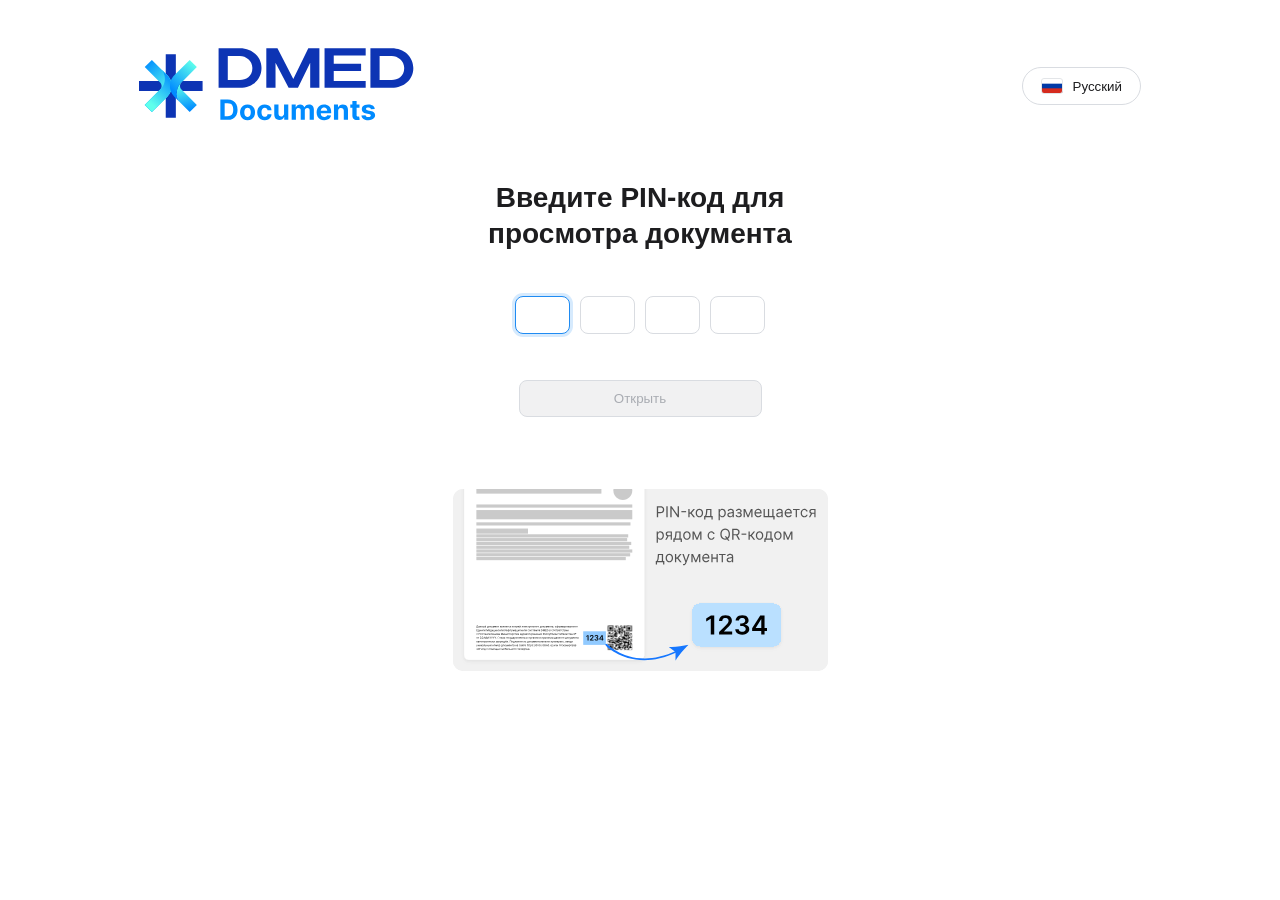
==== commit 6654c16f: "Update index.html" ====
--- a/index.html
+++ b/index.html
@@ -196,7 +196,7 @@
     $('langFlag').style.background = flag(l);
     $('title').textContent = t.title;
     $('open').textContent = t.open;
-    $('hintText').textContent = t.hint;
+    if ($('hintText')) $('hintText').textContent = t.hint;
     $('err').textContent = t.err;
     $('okTitle').textContent = t.okT;
     $('okText').textContent = t.okP;
@@ -271,7 +271,7 @@
     inputs.forEach(function(i){ i.value=''; }); refresh(); inputs[0].focus();
   });
 
-  $('y').textContent = new Date().getFullYear();
+  if ($('y')) $('y').textContent = new Date().getFullYear();
   setLang(lang);
   inputs[0].focus();
 })();
